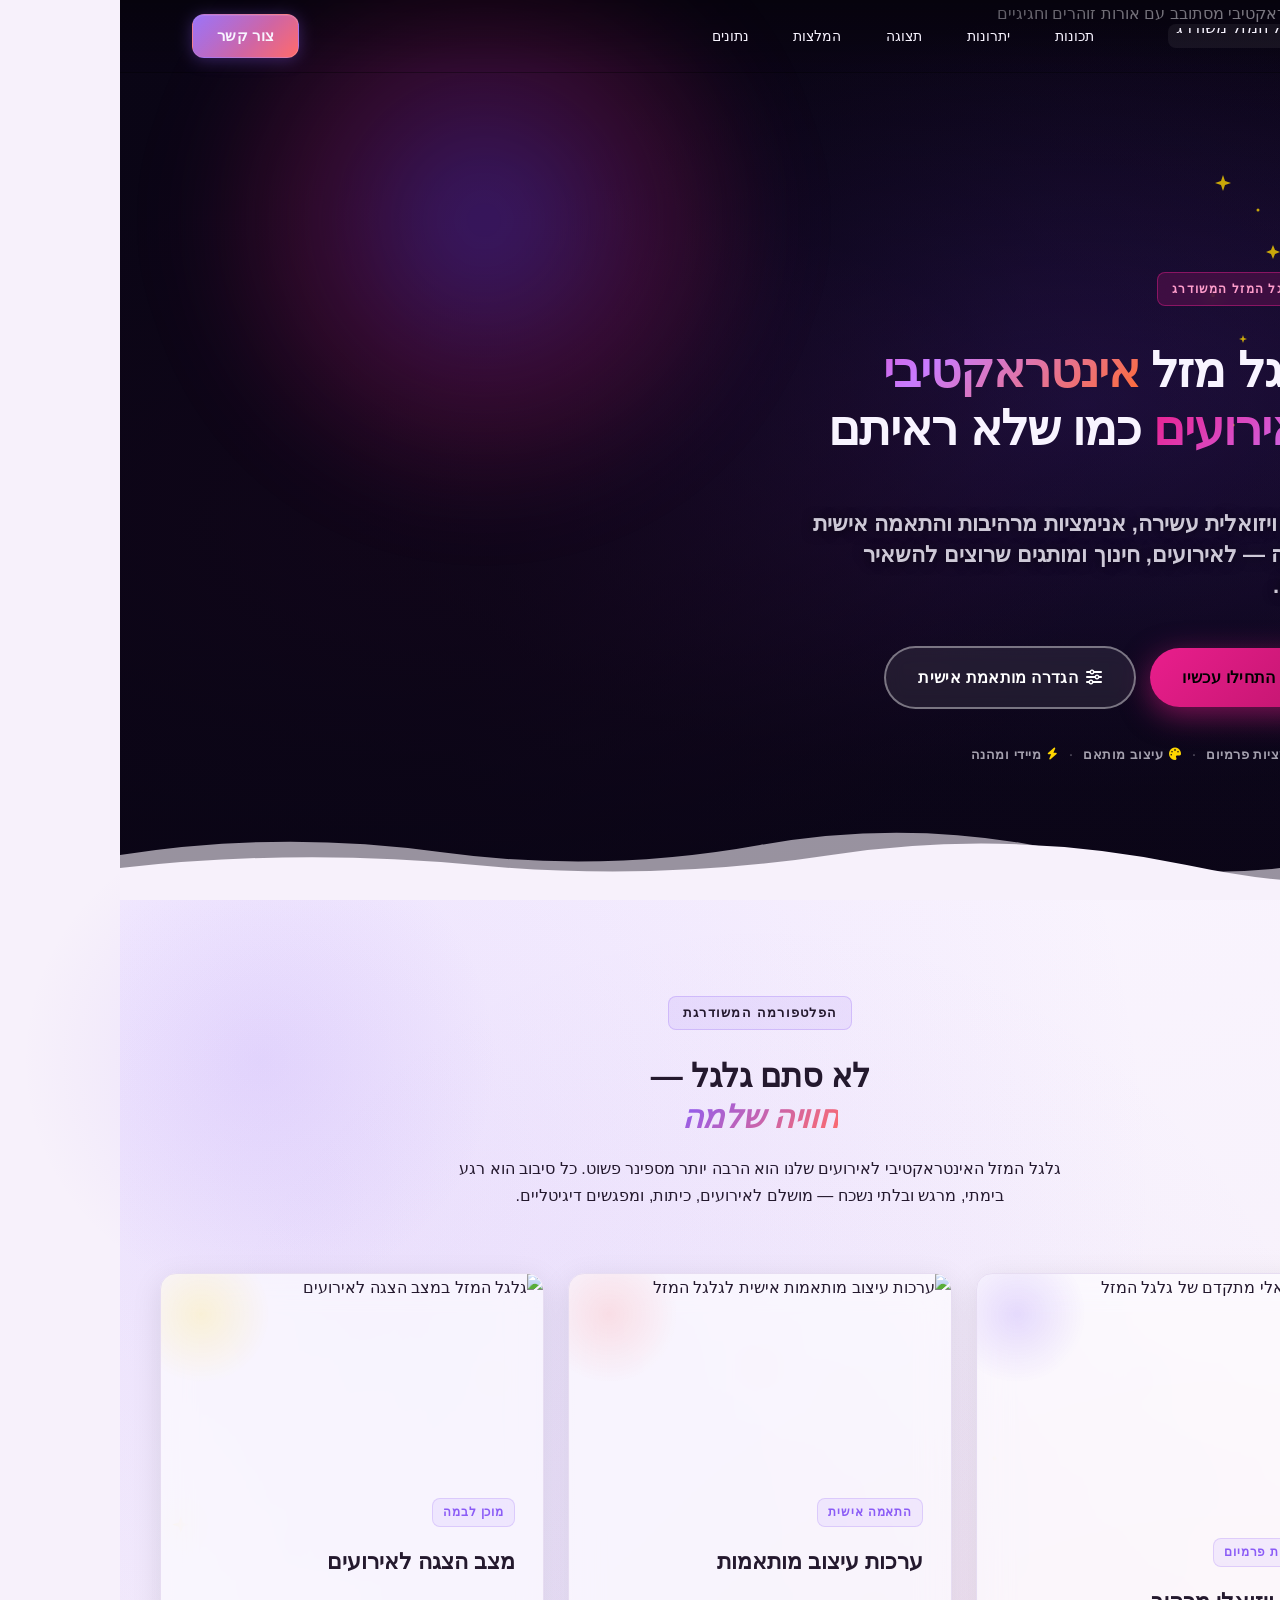
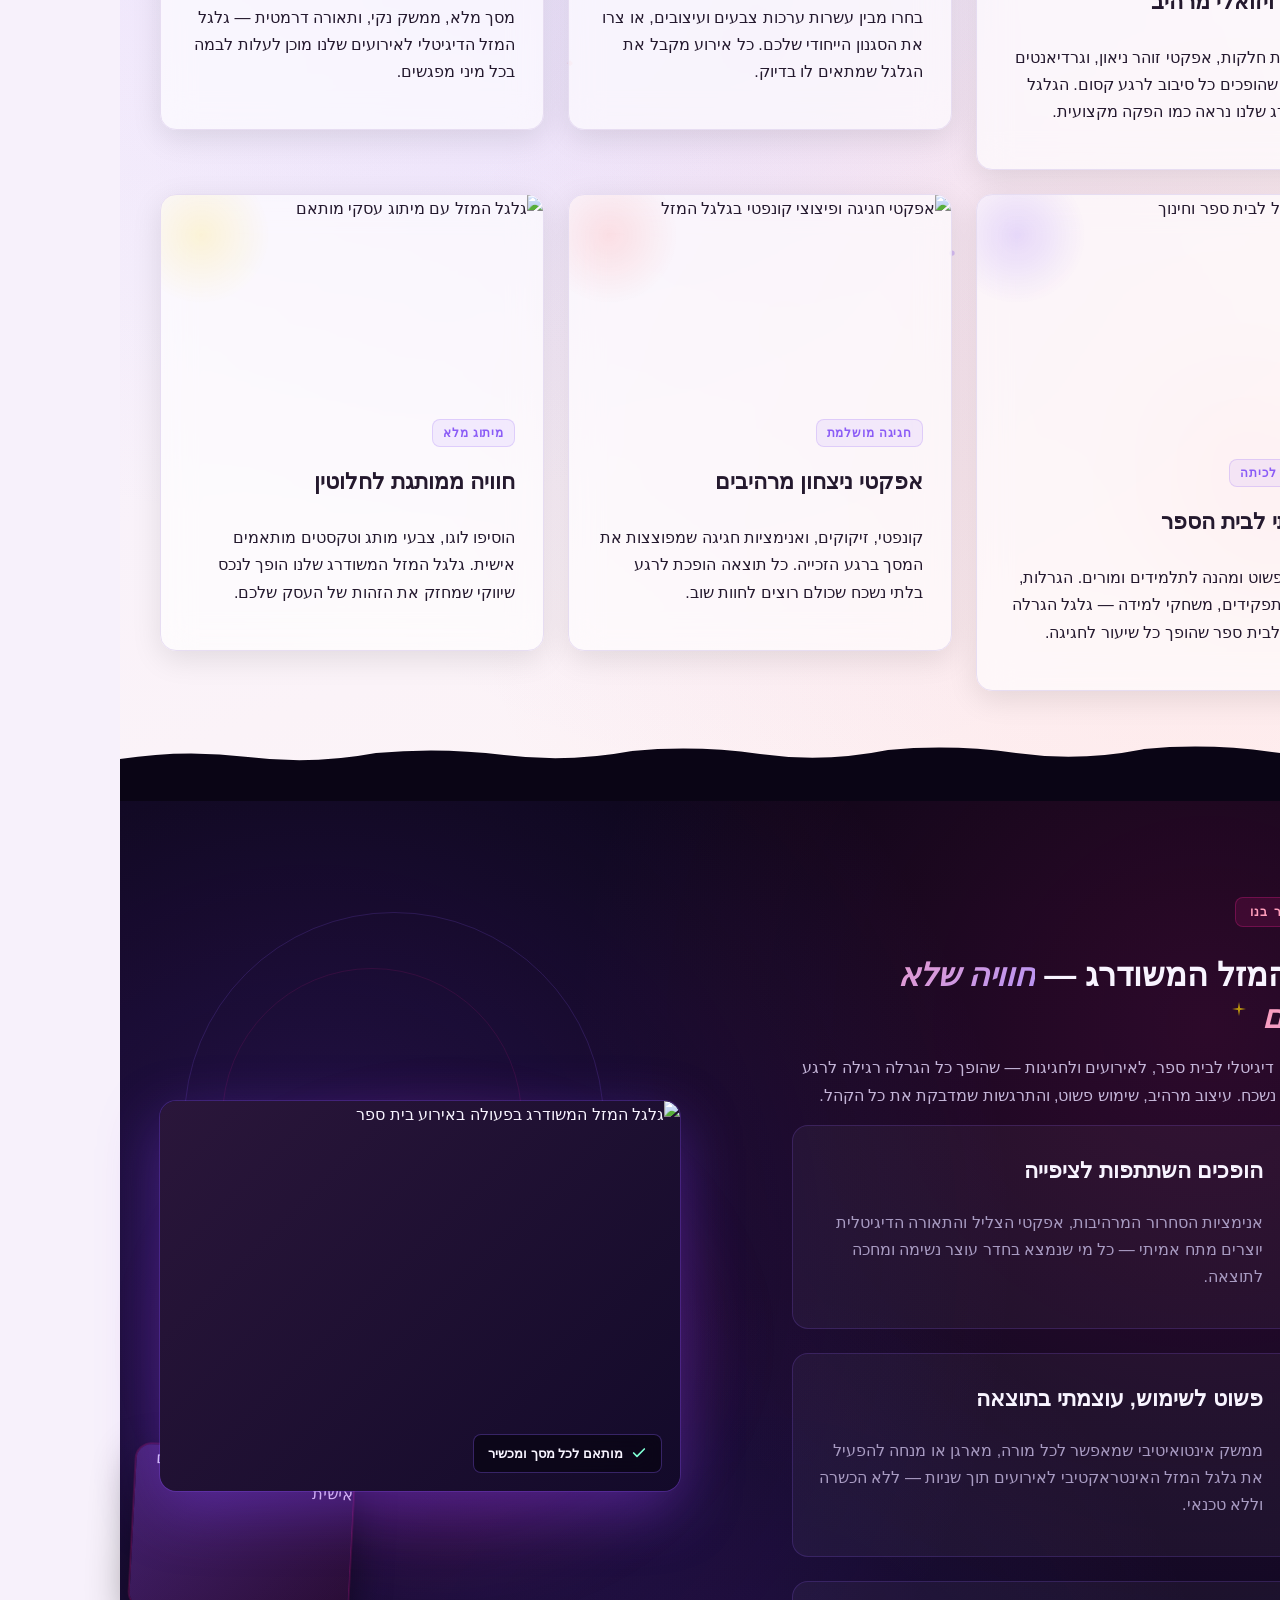
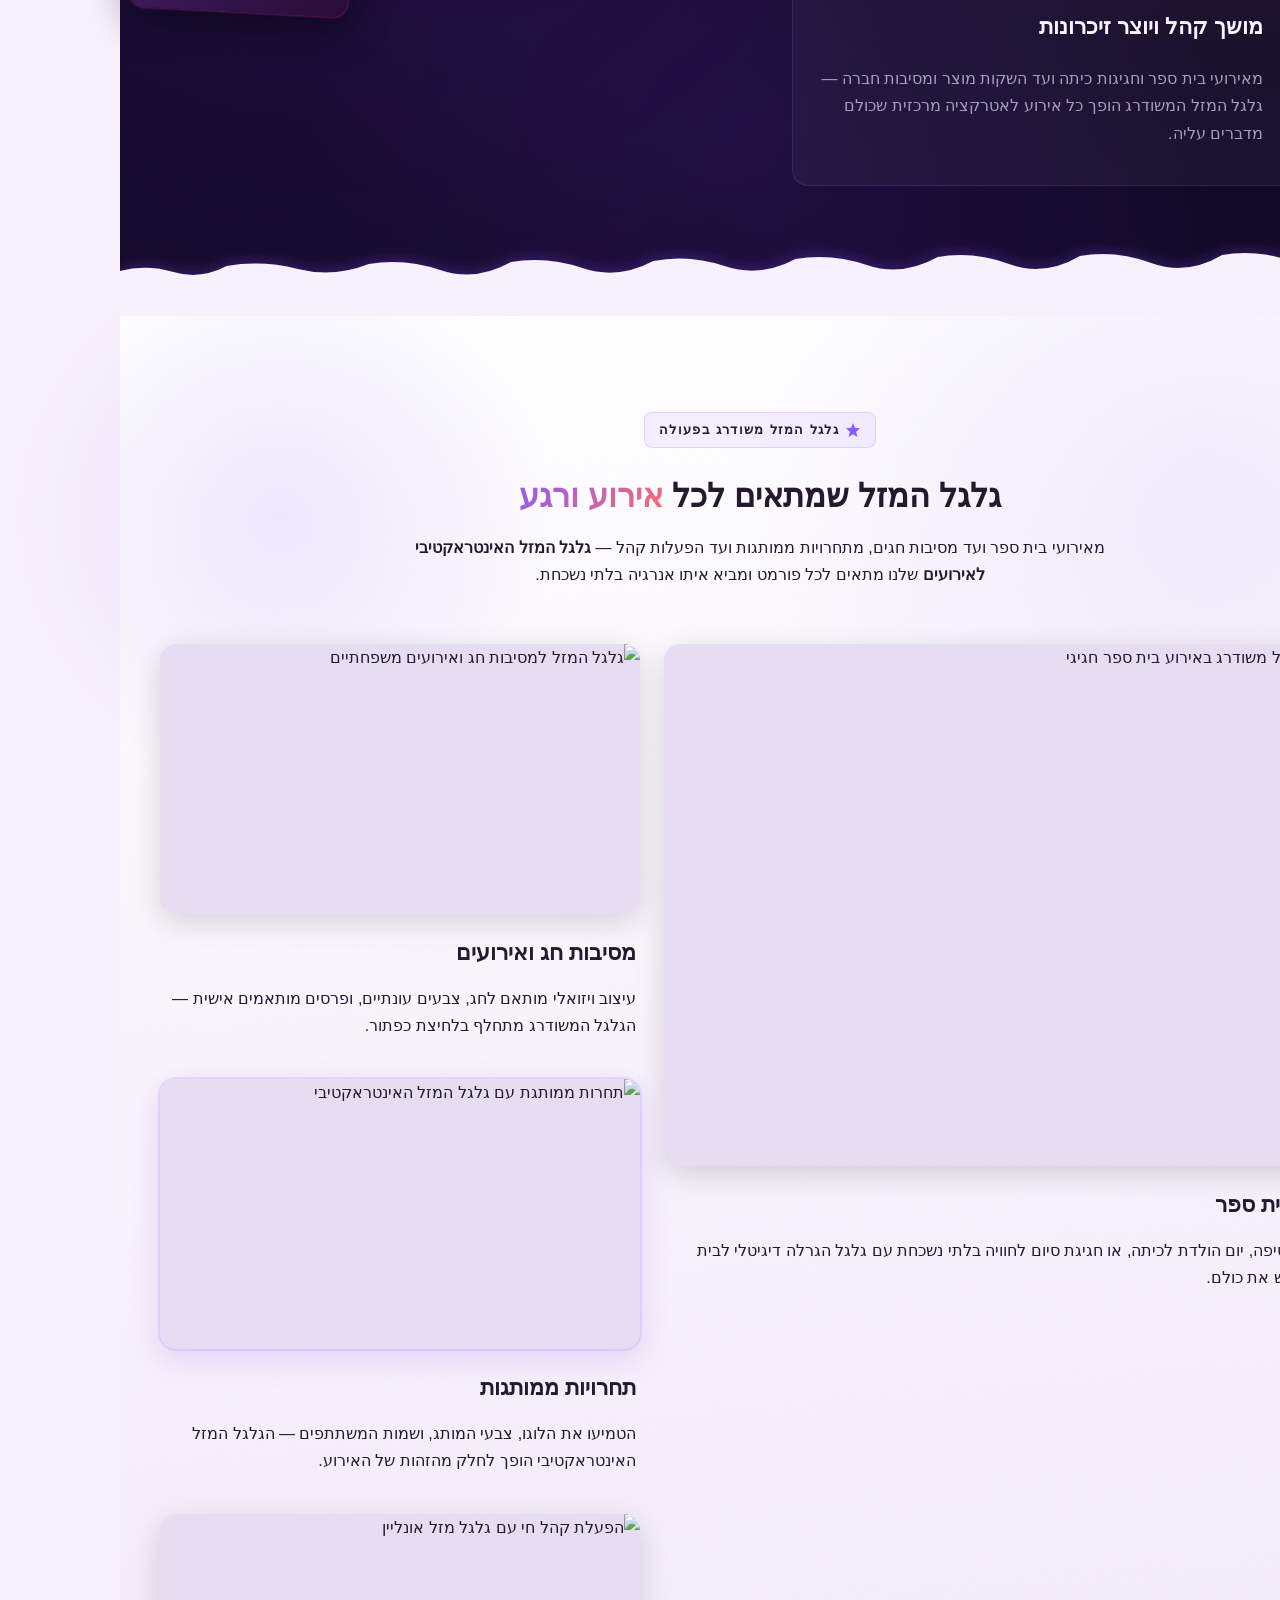
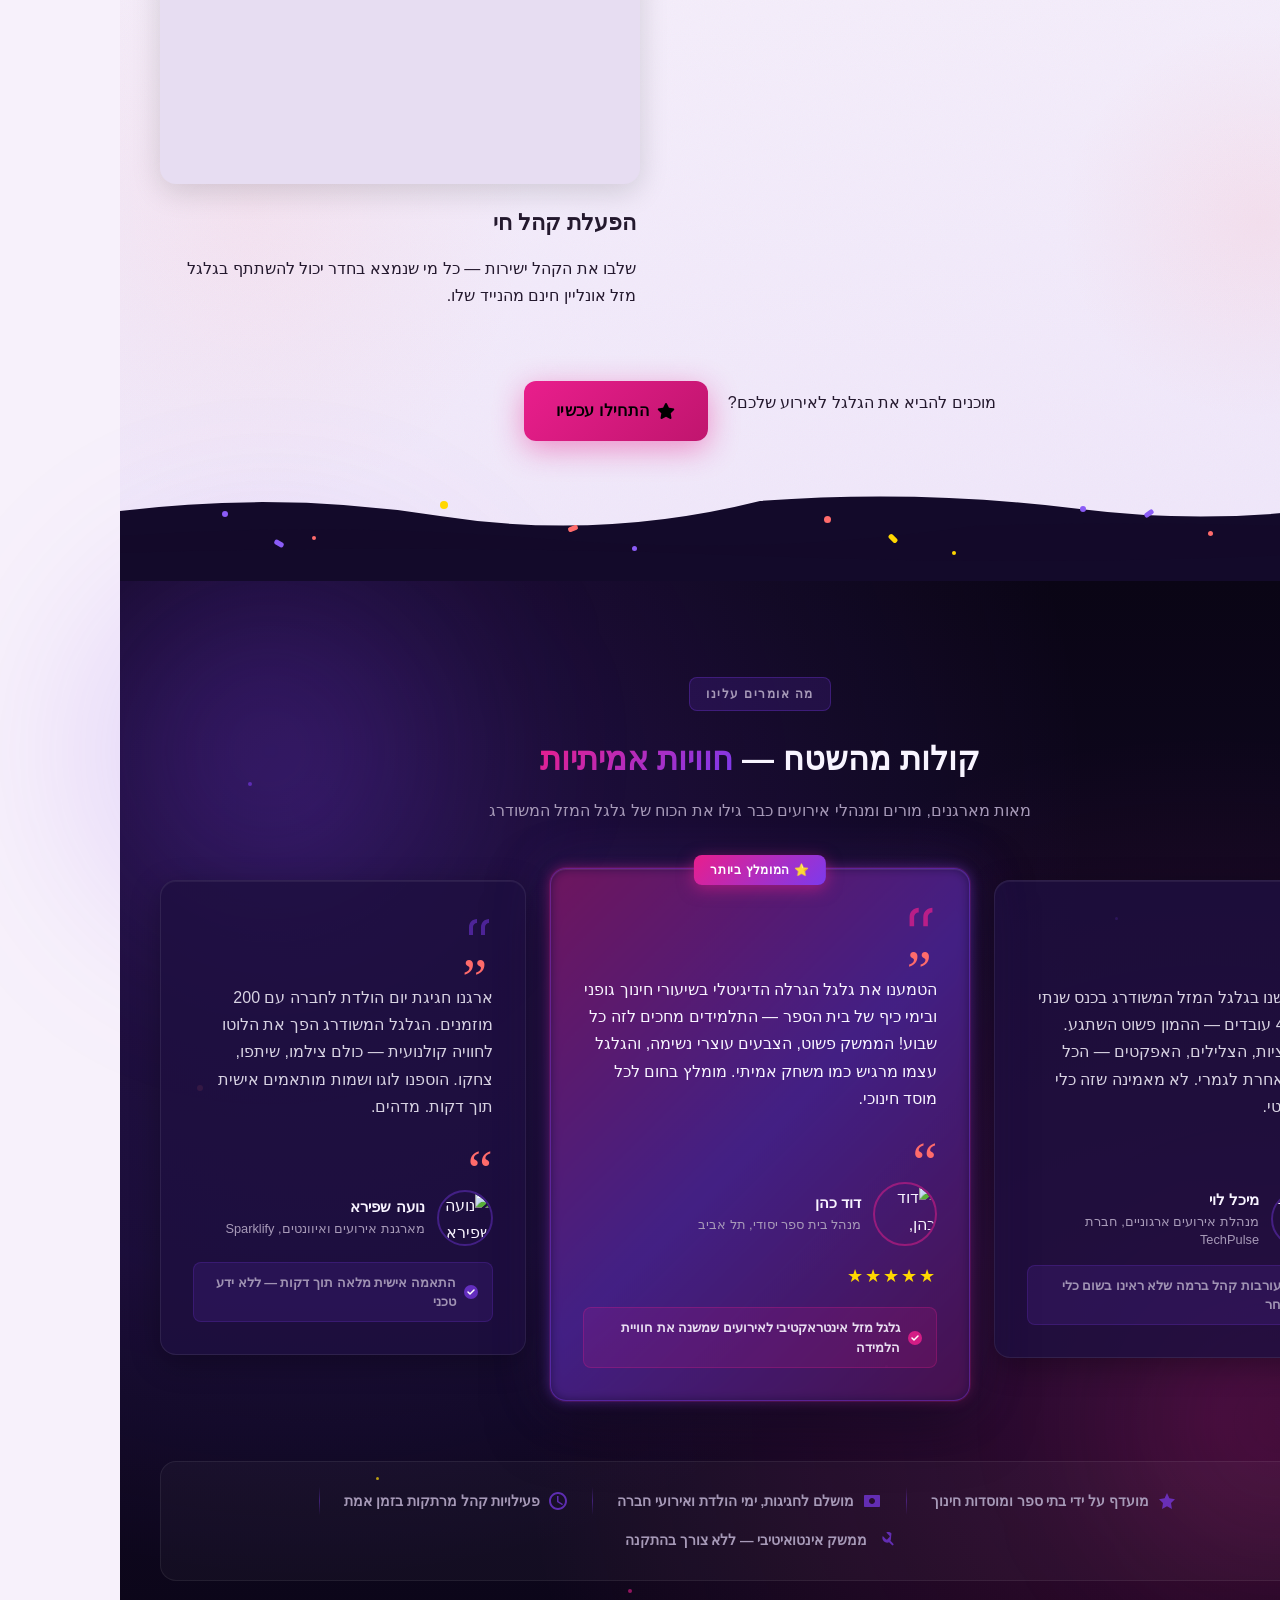
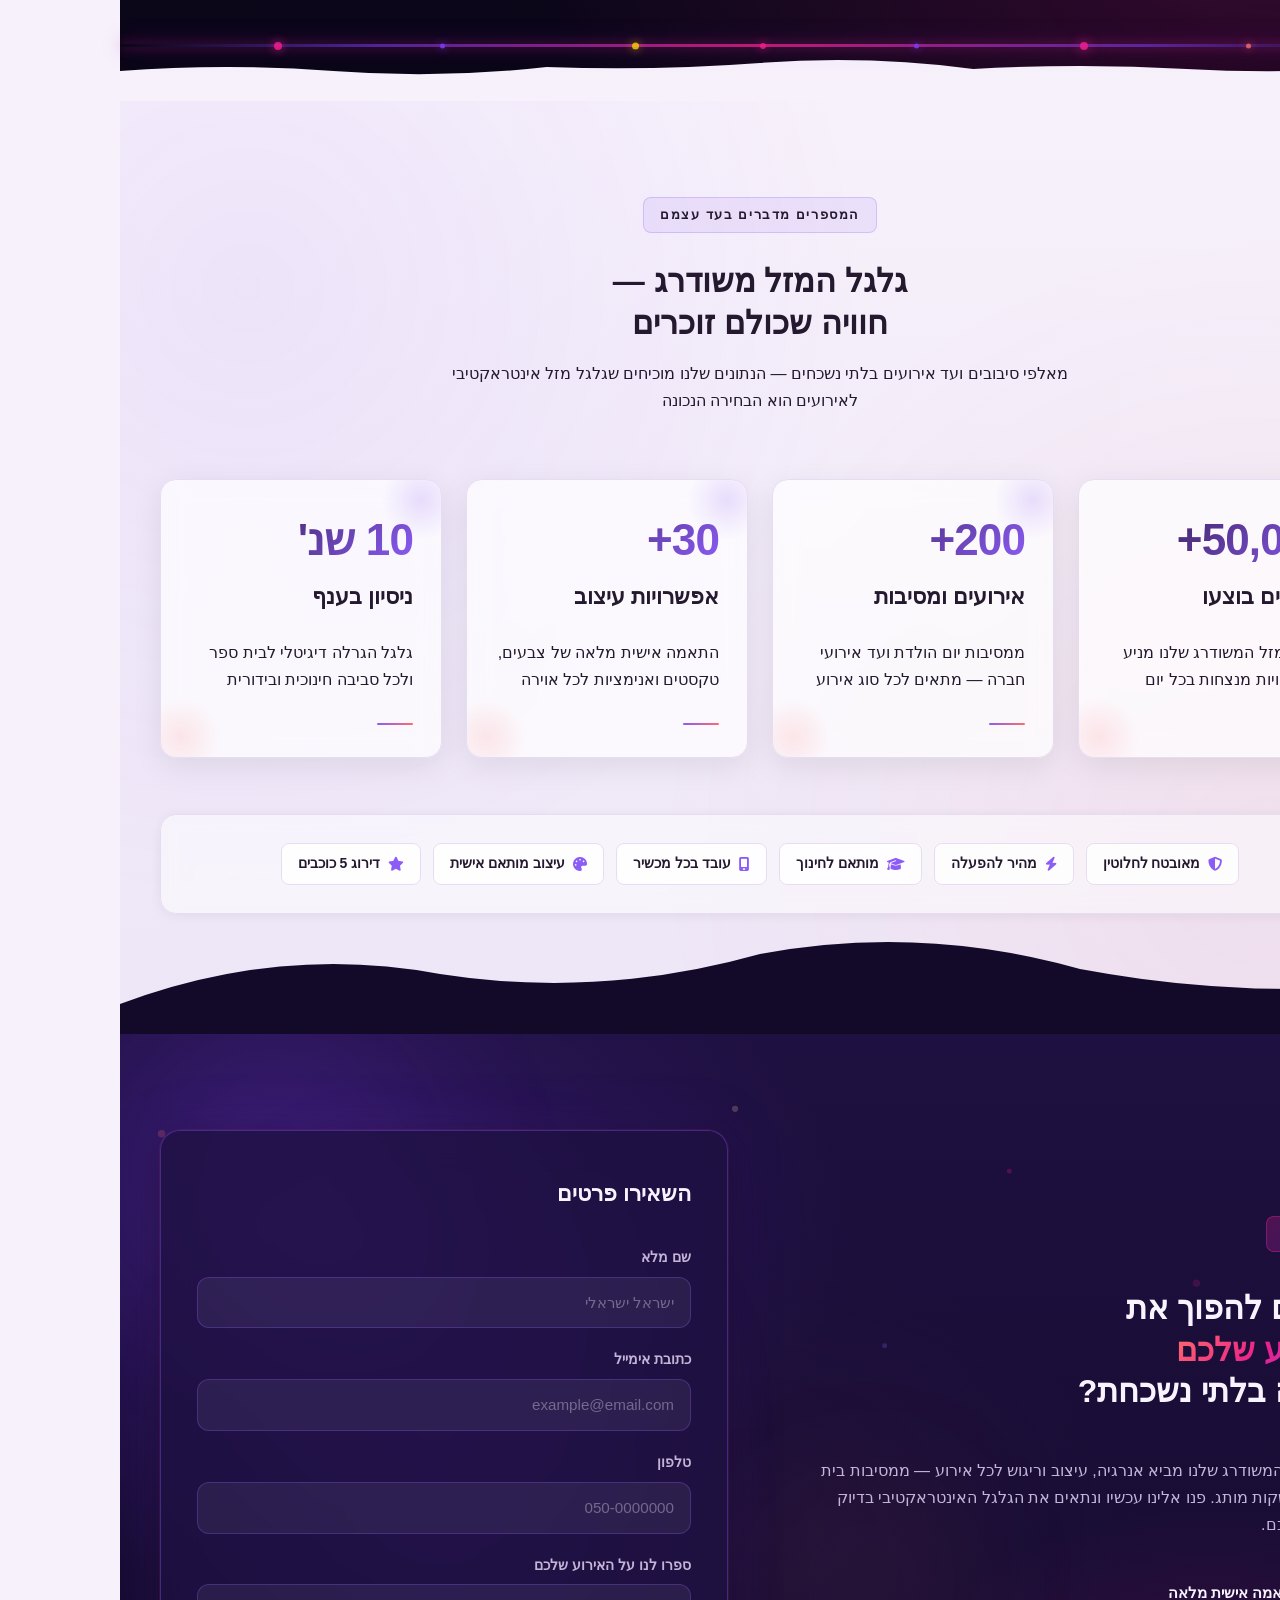
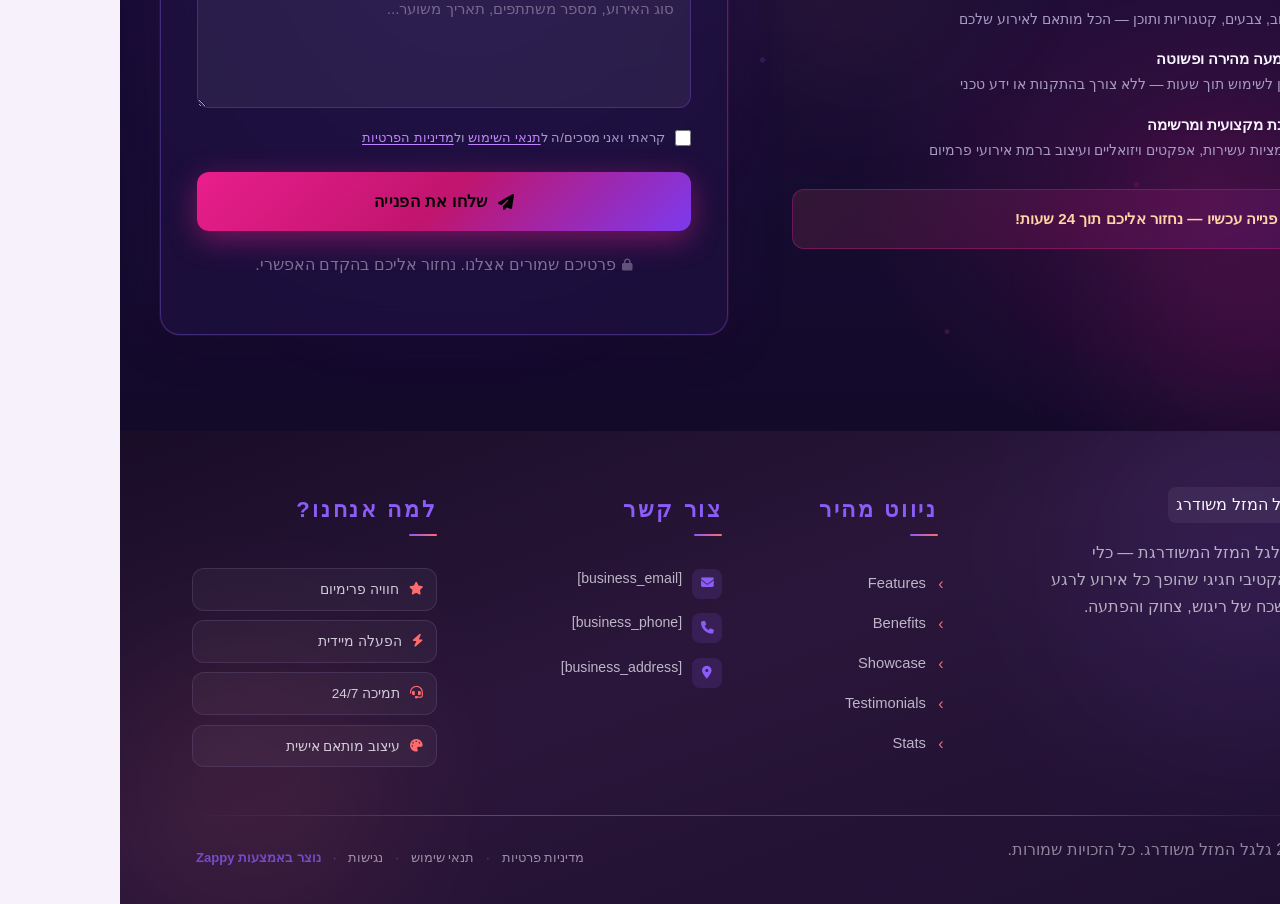
==== index.html @ c910b8a9 "Background sync: Progressive GitHub Sync" ====
<!DOCTYPE html>
<html lang="he" dir="rtl">
<head>
    <meta charset="UTF-8">
    <meta name="viewport" content="width=device-width, initial-scale=1.0">
    <meta name="robots" content="index, follow">
    <title>גלגל מזל אינטראקטיבי לאירועים — גלגל המזל משודרג</title>
    <meta name="description" content="An upgraded, feature-rich Wheel of Fortune interactive tool. The user wants a highly enhanced spinning wheel experience, likely with advanced animations, custom">
    <meta name="keywords" content="גלגל מזל אינטראקטיבי לאירועים, גלגל המזל משודרג, גלגל מזל אונליין חינם, גלגל הגרלה דיגיטלי לבית ספר">
    
    <!-- Favicons -->
    <link rel="icon" type="image/x-icon" href="/assets/favicon.ico">
    <link rel="icon" type="image/png" sizes="16x16" href="/assets/favicon-16x16.png">
    <link rel="icon" type="image/png" sizes="32x32" href="/assets/favicon-32x32.png">
    <link rel="icon" type="image/png" sizes="48x48" href="/assets/favicon-48x48.png">
    <link rel="icon" type="image/png" sizes="192x192" href="/assets/favicon-192x192.png">
    <link rel="icon" type="image/png" sizes="512x512" href="/assets/favicon-512x512.png">
    <link rel="apple-touch-icon" href="/assets/apple-touch-icon.png">
    <!-- Zappy Analytics -->
<script>
(function() {
  'use strict';
  
  // Configuration
  var config = {
    websiteId: '7a4c6f51-e208-4592-983f-71988396af88',
    apiUrl: 'https://api.zappy5.com/api/analytics/track',
    sessionDuration: 30 * 60 * 1000, // 30 minutes
    visitorDuration: 30 * 24 * 60 * 60 * 1000, // 30 days
    trackPageViews: true,
    trackClicks: true,
    trackFormSubmissions: true
  };
  
  // Generate or retrieve persistent visitor ID (30 days)
  function getVisitorId() {
    var visitorKey = 'zappy_visitor_' + config.websiteId;
    var visitor = null;
    
    try {
      visitor = localStorage.getItem(visitorKey);
      if (visitor) {
        var visitorData = JSON.parse(visitor);
        var now = Date.now();
        
        // Check if visitor ID is still valid (30 days)
        if (now - visitorData.created < config.visitorDuration) {
          // Update last seen timestamp
          visitorData.lastSeen = now;
          localStorage.setItem(visitorKey, JSON.stringify(visitorData));
          return visitorData.id;
        }
      }
    } catch (e) {
      console.warn('Zappy Analytics: LocalStorage not available');
    }
    
    // Generate new visitor ID
    var newVisitorId = 'zv_' + Date.now() + '_' + Math.random().toString(36).substr(2, 9);
    
    try {
      localStorage.setItem(visitorKey, JSON.stringify({
        id: newVisitorId,
        created: Date.now(),
        lastSeen: Date.now()
      }));
    } catch (e) {
      // Continue without local storage
    }
    
    return newVisitorId;
  }
  
  // Generate or retrieve session ID (30 minutes)
  function getSessionId() {
    var sessionKey = 'zappy_session_' + config.websiteId;
    var session = null;
    
    try {
      session = sessionStorage.getItem(sessionKey);
      if (session) {
        var sessionData = JSON.parse(session);
        var now = Date.now();
        
        // Check if session is still valid
        if (now - sessionData.timestamp < config.sessionDuration) {
          // Update timestamp
          sessionData.timestamp = now;
          sessionStorage.setItem(sessionKey, JSON.stringify(sessionData));
          return sessionData.id;
        }
      }
    } catch (e) {
      console.warn('Zappy Analytics: SessionStorage not available');
    }
    
    // Generate new session ID
    var newSessionId = 'zs_' + Date.now() + '_' + Math.random().toString(36).substr(2, 9);
    
    try {
      sessionStorage.setItem(sessionKey, JSON.stringify({
        id: newSessionId,
        timestamp: Date.now()
      }));
    } catch (e) {
      // Continue without session storage
    }
    
    return newSessionId;
  }
  
  var visitorId = getVisitorId();
  var sessionId = getSessionId();
  
  // Track an event
  function trackEvent(eventType, data) {
    data = data || {};
    
    var eventData = {
      website_id: config.websiteId,
      event_type: eventType,
      page_path: window.location.pathname,
      referrer: document.referrer || 'direct',
      visitor_id: visitorId,
      session_id: sessionId,
      metadata: data
    };
    
    // Use sendBeacon if available (better for page unload events)
    if (navigator.sendBeacon) {
      var blob = new Blob([JSON.stringify(eventData)], { type: 'application/json' });
      navigator.sendBeacon(config.apiUrl, blob);
    } else {
      // Fallback to fetch
      fetch(config.apiUrl, {
        method: 'POST',
        headers: {
          'Content-Type': 'application/json'
        },
        body: JSON.stringify(eventData),
        keepalive: true
      }).catch(function(error) {
        console.warn('Zappy Analytics: Failed to track event', error);
      });
    }
  }
  
  // Track page view
  if (config.trackPageViews) {
    trackEvent('pageview', {
      title: document.title,
      url: window.location.href
    });
  }
  
  // Track clicks on important elements
  if (config.trackClicks) {
    document.addEventListener('click', function(e) {
      var target = e.target;
      
      // Track button clicks (counted as actions)
      if (target.tagName === 'BUTTON' || target.closest('button')) {
        var button = target.tagName === 'BUTTON' ? target : target.closest('button');
        trackEvent('click', {
          element: 'button',
          text: button.textContent.trim().substring(0, 100),
          id: button.id || null,
          class: button.className || null
        });
      }
      
      // Track link clicks (navigation - not counted as actions)
      else if (target.tagName === 'A' || target.closest('a')) {
        var link = target.tagName === 'A' ? target : target.closest('a');
        trackEvent('navigation', {
          element: 'link',
          text: link.textContent.trim().substring(0, 100),
          href: link.href,
          external: link.hostname !== window.location.hostname
        });
      }
    }, true);
  }
  
  // Track form submissions
  if (config.trackFormSubmissions) {
    document.addEventListener('submit', function(e) {
      var form = e.target;
      
      trackEvent('form_submit', {
        form_id: form.id || null,
        form_name: form.name || null,
        form_action: form.action || null,
        form_method: form.method || 'GET'
      });
    }, true);
  }
  
  // Track time on page (send on page unload)
  var pageLoadTime = Date.now();
  
  window.addEventListener('beforeunload', function() {
    var timeOnPage = Math.floor((Date.now() - pageLoadTime) / 1000); // in seconds
    
    trackEvent('page_unload', {
      time_on_page: timeOnPage,
      page_path: window.location.pathname
    });
  });
  
  // Expose tracking function globally for custom events
  window.zappyAnalytics = {
    track: trackEvent,
    getVisitorId: function() { return visitorId; },
    getSessionId: function() { return sessionId; }
  };
  
})();
</script>
<!-- End Zappy Analytics -->
    <meta property="og:title" content="גלגל מזל אינטראקטיבי לאירועים — גלגל המזל משודרג">
    <meta property="og:description" content="An upgraded, feature-rich Wheel of Fortune interactive tool. The user wants a highly enhanced spinning wheel experience, likely with advanced animations, custom">
    <meta name="twitter:card" content="summary_large_image">
    <meta name="twitter:title" content="גלגל מזל אינטראקטיבי לאירועים — גלגל המזל משודרג">
    <meta name="twitter:description" content="An upgraded, feature-rich Wheel of Fortune interactive tool. The user wants a highly enhanced spinning wheel experience, likely with advanced animations, custom">
    <meta property="og:type" content="website">
  <meta property="og:locale" content="he_IL">
  
  
  
  
  
  <link rel="stylesheet" href="https://cdnjs.cloudflare.com/ajax/libs/font-awesome/6.4.0/css/all.min.css">
  <style>
    .skip-link { position: absolute; top: 0; left: 0; transform: translateY(-200%); padding: 12px 18px; background: var(--bg-dark, #1a1a1a); color: var(--text-light, #fff); font-weight: 600; border-radius: 0 0 8px 0; z-index: 10000; }
    .skip-link:focus { transform: none; outline: 2px solid var(--ring, #fff); outline-offset: 2px; }
    :focus-visible { outline: 2px solid var(--ring, currentColor); outline-offset: 3px; }
  </style>


  
    <!-- Favicons -->
    <link rel="icon" type="image/x-icon" href="/assets/favicon.ico">
    <link rel="icon" type="image/png" sizes="16x16" href="/assets/favicon-16x16.png">
    <link rel="icon" type="image/png" sizes="32x32" href="/assets/favicon-32x32.png">
    <link rel="icon" type="image/png" sizes="48x48" href="/assets/favicon-48x48.png">
    <link rel="icon" type="image/png" sizes="192x192" href="/assets/favicon-192x192.png">
    <link rel="icon" type="image/png" sizes="512x512" href="/assets/favicon-512x512.png">
    <link rel="apple-touch-icon" href="/assets/apple-touch-icon.png">
    <!-- Cookie Consent -->
    <link rel="stylesheet" href="https://cdn.jsdelivr.net/npm/vanilla-cookieconsent@3/dist/cookieconsent.css">
    <script src="https://cdn.jsdelivr.net/npm/vanilla-cookieconsent@3/dist/cookieconsent.umd.js"></script>
    <!-- Mickidum Accessibility Toolbar -->
    <script src="https://cdn.jsdelivr.net/gh/mickidum/acc_toolbar/acctoolbar/acctoolbar.min.js"></script>
    <link rel="stylesheet" href="/styles.css">

    <style id="zappy-dropdown-submenu-styles">
      /* ========== DESKTOP DROPDOWN SUBMENU STYLES ========== */
      /* Base styles for dropdown submenus - parent must be positioned */
      .nav-menu li:has(.sub-menu), nav li:has(.sub-menu), .navbar li:has(.sub-menu), #navMenu li:has(.sub-menu) { position: relative; }
      /* Submenu base - hidden by default */
      .nav-menu .sub-menu, nav .sub-menu, .navbar .sub-menu, #navMenu .sub-menu { display: block !important; position: absolute !important; top: 100%; left: 0; min-width: 220px; background: white; border-radius: 8px; box-shadow: 0 8px 25px rgba(0,0,0,0.15); padding: 8px 0; opacity: 0; visibility: hidden; transform: translateY(10px); transition: all 0.3s ease; z-index: 1000; list-style: none; pointer-events: none; }
      /* CRITICAL: Desktop hover styles to show dropdown */
      .nav-menu li:hover > .sub-menu, nav li:hover > .sub-menu, .navbar li:hover > .sub-menu, #navMenu li:hover > .sub-menu { opacity: 1 !important; visibility: visible !important; transform: translateY(0) !important; pointer-events: auto !important; }
      /* Submenu item styling */
      .sub-menu li { list-style: none; margin: 0; padding: 0; }
      .sub-menu a { display: block !important; padding: 10px 16px !important; color: var(--text-dark, #333) !important; font-weight: 500; text-decoration: none; white-space: nowrap; transition: background-color 0.2s; }
      .sub-menu .zappy-nav-child > a { padding-left: 28px !important; font-size: 0.9em !important; opacity: 0.85 !important; }
      [dir="rtl"] .sub-menu .zappy-nav-child > a, html[lang="he"] .sub-menu .zappy-nav-child > a, html[lang="ar"] .sub-menu .zappy-nav-child > a { padding-left: 10px !important; padding-right: 28px !important; }
      .sub-menu .zappy-nav-parent > a { font-weight: 600 !important; }
      .sub-menu a:hover { background-color: #f5f5f5; }
      /* RTL (Hebrew/Arabic) dropdown positioning */
      [dir="rtl"] .nav-menu .sub-menu, [dir="rtl"] nav .sub-menu, [dir="rtl"] .navbar .sub-menu, html[lang="he"] .nav-menu .sub-menu, html[lang="he"] nav .sub-menu, html[lang="he"] .navbar .sub-menu, html[lang="ar"] .nav-menu .sub-menu, html[lang="ar"] nav .sub-menu, html[lang="ar"] .navbar .sub-menu { left: auto !important; right: 0 !important; }
      /* Hide empty dropdown menus (exclude catalog sub-menus that use <a> children instead of <li>) */
      .sub-menu:empty, .sub-menu:not(:has(li:not(.zappy-hidden-menu-item))):not(:has(> a)), .sub-menu:not(:has(li)):not(:has(> a)) { display: none !important; opacity: 0 !important; visibility: hidden !important; pointer-events: none !important; }
      /* Desktop: show submenu on Menu Group hover */
      li:has(.menu-group-title):hover > .sub-menu { opacity: 1 !important; visibility: visible !important; transform: translateY(0) !important; pointer-events: auto !important; }
      /* Menu Group title styling */
      .nav-menu > li > .menu-group-title, #navMenu > li > .menu-group-title { display: inline-block; padding: 0.5rem 1rem; cursor: default; user-select: none; }
      
      /* ========== MOBILE SUBMENU STYLES ========== */
      @media (max-width: 768px) {
        .nav-menu .sub-menu, nav .sub-menu, .navbar .sub-menu, #navMenu .sub-menu { position: static !important; transform: none !important; box-shadow: none !important; background: transparent !important; max-height: 0; overflow: hidden; opacity: 0; visibility: hidden; transition: max-height 0.3s ease, opacity 0.3s ease; padding: 0 !important; border-radius: 0 !important; }
        .navbar .sub-menu.mobile-expanded, .nav-menu .sub-menu.mobile-expanded, #navMenu .sub-menu.mobile-expanded { max-height: none !important; overflow-y: visible !important; opacity: 1 !important; visibility: visible !important; padding: 8px 0 8px 16px !important; }
        [dir="rtl"] .sub-menu.mobile-expanded, html[lang="he"] .sub-menu.mobile-expanded { padding: 8px 16px 8px 0 !important; }
        /* Disable hover behavior on mobile */
        .nav-menu li:hover > .sub-menu, nav li:hover > .sub-menu, .navbar li:hover > .sub-menu, #navMenu li:hover > .sub-menu { opacity: 0; visibility: hidden; pointer-events: none; }
        .nav-menu li > .sub-menu.mobile-expanded, nav li > .sub-menu.mobile-expanded, .navbar li > .sub-menu.mobile-expanded, #navMenu li > .sub-menu.mobile-expanded { opacity: 1 !important; visibility: visible !important; pointer-events: auto !important; }
        .nav-menu li:has(.sub-menu), nav li:has(.sub-menu), .navbar li:has(.sub-menu), #navMenu li:has(.sub-menu) { display: flex !important; flex-wrap: wrap !important; align-items: center !important; position: relative !important; min-height: 44px !important; }
        .nav-menu li:has(.sub-menu) > a, nav li:has(.sub-menu) > a, .navbar li:has(.sub-menu) > a, #navMenu li:has(.sub-menu) > a { flex: 1 !important; min-width: 0 !important; }
        .nav-menu li:has(.sub-menu) > .menu-group-title, nav li:has(.sub-menu) > .menu-group-title, .navbar li:has(.sub-menu) > .menu-group-title, #navMenu li:has(.sub-menu) > .menu-group-title { flex: 1 !important; min-width: 0 !important; padding: 0 !important; line-height: inherit !important; }
        .nav-menu li:has(.sub-menu) > .sub-menu, nav li:has(.sub-menu) > .sub-menu, .navbar li:has(.sub-menu) > .sub-menu, #navMenu li:has(.sub-menu) > .sub-menu { flex-basis: 100% !important; width: 100% !important; }
        .nav-menu li:has(.sub-menu) > a [class*="chevron"], .nav-menu li:has(.sub-menu) > a [class*="arrow"], .nav-menu li:has(.sub-menu) > a .fa-chevron-down, .nav-menu li:has(.sub-menu) > a .fa-angle-down, nav li:has(.sub-menu) > a [class*="chevron"], nav li:has(.sub-menu) > a [class*="arrow"], #navMenu li:has(.sub-menu) > a [class*="chevron"], #navMenu li:has(.sub-menu) > a [class*="arrow"] { display: none !important; visibility: hidden !important; }
        .mobile-submenu-toggle { display: flex !important; align-items: center !important; justify-content: center !important; width: 44px !important; height: auto !important; background: transparent !important; border: none !important; cursor: pointer !important; color: var(--text-light) !important; position: static !important; flex-shrink: 0 !important; align-self: stretch !important; z-index: 2 !important; padding: 0 !important; margin: 0 !important; }
        .mobile-submenu-toggle::after { content: '' !important; width: 0 !important; height: 0 !important; border-left: 6px solid transparent !important; border-right: 6px solid transparent !important; border-top: 7px solid currentColor !important; transition: transform 0.3s ease !important; }
        .mobile-submenu-toggle.expanded::after { transform: rotate(180deg) !important; }
        .sub-menu a { padding: 10px 0 !important; display: block !important; color: var(--text-light) !important; white-space: normal !important; }
        .sub-menu .zappy-nav-child > a { padding-left: 28px !important; font-size: 0.9em !important; opacity: 0.85 !important; }
        [dir="rtl"] .sub-menu .zappy-nav-child > a, html[lang="he"] .sub-menu .zappy-nav-child > a, html[lang="ar"] .sub-menu .zappy-nav-child > a { padding-left: 0 !important; padding-right: 28px !important; }
        .sub-menu .zappy-nav-parent > a { font-weight: 600 !important; }
        .nav-menu.active, #navMenu.active { max-width: 100vw !important; overflow-x: hidden !important; box-sizing: border-box !important; }
        .navbar .sub-menu li a, nav.navbar .sub-menu li a, .zappy-products-dropdown .sub-menu a { color: var(--text-light) !important; }
      }
      @media (min-width: 769px) { .mobile-submenu-toggle { display: none !important; } }
    </style>

    <style id="zappy-widget-visibility">
      html[dir="rtl"] .whatsapp-float { right: 20px !important; left: auto !important; }
      html[dir="ltr"] .whatsapp-float, html:not([dir]) .whatsapp-float { left: 20px !important; right: auto !important; }
      html[dir="rtl"] #mic-access-tool-general-button, html[dir="rtl"] .mic-access-tool-general-button,
      html[dir="rtl"] #mic-init-access-tool .mic-access-tool-general-button,
      html[dir="rtl"] #mic-init-access-tool #mic-access-tool-general-button,
      html[dir="rtl"] ._access-icon { left: 20px !important; right: auto !important; }
      html[dir="ltr"] #mic-access-tool-general-button, html[dir="ltr"] .mic-access-tool-general-button,
      html[dir="ltr"] #mic-init-access-tool .mic-access-tool-general-button,
      html[dir="ltr"] #mic-init-access-tool #mic-access-tool-general-button,
      html[dir="ltr"] ._access-icon,
      html:not([dir]) #mic-access-tool-general-button, html:not([dir]) .mic-access-tool-general-button,
      html:not([dir]) #mic-init-access-tool .mic-access-tool-general-button,
      html:not([dir]) #mic-init-access-tool #mic-access-tool-general-button,
      html:not([dir]) ._access-icon { right: 20px !important; left: auto !important; }
      @media (max-width: 768px) { .whatsapp-float { display: flex !important; } }
      @media (min-width: 769px) { .whatsapp-float { display: flex !important; } }
      @media (max-width: 768px) {
        #mic-access-tool-general-button, .mic-access-tool-general-button,
        #mic-init-access-tool .mic-access-tool-general-button, #mic-init-access-tool #mic-access-tool-general-button,
        ._access-icon { display: flex !important; visibility: visible !important; opacity: 1 !important; pointer-events: auto !important; }
        #mic-access-tool-box.opened-mic-access-tool, .mic-access-tool-box.opened-mic-access-tool,
        #mic-init-access-tool #mic-access-tool-box.opened-mic-access-tool {
          visibility: visible !important; opacity: 1 !important; pointer-events: auto !important;
        }
      }
      @media (min-width: 769px) {
        #mic-access-tool-general-button, .mic-access-tool-general-button,
        #mic-init-access-tool .mic-access-tool-general-button, #mic-init-access-tool #mic-access-tool-general-button,
        ._access-icon { display: flex !important; visibility: visible !important; opacity: 1 !important; pointer-events: auto !important; }
        #mic-access-tool-box.opened-mic-access-tool, .mic-access-tool-box.opened-mic-access-tool,
        #mic-init-access-tool #mic-access-tool-box.opened-mic-access-tool {
          visibility: visible !important; opacity: 1 !important; pointer-events: auto !important;
        }
      }
    </style>
</head>
<body>
<a class="skip-link" href="#main">דלג לתוכן הראשי</a>
  <nav class="navbar" dir="rtl">
  <button class="mobile-toggle" id="mobileToggle" aria-label="Menu">
    <svg class="hamburger-icon" width="24" height="24" viewBox="0 0 24 24" fill="none">
      <path d="M3 12h18M3 6h18M3 18h18" stroke="currentColor" stroke-width="2" stroke-linecap="round"></path>
    </svg>
    <svg class="close-icon" width="24" height="24" viewBox="0 0 24 24" fill="none" style="display: none;">
      <path d="M18 6L6 18M6 6l12 12" stroke="currentColor" stroke-width="2" stroke-linecap="round"></path>
    </svg>
  </button>

  <button class="phone-header-btn" data-phone="" aria-label="Call">
    <svg width="20" height="20" viewBox="0 0 24 24" fill="currentColor">
      <path d="M22 16.92v3a2 2 0 0 1-2.18 2 19.79 19.79 0 0 1-8.63-3.07 19.5 19.5 0 0 1-6-6 19.79 19.79 0 0 1-3.07-8.67A2 2 0 0 1 4.11 2h3a2 2 0 0 1 2 1.72 12.84 12.84 0 0 0 .7 2.81 2 2 0 0 1-.45 2.11L8.09 9.91a16 16 0 0 0 6 6l1.27-1.27a2 2 0 0 1 2.11-.45 12.84 12.84 0 0 0 2.81.7A2 2 0 0 1 22 16.92z"></path>
    </svg>
  </button>

  <div class="nav-container">
    <div class="nav-right-group"><div class="nav-brand">
      <a href="/" class="logo-link"><img class="logo" src="/assets/site-----image-1.webp" alt="גלגל המזל משודרג"></a>
    </div><ul class="nav-menu" id="navMenu"><li><a href="#features">תכונות</a></li><li><a href="#benefits">יתרונות</a></li><li><a href="#showcase">תצוגה</a></li><li><a href="#testimonials">המלצות</a></li><li><a href="#stats">נתונים</a></li></ul></div>

    

    <div class="nav-cta-container">
      <a href="#contact" class="nav-cta-btn">צור קשר</a>
    </div>
  </div>
</nav>
<script>

// Navbar Mobile Menu Toggle and Contrast Fix
(function() {
  // Use 'load' event instead of 'DOMContentLoaded' to ensure we run AFTER all other scripts
  window.addEventListener('load', function() {
    
    // FIX MOBILE BUTTON CONTRAST
    // Detect navbar background color and apply contrasting color to mobile buttons
    const navbar = document.querySelector('.navbar, nav, header');
    if (!navbar) {
      console.log('[Navbar] Navbar element not found');
      return;
    }
    
    // DECLARE VARIABLES EARLY to avoid Temporal Dead Zone errors
    // These are used in multiple places below
    let mobileToggle = document.getElementById('mobileToggle') ||
                       document.querySelector('.mobile-toggle') ||
                       document.querySelector('.hamburger') ||
                       document.querySelector('.hamburger-menu') ||
                       document.querySelector('.menu-toggle') ||
                       document.querySelector('.burger-menu') ||
                       document.querySelector('[aria-label="Menu"]') ||
                       document.querySelector('[aria-label="תפריט"]');
    
    const phoneBtn = document.querySelector('.phone-header-btn');
    
    const computedStyle = window.getComputedStyle(navbar);
    let bgColor = computedStyle.backgroundColor;
    
    console.log('[Navbar] Initial navbar background:', bgColor);
    
    // Check if background is transparent or rgba with 0 alpha
    const isTransparent = bgColor === 'transparent' || 
                         bgColor === 'rgba(0, 0, 0, 0)' ||
                         (bgColor.startsWith('rgba') && bgColor.includes(', 0)'));
    
    if (isTransparent) {
      // Check for background-image or gradient
      const bgImage = computedStyle.backgroundImage;
      if (bgImage && bgImage !== 'none') {
        console.log('[Navbar] Navbar has background image/gradient, using dark text');
        bgColor = 'rgb(240, 240, 240)'; // Assume light background
      } else {
        // Transparent navbar - check body background
        const bodyBg = window.getComputedStyle(document.body).backgroundColor;
        console.log('[Navbar] Navbar transparent, using body background:', bodyBg);
        bgColor = bodyBg;
      }
    }
    
    // Calculate luminance to determine if background is light or dark
    const rgb = bgColor.match(/\d+/g);
    if (rgb && rgb.length >= 3) {
      const r = parseInt(rgb[0]);
      const g = parseInt(rgb[1]);
      const b = parseInt(rgb[2]);
      const luminance = (0.299 * r + 0.587 * g + 0.114 * b) / 255;
      
      // Mobile button colors are set by Claude's AI-generated CSS (same as .nav-menu a)
      // No dynamic color overrides needed - colors come from the generated navbar CSS
      console.log('[Navbar] Mobile button colors preserved from Claude CSS (luminance:', luminance.toFixed(2) + ')');
      
      // FIX ICON SIZES - Ensure SVGs are properly sized and visible
      // INJECT CRITICAL CSS TO OVERRIDE ANY CONFLICTING RULES
      const criticalCSS = document.createElement('style');
      criticalCSS.id = 'zappy-mobile-nav-fix';
      const htmlLang = document.documentElement.lang || 'en';
      const htmlDir = document.documentElement.dir || 'ltr';
      // Check both dir attribute AND lang for RTL detection
      // dir="rtl" is the most reliable indicator
      const isRTL = htmlDir === 'rtl' || htmlLang === 'he' || htmlLang === 'ar';
      
      criticalCSS.textContent = `
        /* Hide mobile buttons on desktop, show only on mobile */
        @media (min-width: 769px) {
          .mobile-toggle,
          .phone-header-btn {
            display: none !important;
          }
        }
        
        /* Show and position mobile buttons correctly on mobile */
        @media (max-width: 768px) {
          .navbar,
          nav.navbar {
            min-height: 70px !important;
          }

          .mobile-toggle,
          .phone-header-btn {
            position: absolute !important;
            top: 0 !important;
            bottom: 0 !important;
            margin-top: auto !important;
            margin-bottom: auto !important;
            transform: none !important;
            z-index: 1001 !important;
            display: flex !important;
            align-items: center !important;
            justify-content: center !important;
            width: 36px !important;
            height: 36px !important;
            border-radius: 50% !important;
            border: none !important;
            cursor: pointer !important;
            padding: 6px !important;
            background: none !important;
            color: var(--nav-text, var(--text-light)) !important;
            touch-action: manipulation !important;
            -webkit-tap-highlight-color: transparent !important;
          }

          html[data-zappy-site-type="ecommerce"] .phone-header-btn,
          body[data-zappy-site-type="ecommerce"] .phone-header-btn,
          html[data-zappy-site-type="ecommerce"] header .phone-header-btn,
          html[data-zappy-site-type="ecommerce"] nav .phone-header-btn {
            display: none !important;
            visibility: hidden !important;
            width: 0 !important;
            height: 0 !important;
            min-width: 0 !important;
            overflow: hidden !important;
          }
          
          /* LTR positioning (default): hamburger LEFT, phone RIGHT */
          html:not([dir="rtl"]):not([lang="he"]):not([lang="ar"]) .mobile-toggle,
          html[dir="ltr"] .mobile-toggle {
            left: 12px !important;
            right: auto !important;
          }
          html:not([dir="rtl"]):not([lang="he"]):not([lang="ar"]) .phone-header-btn,
          html[dir="ltr"] .phone-header-btn {
            right: 12px !important;
            left: auto !important;
          }
          
          /* RTL positioning: hamburger RIGHT, phone LEFT */
          html[dir="rtl"] .mobile-toggle,
          html[lang="he"] .mobile-toggle,
          html[lang="ar"] .mobile-toggle {
            right: 12px !important;
            left: auto !important;
          }
          html[dir="rtl"] .phone-header-btn,
          html[lang="he"] .phone-header-btn,
          html[lang="ar"] .phone-header-btn {
            left: 12px !important;
            right: auto !important;
          }
          
          /* CRITICAL: Ensure nav-container has min-height on mobile */
          /* All children are positioned absolutely/fixed on mobile, so height:auto collapses to 0 */
          .nav-container {
            min-height: 70px !important;
            position: relative !important;
          }
          
          /* Ensure SVG icons are properly sized and inherit color */
          .mobile-toggle svg,
          .phone-header-btn svg {
            width: 24px !important;
            height: 24px !important;
            /* Don't force display - let JavaScript control hamburger/close toggle */
          }
          
          /* Reset nav-cta-container on mobile - remove desktop box-shadow/padding */
          /* that creates a visible ghost box when CTA button is hidden */
          .nav-cta-container {
            box-shadow: none !important;
            padding: 0 !important;
          }
          
          /* Hide nav-cta-container entirely on mobile when there's no lang-switcher */
          /* (only the CTA button is inside, and it's hidden on mobile) */
          .nav-cta-container:not(:has(.lang-switcher)) {
            display: none !important;
          }
          
          /* CRITICAL: Prevent hero image fade gradient from bleeding over headline text */
          /* The .image-fade-gradient has bottom: -30px (extends below parent) */
          /* On mobile stacked layout, this overlaps the h1 text below the image */
          .hero-image-column {
            overflow: hidden !important;
          }
          .image-fade-gradient {
            bottom: 0 !important;
          }
          
          /* Hide desktop language switcher on mobile - hamburger menu handles it */
          /* High specificity to override stored CSS */
          .lang-switcher,
          .nav-cta-container .lang-switcher,
          .nav-container .lang-switcher,
          .navbar .lang-switcher,
          .navbar .nav-cta-container .lang-switcher {
            display: none !important;
          }
        }
      `;
      
      // Remove existing fix if present and inject new one
      const existing = document.getElementById('zappy-mobile-nav-fix');
      if (existing) existing.remove();
      document.head.appendChild(criticalCSS);
      
      console.log('[Navbar] Critical CSS injected for mobile nav positioning');
      
      // ONLY apply inline positioning styles on mobile viewport
      // On desktop, the CSS handles hiding these buttons with display: none
      // Inline styles were breaking desktop layout by overriding CSS
      const isMobileViewport = window.innerWidth <= 768;
      
      if (mobileToggle) {
        // Icon sizing applies to all viewports for consistency
        const hamburgerIcon = mobileToggle.querySelector('.hamburger-icon');
        const closeIcon = mobileToggle.querySelector('.close-icon');
        
        if (hamburgerIcon) {
          hamburgerIcon.style.setProperty('width', '24px', 'important');
          hamburgerIcon.style.setProperty('height', '24px', 'important');
          hamburgerIcon.style.setProperty('display', 'block', 'important'); // Show hamburger by default
        }
        if (closeIcon) {
          closeIcon.style.setProperty('width', '24px', 'important');
          closeIcon.style.setProperty('height', '24px', 'important');
          closeIcon.style.setProperty('display', 'none', 'important'); // Hide close icon by default
        }
        
        // ONLY set positioning inline styles on mobile
        if (isMobileViewport) {
          mobileToggle.style.setProperty('position', 'absolute', 'important');
          mobileToggle.style.setProperty('top', '0', 'important');
          mobileToggle.style.setProperty('bottom', '0', 'important');
          mobileToggle.style.setProperty('margin-top', 'auto', 'important');
          mobileToggle.style.setProperty('margin-bottom', 'auto', 'important');
          mobileToggle.style.setProperty('transform', 'none', 'important');
          mobileToggle.style.setProperty('z-index', '1001', 'important');
          
          // Clear any inline left/right so CSS can take over based on html[dir]
          mobileToggle.style.removeProperty('left');
          mobileToggle.style.removeProperty('right');
          
          console.log('[Navbar] Mobile toggle positioning applied (mobile viewport)');
        } else {
          // On desktop, clear any positioning styles to let CSS handle it
          mobileToggle.style.removeProperty('position');
          mobileToggle.style.removeProperty('top');
          mobileToggle.style.removeProperty('transform');
          mobileToggle.style.removeProperty('z-index');
          mobileToggle.style.removeProperty('left');
          mobileToggle.style.removeProperty('right');
          console.log('[Navbar] Desktop viewport - cleared mobile toggle inline positioning');
        }
      }
      
      if (phoneBtn) {
        // Icon sizing applies to all viewports
        const phoneIcon = phoneBtn.querySelector('svg');
        if (phoneIcon) {
          phoneIcon.style.width = '24px';
          phoneIcon.style.height = '24px';
          phoneIcon.setAttribute('width', '24');
          phoneIcon.setAttribute('height', '24');
        }
        
        // ONLY set positioning inline styles on mobile
        if (isMobileViewport) {
          phoneBtn.style.setProperty('position', 'absolute', 'important');
          phoneBtn.style.setProperty('top', '0', 'important');
          phoneBtn.style.setProperty('bottom', '0', 'important');
          phoneBtn.style.setProperty('margin-top', 'auto', 'important');
          phoneBtn.style.setProperty('margin-bottom', 'auto', 'important');
          phoneBtn.style.setProperty('transform', 'none', 'important');
          phoneBtn.style.setProperty('z-index', '1001', 'important');
          
          // Clear any inline left/right so CSS can take over based on html[dir]
          phoneBtn.style.removeProperty('left');
          phoneBtn.style.removeProperty('right');
          
          console.log('[Navbar] Phone button positioning applied (mobile viewport)');
        } else {
          // On desktop, clear any positioning styles to let CSS handle it
          phoneBtn.style.removeProperty('position');
          phoneBtn.style.removeProperty('top');
          phoneBtn.style.removeProperty('transform');
          phoneBtn.style.removeProperty('z-index');
          phoneBtn.style.removeProperty('left');
          phoneBtn.style.removeProperty('right');
          console.log('[Navbar] Desktop viewport - cleared phone button inline positioning');
        }
      }
    } else {
      console.log('[Navbar] Could not parse background color:', bgColor);
    }
    
    // MOBILE MENU TOGGLE
    // Re-query in case DOM changed (mobileToggle already declared at top of function)
    mobileToggle = document.getElementById('mobileToggle') ||
                   document.querySelector('.mobile-toggle') ||
                   document.querySelector('.hamburger') ||
                   document.querySelector('.hamburger-menu') ||
                   document.querySelector('.menu-toggle') ||
                   document.querySelector('.burger-menu') ||
                   document.querySelector('[aria-label="Menu"]') ||
                   document.querySelector('[aria-label="תפריט"]');
    
    // EXPANDED SEARCH: Find nav menu by ID or class
    const navMenu = document.getElementById('navMenu') ||
                  document.querySelector('.nav-menu') ||
                  document.querySelector('.nav-links') ||
                  document.querySelector('nav ul:not(.submenu)');
    
    if (!mobileToggle || !navMenu) {
      console.log('[Navbar] Mobile toggle or menu not found:', { toggle: !!mobileToggle, menu: !!navMenu });
      return;
    }
    
    // Ensure navMenu has ID for CSS targeting
    if (!navMenu.id) {
      navMenu.id = 'navMenu';
    }
    
    console.log('[Navbar] Initializing mobile menu...');
    
    // Remove any existing event listeners by cloning the button
    const newToggle = mobileToggle.cloneNode(true);
    mobileToggle.parentNode.replaceChild(newToggle, mobileToggle);
    
    // Toggle menu handler (shared by click and touchend)
    function handleToggle(e) {
      e.preventDefault();
      e.stopPropagation();
      
      const hamburgerIcon = newToggle.querySelector('.hamburger-icon');
      const closeIcon = newToggle.querySelector('.close-icon');
      const isActive = navMenu.classList.contains('active');
      
      if (isActive) {
        // Close menu
        navMenu.classList.remove('active');
        if (hamburgerIcon) hamburgerIcon.style.setProperty('display', 'block', 'important');
        if (closeIcon) closeIcon.style.setProperty('display', 'none', 'important');
        document.body.style.overflow = '';
        console.log('[Navbar] Menu closed');
      } else {
        // Open menu
        navMenu.classList.add('active');
        if (hamburgerIcon) hamburgerIcon.style.setProperty('display', 'none', 'important');
        if (closeIcon) closeIcon.style.setProperty('display', 'block', 'important');
        document.body.style.overflow = 'hidden';
        console.log('[Navbar] Menu opened');
      }
    }
    
    // Use click for desktop/emulation and touchend as iOS Safari fallback.
    // Prevent double-fire with a timestamp guard.
    var lastToggleTime = 0;
    function guardedToggle(e) {
      var now = Date.now();
      if (now - lastToggleTime < 300) return;
      lastToggleTime = now;
      handleToggle(e);
    }
    
    newToggle.addEventListener('click', guardedToggle);
    newToggle.addEventListener('touchend', guardedToggle);
    
    // Close menu when clicking nav links (but NOT dropdown toggles)
    const navLinks = navMenu.querySelectorAll('a');
    navLinks.forEach(function(link) {
      link.addEventListener('click', function() {
        // Don't close if it's a dropdown child (unless it's a real navigation link)
        if (this.getAttribute('href') === '#') return;
        
        const hamburgerIcon = newToggle.querySelector('.hamburger-icon');
        const closeIcon = newToggle.querySelector('.close-icon');
        
        navMenu.classList.remove('active');
        if (hamburgerIcon) hamburgerIcon.style.setProperty('display', 'block', 'important');
        if (closeIcon) closeIcon.style.setProperty('display', 'none', 'important');
        document.body.style.overflow = '';
        console.log('[Navbar] Menu closed (link clicked)');
      });
    });
    
    // DROPDOWN MENU TOGGLE (for mobile and touch devices)
    var dropdownToggles = navMenu.querySelectorAll('.dropdown-toggle');
    dropdownToggles.forEach(function(toggle) {
      toggle.addEventListener('click', function(e) {
        e.preventDefault();
        e.stopPropagation();
        var parent = this.closest('.nav-dropdown');
        if (!parent) return;
        
        // Close other open dropdowns at the same level
        var siblings = parent.parentNode.querySelectorAll('.nav-dropdown.open');
        siblings.forEach(function(sib) {
          if (sib !== parent) sib.classList.remove('open');
        });
        
        parent.classList.toggle('open');
        console.log('[Navbar] Dropdown toggled:', parent.classList.contains('open') ? 'open' : 'closed');
      });
    });
    
    // Close dropdowns when clicking outside
    document.addEventListener('click', function(e) {
      if (!e.target.closest('.nav-dropdown')) {
        var openDropdowns = document.querySelectorAll('.nav-dropdown.open');
        openDropdowns.forEach(function(dd) { dd.classList.remove('open'); });
      }
    });
    
    console.log('[Navbar] Dropdown handlers initialized for ' + dropdownToggles.length + ' dropdowns');
    
    // Phone button functionality (phoneBtn already declared at top of function)
    if (phoneBtn) {
      phoneBtn.addEventListener('click', function() {
        // Get phone number from placeholder in page or use default
        const phoneLinks = document.querySelectorAll('a[href^="tel:"]');
        const phoneNumber = phoneLinks.length > 0 
          ? phoneLinks[0].getAttribute('href').replace('tel:', '')
          : '[business_phone]';
        
        window.location.href = 'tel:' + phoneNumber;
        console.log('[Navbar] Phone button clicked');
      });
    }
    
    console.log('[Navbar] Mobile menu initialized successfully');
    
    // WhatsApp button visibility is now controlled via CSS (siteSettings).
    // No JS-based desktop hiding — the button is visible on both mobile and desktop by default.
  });
})();

</script>
  
  <main id="main">
    <section data-band-index="0" id="hero" class="index-hero-section" data-layout-spec="בית-hero" dir="rtl" data-hero-type="fullscreen-scrim">
  <!-- Background image layer -->
  <div class="index-hero-bg" aria-hidden="true">
    <img loading="eager" fetchpriority="high" data-hero-bg="true" data-placeholder="index-hero-image-1" data-context="Atmospheric cinematic Wheel of Fortune scene for a premium interactive event tool. A massive glowing spinning wheel dominates the right-center of the frame, radiating violet, coral-pink, and aqua light trails against a deep plum-black background. Orbital light rings, golden confetti dust, and sparkle particles fill the air. The mood is festival-grade and celebratory — like a launch night for a branded interactive experience. Deep dark background (#0A0515 to #130A2A), radiant purple-magenta glow emanating from behind the wheel, foil-like shimmer, dramatic cinematic depth." width="1440" height="900" src="/assets/site-index-hero-image-1.webp" alt="גלגל מזל אינטראקטיבי מסתובב עם אורות זוהרים וחגיגיים">
  </div>

  <!-- Scrim overlay -->
  <div class="index-hero-scrim" aria-hidden="true"></div>

  <!-- Decorative: radial purple glow -->
  <div class="index-hero-glow-orb" aria-hidden="true"></div>

  <!-- Decorative: sparkle dots -->
  <svg class="index-hero-sparkles" data-no-icon-edit="true" aria-hidden="true" viewBox="0 0 120 300" xmlns="http://www.w3.org/2000/svg">
    <g fill="#FFD700" opacity="0.9">
      <!-- 4-point sparkle 1 -->
      <path d="M20,40 L22,46 L28,48 L22,50 L20,56 L18,50 L12,48 L18,46 Z"></path>
      <!-- 4-point sparkle 2 -->
      <path d="M70,110 L72,115 L77,117 L72,119 L70,124 L68,119 L63,117 L68,115 Z"></path>
      <!-- 4-point sparkle 3 (small) -->
      <path d="M40,200 L41,203 L44,204 L41,205 L40,208 L39,205 L36,204 L39,203 Z"></path>
      <!-- 4-point sparkle 4 -->
      <path d="M90,260 L92,265 L97,267 L92,269 L90,274 L88,269 L83,267 L88,265 Z"></path>
      <!-- tiny dot accents -->
      <circle cx="10" cy="160" r="2"></circle>
      <circle cx="55" cy="75" r="1.5"></circle>
      <circle cx="100" cy="180" r="2.5"></circle>
      <circle cx="30" cy="290" r="1.5"></circle>
    </g>
  </svg>

  <!-- Main content overlay -->
  <div class="index-hero-container">
    <div class="index-hero-content">
      <!-- Label badge -->
      <div class="index-hero-badge">✦ גלגל המזל המשודרג</div>

      <!-- H1 headline -->
      <h1 class="index-hero-h1">
        גלגל מזל
        <span class="index-hero-gradient-text">אינטראקטיבי לאירועים</span>
        כמו שלא ראיתם
      </h1>

      <!-- H3 subtitle -->
      <h3 class="index-hero-subtitle">
        חוויה ויזואלית עשירה, אנימציות מרהיבות והתאמה אישית מלאה —
        לאירועים, חינוך ומותגים שרוצים להשאיר רושם.
      </h3>

      <!-- CTA buttons -->
      <div class="index-hero-ctas">
        <a href="#contact" class="index-hero-btn-primary">
          <i class="fa-solid fa-play"></i>
          התחילו עכשיו
        </a>
        <a href="#contact" class="index-hero-btn-secondary">
          <i class="fa-solid fa-sliders"></i>
          הגדרה מותאמת אישית
        </a>
      </div>

      <!-- Trust indicators -->
      <div class="index-hero-trust">
        <span class="index-hero-trust-item"><i class="fa-solid fa-star"></i> אנימציות פרמיום</span>
        <span class="index-hero-trust-sep">·</span>
        <span class="index-hero-trust-item"><i class="fa-solid fa-palette"></i> עיצוב מותאם</span>
        <span class="index-hero-trust-sep">·</span>
        <span class="index-hero-trust-item"><i class="fa-solid fa-bolt"></i> מיידי ומהנה</span>
      </div>
    </div>
  </div>

  <!-- Bottom divider: soft diagonal fade with ribbon arcs into lighter section -->
  <div class="index-hero-divider-wrapper">
    <svg data-no-icon-edit="true" aria-hidden="true" viewBox="0 0 1440 100" preserveAspectRatio="none" xmlns="http://www.w3.org/2000/svg">
      <defs>
        <linearGradient id="heroFadeGrad" x1="0" y1="0" x2="0" y2="1">
          <stop offset="0%" stop-color="#0A0515" stop-opacity="0"></stop>
          <stop offset="100%" stop-color="#130A2A" stop-opacity="1"></stop>
        </linearGradient>
      </defs>
      <!-- Ribbon arc 1 -->
      <path d="M0,100 L0,55 Q180,30 360,52 T720,45 T1080,55 T1440,42 L1440,100 Z" fill="var(--bg-light)" opacity="0.6"></path>
      <!-- Ribbon arc 2 (main fill) -->
      <path d="M0,100 L0,68 Q200,48 400,65 T800,55 T1200,65 T1440,58 L1440,100 Z" fill="var(--bg-light)"></path>
    </svg>
  </div>
</section>

<section data-band-index="1" id="features" class="index-features-section" dir="rtl" data-layout-spec="בית-features">
  <!-- Decorative background elements -->
  <div class="ifs-bg-orb ifs-bg-orb--1" aria-hidden="true"></div>
  <div class="ifs-bg-orb ifs-bg-orb--2" aria-hidden="true"></div>
  <div class="ifs-confetti" aria-hidden="true">
    <svg data-no-icon-edit="true" aria-hidden="true" viewBox="0 0 1200 600" xmlns="http://www.w3.org/2000/svg" preserveAspectRatio="xMidYMid meet">
      <circle cx="80" cy="60" r="3" fill="#8B5CF6" opacity="0.35"></circle>
      <circle cx="200" cy="130" r="2" fill="#FF6B6B" opacity="0.4"></circle>
      <circle cx="350" cy="45" r="4" fill="#FFD700" opacity="0.3"></circle>
      <circle cx="500" cy="90" r="2.5" fill="#8B5CF6" opacity="0.3"></circle>
      <circle cx="680" cy="55" r="3" fill="#FF6B6B" opacity="0.35"></circle>
      <circle cx="820" cy="120" r="2" fill="#FFD700" opacity="0.4"></circle>
      <circle cx="960" cy="40" r="3.5" fill="#8B5CF6" opacity="0.3"></circle>
      <circle cx="1100" cy="85" r="2" fill="#FF6B6B" opacity="0.35"></circle>
      <circle cx="140" cy="500" r="2.5" fill="#FFD700" opacity="0.3"></circle>
      <circle cx="300" cy="540" r="3" fill="#8B5CF6" opacity="0.35"></circle>
      <circle cx="460" cy="480" r="2" fill="#FF6B6B" opacity="0.4"></circle>
      <circle cx="620" cy="560" r="4" fill="#FFD700" opacity="0.25"></circle>
      <circle cx="780" cy="490" r="2.5" fill="#8B5CF6" opacity="0.3"></circle>
      <circle cx="940" cy="530" r="3" fill="#FF6B6B" opacity="0.35"></circle>
      <circle cx="1080" cy="470" r="2" fill="#FFD700" opacity="0.4"></circle>
      <rect x="160" y="200" width="5" height="5" rx="1" fill="#8B5CF6" opacity="0.25" transform="rotate(30 162 202)"></rect>
      <rect x="420" y="310" width="4" height="4" rx="1" fill="#FF6B6B" opacity="0.3" transform="rotate(45 422 312)"></rect>
      <rect x="700" y="250" width="5" height="5" rx="1" fill="#FFD700" opacity="0.25" transform="rotate(20 702 252)"></rect>
      <rect x="950" y="340" width="4" height="4" rx="1" fill="#8B5CF6" opacity="0.3" transform="rotate(60 952 342)"></rect>
      <!-- sparkle dots -->
      <path d="M55,180 L57,174 L59,180 L65,182 L59,184 L57,190 L55,184 L49,182 Z" fill="#FFD700" opacity="0.5"></path>
      <path d="M1140,300 L1142,294 L1144,300 L1150,302 L1144,304 L1142,310 L1140,304 L1134,302 Z" fill="#8B5CF6" opacity="0.45"></path>
      <path d="M600,30 L602,24 L604,30 L610,32 L604,34 L602,40 L600,34 L594,32 Z" fill="#FF6B6B" opacity="0.4"></path>
    </svg>
  </div>

  <div class="ifs-container">
    <!-- Intro Block -->
    <div class="ifs-intro">
      <span class="ifs-eyebrow">הפלטפורמה המשודרגת</span>
      <h2 class="ifs-title">לא סתם גלגל — <br><em>חוויה שלמה</em></h2>
      <p class="ifs-subtitle">גלגל המזל האינטראקטיבי לאירועים שלנו הוא הרבה יותר מספינר פשוט. כל סיבוב הוא רגע בימתי, מרגש ובלתי נשכח — מושלם לאירועים, כיתות, ומפגשים דיגיטליים.</p>
    </div>

    <!-- Features Grid -->
    <div class="ifs-grid">

      <!-- Card 1: Advanced Visual Polish -->
      <article class="ifs-card ifs-card--tall">
        <div class="ifs-card-orb ifs-card-orb--violet" aria-hidden="true"></div>
        <div class="ifs-card-icon-zone">
          <img loading="lazy" decoding="async" data-placeholder="index-features-image-1" data-context="A glowing, visually stunning spinning wheel with vibrant gradient segments, neon glow effects, and premium visual polish — showcasing advanced animation quality for an interactive web game tool" width="400" height="260" src="/assets/site-index-features-image-1.webp" alt="עיצוב ויזואלי מתקדם של גלגל המזל">
        </div>
        <div class="ifs-card-body">
          <div class="ifs-card-tag">ויזואליות פרמיום</div>
          <h3 class="ifs-card-title">עיצוב ויזואלי מרהיב</h3>
          <p class="ifs-card-desc">אנימציות חלקות, אפקטי זוהר ניאון, וגרדיאנטים עשירים שהופכים כל סיבוב לרגע קסום. הגלגל המשודרג שלנו נראה כמו הפקה מקצועית.</p>
        </div>
      </article>

      <!-- Card 2: Customizable Themes -->
      <article class="ifs-card">
        <div class="ifs-card-orb ifs-card-orb--coral" aria-hidden="true"></div>
        <div class="ifs-card-icon-zone ifs-card-icon-zone--sm">
          <img loading="lazy" decoding="async" data-placeholder="index-features-image-2" data-context="A colorful palette of customizable wheel themes shown side by side — different color schemes, patterns, and styles for a digital spinning wheel game tool, showing theme variety" width="400" height="220" src="/assets/site-index-features-image-2.webp" alt="ערכות עיצוב מותאמות אישית לגלגל המזל">
        </div>
        <div class="ifs-card-body">
          <div class="ifs-card-tag">התאמה אישית</div>
          <h3 class="ifs-card-title">ערכות עיצוב מותאמות</h3>
          <p class="ifs-card-desc">בחרו מבין עשרות ערכות צבעים ועיצובים, או צרו את הסגנון הייחודי שלכם. כל אירוע מקבל את הגלגל שמתאים לו בדיוק.</p>
        </div>
      </article>

      <!-- Card 3: Event-Ready Presentation -->
      <article class="ifs-card">
        <div class="ifs-card-orb ifs-card-orb--gold" aria-hidden="true"></div>
        <div class="ifs-card-icon-zone ifs-card-icon-zone--sm">
          <img loading="lazy" decoding="async" data-placeholder="index-features-image-3" data-context="A large presentation screen displaying a spinning wheel at a live event or conference, with an engaged audience watching — showing the event-ready full-screen mode of an interactive wheel tool" width="400" height="220" src="/assets/site-index-features-image-3.webp" alt="גלגל המזל במצב הצגה לאירועים">
        </div>
        <div class="ifs-card-body">
          <div class="ifs-card-tag">מוכן לבמה</div>
          <h3 class="ifs-card-title">מצב הצגה לאירועים</h3>
          <p class="ifs-card-desc">מסך מלא, ממשק נקי, ותאורה דרמטית — גלגל המזל הדיגיטלי לאירועים שלנו מוכן לעלות לבמה בכל מיני מפגשים.</p>
        </div>
      </article>

      <!-- Card 4: School-Friendly -->
      <article class="ifs-card ifs-card--tall">
        <div class="ifs-card-orb ifs-card-orb--violet" aria-hidden="true"></div>
        <div class="ifs-card-icon-zone">
          <img loading="lazy" decoding="async" data-placeholder="index-features-image-4" data-context="A cheerful classroom scene with children excitedly watching a colorful digital spinning wheel on a smartboard — illustrating school-friendly use of an interactive wheel of fortune tool for education" width="400" height="260" src="/assets/site-index-features-image-4.webp" alt="גלגל המזל לבית ספר וחינוך">
        </div>
        <div class="ifs-card-body">
          <div class="ifs-card-tag">מושלם לכיתה</div>
          <h3 class="ifs-card-title">ידידותי לבית הספר</h3>
          <p class="ifs-card-desc">ממשק פשוט ומהנה לתלמידים ומורים. הגרלות, חלוקת תפקידים, משחקי למידה — גלגל הגרלה דיגיטלי לבית ספר שהופך כל שיעור לחגיגה.</p>
        </div>
      </article>

      <!-- Card 5: Celebratory Effects -->
      <article class="ifs-card">
        <div class="ifs-card-orb ifs-card-orb--coral" aria-hidden="true"></div>
        <div class="ifs-card-icon-zone ifs-card-icon-zone--sm">
          <img loading="lazy" decoding="async" data-placeholder="index-features-image-5" data-context="An explosion of colorful confetti, fireworks, and celebratory particle effects bursting from a spinning wheel on screen — showing the exciting win celebration animations of an interactive wheel of fortune game" width="400" height="220" src="/assets/site-index-features-image-5.webp" alt="אפקטי חגיגה ופיצוצי קונפטי בגלגל המזל">
        </div>
        <div class="ifs-card-body">
          <div class="ifs-card-tag">חגיגה מושלמת</div>
          <h3 class="ifs-card-title">אפקטי ניצחון מרהיבים</h3>
          <p class="ifs-card-desc">קונפטי, זיקוקים, ואנימציות חגיגה שמפוצצות את המסך ברגע הזכייה. כל תוצאה הופכת לרגע בלתי נשכח שכולם רוצים לחוות שוב.</p>
        </div>
      </article>

      <!-- Card 6: Brandable Experience -->
      <article class="ifs-card">
        <div class="ifs-card-orb ifs-card-orb--gold" aria-hidden="true"></div>
        <div class="ifs-card-icon-zone ifs-card-icon-zone--sm">
          <img loading="lazy" decoding="async" data-placeholder="index-features-image-6" data-context="A sleek branded spinning wheel displaying a company logo and custom brand colors, showing the white-label and branding customization capabilities of a premium interactive wheel tool for businesses" width="400" height="220" src="/assets/site-index-features-image-6.webp" alt="גלגל המזל עם מיתוג עסקי מותאם">
        </div>
        <div class="ifs-card-body">
          <div class="ifs-card-tag">מיתוג מלא</div>
          <h3 class="ifs-card-title">חוויה ממותגת לחלוטין</h3>
          <p class="ifs-card-desc">הוסיפו לוגו, צבעי מותג וטקסטים מותאמים אישית. גלגל המזל המשודרג שלנו הופך לנכס שיווקי שמחזק את הזהות של העסק שלכם.</p>
        </div>
      </article>

    </div>
  </div>

  <!-- Bottom Wave Divider -->
  <div class="ifs-divider-wrapper">
    <svg data-no-icon-edit="true" aria-hidden="true" viewBox="0 0 1200 90" preserveAspectRatio="none" xmlns="http://www.w3.org/2000/svg">
      <defs>
        <linearGradient id="ifs-wave-grad" x1="0%" y1="0%" x2="100%" y2="0%">
          <stop offset="0%" stop-color="#2A163A"></stop>
          <stop offset="50%" stop-color="#4C1D8F"></stop>
          <stop offset="100%" stop-color="#2A163A"></stop>
        </linearGradient>
      </defs>
      <path d="M0,90 L0,48 Q60,38 120,46 T240,42 Q300,36 360,44 T480,40 Q540,34 600,43 T720,39 Q780,33 840,42 T960,38 Q1020,32 1080,41 T1200,46 L1200,90 Z" fill="#0A0515"></path>
    </svg>
  </div>
</section>

<section data-band-index="2" id="benefits" class="index-benefits-section" data-layout-spec="בית-benefits" dir="rtl">
  <!-- Decorative orbital lines -->
  <div class="ibs-orbital-1" aria-hidden="true"></div>
  <div class="ibs-orbital-2" aria-hidden="true"></div>
  <!-- Sparkle dots -->
  <div class="ibs-sparkle ibs-sparkle-1" aria-hidden="true"></div>
  <div class="ibs-sparkle ibs-sparkle-2" aria-hidden="true"></div>
  <div class="ibs-sparkle ibs-sparkle-3" aria-hidden="true"></div>

  <div class="ibs-container">
    <!-- Content Column (START = right in RTL) -->
    <div class="ibs-content-col">
      <span class="ibs-eyebrow">למה לבחור בנו</span>
      <h2 class="ibs-heading">גלגל המזל המשודרג — <em>חוויה שלא שוכחים</em></h2>
      <p class="ibs-intro">גלגל הגרלה דיגיטלי לבית ספר, לאירועים ולחגיגות — שהופך כל הגרלה רגילה לרגע מרגש ובלתי נשכח. עיצוב מרהיב, שימוש פשוט, והתרגשות שמדבקת את כל הקהל.</p>

      <!-- Benefit Blocks -->
      <div class="ibs-benefits-list">
        <article class="ibs-benefit-item">
          <div class="ibs-benefit-icon">
            <svg data-element-type="icon" data-icon-type="svg" xmlns="http://www.w3.org/2000/svg" width="28" height="28" viewBox="0 0 24 24" fill="none" stroke="currentColor" stroke-width="2" stroke-linecap="round" stroke-linejoin="round" aria-hidden="true"><polygon points="12 2 15.09 8.26 22 9.27 17 14.14 18.18 21.02 12 17.77 5.82 21.02 7 14.14 2 9.27 8.91 8.26 12 2"></polygon></svg>
          </div>
          <div class="ibs-benefit-content">
            <h3>הופכים השתתפות לציפייה</h3>
            <p>אנימציות הסחרור המרהיבות, אפקטי הצליל והתאורה הדיגיטלית יוצרים מתח אמיתי — כל מי שנמצא בחדר עוצר נשימה ומחכה לתוצאה.</p>
          </div>
        </article>

        <article class="ibs-benefit-item">
          <div class="ibs-benefit-icon">
            <svg data-element-type="icon" data-icon-type="svg" xmlns="http://www.w3.org/2000/svg" width="28" height="28" viewBox="0 0 24 24" fill="none" stroke="currentColor" stroke-width="2" stroke-linecap="round" stroke-linejoin="round" aria-hidden="true"><circle cx="12" cy="12" r="10"></circle><path d="M8 14s1.5 2 4 2 4-2 4-2"></path><line x1="9" y1="9" x2="9.01" y2="9"></line><line x1="15" y1="9" x2="15.01" y2="9"></line></svg>
          </div>
          <div class="ibs-benefit-content">
            <h3>פשוט לשימוש, עוצמתי בתוצאה</h3>
            <p>ממשק אינטואיטיבי שמאפשר לכל מורה, מארגן או מנחה להפעיל את גלגל המזל האינטראקטיבי לאירועים תוך שניות — ללא הכשרה וללא טכנאי.</p>
          </div>
        </article>

        <article class="ibs-benefit-item">
          <div class="ibs-benefit-icon">
            <svg data-element-type="icon" data-icon-type="svg" xmlns="http://www.w3.org/2000/svg" width="28" height="28" viewBox="0 0 24 24" fill="none" stroke="currentColor" stroke-width="2" stroke-linecap="round" stroke-linejoin="round" aria-hidden="true"><path d="M17 21v-2a4 4 0 0 0-4-4H5a4 4 0 0 0-4 4v2"></path><circle cx="9" cy="7" r="4"></circle><path d="M23 21v-2a4 4 0 0 0-3-3.87"></path><path d="M16 3.13a4 4 0 0 1 0 7.75"></path></svg>
          </div>
          <div class="ibs-benefit-content">
            <h3>מושך קהל ויוצר זיכרונות</h3>
            <p>מאירועי בית ספר וחגיגות כיתה ועד השקות מוצר ומסיבות חברה — גלגל המזל המשודרג הופך כל אירוע לאטרקציה מרכזית שכולם מדברים עליה.</p>
          </div>
        </article>
      </div>
    </div>

    <!-- Imagery Column (END = left in RTL) -->
    <div class="ibs-imagery-col">
      <!-- Glow halo behind main panel -->
      <div class="ibs-glow-halo" aria-hidden="true"></div>

      <!-- Main showcase panel -->
      <div class="ibs-main-panel">
        <img loading="lazy" decoding="async" data-placeholder="index-benefits-image-1" data-context="A vibrant digital wheel of fortune spinning on a large screen at a school event or celebration. The wheel glows with deep purple, coral-pink, and gold colors. Confetti and sparkle effects surround it. Excited children and teachers watch in anticipation. The atmosphere is festive and magical, with dramatic lighting and vivid colors against a dark background." width="560" height="420" src="/assets/site-index-benefits-image-1.webp" alt="גלגל המזל המשודרג בפעולה באירוע בית ספר" class="ibs-main-img">
        <!-- Overlay badge -->
        <div class="ibs-panel-badge">
          <svg data-element-type="icon" data-icon-type="svg" xmlns="http://www.w3.org/2000/svg" width="16" height="16" viewBox="0 0 24 24" fill="none" stroke="currentColor" stroke-width="2.5" stroke-linecap="round" stroke-linejoin="round" aria-hidden="true"><polyline points="20 6 9 17 4 12"></polyline></svg>
          <span>מותאם לכל מסך ומכשיר</span>
        </div>
      </div>

      <!-- Backplate peek panel (30% visible from bottom-end corner) -->
      <div class="ibs-backplate-panel">
        <img loading="lazy" decoding="async" data-placeholder="index-benefits-image-2" data-context="A close-up view of a customized digital spinning wheel with colorful segments showing prizes, names or categories. The wheel has a luxurious glowing neon border with purple and pink gradients. The background is dark and dramatic, giving a premium branded feel suitable for a game show or event." width="320" height="240" src="/assets/site-index-benefits-image-2.webp" alt="תצוגת גלגל המזל המותאם אישית" class="ibs-backplate-img">
        <div class="ibs-backplate-overlay" aria-hidden="true"></div>
      </div>
    </div>
  </div>

  <!-- Bottom torn-ribbon SVG divider -->
  <div class="ibs-divider-wrapper">
    <svg data-no-icon-edit="true" aria-hidden="true" viewBox="0 0 1440 90" preserveAspectRatio="none" xmlns="http://www.w3.org/2000/svg">
      <filter id="ibs-shadow-filter" x="-5%" y="-50%" width="110%" height="200%">
        <feDropShadow dx="0" dy="-4" stdDeviation="6" flood-color="rgba(124,58,237,0.25)"></feDropShadow>
      </filter>
      <path filter="url(#ibs-shadow-filter)" d="M0,90 L0,45 Q30,38 60,46 T120,40 Q160,34 200,43 T280,38 Q320,32 360,44 T440,36 Q480,30 520,42 T600,35 Q640,28 680,40 T760,33 Q800,27 840,39 T920,31 Q960,25 1000,38 T1080,30 Q1120,24 1160,37 T1240,29 Q1280,23 1320,36 T1400,28 L1440,32 L1440,90 Z" fill="var(--bg-light)"></path>
    </svg>
  </div>
</section>

<section data-band-index="3" id="showcase" class="index-showcase-section" data-layout-spec="בית-showcase" dir="rtl">
  <!-- Decorative background elements -->
  <div class="showcase-bg-halo showcase-bg-halo--1" aria-hidden="true"></div>
  <div class="showcase-bg-halo showcase-bg-halo--2" aria-hidden="true"></div>
  <div class="showcase-grain-overlay" aria-hidden="true"></div>

  <div class="showcase-container">

    <!-- Section Header -->
    <div class="showcase-header">
      <span class="showcase-eyebrow">
        <svg data-no-icon-edit="true" aria-hidden="true" width="16" height="16" viewBox="0 0 16 16" fill="none" xmlns="http://www.w3.org/2000/svg" style="display:inline-block;vertical-align:middle;margin-inline-end:6px;"><path d="M8 1L9.8 5.8L15 6.3L11.2 9.7L12.4 15L8 12.3L3.6 15L4.8 9.7L1 6.3L6.2 5.8L8 1Z" fill="#8B5CF6"></path></svg>
        גלגל המזל משודרג בפעולה
      </span>
      <h2 class="showcase-title">גלגל המזל שמתאים לכל
        <span class="showcase-title-accent">אירוע ורגע</span>
      </h2>
      <p class="showcase-subtitle">מאירועי בית ספר ועד מסיבות חגים, מתחרויות ממותגות ועד הפעלות קהל — <strong>גלגל המזל האינטראקטיבי לאירועים</strong> שלנו מתאים לכל פורמט ומביא איתו אנרגיה בלתי נשכחת.</p>
    </div>

    <!-- Asymmetric Gallery Grid -->
    <div class="showcase-gallery">

      <!-- Large tile - START side (right in RTL) -->
      <article class="showcase-tile showcase-tile--large">
        <div class="showcase-tile-img-wrap">
          <img loading="lazy" decoding="async" data-placeholder="index-showcase-image-1" data-context="A vibrant school celebration event with students gathered around a large colorful digital wheel of fortune displayed on a big screen, confetti flying in the air, excited kids raising hands, festive purple and coral color scheme, modern school auditorium setting, joyful energy" width="700" height="520" src="/assets/site-index-showcase-image-1.webp" alt="גלגל המזל משודרג באירוע בית ספר חגיגי">
          <div class="showcase-tile-halo" aria-hidden="true"></div>
        </div>
        <div class="showcase-tile-caption">
          <h3 class="showcase-tile-title">חגיגות בית ספר</h3>
          <p class="showcase-tile-desc">הפכו כל אסיפה, יום הולדת לכיתה, או חגיגת סיום לחוויה בלתי נשכחת עם גלגל הגרלה דיגיטלי לבית ספר שמרגש את כולם.</p>
        </div>
      </article>

      <!-- Three smaller tiles - END side (left in RTL) -->
      <div class="showcase-tiles-stack">

        <article class="showcase-tile showcase-tile--small">
          <div class="showcase-tile-img-wrap">
            <img loading="lazy" decoding="async" data-placeholder="index-showcase-image-2" data-context="A festive holiday party with adults playing a colorful wheel of fortune game on a tablet or laptop, warm holiday decorations in background, fairy lights, people smiling and cheering, cozy indoor setting with purple and gold tones" width="420" height="260" src="/assets/site-index-showcase-image-2.webp" alt="גלגל המזל למסיבות חג ואירועים משפחתיים">
          </div>
          <div class="showcase-tile-caption">
            <h3 class="showcase-tile-title">מסיבות חג ואירועים</h3>
            <p class="showcase-tile-desc">עיצוב ויזואלי מותאם לחג, צבעים עונתיים, ופרסים מותאמים אישית — הגלגל המשודרג מתחלף בלחיצת כפתור.</p>
          </div>
        </article>

        <article class="showcase-tile showcase-tile--small showcase-tile--accent">
          <div class="showcase-tile-img-wrap">
            <img loading="lazy" decoding="async" data-placeholder="index-showcase-image-3" data-context="A branded corporate competition event with a custom wheel of fortune on a large display, company logo visible on the wheel segments, professional audience watching, modern conference room, sleek purple and white branding, competitive game show atmosphere" width="420" height="260" src="/assets/site-index-showcase-image-3.webp" alt="תחרות ממותגת עם גלגל המזל האינטראקטיבי">
          </div>
          <div class="showcase-tile-caption">
            <h3 class="showcase-tile-title">תחרויות ממותגות</h3>
            <p class="showcase-tile-desc">הטמיעו את הלוגו, צבעי המותג, ושמות המשתתפים — הגלגל המזל האינטראקטיבי הופך לחלק מהזהות של האירוע.</p>
          </div>
        </article>

        <article class="showcase-tile showcase-tile--small">
          <div class="showcase-tile-img-wrap">
            <img loading="lazy" decoding="async" data-placeholder="index-showcase-image-4" data-context="A live audience engagement moment at a large event or concert, host on stage with a giant spinning wheel on screen behind them, crowd cheering with hands up, dynamic stage lighting in purple and pink, exciting game show energy, interactive audience participation" width="420" height="260" src="/assets/site-index-showcase-image-4.webp" alt="הפעלת קהל חי עם גלגל מזל אונליין">
          </div>
          <div class="showcase-tile-caption">
            <h3 class="showcase-tile-title">הפעלת קהל חי</h3>
            <p class="showcase-tile-desc">שלבו את הקהל ישירות — כל מי שנמצא בחדר יכול להשתתף בגלגל מזל אונליין חינם מהנייד שלו.</p>
          </div>
        </article>

      </div>
    </div>

    <!-- Bottom CTA strip -->
    <div class="showcase-cta-strip">
      <p class="showcase-cta-text">מוכנים להביא את הגלגל לאירוע שלכם?</p>
      <a href="#contact" class="btn-primary showcase-cta-btn">
        <i class="fas fa-star" aria-hidden="true"></i>
        התחילו עכשיו
      </a>
    </div>

  </div>

  <!-- Bottom gradient melt divider with confetti particles -->
  <div class="showcase-divider-wrapper" aria-hidden="true">
    <!-- Confetti particles -->
    <div class="showcase-confetti" aria-hidden="true">
      <span class="confetti-dot" style="--x:8%;--y:30%;--size:6px;--color:#8B5CF6;--delay:0s"></span>
      <span class="confetti-dot" style="--x:15%;--y:55%;--size:4px;--color:#FF6B6B;--delay:0.3s"></span>
      <span class="confetti-dot" style="--x:25%;--y:20%;--size:8px;--color:#FFD700;--delay:0.6s"></span>
      <span class="confetti-dot" style="--x:40%;--y:65%;--size:5px;--color:#8B5CF6;--delay:0.9s"></span>
      <span class="confetti-dot" style="--x:55%;--y:35%;--size:7px;--color:#FF6B6B;--delay:0.2s"></span>
      <span class="confetti-dot" style="--x:65%;--y:70%;--size:4px;--color:#FFD700;--delay:0.7s"></span>
      <span class="confetti-dot" style="--x:75%;--y:25%;--size:6px;--color:#8B5CF6;--delay:0.4s"></span>
      <span class="confetti-dot" style="--x:85%;--y:50%;--size:5px;--color:#FF6B6B;--delay:1s"></span>
      <span class="confetti-dot" style="--x:92%;--y:40%;--size:8px;--color:#FFD700;--delay:0.1s"></span>
      <span class="confetti-rect" style="--x:12%;--y:60%;--rot:30deg;--color:#8B5CF6;--delay:0.5s"></span>
      <span class="confetti-rect" style="--x:35%;--y:45%;--rot:-20deg;--color:#FF6B6B;--delay:0.8s"></span>
      <span class="confetti-rect" style="--x:60%;--y:55%;--rot:45deg;--color:#FFD700;--delay:0.3s"></span>
      <span class="confetti-rect" style="--x:80%;--y:30%;--rot:-35deg;--color:#8B5CF6;--delay:0.6s"></span>
    </div>
    <svg data-no-icon-edit="true" aria-hidden="true" viewBox="0 0 1200 100" preserveAspectRatio="none" xmlns="http://www.w3.org/2000/svg">
      <defs>
        <linearGradient id="showcaseMeltGrad" x1="0" y1="0" x2="0" y2="1">
          <stop offset="0%" stop-color="#F7F1FB" stop-opacity="0"></stop>
          <stop offset="60%" stop-color="#F0E8FA" stop-opacity="0.7"></stop>
          <stop offset="100%" stop-color="#2A163A" stop-opacity="1"></stop>
        </linearGradient>
      </defs>
      <path d="M0,100 L0,30 Q150,10 300,35 T600,20 Q750,8 900,28 T1200,15 L1200,100 Z" fill="#130A2A"></path>
      <path d="M0,100 L0,55 Q200,40 400,58 T800,45 Q1000,38 1200,50 L1200,100 Z" fill="#130A2A" opacity="0.85"></path>
      <path d="M0,100 L0,72 Q300,62 600,75 T1200,68 L1200,100 Z" fill="#130A2A"></path>
    </svg>
  </div>

</section>

<section data-band-index="4" id="testimonials" class="index-testimonials-section" data-layout-spec="בית-testimonials" dir="rtl">
  <!-- Decorative background particles -->
  <div class="its-particles" aria-hidden="true">
    <span class="its-particle its-p1"></span>
    <span class="its-particle its-p2"></span>
    <span class="its-particle its-p3"></span>
    <span class="its-particle its-p4"></span>
    <span class="its-particle its-p5"></span>
    <span class="its-particle its-p6"></span>
    <span class="its-particle its-p7"></span>
    <span class="its-particle its-p8"></span>
  </div>

  <!-- Decorative radial glows -->
  <div class="its-glow its-glow-right" aria-hidden="true"></div>
  <div class="its-glow its-glow-left" aria-hidden="true"></div>

  <div class="its-container">

    <!-- Section Header -->
    <div class="its-header">
      <span class="its-eyebrow">מה אומרים עלינו</span>
      <h2 class="its-title">קולות מהשטח — <em>חוויות אמיתיות</em></h2>
      <p class="its-subtitle">מאות מארגנים, מורים ומנהלי אירועים כבר גילו את הכוח של גלגל המזל המשודרג</p>
    </div>

    <!-- Three-column testimonial grid -->
    <div class="its-grid">

      <!-- Card Left -->
      <article class="its-card its-card-side">
        <div class="its-card-inner">
          <div class="its-quote-icon" aria-hidden="true">
            <svg data-element-type="icon" data-icon-type="svg" width="28" height="28" viewBox="0 0 28 28" fill="none" xmlns="http://www.w3.org/2000/svg">
              <path d="M4 14C4 9.58 7.58 6 12 6V10C9.79 10 8 11.79 8 14V22H4V14ZM16 14C16 9.58 19.58 6 24 6V10C21.79 10 20 11.79 20 14V22H16V14Z" fill="currentColor"></path>
            </svg>
          </div>
          <blockquote class="its-quote">
            <p>השתמשנו בגלגל המזל המשודרג בכנס שנתי של 400 עובדים — ההמון פשוט השתגע. האנימציות, הצלילים, האפקטים — הכל ברמה אחרת לגמרי. לא מאמינה שזה כלי אינטרנטי.</p>
          </blockquote>
          <footer class="its-card-footer">
            <div class="its-avatar-wrap">
              <img loading="lazy" decoding="async" data-placeholder="index-testimonials-image-1" data-context="Professional Israeli female event organizer smiling at a corporate event, warm lighting, business casual attire, dark purple bokeh background, confident and happy expression" width="56" height="56" src="/assets/site-index-testimonials-image-1.webp" alt="מיכל לוי, מנהלת אירועים">
            </div>
            <div class="its-person">
              <strong class="its-name">מיכל לוי</strong>
              <span class="its-role">מנהלת אירועים ארגוניים, חברת TechPulse</span>
            </div>
          </footer>
          <div class="its-takeaway">
            <svg data-element-type="icon" data-icon-type="svg" width="14" height="14" viewBox="0 0 14 14" fill="none" xmlns="http://www.w3.org/2000/svg" aria-hidden="true"><circle cx="7" cy="7" r="7" fill="currentColor" opacity="0.7"></circle><path d="M4 7l2 2 4-4" stroke="white" stroke-width="1.5" stroke-linecap="round" stroke-linejoin="round"></path></svg>
            <span>מעורבות קהל ברמה שלא ראינו בשום כלי אחר</span>
          </div>
        </div>
      </article>

      <!-- Card Center (focal) -->
      <article class="its-card its-card-center">
        <div class="its-card-glow-ring" aria-hidden="true"></div>
        <div class="its-featured-badge">⭐ המומלץ ביותר</div>
        <div class="its-card-inner">
          <div class="its-quote-icon its-quote-icon-accent" aria-hidden="true">
            <svg data-element-type="icon" data-icon-type="svg" width="32" height="32" viewBox="0 0 28 28" fill="none" xmlns="http://www.w3.org/2000/svg">
              <path d="M4 14C4 9.58 7.58 6 12 6V10C9.79 10 8 11.79 8 14V22H4V14ZM16 14C16 9.58 19.58 6 24 6V10C21.79 10 20 11.79 20 14V22H16V14Z" fill="currentColor"></path>
            </svg>
          </div>
          <blockquote class="its-quote its-quote-large">
            <p>הטמענו את גלגל הגרלה הדיגיטלי בשיעורי חינוך גופני ובימי כיף של בית הספר — התלמידים מחכים לזה כל שבוע! הממשק פשוט, הצבעים עוצרי נשימה, והגלגל עצמו מרגיש כמו משחק אמיתי. מומלץ בחום לכל מוסד חינוכי.</p>
          </blockquote>
          <footer class="its-card-footer">
            <div class="its-avatar-wrap its-avatar-large">
              <img loading="lazy" decoding="async" data-placeholder="index-testimonials-image-2" data-context="Israeli male school teacher or principal, friendly smile, in a school hallway or classroom with colorful decorations, warm and energetic atmosphere" width="64" height="64" src="/assets/site-index-testimonials-image-2.webp" alt="דוד כהן, מנהל בית ספר">
            </div>
            <div class="its-person">
              <strong class="its-name">דוד כהן</strong>
              <span class="its-role">מנהל בית ספר יסודי, תל אביב</span>
            </div>
          </footer>
          <div class="its-stars" aria-label="דירוג 5 כוכבים">
            <span aria-hidden="true">★★★★★</span>
          </div>
          <div class="its-takeaway its-takeaway-accent">
            <svg data-element-type="icon" data-icon-type="svg" width="14" height="14" viewBox="0 0 14 14" fill="none" xmlns="http://www.w3.org/2000/svg" aria-hidden="true"><circle cx="7" cy="7" r="7" fill="currentColor" opacity="0.85"></circle><path d="M4 7l2 2 4-4" stroke="white" stroke-width="1.5" stroke-linecap="round" stroke-linejoin="round"></path></svg>
            <span>גלגל מזל אינטראקטיבי לאירועים שמשנה את חוויית הלמידה</span>
          </div>
        </div>
      </article>

      <!-- Card Right -->
      <article class="its-card its-card-side">
        <div class="its-card-inner">
          <div class="its-quote-icon" aria-hidden="true">
            <svg data-element-type="icon" data-icon-type="svg" width="28" height="28" viewBox="0 0 28 28" fill="none" xmlns="http://www.w3.org/2000/svg">
              <path d="M4 14C4 9.58 7.58 6 12 6V10C9.79 10 8 11.79 8 14V22H4V14ZM16 14C16 9.58 19.58 6 24 6V10C21.79 10 20 11.79 20 14V22H16V14Z" fill="currentColor"></path>
            </svg>
          </div>
          <blockquote class="its-quote">
            <p>ארגנו חגיגת יום הולדת לחברה עם 200 מוזמנים. הגלגל המשודרג הפך את הלוטו לחוויה קולנועית — כולם צילמו, שיתפו, צחקו. הוספנו לוגו ושמות מותאמים אישית תוך דקות. מדהים.</p>
          </blockquote>
          <footer class="its-card-footer">
            <div class="its-avatar-wrap">
              <img loading="lazy" decoding="async" data-placeholder="index-testimonials-image-3" data-context="Israeli female celebration and party planner at a festive event venue, colorful balloons and lights in the background, joyful expression, professional look" width="56" height="56" src="/assets/site-index-testimonials-image-3.webp" alt="נועה שפירא, מארגנת אירועים">
            </div>
            <div class="its-person">
              <strong class="its-name">נועה שפירא</strong>
              <span class="its-role">מארגנת אירועים ואיוונטים, Sparklify</span>
            </div>
          </footer>
          <div class="its-takeaway">
            <svg data-element-type="icon" data-icon-type="svg" width="14" height="14" viewBox="0 0 14 14" fill="none" xmlns="http://www.w3.org/2000/svg" aria-hidden="true"><circle cx="7" cy="7" r="7" fill="currentColor" opacity="0.7"></circle><path d="M4 7l2 2 4-4" stroke="white" stroke-width="1.5" stroke-linecap="round" stroke-linejoin="round"></path></svg>
            <span>התאמה אישית מלאה תוך דקות — ללא ידע טכני</span>
          </div>
        </div>
      </article>

    </div>
    <!-- End grid -->

    <!-- Trust micro-statements row -->
    <div class="its-trust-row">
      <div class="its-trust-item">
        <span class="its-trust-icon" aria-hidden="true">
          <svg data-element-type="icon" data-icon-type="svg" width="20" height="20" viewBox="0 0 20 20" fill="none" xmlns="http://www.w3.org/2000/svg"><path d="M10 2L12.39 7.26L18 8.18L14 12.08L14.95 18L10 15.27L5.05 18L6 12.08L2 8.18L7.61 7.26L10 2Z" fill="currentColor"></path></svg>
        </span>
        <span>מועדף על ידי בתי ספר ומוסדות חינוך</span>
      </div>
      <div class="its-trust-divider" aria-hidden="true"></div>
      <div class="its-trust-item">
        <span class="its-trust-icon" aria-hidden="true">
          <svg data-element-type="icon" data-icon-type="svg" width="20" height="20" viewBox="0 0 20 20" fill="none" xmlns="http://www.w3.org/2000/svg"><path d="M17 4H3C2.45 4 2 4.45 2 5V15C2 15.55 2.45 16 3 16H17C17.55 16 18 15.55 18 15V5C18 4.45 17.55 4 17 4ZM10 13C8.34 13 7 11.66 7 10C7 8.34 8.34 7 10 7C11.66 7 13 8.34 13 10C13 11.66 11.66 13 10 13Z" fill="currentColor"></path></svg>
        </span>
        <span>מושלם לחגיגות, ימי הולדת ואירועי חברה</span>
      </div>
      <div class="its-trust-divider" aria-hidden="true"></div>
      <div class="its-trust-item">
        <span class="its-trust-icon" aria-hidden="true">
          <svg data-element-type="icon" data-icon-type="svg" width="20" height="20" viewBox="0 0 20 20" fill="none" xmlns="http://www.w3.org/2000/svg"><path d="M10 1C5.03 1 1 5.03 1 10C1 14.97 5.03 19 10 19C14.97 19 19 14.97 19 10C19 5.03 14.97 1 10 1ZM10 17C6.13 17 3 13.87 3 10C3 6.13 6.13 3 10 3C13.87 3 17 6.13 17 10C17 13.87 13.87 17 10 17ZM10.5 5H9V11L14.25 14.15L15 12.92L10.5 10.25V5Z" fill="currentColor"></path></svg>
        </span>
        <span>פעילויות קהל מרתקות בזמן אמת</span>
      </div>
      <div class="its-trust-divider" aria-hidden="true"></div>
      <div class="its-trust-item">
        <span class="its-trust-icon" aria-hidden="true">
          <svg data-element-type="icon" data-icon-type="svg" width="20" height="20" viewBox="0 0 20 20" fill="none" xmlns="http://www.w3.org/2000/svg"><path d="M16.5 3.5C15.12 2.12 13.07 1.72 11.26 2.46L14.5 5.7C14.89 6.09 14.89 6.72 14.5 7.11L12.38 9.23C11.99 9.62 11.36 9.62 10.97 9.23L7.73 6C6.98 7.81 7.39 9.87 8.76 11.24C10.16 12.64 12.27 13.03 14.09 12.25L16.93 15.09C17.32 15.48 17.95 15.48 18.34 15.09C18.73 14.7 18.73 14.07 18.34 13.68L15.5 10.84C16.28 9.02 15.88 6.88 16.5 3.5Z" fill="currentColor"></path></svg>
        </span>
        <span>ממשק אינטואיטיבי — ללא צורך בהתקנה</span>
      </div>
    </div>
    <!-- End trust row -->

  </div>
  <!-- End container -->

  <!-- Bottom divider: glowing gradient band with orbital dots -->
  <div class="its-divider-wrapper" aria-hidden="true">
    <div class="its-glow-band">
      <span class="its-orb its-orb1"></span>
      <span class="its-orb its-orb2"></span>
      <span class="its-orb its-orb3"></span>
      <span class="its-orb its-orb4"></span>
      <span class="its-orb its-orb5"></span>
      <span class="its-orb its-orb6"></span>
      <span class="its-orb its-orb7"></span>
    </div>
    <svg data-no-icon-edit="true" aria-hidden="true" viewBox="0 0 1200 60" preserveAspectRatio="none" xmlns="http://www.w3.org/2000/svg">
      <path d="M0,60 L0,30 Q100,22 200,30 T400,26 Q500,30 600,22 T800,28 Q900,22 1000,28 T1200,24 L1200,60 Z" fill="var(--bg-light)"></path>
    </svg>
  </div>

</section>

<section data-band-index="5" id="stats" class="index-stats-section" data-layout-spec="בית-stats" dir="rtl">
  <div class="index-stats-container">

    <!-- Centered Intro Block -->
    <div class="index-stats-intro">
      <span class="index-stats-eyebrow">המספרים מדברים בעד עצמם</span>
      <h2 class="index-stats-heading">גלגל המזל משודרג — <br>חוויה שכולם זוכרים</h2>
      <p class="index-stats-subheading">מאלפי סיבובים ועד אירועים בלתי נשכחים — הנתונים שלנו מוכיחים שגלגל מזל אינטראקטיבי לאירועים הוא הבחירה הנכונה</p>
    </div>

    <!-- Four-Column Stats Grid -->
    <div class="index-stats-grid">

      <article class="index-stat-panel">
        <div class="index-stat-corner-glow index-stat-corner-glow--tl"></div>
        <div class="index-stat-corner-glow index-stat-corner-glow--br"></div>
        <div class="index-stat-number">50,000+</div>
        <h3 class="index-stat-label">סיבובים בוצעו</h3>
        <p class="index-stat-desc">גלגל המזל המשודרג שלנו מניע אלפי חוויות מנצחות בכל יום</p>
        <div class="index-stat-accent-line"></div>
      </article>

      <article class="index-stat-panel">
        <div class="index-stat-corner-glow index-stat-corner-glow--tl"></div>
        <div class="index-stat-corner-glow index-stat-corner-glow--br"></div>
        <div class="index-stat-number">200+</div>
        <h3 class="index-stat-label">אירועים ומסיבות</h3>
        <p class="index-stat-desc">ממסיבות יום הולדת ועד אירועי חברה — מתאים לכל סוג אירוע</p>
        <div class="index-stat-accent-line"></div>
      </article>

      <article class="index-stat-panel">
        <div class="index-stat-corner-glow index-stat-corner-glow--tl"></div>
        <div class="index-stat-corner-glow index-stat-corner-glow--br"></div>
        <div class="index-stat-number">30+</div>
        <h3 class="index-stat-label">אפשרויות עיצוב</h3>
        <p class="index-stat-desc">התאמה אישית מלאה של צבעים, טקסטים ואנימציות לכל אוירה</p>
        <div class="index-stat-accent-line"></div>
      </article>

      <article class="index-stat-panel">
        <div class="index-stat-corner-glow index-stat-corner-glow--tl"></div>
        <div class="index-stat-corner-glow index-stat-corner-glow--br"></div>
        <div class="index-stat-number">10 שנ'</div>
        <h3 class="index-stat-label">ניסיון בענף</h3>
        <p class="index-stat-desc">גלגל הגרלה דיגיטלי לבית ספר ולכל סביבה חינוכית ובידורית</p>
        <div class="index-stat-accent-line"></div>
      </article>

    </div>

    <!-- Trust Signals Band -->
    <div class="index-stats-trust-band">
      <span class="index-trust-chip"><i class="fa-solid fa-shield-halved"></i> מאובטח לחלוטין</span>
      <span class="index-trust-chip"><i class="fa-solid fa-bolt"></i> מהיר להפעלה</span>
      <span class="index-trust-chip"><i class="fa-solid fa-graduation-cap"></i> מותאם לחינוך</span>
      <span class="index-trust-chip"><i class="fa-solid fa-mobile-screen"></i> עובד בכל מכשיר</span>
      <span class="index-trust-chip"><i class="fa-solid fa-palette"></i> עיצוב מותאם אישית</span>
      <span class="index-trust-chip"><i class="fa-solid fa-star"></i> דירוג 5 כוכבים</span>
    </div>

  </div>

  <!-- Bottom Divider: dramatic upward curve in deep plum -->
  <div class="index-stats-divider-wrapper">
    <svg data-no-icon-edit="true" aria-hidden="true" viewBox="0 0 1440 100" preserveAspectRatio="none" xmlns="http://www.w3.org/2000/svg">
      <defs>
        <linearGradient id="stats-divider-grad" x1="0%" y1="0%" x2="100%" y2="0%">
          <stop offset="0%" stop-color="#2A163A"></stop>
          <stop offset="40%" stop-color="#3D1F5A"></stop>
          <stop offset="70%" stop-color="#FF6B6B" stop-opacity="0.18"></stop>
          <stop offset="100%" stop-color="#2A163A"></stop>
        </linearGradient>
      </defs>
      <path d="M0,100 L0,70 Q180,10 360,40 Q540,65 720,20 Q900,-10 1080,35 Q1260,65 1440,50 L1440,100 Z" fill="#130A2A"></path>
      <path d="M0,100 L0,75 Q180,20 360,48 Q540,72 720,28 Q900,-2 1080,42 Q1260,70 1440,56 L1440,100 Z" fill="#130A2A"></path>
    </svg>
  </div>

</section>

<section data-band-index="6" id="contact" class="index-contact-section" data-layout-spec="בית-contact" dir="rtl">
  <!-- Decorative orbital gradients -->
  <div class="index-contact-section__orb index-contact-section__orb--1" aria-hidden="true"></div>
  <div class="index-contact-section__orb index-contact-section__orb--2" aria-hidden="true"></div>
  <div class="index-contact-section__orb index-contact-section__orb--3" aria-hidden="true"></div>
  <!-- Confetti dust SVG -->
  <svg class="index-contact-section__confetti" aria-hidden="true" data-no-icon-edit="true" viewBox="0 0 1200 800" xmlns="http://www.w3.org/2000/svg" preserveAspectRatio="xMidYMid slice">
    <circle cx="120" cy="80" r="3" fill="rgba(255,107,107,0.35)"></circle>
    <circle cx="340" cy="140" r="2" fill="rgba(139,92,246,0.4)"></circle>
    <circle cx="580" cy="60" r="2.5" fill="rgba(255,211,165,0.3)"></circle>
    <circle cx="800" cy="110" r="2" fill="rgba(233,30,140,0.35)"></circle>
    <circle cx="1050" cy="90" r="3" fill="rgba(139,92,246,0.3)"></circle>
    <circle cx="200" cy="220" r="2" fill="rgba(255,211,165,0.25)"></circle>
    <circle cx="460" cy="300" r="2.5" fill="rgba(255,107,107,0.3)"></circle>
    <circle cx="700" cy="250" r="2" fill="rgba(139,92,246,0.35)"></circle>
    <circle cx="950" cy="200" r="3" fill="rgba(233,30,140,0.25)"></circle>
    <circle cx="1100" cy="320" r="2" fill="rgba(255,211,165,0.3)"></circle>
    <rect x="150" y="400" width="4" height="4" rx="1" fill="rgba(255,107,107,0.2)" transform="rotate(30 152 402)"></rect>
    <rect x="600" y="500" width="4" height="4" rx="1" fill="rgba(139,92,246,0.25)" transform="rotate(45 602 502)"></rect>
    <rect x="900" y="600" width="4" height="4" rx="1" fill="rgba(233,30,140,0.2)" transform="rotate(15 902 602)"></rect>
    <circle cx="80" cy="600" r="2" fill="rgba(255,211,165,0.2)"></circle>
    <circle cx="400" cy="700" r="2.5" fill="rgba(139,92,246,0.2)"></circle>
    <circle cx="750" cy="720" r="2" fill="rgba(255,107,107,0.2)"></circle>
    <circle cx="1080" cy="650" r="3" fill="rgba(233,30,140,0.15)"></circle>
  </svg>

  <div class="index-contact-section__container">
    <!-- Left column: persuasive closing message -->
    <div class="index-contact-section__copy">
      <span class="index-contact-section__eyebrow">צרו קשר</span>
      <h2 class="index-contact-section__heading">מוכנים להפוך את<br><span class="index-contact-section__heading-accent">האירוע שלכם</span><br>לחוויה בלתי נשכחת?</h2>
      <p class="index-contact-section__lead">גלגל המזל המשודרג שלנו מביא אנרגיה, עיצוב וריגוש לכל אירוע — ממסיבות בית ספר ועד השקות מותג. פנו אלינו עכשיו ונתאים את הגלגל האינטראקטיבי בדיוק לצרכים שלכם.</p>

      <ul class="index-contact-section__reassurance">
        <li class="index-contact-section__reassurance-item">
          <span class="index-contact-section__reassurance-icon" aria-hidden="true">
            <svg data-element-type="icon" data-icon-type="svg" width="22" height="22" viewBox="0 0 24 24" fill="none" stroke="currentColor" stroke-width="2" stroke-linecap="round" stroke-linejoin="round"><path d="M12 2l3.09 6.26L22 9.27l-5 4.87 1.18 6.88L12 17.77l-6.18 3.25L7 14.14 2 9.27l6.91-1.01L12 2z"></path></svg>
          </span>
          <div class="index-contact-section__reassurance-content">
            <strong>התאמה אישית מלאה</strong>
            <span>עיצוב, צבעים, קטגוריות ותוכן — הכל מותאם לאירוע שלכם</span>
          </div>
        </li>
        <li class="index-contact-section__reassurance-item">
          <span class="index-contact-section__reassurance-icon" aria-hidden="true">
            <svg data-element-type="icon" data-icon-type="svg" width="22" height="22" viewBox="0 0 24 24" fill="none" stroke="currentColor" stroke-width="2" stroke-linecap="round" stroke-linejoin="round"><circle cx="12" cy="12" r="10"></circle><path d="M12 6v6l4 2"></path></svg>
          </span>
          <div class="index-contact-section__reassurance-content">
            <strong>הטמעה מהירה ופשוטה</strong>
            <span>מוכן לשימוש תוך שעות — ללא צורך בהתקנות או ידע טכני</span>
          </div>
        </li>
        <li class="index-contact-section__reassurance-item">
          <span class="index-contact-section__reassurance-icon" aria-hidden="true">
            <svg data-element-type="icon" data-icon-type="svg" width="22" height="22" viewBox="0 0 24 24" fill="none" stroke="currentColor" stroke-width="2" stroke-linecap="round" stroke-linejoin="round"><path d="M22 11.08V12a10 10 0 1 1-5.93-9.14"></path><polyline points="22 4 12 14.01 9 11.01"></polyline></svg>
          </span>
          <div class="index-contact-section__reassurance-content">
            <strong>מצגת מקצועית ומרשימה</strong>
            <span>אנימציות עשירות, אפקטים ויזואליים ועיצוב ברמת אירועי פרמיום</span>
          </div>
        </li>
      </ul>

      <div class="index-contact-section__cta-line">
        <i class="fa fa-bolt" aria-hidden="true"></i>
        <span>שלחו פנייה עכשיו — נחזור אליכם תוך 24 שעות!</span>
      </div>
    </div>

    <!-- Right column: contact form -->
    <div class="index-contact-section__form-wrapper">
      <div class="index-contact-section__form-glow" aria-hidden="true"></div>
      <form class="contact-form index-contact-section__form" novalidate="">
        <h3 class="index-contact-section__form-title">השאירו פרטים</h3>

        <div class="index-contact-section__field">
          <label class="index-contact-section__label" for="contact-name">שם מלא</label>
          <input class="index-contact-section__input" type="text" id="contact-name" name="name" placeholder="ישראל ישראלי" required="">
        </div>

        <div class="index-contact-section__field">
          <label class="index-contact-section__label" for="contact-email">כתובת אימייל</label>
          <input class="index-contact-section__input" type="email" id="contact-email" name="email" placeholder="example@email.com" required="">
        </div>

        <div class="index-contact-section__field">
          <label class="index-contact-section__label" for="contact-phone">טלפון</label>
          <input class="index-contact-section__input" type="tel" id="contact-phone" name="phone" placeholder="050-0000000">
        </div>

        <div class="index-contact-section__field">
          <label class="index-contact-section__label" for="contact-message">ספרו לנו על האירוע שלכם</label>
          <textarea class="index-contact-section__input index-contact-section__textarea" id="contact-message" name="message" rows="4" placeholder="סוג האירוע, מספר משתתפים, תאריך משוער..."></textarea>
        </div>

        <div class="privacy-consent">
          <label class="privacy-consent-label">
            <input type="checkbox" name="privacy_consent" class="privacy-consent-checkbox" required="">
            <span>קראתי ואני מסכים/ה ל<a href="/terms" target="_blank">תנאי השימוש</a> ול<a href="/privacy" target="_blank">מדיניות הפרטיות</a></span>
          </label>
        </div>

        <button type="submit" class="index-contact-section__submit">
          <i class="fa fa-paper-plane" aria-hidden="true"></i>
          שלחו את הפנייה
        </button>

        <p class="index-contact-section__form-note">
          <i class="fa fa-lock" aria-hidden="true"></i>
          פרטיכם שמורים אצלנו. נחזור אליכם בהקדם האפשרי.
        </p>
      </form>
    </div>
  </div>
</section>
  </main>
  
  <footer class="site-footer" dir="rtl" aria-label="כותרת תחתית של האתר"> <div class="footer-glow footer-glow--violet"></div> <div class="footer-glow footer-glow--coral"></div> <div class="footer-container"> <div class="footer-top"> <div class="footer-col footer-col--brand"> <img src="/assets/interactive-web-tool-game-logo.webp" alt="גלגל המזל משודרג" class="logo"> <p class="footer-tagline">חוויית גלגל המזל המשודרגת — כלי אינטראקטיבי חגיגי שהופך כל אירוע לרגע בלתי נשכח של ריגוש, צחוק והפתעה.</p> <div class="footer-social" aria-label="רשתות חברתיות">    </div> </div> <div class="footer-col footer-col--links"> <h3 class="footer-heading">ניווט מהיר</h3> <ul class="footer-nav" aria-label="קישורים מהירים"> <li><a href="#features">Features</a></li> <li><a href="#benefits">Benefits</a></li> <li><a href="#showcase">Showcase</a></li> <li><a href="#testimonials">Testimonials</a></li> <li><a href="#stats">Stats</a></li> </ul> </div> <div class="footer-col footer-col--contact"> <h3 class="footer-heading">צור קשר</h3> <ul class="footer-contact" aria-label="פרטי יצירת קשר"> <li> <span class="contact-icon"><i class="fas fa-envelope"></i></span> <span class="contact-text"><a href="mailto:[business_email]">[business_email]</a></span> </li> <li> <span class="contact-icon"><i class="fas fa-phone"></i></span> <span class="contact-text"><a href="tel:[business_phone]">[business_phone]</a></span> </li> <li><a href="/"><span class="contact-icon"><i class="fas fa-map-marker-alt"></i></span> <span class="contact-text">[business_address]</span></a></li> </ul> </div> <div class="footer-col footer-col--badge"> <h3 class="footer-heading">למה אנחנו?</h3> <div class="footer-badges"> <div class="footer-badge"><i class="fas fa-star"></i><span>חוויה פרימיום</span></div> <div class="footer-badge"><i class="fas fa-bolt"></i><span>הפעלה מיידית</span></div> <div class="footer-badge"><i class="fas fa-headset"></i><span>תמיכה 24/7</span></div> <div class="footer-badge"><i class="fas fa-palette"></i><span>עיצוב מותאם אישית</span></div> </div> </div> </div> <div class="footer-divider"></div> <div class="footer-bottom"> <p class="footer-copyright">© 2026 גלגל המזל משודרג. כל הזכויות שמורות.</p> <div class="footer-legal" aria-label="קישורים משפטיים"> <a href="/privacy">מדיניות פרטיות</a> <span class="footer-legal-sep" aria-hidden="true">·</span> <a href="/terms">תנאי שימוש</a> <span class="footer-legal-sep" aria-hidden="true">·</span> <a href="/accessibility">נגישות</a> <span class="footer-legal-sep" aria-hidden="true">·</span> <a href="https://zappy5.com" target="_blank" class="zappy-attribution">נוצר באמצעות Zappy</a> </div> </div> </div> </footer>
  
  <a href="https://wa.me/[whatsapp_handle]" class="whatsapp-float" aria-label="WhatsApp">
    <i class="fab fa-whatsapp"></i>
  </a>
  
  <div data-integration="accessibility:toolbar"></div>

    <script src="/script.js"></script>

    <script id="zappy-mobile-submenu-script">
    (function() {
      function initMobileSubmenuToggles() {
        if (window.innerWidth > 768) {
          document.querySelectorAll('.mobile-submenu-toggle').forEach(function(btn) { btn.remove(); });
          document.querySelectorAll('.sub-menu.mobile-expanded').forEach(function(menu) { menu.classList.remove('mobile-expanded'); });
          return;
        }
        var items = document.querySelectorAll('.nav-menu li:has(.sub-menu), nav li:has(.sub-menu), .navbar li:has(.sub-menu), #navMenu li:has(.sub-menu)');
        items.forEach(function(li) {
          if (li.querySelector('.mobile-submenu-toggle')) return;
          var submenu = li.querySelector('.sub-menu');
          var parentLink = li.querySelector(':scope > a');
          if (!submenu || !parentLink) return;
          var toggleBtn = document.createElement('button');
          toggleBtn.className = 'mobile-submenu-toggle';
          toggleBtn.setAttribute('aria-label', 'Toggle submenu');
          toggleBtn.setAttribute('type', 'button');
          parentLink.insertAdjacentElement('afterend', toggleBtn);
          toggleBtn.addEventListener('click', function(e) {
            e.preventDefault(); e.stopPropagation();
            document.querySelectorAll('.sub-menu.mobile-expanded').forEach(function(menu) {
              if (menu !== submenu) { menu.classList.remove('mobile-expanded'); var t = menu.parentElement.querySelector('.mobile-submenu-toggle'); if(t) t.classList.remove('expanded'); }
            });
            submenu.classList.toggle('mobile-expanded');
            toggleBtn.classList.toggle('expanded');
          });
        });
      }
      if (document.readyState === 'loading') { document.addEventListener('DOMContentLoaded', initMobileSubmenuToggles); }
      else { initMobileSubmenuToggles(); }
      var resizeTimer; window.addEventListener('resize', function() { clearTimeout(resizeTimer); resizeTimer = setTimeout(initMobileSubmenuToggles, 250); });
      // Re-initialize when mobile menu becomes visible (MutationObserver)
      var observer = new MutationObserver(function(mutations) {
        mutations.forEach(function(mutation) {
          if (mutation.type === 'attributes') {
            var target = mutation.target;
            if (target.classList && (target.classList.contains('active') || target.classList.contains('open'))) {
              setTimeout(initMobileSubmenuToggles, 100);
            }
          }
        });
      });
      setTimeout(function() {
        document.querySelectorAll('.mobile-menu, .nav-menu, #navMenu, nav').forEach(function(menu) {
          observer.observe(menu, { attributes: true, attributeFilter: ['class', 'style'] });
        });
      }, 500);
    })();
    </script>

    <script id="zappy-navbar-scroll-effect">
    (function(){
      var nb=document.querySelector('nav.navbar,.navbar:not(.zappy-catalog-menu)');
      var cm=document.querySelector('.zappy-catalog-menu,#zappy-catalog-menu');
      if(!nb)return;
      var fb='rgba(247,241,251,0.85)';
      var th=60;
      var rs=getComputedStyle(document.documentElement);
      var td=rs.getPropertyValue('--text-dark').trim()||'#1a1a1a';
      var tl=rs.getPropertyValue('--text-light').trim()||'#ffffff';
      var st=true?td:tl;
      nb.style.transition='background 0.3s ease,backdrop-filter 0.3s ease,-webkit-backdrop-filter 0.3s ease,box-shadow 0.3s ease';
      if(cm)cm.style.transition='background 0.3s ease,backdrop-filter 0.3s ease,-webkit-backdrop-filter 0.3s ease';
      var neSel='a,.navbar-brand,.navbar-brand a,.dropdown-toggle,.mobile-toggle,.phone-header-btn,.mobile-hamburger-btn,.mobile-close-btn,.mobile-submenu-toggle,.nav-link';
      var skipCls=['cart-link','login-link','nav-search-toggle','search-toggle'];
      function sTC(c,clr){var els=c.querySelectorAll(neSel);for(var i=0;i<els.length;i++){var sk=false;if(els[i].closest('.sub-menu')||els[i].closest('.dropdown-menu')){sk=true;}for(var j=0;j<skipCls.length;j++){if(els[i].classList.contains(skipCls[j])){sk=true;break;}}if(!sk)els[i].style.setProperty('color',clr,'important');}}
      function cTC(c){var els=c.querySelectorAll(neSel);for(var i=0;i<els.length;i++){if(els[i].closest('.sub-menu')||els[i].closest('.dropdown-menu'))continue;els[i].style.removeProperty('color');}}
      function applyScrolled(){
        nb.classList.add('scrolled');
        if(window.innerWidth>768){
          nb.style.setProperty('--frosted-text',st);
          nb.style.setProperty('background-image','none','important');
          nb.style.setProperty('background-color',fb,'important');
          nb.style.backdropFilter='blur(12px)';nb.style.webkitBackdropFilter='blur(12px)';nb.style.boxShadow='0 2px 16px rgba(0,0,0,0.12)';
          sTC(nb,st);
        }
        if(cm){cm.classList.add('scrolled');if(window.innerWidth>768){cm.style.setProperty('background',fb,'important');cm.style.setProperty('backdrop-filter','blur(12px)','important');cm.style.setProperty('-webkit-backdrop-filter','blur(12px)','important');sTC(cm,st);}}
      }
      function onS(){
        if(window._zappyNavNoDarkHero) return;
        if(window.innerWidth<=768){nb.classList.remove('scrolled');cTC(nb);if(cm){cm.classList.remove('scrolled');cTC(cm);}return;}
        var y=window.scrollY||window.pageYOffset;
        if(y>th){
          nb.classList.add('scrolled');nb.style.setProperty('background-color',fb,'important');nb.style.setProperty('background-image','none','important');
          nb.style.setProperty('--frosted-text',st);nb.style.backdropFilter='blur(12px)';nb.style.webkitBackdropFilter='blur(12px)';nb.style.boxShadow='0 2px 16px rgba(0,0,0,0.12)';
          sTC(nb,st);
          if(cm){cm.classList.add('scrolled');cm.style.setProperty('background',fb,'important');cm.style.setProperty('backdrop-filter','blur(12px)','important');cm.style.setProperty('-webkit-backdrop-filter','blur(12px)','important');sTC(cm,st);}
        }else{
          nb.classList.remove('scrolled');nb.style.setProperty('background-color','transparent','important');nb.style.removeProperty('background-image');
          nb.style.removeProperty('--frosted-text');nb.style.backdropFilter='none';nb.style.webkitBackdropFilter='none';nb.style.boxShadow='none';
          cTC(nb);
          if(cm){cm.classList.remove('scrolled');cm.style.setProperty('background','transparent','important');cm.style.setProperty('backdrop-filter','none','important');cm.style.setProperty('-webkit-backdrop-filter','none','important');cTC(cm);}
        }
      }
      function sLum(rv,gv,bv){rv/=255;gv/=255;bv/=255;rv=rv<=0.03928?rv/12.92:Math.pow((rv+0.055)/1.055,2.4);gv=gv<=0.03928?gv/12.92:Math.pow((gv+0.055)/1.055,2.4);bv=bv<=0.03928?bv/12.92:Math.pow((bv+0.055)/1.055,2.4);return 0.2126*rv+0.7152*gv+0.0722*bv;}
      window.addEventListener('scroll',onS,{passive:true});
      window.addEventListener('resize',onS,{passive:true});
      onS();
      var heroEl=document.querySelector('section[class*="hero"],[data-hero-type],main>section:first-child');
      var hasDH=false;
      if(heroEl){var hCs=getComputedStyle(heroEl);var hBI=hCs.backgroundImage;if(hBI&&hBI!=='none'){if(hBI.indexOf('url(')!==-1){var hM2=hCs.backgroundColor.match(/\d+/g);if(hM2&&hM2.length>=3){hasDH=sLum(parseInt(hM2[0]),parseInt(hM2[1]),parseInt(hM2[2]))<0.4;}else{hasDH=true;}}else if(hBI.indexOf('gradient')!==-1){var cM=hBI.match(/rgba?\(\s*(\d+)\s*,\s*(\d+)\s*,\s*(\d+)/g);if(cM&&cM.length>0){var tLm=0;for(var ci=0;ci<cM.length;ci++){var pts=cM[ci].match(/\d+/g);tLm+=sLum(parseInt(pts[0]),parseInt(pts[1]),parseInt(pts[2]));}hasDH=(tLm/cM.length)<0.4;}else{hasDH=true;}}else{hasDH=true;}}else{var hM=hCs.backgroundColor.match(/\d+/g);if(hM&&hM.length>=3){hasDH=sLum(parseInt(hM[0]),parseInt(hM[1]),parseInt(hM[2]))<0.4;}}}
      if(!hasDH){window.removeEventListener('scroll',onS);window.removeEventListener('resize',onS);applyScrolled();window._zappyNavNoDarkHero=true;}
    })();
    </script>
</body>
</html>
---- styles.css ----
/* Self-hosted fonts (Inter + Rubik for multi-language support) */

/* Inter font (English / LTR languages) */
@font-face {
  font-family: 'Inter';
  font-style: normal;
  font-weight: 400;
  font-display: swap;
  src: url('assets/fonts/Inter-Regular.woff2') format('woff2');
}

@font-face {
  font-family: 'Inter';
  font-style: normal;
  font-weight: 500;
  font-display: swap;
  src: url('assets/fonts/Inter-Medium.woff2') format('woff2');
}

@font-face {
  font-family: 'Inter';
  font-style: normal;
  font-weight: 600;
  font-display: swap;
  src: url('assets/fonts/Inter-SemiBold.woff2') format('woff2');
}

@font-face {
  font-family: 'Inter';
  font-style: normal;
  font-weight: 700;
  font-display: swap;
  src: url('assets/fonts/Inter-Bold.woff2') format('woff2');
}

/* Rubik font (Hebrew / RTL languages) */
@font-face {
  font-family: 'Rubik';
  font-style: normal;
  font-weight: 400;
  font-display: swap;
  src: url('assets/fonts/Rubik-Regular.woff2') format('woff2');
}

@font-face {
  font-family: 'Rubik';
  font-style: normal;
  font-weight: 500;
  font-display: swap;
  src: url('assets/fonts/Rubik-Medium.woff2') format('woff2');
}

@font-face {
  font-family: 'Rubik';
  font-style: normal;
  font-weight: 600;
  font-display: swap;
  src: url('assets/fonts/Rubik-SemiBold.woff2') format('woff2');
}

@font-face {
  font-family: 'Rubik';
  font-style: normal;
  font-weight: 700;
  font-display: swap;
  src: url('assets/fonts/Rubik-Bold.woff2') format('woff2');
}
:root {
  --primary: #2A163A;
  --secondary: #8B5CF6;
  --accent: #FF6B6B;
  --bg-light: #F7F1FB;
  --bg-dark: #2A163A;
  --text-dark: #24192E;
  --text-light: #F8F4FF;
  --text-muted: #A79AB8;
  --border-light: #E7DDF2;
  --border-dark: #5A4671;
  --nav-bg: transparent;
  --nav-text: #F8F4FF;
  --nav-text-hover: #FFD3A5;

  --radius-sm: 8px;
  --radius-card: 16px;
  --radius-btn: 12px;
  --radius-img: 16px;
  --radius-badge: 8px;
  --radius-input: 12px;
  --shadow-subtle: 0 2px 12px rgba(0,0,0,0.08);
  --shadow-card: 0 8px 30px rgba(0,0,0,0.14);
  --shadow-elevated: 0 8px 30px rgba(0,0,0,0.14);
  --shadow-btn-hover: 0 8px 30px rgba(0,0,0,0.14);
  --spacing-section: 96px;
  --spacing-section-mobile: 56px;
  --spacing-card-padding: 32px;
  --spacing-card-gap: 24px;
  --spacing-element-gap: 16px;
  --transition-default: all 0.25s ease;
  --transition-hover: all 0.3s cubic-bezier(0.4, 0, 0.2, 1);

  --gradient-primary: linear-gradient(135deg, #E91E8C 0%, #7C3AED 100%);
  --gradient-gold-shine: linear-gradient(135deg, #FFD700 0%, #FFA500 50%, #FFD700 100%);
  --gradient-secondary: linear-gradient(135deg, #7C3AED 0%, #3B1FA8 100%);
  --gradient-gold-accent: linear-gradient(90deg, #FFD700 0%, #FF8C00 100%);
  --gradient-dark-section: linear-gradient(180deg, #0A0515 0%, #130A2A 50%, #0A0515 100%);
  --gradient-overlay-dark: linear-gradient(180deg, rgba(10,5,21,0) 0%, rgba(10,5,21,0.95) 100%);
  --gradient-light-section: linear-gradient(180deg, #1E1040 0%, #130A2A 100%);
  --gradient-overlay-light: linear-gradient(135deg, rgba(124,58,237,0.15) 0%, rgba(233,30,140,0.15) 100%);
}

*,
*::before,
*::after {
  box-sizing: border-box;
  margin: 0;
  padding: 0;
}

html {
  font-size: 16px !important;
  scroll-behavior: smooth;
  -webkit-text-size-adjust: 100%;
  direction: rtl;
}

body {
  font-size: 16px !important;
  line-height: 1.7 !important;
  font-family: 'Rubik', sans-serif;
  color: var(--text-dark);
  background-color: var(--bg-light);
  -webkit-font-smoothing: antialiased;
  -moz-osx-font-smoothing: grayscale;
  text-rendering: optimizeLegibility;
  min-height: 100vh;
}

img,
picture,
video,
canvas,
svg {
  display: block;
  max-width: 100%;
}

input,
button,
textarea,
select {
  font: inherit;
}

ul,
ol {
  list-style: none;
}

table {
  border-collapse: collapse;
  border-spacing: 0;
}

h1,
h2,
h3,
h4,
h5,
h6 {
  font-family: 'Rubik', sans-serif;
  color: var(--text-dark);
  font-weight: 700;
  overflow-wrap: break-word;
}

p,
span,
div,
li,
td,
th,
label,
input,
textarea,
select,
button {
  font-family: 'Rubik', sans-serif;
}

h1 {
  font-size: 48px !important;
  font-weight: 700 !important;
  line-height: 1.2 !important;
  margin-bottom: 1rem !important;
  margin-top: 0.5rem !important;
}

h2 {
  font-size: 32px !important;
  font-weight: 600 !important;
  line-height: 1.3 !important;
  margin-bottom: 1rem !important;
  margin-top: 0.5rem !important;
}

h3 {
  font-size: 22px !important;
  font-weight: 600 !important;
  line-height: 1.4 !important;
  margin-bottom: 1rem !important;
  margin-top: 0.5rem !important;
}

h4 {
  font-size: 18px !important;
  font-weight: 600 !important;
  line-height: 1.5 !important;
  margin-bottom: 0.75rem !important;
  margin-top: 0.5rem !important;
}

h5 {
  font-size: 16px !important;
  font-weight: 600 !important;
  line-height: 1.5 !important;
  margin-bottom: 0.75rem !important;
  margin-top: 0.5rem !important;
}

h6 {
  font-size: 14px !important;
  font-weight: 600 !important;
  line-height: 1.5 !important;
  margin-bottom: 0.75rem !important;
  margin-top: 0.5rem !important;
}

p {
  font-size: 16px !important;
  font-weight: 400 !important;
  line-height: 1.7 !important;
  margin-bottom: 1rem !important;
}

small,
.small-text {
  font-size: 14px !important;
  font-weight: 400 !important;
  line-height: 1.6 !important;
}

a {
  color: var(--accent, var(--primary));
  text-decoration: none;
  transition: var(--transition-default);
}

a:hover {
  color: var(--secondary);
  text-decoration: underline;
}

.site-footer a {
  color: inherit;
}

.site-footer a:hover {
  opacity: 0.8;
  text-decoration: underline;
}

@media (max-width: 1024px) {
  h1 {
    font-size: 36px !important;
  }

  h2 {
    font-size: 28px !important;
  }

  h3 {
    font-size: 20px !important;
  }

  p {
    font-size: 15px !important;
  }
}

@media (max-width: 768px) {
  h1 {
    font-size: 28px !important;
    margin-bottom: 1rem !important;
    margin-top: 0.5rem !important;
  }

  h2 {
    font-size: 22px !important;
    margin-bottom: 1rem !important;
    margin-top: 0.5rem !important;
  }

  h3 {
    font-size: 18px !important;
    margin-bottom: 1rem !important;
    margin-top: 0.5rem !important;
  }

  p {
    font-size: 14px !important;
  }
}

.container {
  max-width: 1200px;
  margin: 0 auto;
  padding: 0 20px;
  width: 100%;
}

@media (max-width: 768px) {
  .container {
    padding: 0 16px;
  }
}

.btn {
  display: inline-flex;
  align-items: center;
  justify-content: center;
  gap: 8px;
  border-radius: var(--radius-btn);
  padding: 16px 32px;
  font-weight: 600;
  font-size: 16px;
  font-family: 'Rubik', sans-serif;
  text-transform: none;
  text-decoration: none;
  cursor: pointer;
  border: none;
  outline: none;
  transition: var(--transition-hover);
  line-height: 1;
  white-space: nowrap;
}

.btn:hover {
  box-shadow: var(--shadow-btn-hover);
  transform: translateY(-2px);
  text-decoration: none;
}

.btn:active {
  transform: translateY(0);
}

.btn:focus-visible {
  outline: 2px solid var(--secondary);
  outline-offset: 3px;
}

.btn-primary {
  background: var(--gradient-primary);
  color: var(--text-light);
  border: none;
}

.btn-primary:hover {
  color: var(--text-light);
  opacity: 0.92;
  box-shadow: var(--shadow-btn-hover);
}

.btn-secondary {
  background: var(--secondary);
  color: var(--text-light);
  border: none;
}

.btn-secondary:hover {
  color: var(--text-light);
  background: var(--primary);
  box-shadow: var(--shadow-btn-hover);
}

.btn-outline {
  background: transparent;
  color: var(--primary);
  border: 2px solid var(--border-light);
}

.btn-outline:hover {
  background: var(--primary);
  color: var(--text-light);
  border-color: var(--primary);
  box-shadow: var(--shadow-btn-hover);
}

.btn-sm {
  padding: 10px 20px;
  font-size: 14px;
}

.btn-lg {
  padding: 20px 40px;
  font-size: 18px;
}

.section {
  padding-top: var(--spacing-section);
  padding-bottom: var(--spacing-section);
}

@media (max-width: 768px) {
  .section {
    padding-top: var(--spacing-section-mobile);
    padding-bottom: var(--spacing-section-mobile);
  }
}

.card {
  background: #ffffff;
  border-radius: var(--radius-card);
  padding: var(--spacing-card-padding);
  box-shadow: var(--shadow-card);
  border: 1px solid var(--border-light);
  transition: var(--transition-hover);
}

.card:hover {
  box-shadow: var(--shadow-elevated);
  transform: translateY(-4px);
}

.badge {
  display: inline-flex;
  align-items: center;
  justify-content: center;
  border-radius: var(--radius-badge);
  padding: 4px 12px;
  font-size: 12px;
  font-weight: 600;
  line-height: 1.5;
  background: var(--bg-light);
  color: var(--primary);
  border: 1px solid var(--border-light);
}

.text-primary { color: var(--primary) !important; }
.text-secondary { color: var(--secondary) !important; }
.text-accent { color: var(--accent) !important; }
.text-muted { color: var(--text-muted) !important; }
.text-light { color: var(--text-light) !important; }
.text-dark { color: var(--text-dark) !important; }

.bg-primary { background-color: var(--primary) !important; }
.bg-secondary { background-color: var(--secondary) !important; }
.bg-light { background-color: var(--bg-light) !important; }
.bg-dark { background-color: var(--bg-dark) !important; }

.text-center { text-align: center !important; }
.text-start { text-align: start !important; }
.text-end { text-align: end !important; }

.d-flex { display: flex !important; }
.d-grid { display: grid !important; }
.d-block { display: block !important; }
.d-none { display: none !important; }
.d-inline-flex { display: inline-flex !important; }

.align-center { align-items: center !important; }
.justify-center { justify-content: center !important; }
.justify-between { justify-content: space-between !important; }
.flex-wrap { flex-wrap: wrap !important; }
.flex-col { flex-direction: column !important; }
.gap-sm { gap: var(--spacing-element-gap) !important; }
.gap-md { gap: var(--spacing-card-gap) !important; }

.w-full { width: 100% !important; }
.h-full { height: 100% !important; }

.rounded-sm { border-radius: var(--radius-sm) !important; }
.rounded-card { border-radius: var(--radius-card) !important; }
.rounded-img { border-radius: var(--radius-img) !important; }
.rounded-full { border-radius: 9999px !important; }

.shadow-subtle { box-shadow: var(--shadow-subtle) !important; }
.shadow-card { box-shadow: var(--shadow-card) !important; }
.shadow-elevated { box-shadow: var(--shadow-elevated) !important; }

.visually-hidden {
  position: absolute;
  width: 1px;
  height: 1px;
  padding: 0;
  margin: -1px;
  overflow: hidden;
  clip: rect(0, 0, 0, 0);
  white-space: nowrap;
  border: 0;
}

.sr-only {
  position: absolute;
  width: 1px;
  height: 1px;
  padding: 0;
  margin: -1px;
  overflow: hidden;
  clip: rect(0, 0, 0, 0);
  white-space: nowrap;
  border-width: 0;
}

input,
textarea,
select{
  border-radius: var(--radius-input);
  border: 1px solid var(--border-light);
  padding: 12px 16px;
  font-size: 16px;
  color: var(--text-dark);
  background: #ffffff;
  transition: var(--transition-default);
  width: 100%;
  
}

input:focus,
textarea:focus,
select:focus {
  border-color: var(--secondary);
  box-shadow: 0 0 0 3px rgba(139, 92, 246, 0.15);
}

input::placeholder,
textarea::placeholder {
  color: var(--text-muted);
}

.whatsapp-float {
  position: fixed;
  bottom: 20px;
  width: 60px;
  height: 60px;
  background: #25D366;
  color: white;
  border-radius: 50%;
  display: flex;
  align-items: center;
  justify-content: center;
  font-size: 30px;
  z-index: 999;
  box-shadow: 0 4px 12px rgba(0,0,0,0.15);
  text-decoration: none;
  transition: transform 0.3s, box-shadow 0.3s;
}

html[dir="rtl"] .whatsapp-float {
  right: 20px;
  left: auto;
}

html[dir="ltr"] .whatsapp-float,
html:not([dir]) .whatsapp-float {
  left: 20px;
  right: auto;
}

.whatsapp-float:hover {
  transform: scale(1.1);
  box-shadow: 0 6px 20px rgba(0,0,0,0.2);
  color: white;
  text-decoration: none;
}

@media (max-width: 480px) {
  .container {
    padding: 0 12px;
  }

  .btn {
    padding: 14px 24px;
    font-size: 15px;
  }

  .btn-lg {
    padding: 16px 28px;
    font-size: 16px;
  }

  .card {
    padding: 20px;
  }

  .whatsapp-float {
    width: 52px;
    height: 52px;
    font-size: 26px;
    bottom: 16px;
  }

  html[dir="rtl"] .whatsapp-float {
    right: 16px;
  }

  html[dir="ltr"] .whatsapp-float,
  html:not([dir]) .whatsapp-float {
    left: 16px;
  }
}

@media (min-width: 769px) and (max-width: 1024px) {
  .container {
    padding: 0 24px;
  }
}

@media (min-width: 1025px) {
  .container {
    padding: 0 20px;
  }
}

/* Navbar Styles */
:root {
  --nav-bg: transparent;
  --nav-text: #F8F4FF;
  --nav-text-hover: #FFD3A5;
  --primary: #2A163A;
  --secondary: #8B5CF6;
  --accent: #FF6B6B;
  --bg-light: #F7F1FB;
  --bg-dark: #2A163A;
  --text-dark: #24192E;
  --text-light: #F8F4FF;
  --text-muted: #A79AB8;
  --border-light: #E7DDF2;
  --border-dark: #5A4671;
}

.navbar {
  position: fixed;
  top: 0;
  right: 0;
  left: 0;
  z-index: 1000;
  background: var(--nav-bg);
  backdrop-filter: blur(0px);
  -webkit-backdrop-filter: blur(0px);
  border-bottom: 1px solid rgba(138, 92, 246, 0);
  transition: all 0.4s cubic-bezier(0.4, 0, 0.2, 1);
  padding: 0 24px;
  direction: rtl;
}

.navbar.scrolled {
  background: rgba(42, 22, 58, 0.92);
  backdrop-filter: blur(16px);
  -webkit-backdrop-filter: blur(16px);
  border-bottom: 1px solid rgba(138, 92, 246, 0.25);
  box-shadow: 0 4px 32px rgba(0, 0, 0, 0.35);
}

.nav-container {
  display: flex;
  align-items: center;
  justify-content: space-between;
  max-width: 1200px;
  margin: 0 auto;
  height: 72px;
  gap: 32px;
}

.nav-brand {
  flex-shrink: 0;
  display: flex;
  align-items: center;
}

.logo-link {
  display: flex;
  align-items: center;
  text-decoration: none;
  outline: none;
}

.logo {
  max-height: 40px;
  height: auto;
  width: auto;
  display: block;
  object-fit: contain;
}

.nav-menu {
  display: flex;
  align-items: center;
  list-style: none;
  margin: 0;
  padding: 0;
  gap: 4px;
  flex: 1;
  justify-content: center;
}

.nav-item {
  position: relative;
}

.nav-link {
  display: inline-flex;
  align-items: center;
  padding: 8px 14px;
  color: var(--nav-text);
  text-decoration: none;
  font-size: 0.95rem;
  font-weight: 500;
  letter-spacing: 0.01em;
  border-radius: 8px;
  transition: all 0.3s cubic-bezier(0.4, 0, 0.2, 1);
  position: relative;
  white-space: nowrap;
}

.nav-link::after {
  content: "";
  position: absolute;
  bottom: 4px;
  right: 14px;
  left: 14px;
  height: 2px;
  background: linear-gradient(90deg, #FF6B6B, #8B5CF6);
  border-radius: 2px;
  transform: scaleX(0);
  transform-origin: center;
  transition: transform 0.3s cubic-bezier(0.4, 0, 0.2, 1);
}

.nav-link:hover {
  color: var(--nav-text-hover);
  background: rgba(138, 92, 246, 0.12);
}

.nav-link:hover::after {
  transform: scaleX(1);
}

.nav-cta-container {
  flex-shrink: 0;
  margin-left: auto;
  display: flex;
  align-items: center;
}

.nav-cta-btn {
  display: inline-flex;
  align-items: center;
  justify-content: center;
  padding: 10px 24px;
  background: linear-gradient(135deg, #8B5CF6 0%, #FF6B6B 100%);
  color: #F8F4FF;
  text-decoration: none;
  font-size: 0.95rem;
  font-weight: 600;
  letter-spacing: 0.02em;
  text-transform: none;
  border-radius: 12px;
  border: 1px solid rgba(255, 255, 255, 0.15);
  box-shadow: 0 2px 16px rgba(139, 92, 246, 0.35), inset 0 1px 0 rgba(255,255,255,0.1);
  transition: all 0.3s cubic-bezier(0.4, 0, 0.2, 1);
  white-space: nowrap;
  position: relative;
  overflow: hidden;
}

.nav-cta-btn::before {
  content: "";
  position: absolute;
  inset: 0;
  background: linear-gradient(135deg, rgba(255,255,255,0.15) 0%, rgba(255,255,255,0) 60%);
  
  transition: opacity 0.3s ease;
}

.nav-cta-btn:hover {
  transform: translateY(-2px);
  box-shadow: 0 8px 30px rgba(0, 0, 0, 0.14), 0 4px 20px rgba(139, 92, 246, 0.5);
  color: #ffffff;
}

.nav-cta-btn:hover::before {
  opacity: 1;
}

.nav-cta-btn:active {
  transform: translateY(0);
}

.mobile-toggle {
  display: none;
  align-items: center;
  justify-content: center;
  background: rgba(138, 92, 246, 0.15);
  border: 1px solid rgba(138, 92, 246, 0.3);
  border-radius: 8px;
  color: var(--nav-text);
  cursor: pointer;
  width: 40px;
  height: 40px;
  padding: 0;
  transition: all 0.3s cubic-bezier(0.4, 0, 0.2, 1);
  position: absolute;
  left: 16px;
  top: 50%;
  transform: translateY(-50%);
  z-index: 1001;
}

.mobile-toggle:hover {
  background: rgba(138, 92, 246, 0.28);
  border-color: rgba(138, 92, 246, 0.55);
}

.phone-header-btn {
  display: none;
  align-items: center;
  justify-content: center;
  background: rgba(255, 107, 107, 0.15);
  border: 1px solid rgba(255, 107, 107, 0.3);
  border-radius: 8px;
  color: var(--nav-text);
  cursor: pointer;
  width: 40px;
  height: 40px;
  padding: 0;
  transition: all 0.3s cubic-bezier(0.4, 0, 0.2, 1);
  position: absolute;
  right: 16px;
  top: 50%;
  transform: translateY(-50%);
  z-index: 1001;
}

.phone-header-btn:hover {
  background: rgba(255, 107, 107, 0.28);
  border-color: rgba(255, 107, 107, 0.55);
}

@media (max-width: 768px) {
  .navbar {
    padding: 0;
    background: rgba(42, 22, 58, 0.97);
    backdrop-filter: blur(16px);
    -webkit-backdrop-filter: blur(16px);
    border-bottom: 1px solid rgba(138, 92, 246, 0.2);
  }

  .mobile-toggle {
    display: flex;
  }

  .phone-header-btn {
    display: flex;
  }

  .nav-container {
    height: 64px;
    padding: 0 72px;
    justify-content: center;
  }

  .nav-menu {
    display: none;
    position: absolute;
    top: 64px;
    right: 0;
    left: 0;
    flex-direction: column;
    background: rgba(30, 14, 44, 0.98);
    backdrop-filter: blur(20px);
    -webkit-backdrop-filter: blur(20px);
    border-bottom: 1px solid rgba(138, 92, 246, 0.25);
    padding: 16px 0 24px;
    gap: 4px;
    box-shadow: 0 12px 40px rgba(0, 0, 0, 0.5);
    z-index: 999;
  }

  .nav-menu.active {
    display: flex;
  }

  .nav-item {
    width: 100%;
    text-align: center;
  }

  .nav-link {
    display: block;
    width: 100%;
    padding: 12px 24px;
    font-size: 1rem;
    border-radius: 0;
    text-align: center;
  }

  .nav-link::after {
    display: none;
  }

  .nav-cta-container {
    display: none;
  }
}

@media (max-width: 1024px) and (min-width: 769px) {
  .nav-link {
    padding: 8px 10px;
    font-size: 0.88rem;
  }

  .nav-cta-btn {
    padding: 10px 18px;
    font-size: 0.88rem;
  }
}
:root {
  --nav-bg: transparent;
  --nav-text: #F8F4FF;
  --nav-text-hover: #FFD3A5;
  --primary: #2A163A;
  --secondary: #8B5CF6;
  --accent: #FF6B6B;
  --bg-light: #F7F1FB;
  --bg-dark: #2A163A;
  --text-dark: #24192E;
  --text-light: #F8F4FF;
  --text-muted: #A79AB8;
  --border-light: #E7DDF2;
  --border-dark: #5A4671;
}

.navbar {
  position: fixed;
  top: 0;
  right: 0;
  left: 0;
  z-index: 1000;
  background: var(--nav-bg);
  backdrop-filter: blur(0px);
  -webkit-backdrop-filter: blur(0px);
  border-bottom: 1px solid rgba(138, 92, 246, 0);
  transition: all 0.4s cubic-bezier(0.4, 0, 0.2, 1);
  padding: 0 24px;
  direction: rtl;
}

.navbar.scrolled {
  background: rgba(42, 22, 58, 0.92);
  backdrop-filter: blur(16px);
  -webkit-backdrop-filter: blur(16px);
  border-bottom: 1px solid rgba(138, 92, 246, 0.25);
  box-shadow: 0 4px 32px rgba(0, 0, 0, 0.35);
}

.nav-container {
  display: flex;
  align-items: center;
  justify-content: space-between;
  max-width: 1200px;
  margin: 0 auto;
  height: 72px;
  gap: 32px;
}

.nav-brand {
  flex-shrink: 0;
  display: flex;
  align-items: center;
}

.logo-link {
  display: flex;
  align-items: center;
  text-decoration: none;
  outline: none;
}

.logo {
  max-height: 40px;
  height: auto;
  width: auto;
  display: block;
  object-fit: contain;
}

.nav-menu {
  display: flex;
  align-items: center;
  list-style: none;
  margin: 0;
  padding: 0;
  gap: 4px;
  flex: 1;
  justify-content: center;
}

.nav-item {
  position: relative;
}

.nav-link {
  display: inline-flex;
  align-items: center;
  padding: 8px 14px;
  color: var(--nav-text);
  text-decoration: none;
  font-size: 0.95rem;
  font-weight: 500;
  letter-spacing: 0.01em;
  border-radius: 8px;
  transition: all 0.3s cubic-bezier(0.4, 0, 0.2, 1);
  position: relative;
  white-space: nowrap;
}

.nav-link::after {
  content: "";
  position: absolute;
  bottom: 4px;
  right: 14px;
  left: 14px;
  height: 2px;
  background: linear-gradient(90deg, #FF6B6B, #8B5CF6);
  border-radius: 2px;
  transform: scaleX(0);
  transform-origin: center;
  transition: transform 0.3s cubic-bezier(0.4, 0, 0.2, 1);
}

.nav-link:hover {
  color: var(--nav-text-hover);
  background: rgba(138, 92, 246, 0.12);
}

.nav-link:hover::after {
  transform: scaleX(1);
}

.nav-cta-container {
  flex-shrink: 0;
  margin-left: auto;
  display: flex;
  align-items: center;
}

.nav-cta-btn {
  display: inline-flex;
  align-items: center;
  justify-content: center;
  padding: 10px 24px;
  background: linear-gradient(135deg, #8B5CF6 0%, #FF6B6B 100%);
  color: #F8F4FF;
  text-decoration: none;
  font-size: 0.95rem;
  font-weight: 600;
  letter-spacing: 0.02em;
  text-transform: none;
  border-radius: 12px;
  border: 1px solid rgba(255, 255, 255, 0.15);
  box-shadow: 0 2px 16px rgba(139, 92, 246, 0.35), inset 0 1px 0 rgba(255,255,255,0.1);
  transition: all 0.3s cubic-bezier(0.4, 0, 0.2, 1);
  white-space: nowrap;
  position: relative;
  overflow: hidden;
}

.nav-cta-btn::before {
  content: "";
  position: absolute;
  inset: 0;
  background: linear-gradient(135deg, rgba(255,255,255,0.15) 0%, rgba(255,255,255,0) 60%);
  
  transition: opacity 0.3s ease;
}

.nav-cta-btn:hover {
  transform: translateY(-2px);
  box-shadow: 0 8px 30px rgba(0, 0, 0, 0.14), 0 4px 20px rgba(139, 92, 246, 0.5);
  color: #ffffff;
}

.nav-cta-btn:hover::before {
  opacity: 1;
}

.nav-cta-btn:active {
  transform: translateY(0);
}

.mobile-toggle {
  display: none;
  align-items: center;
  justify-content: center;
  background: rgba(138, 92, 246, 0.15);
  border: 1px solid rgba(138, 92, 246, 0.3);
  border-radius: 8px;
  color: var(--nav-text);
  cursor: pointer;
  width: 40px;
  height: 40px;
  padding: 0;
  transition: all 0.3s cubic-bezier(0.4, 0, 0.2, 1);
  position: absolute;
  left: 16px;
  top: 50%;
  transform: translateY(-50%);
  z-index: 1001;
}

.mobile-toggle:hover {
  background: rgba(138, 92, 246, 0.28);
  border-color: rgba(138, 92, 246, 0.55);
}

.phone-header-btn {
  display: none;
  align-items: center;
  justify-content: center;
  background: rgba(255, 107, 107, 0.15);
  border: 1px solid rgba(255, 107, 107, 0.3);
  border-radius: 8px;
  color: var(--nav-text);
  cursor: pointer;
  width: 40px;
  height: 40px;
  padding: 0;
  transition: all 0.3s cubic-bezier(0.4, 0, 0.2, 1);
  position: absolute;
  right: 16px;
  top: 50%;
  transform: translateY(-50%);
  z-index: 1001;
}

.phone-header-btn:hover {
  background: rgba(255, 107, 107, 0.28);
  border-color: rgba(255, 107, 107, 0.55);
}

@media (max-width: 768px) {
  .navbar {
    padding: 0;
    background: rgba(42, 22, 58, 0.97);
    backdrop-filter: blur(16px);
    -webkit-backdrop-filter: blur(16px);
    border-bottom: 1px solid rgba(138, 92, 246, 0.2);
  }

  .mobile-toggle {
    display: flex;
  }

  .phone-header-btn {
    display: flex;
  }

  .nav-container {
    height: 64px;
    padding: 0 72px;
    justify-content: center;
  }

  .nav-menu {
    display: none;
    position: absolute;
    top: 64px;
    right: 0;
    left: 0;
    flex-direction: column;
    background: rgba(30, 14, 44, 0.98);
    backdrop-filter: blur(20px);
    -webkit-backdrop-filter: blur(20px);
    border-bottom: 1px solid rgba(138, 92, 246, 0.25);
    padding: 16px 0 24px;
    gap: 4px;
    box-shadow: 0 12px 40px rgba(0, 0, 0, 0.5);
    z-index: 999;
  }

  .nav-menu.active {
    display: flex;
  }

  .nav-item {
    width: 100%;
    text-align: center;
  }

  .nav-link {
    display: block;
    width: 100%;
    padding: 12px 24px;
    font-size: 1rem;
    border-radius: 0;
    text-align: center;
  }

  .nav-link::after {
    display: none;
  }

  .nav-cta-container {
    display: none;
  }
}

@media (max-width: 1024px) and (min-width: 769px) {
  .nav-link {
    padding: 8px 10px;
    font-size: 0.88rem;
  }

  .nav-cta-btn {
    padding: 10px 18px;
    font-size: 0.88rem;
  }
}


/* ============================================
   NAVBAR LAYOUT - POST-GENERATION FIXES
   Structural layout only - colors from Claude
   ============================================ */

/* Base navbar styles - structural only, colors from AI */
.navbar {
  position: sticky;
  top: 0;
  width: 100%;
  z-index: 1000;
  /* Background color is set by Claude's CSS - don't override */
  box-shadow: 0 2px 4px rgba(0,0,0,0.1);
}

/* ============================================
   DESKTOP LAYOUT (>768px)
   ============================================ */

/* Nav container - constrains max width and provides padding */
.nav-container {
  display: flex;
  align-items: center;
  gap: 1rem;
  position: relative;
  max-width: 1400px;
  margin: 0 auto;
  padding: 1rem 2rem;
  width: 100%;
  box-sizing: border-box;
  min-height: 70px;
}

/* Logo styling (desktop) — mobile logo stays at 110px/35px, do not adjust */
.logo {
  max-height: 40px;
  max-width: 160px !important;
  height: auto;
  width: auto;
  display: block;
  object-fit: contain;
  transition: opacity 0.3s ease;
}

.logo:hover {
  opacity: 0.8;
}

.logo-link {
  display: inline-flex;
  align-items: center;
  text-decoration: none;
  line-height: 0;
}

.logo-link:focus {
  outline: none;
}

/* Remove browser default dark focus box on mouse-click; preserve for keyboard (:focus-visible). */
.navbar a:focus:not(:focus-visible),
.navbar button:focus:not(:focus-visible),
.nav-menu a:focus:not(:focus-visible) {
  outline: none;
}
.navbar a:focus-visible,
.navbar button:focus-visible,
.nav-menu a:focus-visible {
  outline: 2px solid var(--primary-color, var(--primary, #2A163A));
  outline-offset: 2px;
}

/* Nav brand container */
.nav-brand {
  display: flex;
  align-items: center;
  flex-shrink: 0;
  margin: 0;
}

/* Navigation menu - positioned adjacent to logo */
.nav-menu {
  display: flex;
  list-style: none;
  gap: 0.2rem;
  margin: 0;
  padding: 0;
  align-items: center;
  flex-wrap: nowrap;
  flex: 1;
  min-width: 0;
}

.nav-menu li {
  margin: 0;
  padding: 0;
}

.nav-menu > li > a,
.nav-menu > .nav-item > a {
  text-decoration: none;
  transition: color 0.3s ease;
  font-weight: 500;
  font-size: 0.9rem;
  padding: 0.5rem 0.65rem;
  white-space: nowrap;
  color: var(--nav-text, var(--text-light)) !important;
}

.nav-menu > li > a:hover,
.nav-menu > .nav-item > a:hover {
  color: var(--nav-text-hover, var(--secondary)) !important;
}

/* CTA Container - pushed to end of navbar */
.nav-cta-container {
  margin-left: auto;
  display: flex;
  align-items: center;
  align-self: center;
  height: auto;
  max-height: none;
  padding-top: 0;
  padding-bottom: 0;
}

.nav-cta-item {
  list-style: none;
  margin: 0;
  padding: 0;
}

/* Search container inside CTA area — vertically center to match CTA button */
.nav-cta-container .zappy-search-container {
  align-self: center;
}
.nav-cta-container p {
  margin: 0 !important;
}

/* CTA button - prevent stretching to fill navbar height.
   AI CSS provides colors/gradients/etc - we only constrain sizing.
   display: inline-flex + max-height: 44px keeps it as a compact pill. */
.nav-cta-btn {
  display: inline-flex;
  align-items: center;
  align-self: center;
  height: auto;
  max-height: 44px;
  padding-top: 0.5rem;
  padding-bottom: 0.5rem;
  white-space: nowrap;
  box-sizing: border-box;
  overflow: hidden;
}

/* ============================================
   LTR DESKTOP LAYOUT (English, Spanish, French)
   ============================================ */
html[dir="ltr"] .nav-container,
html[lang="en"] .nav-container,
html[lang="es"] .nav-container,
html[lang="fr"] .nav-container {
  justify-content: flex-start;
}

html[dir="ltr"] .nav-menu,
html[lang="en"] .nav-menu,
html[lang="es"] .nav-menu,
html[lang="fr"] .nav-menu {
  margin-left: 0;
  margin-right: 0;
}

html[dir="ltr"] .nav-cta-container,
html[lang="en"] .nav-cta-container,
html[lang="es"] .nav-cta-container,
html[lang="fr"] .nav-cta-container {
  margin-left: auto;
  margin-right: 0;
}

/* ============================================
   RTL DESKTOP LAYOUT (Hebrew, Arabic)
   ============================================ */
html[dir="rtl"] .nav-container,
html[lang="he"] .nav-container,
html[lang="ar"] .nav-container {
  flex-direction: row-reverse;
  justify-content: space-between;
}

/* CTA on the left in RTL */
html[dir="rtl"] .nav-cta-container,
html[lang="he"] .nav-cta-container,
html[lang="ar"] .nav-cta-container {
  order: -1;
  margin: 0;
}

/* Wrapper groups menu and logo together on the right */
html[dir="rtl"] .nav-right-group,
html[lang="he"] .nav-right-group,
html[lang="ar"] .nav-right-group {
  display: flex;
  align-items: center;
  gap: 1rem;
  order: 1;
  flex: 1;
  min-width: 0;
  flex-direction: row-reverse;
}

/* Within wrapper: Logo on far right, menu to its left */
html[dir="rtl"] .nav-right-group .nav-brand,
html[lang="he"] .nav-right-group .nav-brand,
html[lang="ar"] .nav-right-group .nav-brand {
  order: 2;
}

html[dir="rtl"] .nav-right-group .nav-menu,
html[lang="he"] .nav-right-group .nav-menu,
html[lang="ar"] .nav-right-group .nav-menu {
  order: 1;
}

/* ============================================
   DROPDOWN MENUS (Desktop)
   ============================================ */
.nav-dropdown {
  position: relative;
}

.dropdown-toggle {
  background: none;
  border: none;
  cursor: pointer;
  font-family: 'Rubik', sans-serif;
  font-size: 0.9rem;
  font-weight: 500;
  display: inline-flex;
  align-items: center;
  gap: 4px;
  padding: 0.5rem 0.65rem;
  color: var(--nav-text, var(--text-light)) !important;
  transition: color 0.3s ease;
  white-space: nowrap;
}

.dropdown-toggle:hover {
  color: var(--nav-text-hover, var(--secondary)) !important;
}

.dropdown-arrow {
  width: 10px;
  height: 10px;
  flex-shrink: 0;
  transition: transform 0.2s ease;
}

.nav-dropdown:hover .dropdown-arrow,
.nav-dropdown.open .dropdown-arrow {
  transform: rotate(180deg);
}

.nav-dropdown {
  overflow: visible !important;
}

.dropdown-menu {
  display: none;
  position: absolute;
  top: calc(100% + 8px);
  min-width: 220px;
  background: var(--bg-light, #ffffff);
  box-shadow: 0 8px 24px rgba(0,0,0,0.15);
  border-radius: 8px;
  padding: 8px 0;
  z-index: 100001;
  list-style: none;
  margin: 0;
}

html[dir="rtl"] .dropdown-menu,
html[lang="he"] .dropdown-menu,
html[lang="ar"] .dropdown-menu {
  right: 0;
  left: auto;
}

html[dir="ltr"] .dropdown-menu,
html:not([dir="rtl"]):not([lang="he"]):not([lang="ar"]) .dropdown-menu {
  left: 0;
  right: auto;
}

@media (min-width: 769px) {
  .nav-dropdown:hover > .dropdown-menu {
    display: block;
  }
}

.dropdown-menu li {
  margin: 0;
  padding: 0;
}

.dropdown-menu li a {
  display: block;
  padding: 10px 20px;
  text-decoration: none;
  white-space: nowrap;
  font-weight: 400;
  font-size: 0.9em;
  color: var(--text-dark, #1a1a1a) !important;
  transition: background 0.2s ease, color 0.2s ease;
}

.dropdown-menu li a:hover {
  background: rgba(128,128,128,0.1);
  color: var(--nav-text-hover, var(--accent, var(--primary))) !important;
}

/* Desktop: Hide mobile-only elements */
@media (min-width: 769px) {
  .mobile-toggle,
  .phone-header-btn {
    display: none !important;
  }
  
  /* Hide Contact in nav-menu on desktop (it shows in CTA container instead) */
  .nav-menu .mobile-contact-link {
    display: none !important;
  }
  
  /* When .nav-right-group wrapper is absent, the nav-container has 3 direct
     children (brand, menu, CTA) with space-between. flex:1 makes the menu
     fill the gap, and justify-content:flex-start pushes items toward the
     logo side instead of centering them in the available space. */
  .nav-menu {
    flex: 1 !important;
    justify-content: flex-start !important;
  }
}

/* ============================================
   MOBILE RESPONSIVE (≤768px)
   ============================================ */
@media (max-width: 768px) {
  .navbar,
  nav.navbar {
    min-height: 70px !important;
  }

  /* Reset nav-container for mobile */
  /* CRITICAL: Reset position properties to prevent conflict with AI-generated mobile CSS */
  /* Some AI generations set .nav-container to position:fixed for slide-out menus, */
  /* position:relative is needed so .nav-brand (position:absolute) centers within it */
  .nav-container {
    padding: 0.75rem 1rem;
    gap: 0;
    justify-content: center !important;
    position: relative !important;
    top: auto !important;
    right: auto !important;
    left: auto !important;
    height: auto !important;
    min-height: 70px !important; /* Ensure height for absolutely positioned mobile buttons */
    width: 100% !important;
  }
  
  /* Show mobile elements - positioned as direct children of navbar */
  .mobile-toggle {
    position: absolute;
    top: 0;
    bottom: 0;
    height: 36px !important;
    margin-top: auto;
    margin-bottom: auto;
    transform: none !important;
    left: 12px; /* LTR default - hamburger on left */
    right: auto;
    display: flex !important;
    align-items: center;
    justify-content: center;
    background: none;
    border: none;
    cursor: pointer;
    padding: 6px;
    z-index: 1001;
    width: 36px !important;
    color: var(--nav-text, var(--text-light)) !important;
    touch-action: manipulation;
    -webkit-tap-highlight-color: transparent;
  }
  
  .phone-header-btn {
    position: absolute;
    top: 0;
    bottom: 0;
    height: 36px !important;
    margin-top: auto;
    margin-bottom: auto;
    transform: none !important;
    right: 12px; /* LTR default - phone on right */
    left: auto;
    display: flex !important;
    align-items: center;
    justify-content: center;
    background: none;
    border: none;
    cursor: pointer;
    padding: 6px;
    z-index: 1001;
    width: 36px !important;
    color: var(--nav-text, var(--text-light)) !important;
    touch-action: manipulation;
    -webkit-tap-highlight-color: transparent;
  }
  
  /* Ensure logo-link is centered */
  .logo-link, .nav-brand a {
    display: flex !important;
    justify-content: center !important;
    margin: 0 auto !important;
  }
  
  .mobile-toggle svg,
  .phone-header-btn svg {
    width: 24px !important;
    height: 24px !important;
    color: inherit !important;
    fill: none !important;
    stroke: currentColor !important;
    stroke-width: 2 !important;
    transition: opacity 0.3s ease;
  }
  
  .mobile-toggle svg path,
  .phone-header-btn svg path {
    stroke: currentColor !important;
  }
  
  .mobile-toggle img,
  .phone-header-btn img {
    width: 24px !important;
    height: 24px !important;
    /* Filter removed - preserve original image colors */
    /* ColorContrastService will handle contrast adjustments */
  }
  
  .mobile-toggle:hover svg,
  .phone-header-btn:hover svg {
    opacity: 0.8;
  }

  html[data-zappy-site-type="ecommerce"] .phone-header-btn,
  body[data-zappy-site-type="ecommerce"] .phone-header-btn,
  html[data-zappy-site-type="ecommerce"] header .phone-header-btn,
  html[data-zappy-site-type="ecommerce"] nav .phone-header-btn {
    display: none !important;
    visibility: hidden !important;
    width: 0 !important;
    height: 0 !important;
    min-width: 0 !important;
    overflow: hidden !important;
  }
  
  /* Remove default button styles */
  .mobile-toggle:focus,
  .mobile-toggle:active,
  .phone-header-btn:focus,
  .phone-header-btn:active {
    outline: none;
    border: none;
    box-shadow: none;
  }
  
  /* Center logo on mobile - applies to both LTR and RTL */
  /* RTL selectors added for higher specificity to override desktop RTL rules */
  /* IMPORTANT: Do NOT use margin shorthand (margin: 0 auto) — it resets margin-top
     which breaks AI centering hacks (top:50% + margin-top:-Npx).
     Use explicit left/right + transform for robust vertical centering. */
  .nav-brand,
  html[dir="rtl"] .nav-brand,
  html[lang="he"] .nav-brand,
  html[lang="ar"] .nav-brand,
  html[dir="rtl"] .nav-right-group .nav-brand,
  html[lang="he"] .nav-right-group .nav-brand,
  html[lang="ar"] .nav-right-group .nav-brand {
    position: absolute !important;
    left: 50% !important;
    top: 50% !important;
    transform: translate(-50%, -50%) !important;
    margin: 0 !important;
    text-align: center;
    order: 0 !important;
  }
  
  /* Mobile logo size: fixed at 35px/110px — do not adjust, especially for e-commerce/catalog sites */
  .logo {
    max-height: 35px !important;
    max-width: 110px !important;
  }
  
  /* Hide RTL wrapper on mobile */
  .nav-right-group {
    display: contents !important;
  }
  
  /* Hide CTA container on mobile - Contact will be in hamburger menu */
  .nav-cta-container {
    display: none !important;
  }
  
  /* Mobile menu - hidden by default */
  /* CRITICAL: flex-direction: column must have !important to override any desktop rules */
  .nav-menu {
    position: fixed;
    top: 70px;
    width: 50%;
    max-width: 300px;
    /* Mobile menu is position:fixed so it CANNOT inherit background from navbar.
       When --nav-bg is transparent (hero-overlay navbars), the menu would be invisible.
       Always use a solid background derived from the palette. */
    background-color: var(--bg-dark, #1a1a1a) !important;
    flex-direction: column !important;
    gap: 0;
    padding: 20px 0;
    box-shadow: 0 4px 12px rgba(0,0,0,0.15);
    display: none;
    z-index: 999;
    margin: 0 !important;
    /* Align menu items to top, not center */
    align-items: stretch !important;
    justify-content: flex-start !important;
  }
  
  .nav-menu.active {
    display: flex !important;
    flex-direction: column !important;
  }
  
  .nav-menu li {
    width: 100%;
  }
  
  /* Show mobile-contact-link in hamburger menu */
  .nav-menu .mobile-contact-link {
    display: block !important;
  }
  
  /* LTR mobile menu text alignment - left aligned */
  html[dir="ltr"] .nav-menu a,
  html:not([dir="rtl"]):not([lang="he"]):not([lang="ar"]) .nav-menu a {
    text-align: left !important;
  }
  
  .nav-menu a {
    display: block;
    padding: 15px 30px;
    width: 100%;
    font-weight: 500;
  }
  
  /* Mobile dropdown menus */
  .nav-dropdown {
    position: static;
  }
  
  .dropdown-toggle {
    display: flex;
    width: 100%;
    padding: 15px 30px;
    font-weight: 500;
    justify-content: space-between;
  }
  
  .dropdown-menu {
    position: static !important;
    box-shadow: none !important;
    border-radius: 0 !important;
    padding: 0 !important;
    background: rgba(128,128,128,0.06) !important;
    min-width: auto !important;
    max-height: 0 !important;
    overflow: hidden !important;
    opacity: 1 !important;
    visibility: visible !important;
    transform: none !important;
    transition: max-height 0.3s ease !important;
  }
  
  .nav-dropdown .dropdown-menu {
    display: block;
    max-height: 0 !important;
    overflow: hidden !important;
  }
  
  .nav-dropdown.open > .dropdown-menu {
    display: block !important;
    max-height: none !important;
    overflow-y: visible !important;
    padding: 0.5rem 0 !important;
  }
  
  .dropdown-menu li a {
    padding: 12px 30px 12px 50px !important;
    font-size: 0.9em;
  }
  
  html[dir="rtl"] .dropdown-menu li a,
  html[lang="he"] .dropdown-menu li a,
  html[lang="ar"] .dropdown-menu li a {
    padding: 12px 50px 12px 30px !important;
  }

  /* Mobile submenu links: use nav panel text color instead of desktop submenu color.
     Desktop submenu uses light bg + dark text, but mobile submenu is inline (transparent)
     within the nav panel which may be dark. Cannot use 'inherit' because the container
     chain (.sub-menu, li) has dark color — only nav <a> tags get light color explicitly. */
  .navbar .sub-menu li a,
  nav.navbar .sub-menu li a,
  .nav-menu .sub-menu a,
  .zappy-products-dropdown .sub-menu a,
  .sub-menu a {
    color: var(--nav-text, var(--text-light)) !important;
    white-space: normal !important;
  }
  .mobile-submenu-toggle {
    color: var(--nav-text, var(--text-light)) !important;
  }

  /* Force sub-menu hidden by default on mobile */
  .navbar .zappy-products-dropdown .sub-menu,
  .navbar .zappy-products-dropdown > .sub-menu {
    display: none !important;
    position: static !important;
    max-height: 0 !important;
    overflow: hidden !important;
    
    visibility: hidden !important;
    pointer-events: none !important;
    box-shadow: none !important;
    border: none !important;
    padding: 0 !important;
    transform: none !important;
  }
  /* Disable hover-triggered dropdowns on mobile — only open via click (.open class) */
  .navbar .zappy-products-dropdown:hover .sub-menu,
  .navbar .zappy-products-dropdown:hover > .sub-menu,
  .navbar .zappy-products-dropdown:focus-within .sub-menu,
  .navbar .zappy-products-dropdown:focus-within > .sub-menu,
  .navbar .menu-item-has-children:hover > .sub-menu,
  .navbar .nav-dropdown:hover > .dropdown-menu {
    display: none !important;
    
    visibility: hidden !important;
    max-height: 0 !important;
    pointer-events: none !important;
  }
  .navbar .zappy-products-dropdown.open .sub-menu,
  .navbar .zappy-products-dropdown.open > .sub-menu,
  .navbar .zappy-products-dropdown .sub-menu.mobile-expanded,
  .navbar .zappy-products-dropdown > .sub-menu.mobile-expanded,
  .navbar .menu-item-has-children.open > .sub-menu,
  .navbar .menu-item-has-children > .sub-menu.mobile-expanded,
  .navbar .nav-dropdown.open > .dropdown-menu {
    display: block !important;
    opacity: 1 !important;
    visibility: visible !important;
    max-height: none !important;
    pointer-events: auto !important;
    position: static !important;
    overflow-y: visible !important;
    padding: 0.5rem 0 !important;
  }

  /* Prevent hero image fade gradient from bleeding over headline text below */
  /* The .image-fade-gradient has bottom: -30px which extends below parent; */
  /* on mobile stacked layout this overlaps the h1 text */
  .hero-image-column {
    overflow: hidden !important;
  }
  .image-fade-gradient {
    bottom: 0 !important;
  }
}

/* ============================================
   LTR POSITIONING (English, Spanish, French, etc.)
   For LTR mobile: hamburger on LEFT, phone on RIGHT
   Uses !important to override any inline styles
   ============================================ */
@media (max-width: 768px) {
  html[dir="ltr"] .mobile-toggle,
  html:not([dir="rtl"]):not([lang="he"]):not([lang="ar"]) .mobile-toggle {
    left: 12px !important;
    right: auto !important;
  }
  
  html[dir="ltr"] .phone-header-btn,
  html:not([dir="rtl"]):not([lang="he"]):not([lang="ar"]) .phone-header-btn {
    right: 12px !important;
    left: auto !important;
  }
  
  html[dir="ltr"] .nav-menu,
  html:not([dir="rtl"]):not([lang="he"]):not([lang="ar"]) .nav-menu {
    left: 0 !important;
    right: auto !important;
  }
}

/* ============================================
   RTL POSITIONING (Hebrew, Arabic)
   For RTL mobile: hamburger on RIGHT, phone on LEFT
   (natural mirror of LTR layout)
   Uses !important to override any inline styles
   ============================================ */
@media (max-width: 768px) {
  html[dir="rtl"] .mobile-toggle,
  html[lang="he"] .mobile-toggle,
  html[lang="ar"] .mobile-toggle {
    left: auto !important;
    right: 12px !important;
  }
  
  html[dir="rtl"] .phone-header-btn,
  html[lang="he"] .phone-header-btn,
  html[lang="ar"] .phone-header-btn {
    left: 12px !important;
    right: auto !important;
  }
  
  html[dir="rtl"] .nav-menu,
  html[lang="he"] .nav-menu,
  html[lang="ar"] .nav-menu {
    right: 0 !important;
    left: auto !important;
  }
  
  html[dir="rtl"] .nav-menu a,
  html[lang="he"] .nav-menu a,
  html[lang="ar"] .nav-menu a {
    text-align: right !important;
  }
  
  /* Hide desktop language switcher on mobile - hamburger menu handles it */
  /* High specificity to override stored CSS */
  .lang-switcher,
  .nav-cta-container .lang-switcher,
  .nav-container .lang-switcher,
  .navbar .lang-switcher,
  .navbar .nav-cta-container .lang-switcher {
    display: none !important;
  }
}

/* ============================================
   CLONED SITE NAVBAR FIXES
   For sites without nav-right-group wrapper
   ============================================ */

/* Force navbar to be truly full width */
header {
  width: 100% !important;
  max-width: 100% !important;
  margin: 0 !important;
  padding: 0 !important;
  box-sizing: border-box !important;
}

.navbar {
  width: 100% !important;
  max-width: 100% !important;
  margin: 0 !important;
  left: 0 !important;
  right: 0 !important;
}

nav.navbar {
  position: fixed;
  top: 0;
  left: 0;
  right: 0;
  width: 100% !important;
  max-width: none !important;
  overflow-x: clip !important;
  overflow-y: visible !important;
}

/* iOS Safari fix: When the page has hidden horizontal overflow (which iOS
   does not clip on the <html> element), width: 100% / 100vw on a fixed
   element resolves to the visual viewport width, which can exceed the
   actual layout viewport. This pushes children positioned with right:0
   off-screen to the right.

   Two-part fix:
   1. Navbar — left:0 + right:0 + width:auto + overflow-x:clip anchors
      the navbar to the real layout viewport on all mobile browsers.
      overflow-x:clip (instead of hidden) prevents Safari from creating
      a scroll container that intercepts touch events on child elements.
   2. Mobile dropdown menu — position:fixed + right:0 on the menu still
      anchors to the iOS visual viewport (regardless of its navbar parent).
      We use a CSS variable --ios-viewport-gap, set by a runtime JS snippet
      (see ensureIOSNavbarGapFix in githubService) to
      (window.innerWidth - document.documentElement.clientWidth). Shifting
      the menu's 'right' by that gap lands it on the real layout-viewport
      right edge on iOS, and is a no-op on every other browser (gap=0).  */
@media (max-width: 768px) {
  .navbar,
  nav.navbar {
    width: auto !important;
    max-width: none !important;
    left: 0 !important;
    right: 0 !important;
    overflow-x: clip !important;
    overflow-y: visible !important;
    box-sizing: border-box !important;
  }
  /* Selector list mirrors the RTL selectors used elsewhere in Zappy CSS so
     this rule wins the cascade via equal-or-higher specificity. */
  #navMenu,
  .nav-menu,
  html[dir="rtl"] .nav-menu,
  html[dir="rtl"] .navbar .nav-menu,
  html[dir="rtl"] nav .nav-menu,
  html[dir="rtl"] header .nav-menu,
  html[dir="rtl"] .nav-container .nav-menu,
  [dir="rtl"] .navbar .nav-menu,
  [dir="rtl"] nav .nav-menu,
  [dir="rtl"] header .nav-menu,
  [dir="rtl"] .nav-container .nav-menu,
  [dir="rtl"] .nav-menu,
  html[lang="he"] .nav-menu,
  html[lang="ar"] .nav-menu {
    position: fixed !important;
    top: var(--total-header-height, var(--zappy-navbar-bottom, 70px)) !important;
    right: var(--ios-viewport-gap, 0px) !important;
  }
}

/* Constrained nav-container - content limited to 1200px and centered */
.nav-container {
  width: 100% !important;
  max-width: 1200px !important;
  margin: 0 auto !important;
  padding: 0 2rem !important;
  box-sizing: border-box !important;
  display: flex !important;
  align-items: center !important;
  justify-content: space-between !important;
}

/* RTL layout for cloned sites (without nav-right-group) */
/* Base RTL styles - apply to all screens */
html[dir="rtl"] .nav-container,
html[lang="he"] .nav-container,
html[lang="ar"] .nav-container {
  justify-content: space-between !important;
}

/* Logo stays on right in RTL - DESKTOP ONLY */
/* On mobile, logo should be centered (handled by mobile media query) */
@media (min-width: 769px) {
  html[dir="rtl"] .nav-brand,
  html[dir="rtl"] .logo-link,
  html[lang="he"] .nav-brand,
  html[lang="he"] .logo-link,
  html[lang="ar"] .nav-brand,
  html[lang="ar"] .logo-link {
    order: 2 !important;
    margin-left: 1.5rem !important;
  }
}

/* Base RTL nav-menu styles - display:flex but NOT flex-direction (that's desktop-only) */
html[dir="rtl"] .nav-menu,
html[lang="he"] .nav-menu,
html[lang="ar"] .nav-menu {
  order: 1 !important;
  margin-right: 0 !important;
  margin-left: 0 !important;
}

/* CTA button pushed to far left in RTL */
html[dir="rtl"] .cta-button,
html[dir="rtl"] a.cta-button,
html[dir="rtl"] .nav-cta-btn,
html[lang="he"] .cta-button,
html[lang="he"] a.cta-button,
html[lang="he"] .nav-cta-btn,
html[lang="ar"] .cta-button,
html[lang="ar"] a.cta-button,
html[lang="ar"] .nav-cta-btn {
  order: 0 !important;
  margin-right: auto !important;
  margin-left: 0 !important;
}

/* DESKTOP ONLY: Horizontal flex layout for RTL navbar - prevents breaking mobile vertical menu */
@media (min-width: 769px) {
  html[dir="rtl"] .nav-container,
  html[lang="he"] .nav-container,
  html[lang="ar"] .nav-container {
    flex-direction: row-reverse !important;
  }
  
  html[dir="rtl"] .nav-menu,
  html[lang="he"] .nav-menu,
  html[lang="ar"] .nav-menu {
    display: flex !important;
    flex-direction: row !important;
    align-items: center !important;
    gap: 1.5rem !important;
    /* flex:1 ensures menu fills space between brand and CTA so items
       stay adjacent to the logo instead of centering when the
       .nav-right-group wrapper is absent (cloned sites, etc.).
       justify-content: flex-start pushes items toward the logo
       (in RTL, flex-start = right side, adjacent to the brand). */
    flex: 1 !important;
    justify-content: flex-start !important;
  }
}

/* ============================================
   END NAVBAR FIXES
   ============================================ */

/* Post-generation fix: Remove main element margin-top and padding-top */
main { margin-top: 0 !important; padding-top: 0 !important; }


/* Footer Styles */
.site-footer { --primary: #2A163A; --secondary: #8B5CF6; --accent: #FF6B6B; --bg-dark: #2A163A; --text-light: #F8F4FF; --text-muted: #A79AB8; --border-dark: #5A4671; position: relative; background: linear-gradient(160deg, #1a0d28 0%, #2A163A 45%, #1e0f30 100%); color: var(--text-light); overflow: hidden; font-family: 'Rubik', sans-serif; direction: rtl; } .footer-glow { position: absolute; border-radius: 50%; pointer-events: none; z-index: 0; filter: blur(80px); opacity: 0.18; } .footer-glow--violet { width: 500px; height: 500px; background: radial-gradient(circle, #8B5CF6 0%, transparent 70%); top: -120px; right: -100px; } .footer-glow--coral { width: 380px; height: 380px; background: radial-gradient(circle, #FF6B6B 0%, transparent 70%); bottom: -80px; left: -60px; } .footer-container { position: relative; z-index: 1; max-width: 1200px; margin: 0 auto; padding: 3.5rem 2rem 0; } .footer-top { display: grid; grid-template-columns: 2fr 1fr 1.4fr 1.4fr; gap: 2.5rem; padding-bottom: 3rem; } .footer-col { display: flex; flex-direction: column; gap: 1rem; } .logo { display: block; height: 40px; width: auto; max-width: 150px; object-fit: contain; background: rgba(255,255,255,0.06); border-radius: 8px; padding: 4px 8px; } .footer-tagline { color: rgba(248,244,255,0.68); font-size: 0.88rem; line-height: 1.75; margin: 0; max-width: 280px; } .footer-social { display: flex; gap: 0.65rem; margin-top: 0.5rem; flex-wrap: wrap; } .social-link { display: inline-flex; align-items: center; justify-content: center; width: 38px; height: 38px; border-radius: 12px; background: rgba(139,92,246,0.18); border: 1px solid rgba(139,92,246,0.35); color: var(--text-light); font-size: 0.9rem; text-decoration: none; transition: all 0.3s cubic-bezier(0.4, 0, 0.2, 1); } .social-link:hover { background: var(--secondary); border-color: var(--secondary); color: #fff; transform: translateY(-3px); box-shadow: 0 6px 20px rgba(139,92,246,0.45); } .footer-heading { font-size: 0.78rem; font-weight: 700; letter-spacing: 0.12em; text-transform: uppercase; color: var(--secondary); margin: 0 0 0.75rem; position: relative; padding-bottom: 0.6rem; } .footer-heading::after { content: ''; position: absolute; bottom: 0; right: 0; width: 28px; height: 2px; background: linear-gradient(90deg, var(--secondary), var(--accent)); border-radius: 2px; } .footer-nav { list-style: none; margin: 0; padding: 0; display: flex; flex-direction: column; gap: 0.55rem; } .footer-nav li a { color: rgba(248,244,255,0.72); text-decoration: none; font-size: 0.92rem; transition: all 0.3s cubic-bezier(0.4, 0, 0.2, 1); display: inline-flex; align-items: center; gap: 0.4rem; border-radius: 6px; padding: 2px 0; } .footer-nav li a::before { content: '›'; color: var(--accent); font-size: 1rem;  transform: translateX(6px); transition: all 0.3s cubic-bezier(0.4, 0, 0.2, 1); } .footer-nav li a:hover { color: var(--text-light); padding-right: 4px; } .footer-nav li a:hover::before { opacity: 1; transform: translateX(0); } .footer-contact { list-style: none; margin: 0; padding: 0; display: flex; flex-direction: column; gap: 0.85rem; } .footer-contact li { display: flex; align-items: flex-start; gap: 0.65rem; } .contact-icon { flex-shrink: 0; width: 30px; height: 30px; display: inline-flex; align-items: center; justify-content: center; background: rgba(139,92,246,0.15); border-radius: 8px; color: var(--secondary); font-size: 0.8rem; margin-top: 1px; } .contact-text { font-size: 0.88rem; color: rgba(248,244,255,0.72); line-height: 1.5; } .contact-text a { color: rgba(248,244,255,0.72); text-decoration: none; transition: all 0.3s cubic-bezier(0.4, 0, 0.2, 1); } .contact-text a:hover { color: var(--text-light); text-decoration: underline; } .footer-badges { display: flex; flex-direction: column; gap: 0.6rem; } .footer-badge { display: flex; align-items: center; gap: 0.6rem; background: rgba(255,255,255,0.04); border: 1px solid rgba(90,70,113,0.5); border-radius: 12px; padding: 0.55rem 0.85rem; font-size: 0.85rem; color: rgba(248,244,255,0.8); transition: all 0.3s cubic-bezier(0.4, 0, 0.2, 1); } .footer-badge i { color: var(--accent); font-size: 0.8rem; flex-shrink: 0; } .footer-badge:hover { background: rgba(139,92,246,0.12); border-color: rgba(139,92,246,0.4); color: var(--text-light); transform: translateX(-3px); box-shadow: 0 2px 12px rgba(0,0,0,0.08); } .footer-divider { height: 1px; background: linear-gradient(90deg, transparent, var(--border-dark), rgba(139,92,246,0.5), var(--border-dark), transparent); margin: 0 0 0; } .footer-bottom { display: flex; align-items: center; justify-content: space-between; flex-wrap: wrap; gap: 1rem; padding: 1.25rem 0 1.5rem; } .footer-copyright { font-size: 0.82rem; color: rgba(248,244,255,0.5); margin: 0; } .footer-legal { display: flex; align-items: center; gap: 0.5rem; flex-wrap: wrap; } .footer-legal a { font-size: 0.82rem; color: rgba(248,244,255,0.55); text-decoration: none; transition: all 0.3s cubic-bezier(0.4, 0, 0.2, 1); border-radius: 6px; padding: 2px 4px; } .footer-legal a:hover { color: var(--text-light); } .footer-legal-sep { color: rgba(248,244,255,0.25); font-size: 0.75rem; } .zappy-attribution { color: rgba(139,92,246,0.75) !important; font-weight: 600; } .zappy-attribution:hover { color: var(--secondary) !important; } @media (max-width: 1024px) { .footer-top { grid-template-columns: 1fr 1fr; gap: 2rem; } } @media (max-width: 767px) { .footer-container { padding: 2.5rem 1.25rem 0; } .footer-top { grid-template-columns: 1fr; gap: 2rem; } .footer-tagline { max-width: 100%; } .footer-bottom { flex-direction: column; align-items: flex-start; gap: 0.75rem; } .footer-legal { gap: 0.4rem; } .footer-glow--violet { width: 280px; height: 280px; top: -60px; right: -60px; } .footer-glow--coral { width: 220px; height: 220px; } }


/* V2 Decorative Helpers — quote marks */
:root { --decorative-quote-color: var(--accent, #b48b59); --decorative-quote-font: var(--accent-font, var(--font-display, serif)); }
blockquote::before, .quote::before, [data-quote]::before {
  content: "\201C";
  font-family: var(--decorative-quote-font);
  color: var(--decorative-quote-color);
  font-size: 3.5em;
  line-height: 0;
  margin-right: 0.1em;
  vertical-align: -0.4em;
  display: inline-block;
}
blockquote::after, .quote::after, [data-quote]::after {
  content: "\201D";
  font-family: var(--decorative-quote-font);
  color: var(--decorative-quote-color);
  font-size: 3.5em;
  line-height: 0;
  margin-left: 0.1em;
  vertical-align: -0.6em;
  display: inline-block;
}
html[dir="rtl"] blockquote::before, html[dir="rtl"] .quote::before, html[dir="rtl"] [data-quote]::before { content: "\201D"; }
html[dir="rtl"] blockquote::after, html[dir="rtl"] .quote::after, html[dir="rtl"] [data-quote]::after { content: "\201C"; }

/* V2 Decorative Helpers — section divider flourish */
hr.section-flourish, .section-flourish, [data-section-divider] {
  display: block;
  width: clamp(80px, 12vw, 180px);
  height: 2px;
  margin: 1.25rem auto;
  border: 0;
  background: linear-gradient(90deg, transparent, var(--accent, var(--primary, #b48b59)) 30%, var(--accent, var(--primary, #b48b59)) 70%, transparent);
  border-radius: 999px;
  opacity: 0.85;
}

/* V2 Decorative Helpers — scroll cue (bottom-of-hero) */
.scroll-cue, [data-scroll-cue] {
  position: absolute;
  left: 50%;
  bottom: max(1.5rem, 4vh);
  transform: translateX(-50%);
  display: inline-flex;
  flex-direction: column;
  align-items: center;
  gap: 0.5rem;
  font-family: var(--accent-font, var(--font-display, sans-serif));
  font-size: 0.75rem;
  letter-spacing: 0.2em;
  text-transform: uppercase;
  color: var(--text-muted, currentColor);
  pointer-events: none;
  z-index: 2;
}
.scroll-cue svg, [data-scroll-cue] svg { width: 1rem; height: 1rem; opacity: 0.7; }
@media (prefers-reduced-motion: no-preference) {
  .scroll-cue svg, [data-scroll-cue] svg { animation: decorative-scroll-bounce 2s ease-in-out infinite; }
}
@keyframes decorative-scroll-bounce {
  0%, 100% { transform: translateY(0); }
  50% { transform: translateY(4px); }
}

/* Footer contact alignment fix */
.footer-contact li > a { display: flex; align-items: flex-start; gap: inherit; }
/* RTL footer contact: icon on the right (start) side, text on the left */
html[dir="rtl"] .footer-contact li,
html[dir="rtl"] .site-footer .footer-contact li,
html[dir="rtl"] .site-footer .footer-col:nth-child(3) .footer-contact li {
  flex-direction: row !important;
  justify-content: flex-start !important;
}
html[dir="rtl"] .footer-contact .contact-icon { order: 0 !important; }
html[dir="rtl"] .footer-contact .contact-text { order: 1 !important; }
html[dir="rtl"] .footer-contact li > a { flex-direction: row !important; }
/* hero */
.index-hero-section {
  position: relative;
  width: 100%;
  min-height: 100vh;
  overflow: visible;
  background-color: #0A0515;
  background-image:
    radial-gradient(ellipse at 75% 45%, rgba(124,58,237,0.35) 0%, transparent 55%),
    radial-gradient(ellipse at 20% 60%, rgba(233,30,140,0.22) 0%, transparent 50%),
    linear-gradient(180deg, #0A0515 0%, #130A2A 100%);
  color: var(--text-light);
  display: flex;
  align-items: flex-end;
  padding-bottom: 100px;
  direction: rtl;
}

/* ── Background image ── */
.index-hero-section .index-hero-bg {
  position: absolute;
  inset: 0;
  z-index: 0;
  overflow: hidden;
}

.index-hero-section .index-hero-bg img {
  width: 100%;
  height: 100%;
  object-fit: cover;
  object-position: center center;
  display: block;
}

/* ── Scrim overlay ── */
.index-hero-section .index-hero-scrim {
  position: absolute;
  inset: 0;
  z-index: 1;
  pointer-events: none;
  background-image:
    linear-gradient(105deg,
      rgba(10,5,21,0.88) 0%,
      rgba(10,5,21,0.75) 35%,
      rgba(10,5,21,0.30) 65%,
      rgba(10,5,21,0.10) 100%
    ),
    linear-gradient(180deg,
      rgba(10,5,21,0.10) 0%,
      rgba(10,5,21,0.55) 70%,
      rgba(10,5,21,0.90) 100%
    );
}

/* ── Decorative glow orb ── */
.index-hero-section .index-hero-glow-orb {
  position: absolute;
  top: -80px;
  inset-inline-end: 5%;
  width: 600px;
  height: 600px;
  border-radius: 50%;
  background: radial-gradient(circle, rgba(124,58,237,0.40) 0%, rgba(233,30,140,0.18) 40%, transparent 70%);
  pointer-events: none;
  z-index: 2;
  filter: blur(40px);
}

/* ── Sparkle SVG ── */
.index-hero-section .index-hero-sparkles {
  position: absolute;
  inset-inline-start: 6%;
  top: 15%;
  width: 120px;
  height: 300px;
  z-index: 3;
  pointer-events: none;
  opacity: 0.85;
}

/* ── Container ── */
.index-hero-section .index-hero-container {
  position: relative;
  z-index: 10;
  width: 100%;
  max-width: 1200px;
  margin: 0 auto;
  padding: 0 32px;
  display: flex;
  justify-content: flex-start;
  align-items: flex-end;
}

/* ── Content group ── */
.index-hero-section .index-hero-content {
  max-width: 600px;
  display: flex;
  flex-direction: column;
  align-items: flex-start;
  gap: 20px;
  padding-bottom: 24px;
  text-align: right;
}

/* ── Badge ── */
.index-hero-section .index-hero-badge {
  display: inline-flex;
  align-items: center;
  gap: 6px;
  background: rgba(233,30,140,0.18);
  border: 1px solid rgba(233,30,140,0.45);
  border-radius: 8px;
  padding: 6px 14px;
  font-size: 0.75rem;
  font-weight: 700;
  letter-spacing: 0.10em;
  text-transform: uppercase;
  color: #FF9ECC;
  backdrop-filter: blur(8px);
}

/* ── H1 ── */
.index-hero-section .index-hero-h1 {font-family: 'Rubik', sans-serif;
  font-size: 3rem;
  font-weight: 900;
  line-height: 1.15;
  letter-spacing: -0.02em;
  color: var(--text-light);
  margin: 0;
  text-align: right;}

/* ── Gradient text span ── */
.index-hero-section .index-hero-gradient-text {
  background: linear-gradient(135deg, #E91E8C 0%, #C87BFF 50%, #FF6B35 100%);
  -webkit-background-clip: text;
  -webkit-text-fill-color: transparent;
  background-clip: text;
  display: inline;
}

/* ── Subtitle H3 ── */
.index-hero-section .index-hero-subtitle {
  font-family: 'Rubik', sans-serif;
  font-size: 1.1rem;
  font-weight: 400;
  line-height: 1.75;
  color: rgba(248,244,255,0.82);
  margin: 0;
  max-width: 520px;
  text-shadow: 0 1px 12px rgba(0,0,0,0.6);
  text-align: right;
}

/* ── CTA buttons ── */
.index-hero-section .index-hero-ctas {
  display: flex;
  flex-direction: row;
  gap: 14px;
  flex-wrap: wrap;
  align-items: center;
  justify-content: flex-start;
}

.index-hero-section .index-hero-btn-primary {
  display: inline-flex;
  align-items: center;
  gap: 8px;
  background: linear-gradient(135deg, #E91E8C 0%, #C0156E 100%);
  color: #fff;
  padding: 16px 32px;
  border-radius: 50px;
  border: none;
  font-family: 'Rubik', sans-serif;
  font-weight: 700;
  font-size: 1rem;
  letter-spacing: 0.02em;
  text-decoration: none;
  box-shadow: 0 8px 30px rgba(233,30,140,0.50), 0 0 0 0 rgba(233,30,140,0);
  transition: all 0.3s cubic-bezier(0.4, 0, 0.2, 1);
  cursor: pointer;
  white-space: nowrap;
}

.index-hero-section .index-hero-btn-primary:hover {
  transform: translateY(-3px);
  box-shadow: 0 14px 40px rgba(233,30,140,0.65), 0 0 60px rgba(233,30,140,0.25);
}

.index-hero-section .index-hero-btn-secondary {
  display: inline-flex;
  align-items: center;
  gap: 8px;
  background: rgba(255,255,255,0.08);
  color: #fff;
  padding: 16px 32px;
  border-radius: 50px;
  border: 2px solid rgba(255,255,255,0.40);
  font-family: 'Rubik', sans-serif;
  font-weight: 600;
  font-size: 1rem;
  letter-spacing: 0.02em;
  text-decoration: none;
  backdrop-filter: blur(10px);
  transition: all 0.3s cubic-bezier(0.4, 0, 0.2, 1);
  cursor: pointer;
  white-space: nowrap;
}

.index-hero-section .index-hero-btn-secondary:hover {
  background: rgba(255,255,255,0.16);
  border-color: rgba(255,255,255,0.70);
  transform: translateY(-3px);
  box-shadow: 0 10px 30px rgba(0,0,0,0.30);
}

/* ── Trust indicators ── */
.index-hero-section .index-hero-trust {
  display: flex;
  flex-direction: row;
  align-items: center;
  gap: 10px;
  flex-wrap: wrap;
  margin-top: 4px;
}

.index-hero-section .index-hero-trust-item {
  display: inline-flex;
  align-items: center;
  gap: 6px;
  font-family: 'Rubik', sans-serif;
  font-size: 0.8rem;
  font-weight: 600;
  letter-spacing: 0.04em;
  color: rgba(248,244,255,0.65);
}

.index-hero-section .index-hero-trust-item i {
  color: #FFD700;
  font-size: 0.75rem;
}

.index-hero-section .index-hero-trust-sep {
  color: rgba(248,244,255,0.30);
  font-size: 1rem;
}

/* ── Bottom divider ── */
.index-hero-section .index-hero-divider-wrapper {
  position: absolute;
  bottom: 0;
  left: 0;
  width: 100%;
  height: 100px;
  pointer-events: none;
  z-index: 5;
}

.index-hero-section .index-hero-divider-wrapper svg {
  display: block;
  width: 100%;
  height: 100%;
}

/* ══════════════════════════════════
   RESPONSIVE — TABLET
══════════════════════════════════ */
@media (min-width: 768px) {
  .index-hero-section .index-hero-h1 {
    font-size: 4rem;
  }

  .index-hero-section .index-hero-subtitle {
    font-size: 1.15rem;
  }

  .index-hero-section .index-hero-content {
    gap: 24px;
  }
}

@media (min-width: 1024px) {
  .index-hero-section .index-hero-h1 {
    font-size: 4.5rem;
    line-height: 1.08;
  }

  .index-hero-section .index-hero-content {
    gap: 28px;
    padding-bottom: 32px;
  }

  .index-hero-section .index-hero-subtitle {
    font-size: 1.2rem;
  }
}

/* ══════════════════════════════════
   RESPONSIVE — MOBILE
══════════════════════════════════ */
@media (max-width: 767px) {
  .index-hero-section {
    min-height: 100svh;
    padding-bottom: 80px;
    align-items: flex-end;
  }

  .index-hero-section .index-hero-container {
    padding: 0 16px;
  }

  .index-hero-section .index-hero-content {
    max-width: 100%;
    gap: 16px;
    padding-bottom: 16px;
  }

  .index-hero-section .index-hero-h1 {
    font-size: 2.2rem;
    line-height: 1.2;
  }

  .index-hero-section .index-hero-subtitle {
    font-size: 1rem;
  }

  .index-hero-section .index-hero-ctas {
    flex-direction: column;
    align-items: stretch;
    gap: 10px;
    width: 100%;
  }

  .index-hero-section .index-hero-btn-primary,
  .index-hero-section .index-hero-btn-secondary {
    justify-content: center;
    padding: 14px 24px;
    font-size: 0.95rem;
  }

  .index-hero-section .index-hero-glow-orb {
    width: 320px;
    height: 320px;
    top: 0;
    inset-inline-end: -40px;
  }

  .index-hero-section .index-hero-sparkles {
    display: none;
  }

  .index-hero-section .index-hero-trust {
    gap: 8px;
  }

  .index-hero-section .index-hero-trust-sep {
    display: none;
  }

  .index-hero-section .index-hero-trust-item {
    font-size: 0.75rem;
  }

  .index-hero-section .index-hero-divider-wrapper {
    height: 60px;
  }

  .index-hero-section {
    padding-bottom: 60px;
  }
}
/* ZAPPY_POSTGEN_GUARD_HERO_FONT_CAP:index-hero */
.hero h1, .hero-section h1, [class*="hero-"] h1, [class~="hero"] h1, .hero .hero-title, .hero-title { font-size: 48px !important; line-height: 1.2 !important; }
@media (max-width: 1024px) {
  .hero h1, .hero-section h1, [class*="hero-"] h1, [class~="hero"] h1, .hero .hero-title, .hero-title { font-size: 36px !important; }
}
@media (max-width: 768px) {
  .hero h1, .hero-section h1, [class*="hero-"] h1, [class~="hero"] h1, .hero .hero-title, .hero-title { font-size: 28px !important; }
}

/* ZAPPY_POSTGEN_GUARD_HERO_TYPO:בית-hero (index-hero) — stripped 1 jarring hero headline effect(s) */


/* features */
.index-features-section {
  position: relative;
  overflow: visible;
  background-color: var(--bg-light);
  background-image:
    radial-gradient(ellipse at 15% 20%, rgba(139,92,246,0.13) 0%, transparent 55%),
    radial-gradient(ellipse at 85% 75%, rgba(255,107,107,0.10) 0%, transparent 50%),
    radial-gradient(ellipse at 50% 50%, rgba(139,92,246,0.06) 0%, transparent 70%),
    linear-gradient(160deg, #FAF5FF 0%, #F7F1FB 50%, #FFF5F5 100%);
  color: var(--text-dark);
  padding: 96px 24px 110px;
  direction: rtl;
}

/* ── Background Orbs ── */
.index-features-section .ifs-bg-orb {
  position: absolute;
  border-radius: 50%;
  pointer-events: none;
  z-index: 0;
}
.index-features-section .ifs-bg-orb--1 {
  width: 480px;
  height: 480px;
  top: -80px;
  inset-inline-end: -100px;
  background: radial-gradient(circle, rgba(139,92,246,0.12) 0%, transparent 70%);
}
.index-features-section .ifs-bg-orb--2 {
  width: 360px;
  height: 360px;
  bottom: 120px;
  inset-inline-start: -60px;
  background: radial-gradient(circle, rgba(255,107,107,0.10) 0%, transparent 70%);
}

/* ── Confetti Layer ── */
.index-features-section .ifs-confetti {
  position: absolute;
  inset: 0;
  pointer-events: none;
  z-index: 0;
  overflow: hidden;
}
.index-features-section .ifs-confetti svg {
  width: 100%;
  height: 100%;
}

/* ── Container ── */
.index-features-section .ifs-container {
  position: relative;
  z-index: 1;
  max-width: 1200px;
  margin: 0 auto;
}

/* ── Intro Block ── */
.index-features-section .ifs-intro {
  text-align: center;
  max-width: 640px;
  margin: 0 auto 64px;
}

.index-features-section .ifs-eyebrow {
  display: inline-block;
  font-size: 0.8rem;
  font-weight: 700;
  letter-spacing: 0.1em;
  text-transform: uppercase;
  color: var(--secondary);
  background: rgba(139,92,246,0.10);
  border: 1px solid rgba(139,92,246,0.25);
  border-radius: 8px;
  padding: 5px 14px;
  margin-bottom: 18px;
}

.index-features-section .ifs-title {
  font-family: 'Rubik', sans-serif;
  font-size: 2rem;
  font-weight: 700;
  line-height: 1.3;
  color: var(--text-dark);
  margin: 0 0 18px;
  letter-spacing: -0.01em;
}

.index-features-section .ifs-title em {
  font-style: italic;
  background: linear-gradient(135deg, #8B5CF6 0%, #FF6B6B 100%);
  -webkit-background-clip: text;
  -webkit-text-fill-color: transparent;
  background-clip: text;
}

.index-features-section .ifs-subtitle {
  font-size: 1rem;
  line-height: 1.7;
  color: var(--text-muted);
  margin: 0;
  text-align: center;
  max-width: none !important;
}

/* ── Features Grid ── */
.index-features-section .ifs-grid {
  display: grid;
  grid-template-columns: repeat(3, 1fr);
  grid-template-rows: auto auto;
  gap: 24px;
  direction: rtl;
  align-items: start;
}

/* ── Cards ── */
.index-features-section .ifs-card {
  position: relative;
  background: rgba(255,255,255,0.62);
  backdrop-filter: blur(16px);
  -webkit-backdrop-filter: blur(16px);
  border: 1px solid var(--border-light);
  border-radius: 16px;
  padding: 0;
  box-shadow: 0 8px 30px rgba(0,0,0,0.10);
  overflow: hidden;
  transition: all 0.3s cubic-bezier(0.4, 0, 0.2, 1);
  display: flex;
  flex-direction: column;
}

.index-features-section .ifs-card:hover {
  transform: translateY(-4px);
  box-shadow: 0 16px 50px rgba(139,92,246,0.18), 0 8px 30px rgba(0,0,0,0.12);
  border-color: rgba(139,92,246,0.3);
}

/* Tall cards on row 1 positions 1 and 4 (start and end) */
.index-features-section .ifs-card--tall {
  /* slightly more prominent */
}

/* ── Card Orb (gradient blob behind icon zone) ── */
.index-features-section .ifs-card-orb {
  position: absolute;
  top: -30px;
  inset-inline-end: -30px;
  width: 140px;
  height: 140px;
  border-radius: 50%;
  pointer-events: none;
  z-index: 0;
  opacity: 0.55;
}
.index-features-section .ifs-card-orb--violet {
  background: radial-gradient(circle, rgba(139,92,246,0.35) 0%, transparent 70%);
}
.index-features-section .ifs-card-orb--coral {
  background: radial-gradient(circle, rgba(255,107,107,0.30) 0%, transparent 70%);
}
.index-features-section .ifs-card-orb--gold {
  background: radial-gradient(circle, rgba(255,215,0,0.28) 0%, transparent 70%);
}

/* ── Card Icon Zone (image area) ── */
.index-features-section .ifs-card-icon-zone {
  position: relative;
  z-index: 1;
  width: 100%;
  overflow: hidden;
  border-radius: 16px 16px 0 0;
  flex-shrink: 0;
}
.index-features-section .ifs-card-icon-zone img {
  display: block;
  width: 100%;
  height: 200px;
  object-fit: cover;
  border-radius: 16px 16px 0 0;
  transition: transform 0.3s cubic-bezier(0.4, 0, 0.2, 1);
}
.index-features-section .ifs-card--tall .ifs-card-icon-zone img {
  height: 240px;
}
.index-features-section .ifs-card:hover .ifs-card-icon-zone img {
  transform: scale(1.03);
}

/* ── Card Body ── */
.index-features-section .ifs-card-body {
  position: relative;
  z-index: 1;
  padding: 24px 28px 28px;
  display: flex;
  flex-direction: column;
  gap: 10px;
  flex: 1;
}

/* ── Card Tag ── */
.index-features-section .ifs-card-tag {
  display: inline-block;
  font-size: 0.75rem;
  font-weight: 700;
  letter-spacing: 0.07em;
  text-transform: uppercase;
  color: var(--secondary);
  background: rgba(139,92,246,0.09);
  border: 1px solid rgba(139,92,246,0.2);
  border-radius: 8px;
  padding: 3px 10px;
  align-self: flex-start;
  margin-bottom: 2px;
}

/* ── Card Title ── */
.index-features-section .ifs-card-title {
  font-family: 'Rubik', sans-serif;
  font-size: 1.375rem;
  font-weight: 700;
  line-height: 1.4;
  color: var(--text-dark);
  margin: 0;
}

/* ── Card Description ── */
.index-features-section .ifs-card-desc {
  font-size: 1rem;
  line-height: 1.7;
  color: var(--text-muted);
  margin: 0;
  text-align: start;
}

/* ── Bottom Wave Divider ── */
.index-features-section .ifs-divider-wrapper {
  position: absolute;
  bottom: 0;
  left: 0;
  width: 100%;
  height: 90px;
  pointer-events: none;
  z-index: 5;
}
.index-features-section .ifs-divider-wrapper svg {
  display: block;
  width: 100%;
  height: 100%;
}

/* ── RESPONSIVE — Tablet ── */
@media (max-width: 1024px) {
  .index-features-section .ifs-grid {
    grid-template-columns: repeat(2, 1fr);
  }
}

/* ── RESPONSIVE — Mobile ── */
@media (max-width: 768px) {
  .index-features-section {
    padding: 56px 16px 100px;
  }

  .index-features-section .ifs-bg-orb--1 {
    width: 260px;
    height: 260px;
    top: -40px;
    inset-inline-end: -60px;
  }
  .index-features-section .ifs-bg-orb--2 {
    width: 200px;
    height: 200px;
    bottom: 80px;
    inset-inline-start: -40px;
  }

  .index-features-section .ifs-intro {
    margin-bottom: 36px;
  }

  .index-features-section .ifs-title {
    font-size: 1.6rem;
  }

  .index-features-section .ifs-grid {
    grid-template-columns: 1fr !important;
    gap: 16px;
  }

  .index-features-section .ifs-card-icon-zone img,
  .index-features-section .ifs-card--tall .ifs-card-icon-zone img {
    height: 180px;
  }

  .index-features-section .ifs-card-body {
    padding: 18px 20px 22px;
  }

  .index-features-section .ifs-divider-wrapper {
    height: 60px;
  }

  .index-features-section {
    padding-bottom: 70px;
  }
}

/* benefits */
.index-benefits-section {
  position: relative;
  overflow: visible;
  background-color: #0A0515;
  background-image:
    radial-gradient(circle at 15% 40%, rgba(124,58,237,0.22) 0%, transparent 55%),
    radial-gradient(circle at 85% 20%, rgba(233,30,140,0.15) 0%, transparent 45%),
    radial-gradient(circle at 50% 85%, rgba(124,58,237,0.12) 0%, transparent 40%),
    linear-gradient(180deg, #0A0515 0%, #130A2A 100%);
  color: var(--text-light);
  padding: 96px 24px 130px;
  direction: rtl;
}

/* Orbital line motifs */
.index-benefits-section .ibs-orbital-1 {
  position: absolute;
  top: 10%;
  inset-inline-end: 5%;
  width: 420px;
  height: 420px;
  border-radius: 50%;
  border: 1px solid rgba(139,92,246,0.18);
  pointer-events: none;
  z-index: 0;
}

.index-benefits-section .ibs-orbital-2 {
  position: absolute;
  top: 15%;
  inset-inline-end: 8%;
  width: 300px;
  height: 300px;
  border-radius: 50%;
  border: 1px solid rgba(233,30,140,0.12);
  pointer-events: none;
  z-index: 0;
}

/* Sparkle dots */
.index-benefits-section .ibs-sparkle {
  position: absolute;
  pointer-events: none;
  z-index: 0;
  width: 18px;
  height: 18px;
  background-image: url("data:image/svg+xml,%3Csvg xmlns='http://www.w3.org/2000/svg' viewBox='0 0 20 20'%3E%3Cpath d='M10 0 L11.5 8.5 L20 10 L11.5 11.5 L10 20 L8.5 11.5 L0 10 L8.5 8.5 Z' fill='%23FFD700' opacity='0.85'/%3E%3C/svg%3E");
  background-size: contain;
  background-repeat: no-repeat;
}

.index-benefits-section .ibs-sparkle-1 {
  top: 18%;
  inset-inline-start: 12%;
  width: 14px;
  height: 14px;
  opacity: 0.8;
}

.index-benefits-section .ibs-sparkle-2 {
  top: 55%;
  inset-inline-start: 8%;
  width: 10px;
  height: 10px;
  opacity: 0.6;
}

.index-benefits-section .ibs-sparkle-3 {
  top: 30%;
  inset-inline-end: 42%;
  width: 16px;
  height: 16px;
  opacity: 0.7;
}

/* Container */
.index-benefits-section .ibs-container {
  position: relative;
  z-index: 1;
  max-width: 1200px;
  margin: 0 auto;
  display: grid;
  grid-template-columns: 1fr 1fr;
  gap: 64px;
  align-items: center;
}

/* ── CONTENT COLUMN ── */
.index-benefits-section .ibs-content-col {
  display: flex;
  flex-direction: column;
  gap: 0;
}

.index-benefits-section .ibs-eyebrow {
  display: inline-block;
  font-size: 0.75rem;
  font-weight: 700;
  letter-spacing: 0.12em;
  text-transform: uppercase;
  color: #FF9EBB;
  background: rgba(233,30,140,0.12);
  border: 1px solid rgba(233,30,140,0.3);
  border-radius: 8px;
  padding: 4px 14px;
  margin-bottom: 20px;
  width: fit-content;
}

.index-benefits-section .ibs-heading {
  font-family: 'Rubik', sans-serif;
  font-size: 2rem;
  font-weight: 700;
  line-height: 1.3;
  color: var(--text-light);
  margin: 0 0 20px 0;
  text-align: start;
}

.index-benefits-section .ibs-heading em {
  font-style: italic;
  background: linear-gradient(135deg, #FF9EBB 0%, #B794F4 100%);
  -webkit-background-clip: text;
  -webkit-text-fill-color: transparent;
  background-clip: text;
}

.index-benefits-section .ibs-intro {
  font-size: 1rem;
  line-height: 1.75;
  color: #C4B5D8;
  margin: 0 0 40px 0;
  text-align: start;
}

/* Benefit blocks */
.index-benefits-section .ibs-benefits-list {
  display: flex;
  flex-direction: column;
  gap: 24px;
}

.index-benefits-section .ibs-benefit-item {
  display: grid;
  grid-template-columns: 52px 1fr;
  gap: 20px;
  align-items: flex-start;
  background: rgba(255,255,255,0.04);
  border: 1px solid rgba(139,92,246,0.2);
  border-radius: 16px;
  padding: 22px 24px;
  transition: all 0.3s cubic-bezier(0.4, 0, 0.2, 1);
  cursor: default;
}

.index-benefits-section .ibs-benefit-item:hover {
  background: rgba(124,58,237,0.12);
  border-color: rgba(139,92,246,0.45);
  transform: translateY(-3px);
  box-shadow: 0 12px 40px rgba(124,58,237,0.2);
}

.index-benefits-section .ibs-benefit-icon {
  width: 52px;
  height: 52px;
  border-radius: 12px;
  background: linear-gradient(135deg, rgba(139,92,246,0.3) 0%, rgba(233,30,140,0.2) 100%);
  border: 1px solid rgba(139,92,246,0.35);
  display: flex;
  align-items: center;
  justify-content: center;
  color: #B794F4;
  flex-shrink: 0;
}

.index-benefits-section .ibs-benefit-content {
  display: flex;
  flex-direction: column;
  gap: 6px;
}

.index-benefits-section .ibs-benefit-content h3 {
  font-family: 'Rubik', sans-serif;
  font-size: 1.1rem;
  font-weight: 700;
  line-height: 1.35;
  color: var(--text-light);
  margin: 0;
  text-align: start;
}

.index-benefits-section .ibs-benefit-content p {
  font-size: 1rem;
  line-height: 1.7;
  color: #A89BC2;
  margin: 0;
  text-align: start;
}

/* ── IMAGERY COLUMN ── */
.index-benefits-section .ibs-imagery-col {
  position: relative;
  display: flex;
  align-items: flex-start;
  justify-content: flex-end;
  min-height: 480px;
}

/* Glow halo */
.index-benefits-section .ibs-glow-halo {
  position: absolute;
  top: 50%;
  left: 50%;
  transform: translate(-50%, -50%);
  width: 110%;
  height: 110%;
  border-radius: 50%;
  background: radial-gradient(ellipse at center, rgba(124,58,237,0.3) 0%, rgba(233,30,140,0.12) 40%, transparent 70%);
  pointer-events: none;
  z-index: 0;
  filter: blur(24px);
}

/* Main panel */
.index-benefits-section .ibs-main-panel {
  position: relative;
  z-index: 2;
  border-radius: 16px;
  overflow: hidden;
  box-shadow: 0 20px 60px rgba(124,58,237,0.4), 0 0 0 1px rgba(139,92,246,0.25);
  width: 100%;
  max-width: 520px;
  transition: all 0.3s cubic-bezier(0.4, 0, 0.2, 1);
}

.index-benefits-section .ibs-main-panel:hover {
  transform: scale(1.02);
  box-shadow: 0 28px 80px rgba(124,58,237,0.55), 0 0 0 1px rgba(233,30,140,0.3);
}

.index-benefits-section .ibs-main-img {
  width: 100%;
  height: auto;
  aspect-ratio: 4/3;
  object-fit: cover;
  display: block;
  border-radius: 16px;
  background: linear-gradient(135deg, #2A163A 0%, #130A2A 100%);
}

/* Panel badge */
.index-benefits-section .ibs-panel-badge {
  position: absolute;
  bottom: 18px;
  inset-inline-start: 18px;
  display: flex;
  flex-direction: row;
  align-items: center;
  gap: 8px;
  background: rgba(10,5,21,0.82);
  backdrop-filter: blur(12px);
  border: 1px solid rgba(139,92,246,0.35);
  border-radius: 8px;
  padding: 8px 14px;
  color: #B794F4;
  font-size: 0.8rem;
  font-weight: 600;
  z-index: 3;
}

.index-benefits-section .ibs-panel-badge svg {
  color: #7FFFD4;
  flex-shrink: 0;
}

.index-benefits-section .ibs-panel-badge span {
  color: var(--text-light);
  white-space: nowrap;
}

/* Backplate panel — peeks ~30% from end-bottom corner */
.index-benefits-section .ibs-backplate-panel {
  position: absolute;
  bottom: -32px;
  inset-inline-end: -28px;
  width: 220px;
  height: 165px;
  border-radius: 16px;
  overflow: hidden;
  z-index: 1;
  box-shadow: 0 12px 40px rgba(0,0,0,0.45), 0 0 0 1px rgba(233,30,140,0.2);
  border: 1px solid rgba(233,30,140,0.25);
  transform: rotate(3deg);
  transition: all 0.3s cubic-bezier(0.4, 0, 0.2, 1);
}

.index-benefits-section .ibs-backplate-panel:hover {
  transform: rotate(1.5deg) scale(1.04);
}

.index-benefits-section .ibs-backplate-img {
  width: 100%;
  height: 100%;
  object-fit: cover;
  display: block;
  background: linear-gradient(135deg, #3D1F5E 0%, #130A2A 100%);
}

.index-benefits-section .ibs-backplate-overlay {
  position: absolute;
  inset: 0;
  background: linear-gradient(135deg, rgba(124,58,237,0.15) 0%, rgba(233,30,140,0.1) 100%);
  pointer-events: none;
}

/* ── BOTTOM TORN-RIBBON DIVIDER ── */
.index-benefits-section .ibs-divider-wrapper {
  position: absolute;
  bottom: 0;
  left: 0;
  width: 100%;
  height: 90px;
  pointer-events: none;
  z-index: 5;
}

.index-benefits-section .ibs-divider-wrapper svg {
  display: block;
  width: 100%;
  height: 100%;
}

/* ── RESPONSIVE ── */
@media (max-width: 900px) {
  .index-benefits-section .ibs-container {
    grid-template-columns: 1fr;
    gap: 48px;
  }

  .index-benefits-section .ibs-imagery-col {
    min-height: 320px;
    justify-content: center;
  }

  .index-benefits-section .ibs-backplate-panel {
    width: 160px;
    height: 120px;
    bottom: -20px;
    inset-inline-end: -12px;
  }

  .index-benefits-section .ibs-orbital-1,
  .index-benefits-section .ibs-orbital-2 {
    display: none;
  }
}

@media (max-width: 768px) {
  .index-benefits-section {
    padding: 56px 16px 110px;
  }

  .index-benefits-section .ibs-container {
    grid-template-columns: 1fr !important;
    gap: 36px;
  }

  .index-benefits-section .ibs-heading {
    font-size: 1.6rem;
  }

  .index-benefits-section .ibs-benefit-item {
    grid-template-columns: 44px 1fr;
    gap: 14px;
    padding: 16px;
  }

  .index-benefits-section .ibs-benefit-icon {
    width: 44px;
    height: 44px;
  }

  .index-benefits-section .ibs-imagery-col {
    min-height: 260px;
  }

  .index-benefits-section .ibs-main-panel {
    max-width: 100%;
  }

  .index-benefits-section .ibs-backplate-panel {
    width: 130px;
    height: 98px;
    bottom: -16px;
    inset-inline-end: -8px;
    transform: rotate(2.5deg);
  }

  .index-benefits-section .ibs-glow-halo {
    display: none;
  }

  .index-benefits-section .ibs-sparkle {
    display: none;
  }
}

/* showcase */
.index-showcase-section {
  position: relative;
  overflow: visible;
  background-color: var(--bg-light);
  background-image:
    radial-gradient(ellipse 60% 40% at 85% 10%, rgba(139,92,246,0.10) 0%, transparent 60%),
    radial-gradient(ellipse 40% 30% at 10% 80%, rgba(255,107,107,0.07) 0%, transparent 55%),
    linear-gradient(175deg, #FFFFFF 0%, #F7F1FB 50%, #EFE6FA 100%);
  color: var(--text-dark);
  padding: 96px 24px 140px;
  direction: rtl;
}

/* ── Decorative Halos ── */
.index-showcase-section .showcase-bg-halo {
  position: absolute;
  border-radius: 50%;
  pointer-events: none;
  z-index: 0;
}
.index-showcase-section .showcase-bg-halo--1 {
  width: 560px;
  height: 560px;
  top: -80px;
  inset-inline-end: -120px;
  background: radial-gradient(circle, rgba(139,92,246,0.13) 0%, transparent 70%);
}
.index-showcase-section .showcase-bg-halo--2 {
  width: 400px;
  height: 400px;
  bottom: 160px;
  inset-inline-start: -60px;
  background: radial-gradient(circle, rgba(255,107,107,0.09) 0%, transparent 70%);
}

/* ── Grain Overlay ── */
.index-showcase-section .showcase-grain-overlay {
  position: absolute;
  inset: 0;
  pointer-events: none;
  z-index: 0;
  opacity: 0.035;
  background-image: url("data:image/svg+xml,%3Csvg viewBox='0 0 200 200' xmlns='http://www.w3.org/2000/svg'%3E%3Cfilter id='n'%3E%3CfeTurbulence type='fractalNoise' baseFrequency='0.75' numOctaves='4' stitchTiles='stitch'/%3E%3C/filter%3E%3Crect width='100%25' height='100%25' filter='url(%23n)'/%3E%3C/svg%3E");
  background-size: 160px 160px;
}

/* ── Container ── */
.index-showcase-section .showcase-container {
  position: relative;
  z-index: 2;
  max-width: 1200px;
  margin: 0 auto;
}

/* ── Section Header ── */
.index-showcase-section .showcase-header {
  text-align: center;
  margin-bottom: 56px;
  max-width: 700px;
  margin-inline: auto;
  margin-bottom: 56px;
}

.index-showcase-section .showcase-eyebrow {
  display: inline-flex;
  align-items: center;
  font-size: 0.8125rem;
  font-weight: 700;
  letter-spacing: 0.1em;
  text-transform: uppercase;
  color: var(--secondary);
  background: rgba(139,92,246,0.08);
  border: 1px solid rgba(139,92,246,0.2);
  border-radius: 8px;
  padding: 6px 14px;
  margin-bottom: 20px;
}

.index-showcase-section .showcase-title {
  font-family: 'Rubik', sans-serif;
  font-size: 2rem;
  font-weight: 700;
  line-height: 1.3;
  color: var(--text-dark);
  margin: 0 0 16px;
  text-align: center;
}

.index-showcase-section .showcase-title-accent {
  display: inline-block;
  background: linear-gradient(135deg, var(--secondary) 0%, var(--accent) 100%);
  -webkit-background-clip: text;
  -webkit-text-fill-color: transparent;
  background-clip: text;
}

.index-showcase-section .showcase-subtitle {
  font-size: 1rem;
  line-height: 1.7;
  color: var(--text-muted);
  text-align: center;
  margin: 0;
}

.index-showcase-section .showcase-subtitle strong {
  color: var(--text-dark);
  font-weight: 600;
}

/* ── Gallery Grid ── */
.index-showcase-section .showcase-gallery {
  display: grid;
  grid-template-columns: 1fr;
  gap: 24px;
  direction: rtl;
}

@media (min-width: 900px) {
  .index-showcase-section .showcase-gallery {
    grid-template-columns: 1.45fr 1fr;
    align-items: start;
  }
}

/* ── Tile Base ── */
.index-showcase-section .showcase-tile {
  display: flex;
  flex-direction: column;
  gap: 16px;
  transition: all 0.3s cubic-bezier(0.4, 0, 0.2, 1);
}

/* ── Tile Image Wrap ── */
.index-showcase-section .showcase-tile-img-wrap {
  position: relative;
  overflow: hidden;
  border-radius: 16px;
  box-shadow: 0 8px 30px rgba(0,0,0,0.14);
  background: var(--border-light);
}

.index-showcase-section .showcase-tile-img-wrap img {
  width: 100%;
  height: 100%;
  object-fit: cover;
  display: block;
  border-radius: 16px;
  transition: all 0.3s cubic-bezier(0.4, 0, 0.2, 1);
}

.index-showcase-section .showcase-tile:hover .showcase-tile-img-wrap img {
  transform: scale(1.03);
}

.index-showcase-section .showcase-tile:hover .showcase-tile-img-wrap {
  box-shadow: 0 20px 60px rgba(124,58,237,0.4);
}

/* ── Large Tile ── */
.index-showcase-section .showcase-tile--large .showcase-tile-img-wrap {
  aspect-ratio: 4/3;
}

/* ── Halo behind large tile ── */
.index-showcase-section .showcase-tile-halo {
  position: absolute;
  inset: -20px;
  border-radius: 50%;
  background: radial-gradient(ellipse at 60% 40%, rgba(139,92,246,0.18) 0%, transparent 65%);
  z-index: -1;
  pointer-events: none;
}

/* ── Caption ── */
.index-showcase-section .showcase-tile-caption {
  padding: 0 4px;
}

.index-showcase-section .showcase-tile-title {
  font-family: 'Rubik', sans-serif;
  font-size: 1.375rem;
  font-weight: 700;
  line-height: 1.4;
  color: var(--text-dark);
  margin: 0 0 8px;
  text-align: right;
}

.index-showcase-section .showcase-tile-desc {
  font-size: 1rem;
  line-height: 1.7;
  color: var(--text-muted);
  margin: 0;
  text-align: right;
}

/* ── Tiles Stack (3 small tiles) ── */
.index-showcase-section .showcase-tiles-stack {
  display: flex;
  flex-direction: column;
  gap: 24px;
}

/* ── Small Tile ── */
.index-showcase-section .showcase-tile--small .showcase-tile-img-wrap {
  aspect-ratio: 16/9;
}

.index-showcase-section .showcase-tile--small .showcase-tile-title {
  font-size: 1.125rem;
}

.index-showcase-section .showcase-tile--small .showcase-tile-desc {
  font-size: 0.875rem;
  line-height: 1.6;
}

/* ── Accent tile (middle small) ── */
.index-showcase-section .showcase-tile--accent .showcase-tile-img-wrap {
  box-shadow: 0 8px 30px rgba(139,92,246,0.22), 0 0 0 2px rgba(139,92,246,0.15);
}

.index-showcase-section .showcase-tile--accent .showcase-tile-title {
  color: var(--secondary);
}

/* ── CTA Strip ── */
.index-showcase-section .showcase-cta-strip {
  display: flex;
  align-items: center;
  justify-content: center;
  gap: 20px;
  margin-top: 56px;
  flex-wrap: wrap;
  text-align: center;
}

.index-showcase-section .showcase-cta-text {
  font-size: 1.125rem;
  font-weight: 600;
  color: var(--text-dark);
  margin: 0;
  text-align: center;
}

.index-showcase-section .showcase-cta-btn {
  background: linear-gradient(135deg, #E91E8C 0%, #C0156E 100%);
  color: #fff;
  padding: 16px 32px;
  border-radius: 12px;
  border: none;
  font-weight: 700;
  font-size: 1rem;
  letter-spacing: 0.02em;
  box-shadow: 0 8px 30px rgba(233,30,140,0.45);
  display: inline-flex;
  align-items: center;
  gap: 8px;
  text-decoration: none;
  transition: all 0.3s cubic-bezier(0.4, 0, 0.2, 1);
  cursor: pointer;
}

.index-showcase-section .showcase-cta-btn:hover {
  transform: translateY(-3px);
  box-shadow: 0 16px 50px rgba(233,30,140,0.55);
}

/* ── Bottom Divider ── */
.index-showcase-section .showcase-divider-wrapper {
  position: absolute;
  bottom: 0;
  left: 0;
  width: 100%;
  height: 100px;
  pointer-events: none;
  z-index: 5;
  overflow: hidden;
}

.index-showcase-section .showcase-divider-wrapper svg {
  display: block;
  width: 100%;
  height: 100%;
}

/* ── Confetti Particles ── */
.index-showcase-section .showcase-confetti {
  position: absolute;
  inset: 0;
  pointer-events: none;
  z-index: 3;
}

.index-showcase-section .confetti-dot {
  position: absolute;
  left: var(--x);
  top: var(--y);
  width: var(--size);
  height: var(--size);
  background: var(--color);
  border-radius: 50%;
  
  animation: showcaseConfettiFade 3s ease-in-out var(--delay) infinite alternate;
}

.index-showcase-section .confetti-rect {
  position: absolute;
  left: var(--x);
  top: var(--y);
  width: 10px;
  height: 5px;
  background: var(--color);
  border-radius: 2px;
  transform: rotate(var(--rot));
  
  animation: showcaseConfettiFade 3.5s ease-in-out var(--delay) infinite alternate;
}

@keyframes showcaseConfettiFade {
  0%   {  transform: translateY(0) rotate(var(--rot, 0deg)); }
  40%  { opacity: 0.55; }
  100% {  transform: translateY(8px) rotate(calc(var(--rot, 0deg) + 15deg)); }
}

/* ── RESPONSIVE ── */
@media (max-width: 768px) {
  .index-showcase-section {
    padding: 56px 16px 120px;
  }

  .index-showcase-section .showcase-header {
    margin-bottom: 36px;
  }

  .index-showcase-section .showcase-title {
    font-size: 1.6rem;
  }

  .index-showcase-section .showcase-gallery {
    grid-template-columns: 1fr !important;
  }

  .index-showcase-section .showcase-tile--large .showcase-tile-img-wrap {
    aspect-ratio: 4/3;
  }

  .index-showcase-section .showcase-tile--small .showcase-tile-img-wrap {
    aspect-ratio: 16/9;
  }

  .index-showcase-section .showcase-cta-strip {
    flex-direction: column;
    gap: 14px;
    margin-top: 36px;
  }

  .index-showcase-section .showcase-cta-btn {
    padding: 14px 28px;
    font-size: 0.95rem;
  }

  .index-showcase-section .showcase-bg-halo--1 {
    width: 280px;
    height: 280px;
    top: -40px;
    inset-inline-end: -60px;
  }

  .index-showcase-section .showcase-bg-halo--2 {
    width: 200px;
    height: 200px;
    bottom: 120px;
    inset-inline-start: -30px;
  }
}

@media (min-width: 769px) and (max-width: 1100px) {
  .index-showcase-section .showcase-gallery {
    grid-template-columns: 1.3fr 1fr;
  }
}

/* testimonials */
.index-testimonials-section {
  position: relative;
  overflow: visible;
  background-color: #130A2A;
  background-image:
    radial-gradient(circle at 15% 20%, rgba(124,58,237,0.22) 0%, transparent 55%),
    radial-gradient(circle at 85% 75%, rgba(233,30,140,0.18) 0%, transparent 50%),
    linear-gradient(180deg, #0A0515 0%, #130A2A 60%, #0A0515 100%);
  color: var(--text-light);
  padding: 96px 24px 120px;
  direction: rtl;
}

/* ── Decorative particles ───────────────────────────────────────── */
.index-testimonials-section .its-particles {
  position: absolute;
  inset: 0;
  pointer-events: none;
  z-index: 0;
  overflow: hidden;
}

.index-testimonials-section .its-particle {
  position: absolute;
  border-radius: 50%;
  
  animation: itsParticleFade 6s ease-in-out infinite;
}

.index-testimonials-section .its-p1 { width: 4px; height: 4px; background: rgba(233,30,140,0.7); top: 12%; inset-inline-start: 8%; animation-delay: 0s; }
.index-testimonials-section .its-p2 { width: 3px; height: 3px; background: rgba(124,58,237,0.8); top: 30%; inset-inline-start: 22%; animation-delay: 1.2s; }
.index-testimonials-section .its-p3 { width: 5px; height: 5px; background: rgba(255,215,0,0.6); top: 55%; inset-inline-start: 5%; animation-delay: 2.4s; }
.index-testimonials-section .its-p4 { width: 3px; height: 3px; background: rgba(233,30,140,0.5); top: 70%; inset-inline-start: 40%; animation-delay: 0.8s; }
.index-testimonials-section .its-p5 { width: 4px; height: 4px; background: rgba(124,58,237,0.6); top: 18%; inset-inline-end: 10%; animation-delay: 1.8s; }
.index-testimonials-section .its-p6 { width: 6px; height: 6px; background: rgba(255,107,107,0.5); top: 45%; inset-inline-end: 6%; animation-delay: 3s; }
.index-testimonials-section .its-p7 { width: 3px; height: 3px; background: rgba(255,215,0,0.7); top: 80%; inset-inline-end: 20%; animation-delay: 0.4s; }
.index-testimonials-section .its-p8 { width: 4px; height: 4px; background: rgba(233,30,140,0.6); top: 90%; inset-inline-start: 60%; animation-delay: 2s; }

@keyframes itsParticleFade {
  0%, 100% {  transform: translateY(0); }
  30%, 70% { opacity: 1; transform: translateY(-8px); }
}

/* ── Radial glows ───────────────────────────────────────────────── */
.index-testimonials-section .its-glow {
  position: absolute;
  border-radius: 50%;
  pointer-events: none;
  z-index: 0;
  filter: blur(80px);
}

.index-testimonials-section .its-glow-right {
  width: 500px;
  height: 500px;
  background: radial-gradient(circle, rgba(124,58,237,0.28) 0%, transparent 70%);
  top: -80px;
  inset-inline-end: -100px;
}

.index-testimonials-section .its-glow-left {
  width: 400px;
  height: 400px;
  background: radial-gradient(circle, rgba(233,30,140,0.2) 0%, transparent 70%);
  bottom: 80px;
  inset-inline-start: -80px;
}

/* ── Container ──────────────────────────────────────────────────── */
.index-testimonials-section .its-container {
  max-width: 1200px;
  margin: 0 auto;
  position: relative;
  z-index: 2;
}

/* ── Section Header ─────────────────────────────────────────────── */
.index-testimonials-section .its-header {
  text-align: center;
  margin-bottom: 56px;
}

.index-testimonials-section .its-eyebrow {
  display: inline-block;
  font-size: 0.75rem;
  font-weight: 700;
  letter-spacing: 0.12em;
  text-transform: uppercase;
  color: var(--text-muted);
  background: rgba(124,58,237,0.15);
  border: 1px solid rgba(124,58,237,0.3);
  border-radius: 8px;
  padding: 6px 16px;
  margin-bottom: 20px;
}

.index-testimonials-section .its-title {
  font-family: 'Rubik', sans-serif;
  font-size: 2rem;
  font-weight: 700;
  line-height: 1.3;
  color: var(--text-light);
  margin: 0 0 16px;
  max-width: none !important;
}

.index-testimonials-section .its-title em {
  font-style: normal;
  background: linear-gradient(135deg, #E91E8C 0%, #7C3AED 100%);
  -webkit-background-clip: text;
  -webkit-text-fill-color: transparent;
  background-clip: text;
}

.index-testimonials-section .its-subtitle {
  font-family: 'Rubik', sans-serif;
  font-size: 1rem;
  line-height: 1.7;
  color: var(--text-muted);
  max-width: 560px;
  margin: 0 auto;
  text-align: center;
}

/* ── Grid ───────────────────────────────────────────────────────── */
.index-testimonials-section .its-grid {
  display: grid;
  grid-template-columns: 1fr 1.15fr 1fr;
  gap: 24px;
  align-items: start;
  direction: rtl;
  margin-bottom: 48px;
}

/* ── Cards ──────────────────────────────────────────────────────── */
.index-testimonials-section .its-card {
  position: relative;
  border-radius: 16px;
  transition: all 0.3s cubic-bezier(0.4, 0, 0.2, 1);
}

.index-testimonials-section .its-card-side {
  background: rgba(30,16,64,0.8);
  border: 1px solid rgba(255,255,255,0.08);
  box-shadow: 0 8px 30px rgba(0,0,0,0.3), inset 0 1px 0 rgba(255,255,255,0.06);
}

.index-testimonials-section .its-card-side:hover {
  transform: translateY(-4px);
  box-shadow: 0 16px 50px rgba(0,0,0,0.45), inset 0 1px 0 rgba(255,255,255,0.1);
  border-color: rgba(124,58,237,0.3);
}

.index-testimonials-section .its-card-center {
  background: rgba(30,16,64,0.92);
  border: 1px solid rgba(124,58,237,0.45);
  box-shadow:
    0 0 0 1px rgba(233,30,140,0.15),
    0 20px 60px rgba(0,0,0,0.5),
    0 0 60px rgba(124,58,237,0.2),
    inset 0 1px 0 rgba(255,255,255,0.1);
  transform: translateY(-12px);
  z-index: 3;
}

.index-testimonials-section .its-card-center:hover {
  transform: translateY(-18px);
  box-shadow:
    0 0 0 1px rgba(233,30,140,0.3),
    0 30px 80px rgba(0,0,0,0.6),
    0 0 80px rgba(124,58,237,0.35),
    inset 0 1px 0 rgba(255,255,255,0.15);
}

.index-testimonials-section .its-card-glow-ring {
  position: absolute;
  inset: -2px;
  border-radius: 18px;
  background: linear-gradient(135deg, rgba(233,30,140,0.4) 0%, rgba(124,58,237,0.4) 50%, rgba(233,30,140,0.2) 100%);
  z-index: -1;
  filter: blur(6px);
  pointer-events: none;
}

.index-testimonials-section .its-featured-badge {
  position: absolute;
  top: -14px;
  inset-inline-start: 50%;
  transform: translateX(50%);
  background: linear-gradient(135deg, #E91E8C 0%, #7C3AED 100%);
  color: #fff;
  font-size: 0.75rem;
  font-weight: 700;
  letter-spacing: 0.06em;
  padding: 5px 16px;
  border-radius: 8px;
  white-space: nowrap;
  box-shadow: 0 4px 16px rgba(233,30,140,0.5);
  z-index: 4;
}

.index-testimonials-section .its-card-inner {
  padding: 32px;
  display: flex;
  flex-direction: column;
  gap: 16px;
}

/* ── Quote icon ─────────────────────────────────────────────────── */
.index-testimonials-section .its-quote-icon {
  color: rgba(124,58,237,0.5);
  line-height: 1;
}

.index-testimonials-section .its-quote-icon-accent {
  color: rgba(233,30,140,0.7);
}

/* ── Quote text ─────────────────────────────────────────────────── */
.index-testimonials-section .its-quote {
  margin: 0;
}

.index-testimonials-section .its-quote p {
  font-family: 'Rubik', sans-serif;
  font-size: 1rem;
  line-height: 1.75;
  color: rgba(248,244,255,0.85);
  margin: 0;
  text-align: right;
}

.index-testimonials-section .its-quote-large p {
  font-size: 1rem;
  color: var(--text-light);
}

/* ── Card footer ────────────────────────────────────────────────── */
.index-testimonials-section .its-card-footer {
  display: flex;
  flex-direction: row;
  align-items: center;
  gap: 12px;
  margin-top: 4px;
}

.index-testimonials-section .its-avatar-wrap {
  width: 56px;
  height: 56px;
  border-radius: 50%;
  overflow: hidden;
  border: 2px solid rgba(124,58,237,0.4);
  flex-shrink: 0;
}

.index-testimonials-section .its-avatar-wrap img {
  width: 100%;
  height: 100%;
  object-fit: cover;
  border-radius: 50%;
  display: block;
}

.index-testimonials-section .its-avatar-large {
  width: 64px;
  height: 64px;
  border-color: rgba(233,30,140,0.5);
}

.index-testimonials-section .its-person {
  display: flex;
  flex-direction: column;
  gap: 4px;
  text-align: right;
}

.index-testimonials-section .its-name {
  font-family: 'Rubik', sans-serif;
  font-size: 0.95rem;
  font-weight: 700;
  color: var(--text-light);
  line-height: 1.3;
}

.index-testimonials-section .its-role {
  font-family: 'Rubik', sans-serif;
  font-size: 0.8rem;
  color: var(--text-muted);
  line-height: 1.4;
}

/* ── Stars ──────────────────────────────────────────────────────── */
.index-testimonials-section .its-stars {
  color: #FFD700;
  font-size: 1.1rem;
  letter-spacing: 2px;
  text-align: right;
}

/* ── Takeaway ───────────────────────────────────────────────────── */
.index-testimonials-section .its-takeaway {
  display: flex;
  flex-direction: row;
  align-items: center;
  gap: 8px;
  background: rgba(124,58,237,0.12);
  border: 1px solid rgba(124,58,237,0.2);
  border-radius: 8px;
  padding: 10px 14px;
  color: rgba(167,154,184,0.95);
  font-size: 0.8rem;
  font-weight: 600;
  line-height: 1.5;
  text-align: right;
}

.index-testimonials-section .its-takeaway svg {
  color: #7C3AED;
  flex-shrink: 0;
}

.index-testimonials-section .its-takeaway-accent {
  background: rgba(233,30,140,0.12);
  border-color: rgba(233,30,140,0.25);
  color: rgba(248,244,255,0.9);
}

.index-testimonials-section .its-takeaway-accent svg {
  color: #E91E8C;
}

/* ── Trust micro-statements row ─────────────────────────────────── */
.index-testimonials-section .its-trust-row {
  display: flex;
  flex-direction: row;
  align-items: center;
  justify-content: center;
  flex-wrap: wrap;
  gap: 0;
  background: rgba(255,255,255,0.03);
  border: 1px solid rgba(255,255,255,0.07);
  border-radius: 16px;
  padding: 20px 32px;
}

.index-testimonials-section .its-trust-item {
  display: flex;
  flex-direction: row;
  align-items: center;
  gap: 8px;
  padding: 8px 24px;
  font-family: 'Rubik', sans-serif;
  font-size: 0.85rem;
  font-weight: 600;
  color: var(--text-muted);
  text-align: right;
  white-space: nowrap;
}

.index-testimonials-section .its-trust-icon {
  color: rgba(124,58,237,0.7);
  display: flex;
  align-items: center;
  flex-shrink: 0;
}

.index-testimonials-section .its-trust-divider {
  width: 1px;
  height: 28px;
  background: linear-gradient(180deg, transparent, rgba(124,58,237,0.4), transparent);
  flex-shrink: 0;
}

/* ── Bottom divider ─────────────────────────────────────────────── */
.index-testimonials-section .its-divider-wrapper {
  position: absolute;
  bottom: 0;
  left: 0;
  width: 100%;
  height: 60px;
  pointer-events: none;
  z-index: 5;
}

.index-testimonials-section .its-divider-wrapper svg {
  display: block;
  width: 100%;
  height: 100%;
}

.index-testimonials-section .its-glow-band {
  position: absolute;
  bottom: 54px;
  left: 0;
  width: 100%;
  height: 3px;
  background: linear-gradient(90deg, transparent 0%, rgba(124,58,237,0.6) 20%, rgba(233,30,140,0.8) 50%, rgba(124,58,237,0.6) 80%, transparent 100%);
  z-index: 6;
  box-shadow: 0 0 12px rgba(233,30,140,0.5), 0 0 24px rgba(124,58,237,0.4);
}

.index-testimonials-section .its-orb {
  position: absolute;
  border-radius: 50%;
  top: 50%;
  transform: translateY(-50%);
}

.index-testimonials-section .its-orb1 { width: 8px; height: 8px; background: rgba(233,30,140,0.9); left: 12%; box-shadow: 0 0 10px rgba(233,30,140,0.8); }
.index-testimonials-section .its-orb2 { width: 5px; height: 5px; background: rgba(124,58,237,0.9); left: 25%; box-shadow: 0 0 8px rgba(124,58,237,0.8); }
.index-testimonials-section .its-orb3 { width: 7px; height: 7px; background: rgba(255,215,0,0.8); left: 40%; box-shadow: 0 0 10px rgba(255,215,0,0.6); }
.index-testimonials-section .its-orb4 { width: 6px; height: 6px; background: rgba(233,30,140,0.85); left: 50%; box-shadow: 0 0 10px rgba(233,30,140,0.7); }
.index-testimonials-section .its-orb5 { width: 5px; height: 5px; background: rgba(124,58,237,0.9); left: 62%; box-shadow: 0 0 8px rgba(124,58,237,0.8); }
.index-testimonials-section .its-orb6 { width: 8px; height: 8px; background: rgba(233,30,140,0.9); left: 75%; box-shadow: 0 0 12px rgba(233,30,140,0.8); }
.index-testimonials-section .its-orb7 { width: 5px; height: 5px; background: rgba(255,107,107,0.8); left: 88%; box-shadow: 0 0 8px rgba(255,107,107,0.6); }

/* ── Responsive ─────────────────────────────────────────────────── */
@media (max-width: 1024px) {
  .index-testimonials-section .its-grid {
    grid-template-columns: 1fr 1.1fr 1fr;
    gap: 18px;
  }

  .index-testimonials-section .its-card-inner {
    padding: 24px;
  }

  .index-testimonials-section .its-trust-item {
    padding: 8px 14px;
    font-size: 0.8rem;
  }
}

@media (max-width: 768px) {
  .index-testimonials-section {
    padding: 56px 16px 80px;
  }

  .index-testimonials-section .its-grid {
    grid-template-columns: 1fr !important;
    gap: 20px;
  }

  .index-testimonials-section .its-card-center {
    transform: translateY(0);
    order: -1;
  }

  .index-testimonials-section .its-card-center:hover {
    transform: translateY(-4px);
  }

  .index-testimonials-section .its-featured-badge {
    inset-inline-start: 50%;
    transform: translateX(50%);
  }

  .index-testimonials-section .its-title {
    font-size: 1.6rem;
  }

  .index-testimonials-section .its-card-inner {
    padding: 24px 20px;
  }

  .index-testimonials-section .its-trust-row {
    flex-direction: column;
    align-items: flex-end;
    padding: 16px 20px;
    gap: 4px;
  }

  .index-testimonials-section .its-trust-divider {
    width: 80%;
    height: 1px;
    background: linear-gradient(90deg, transparent, rgba(124,58,237,0.3), transparent);
  }

  .index-testimonials-section .its-trust-item {
    padding: 6px 0;
    white-space: normal;
  }

  .index-testimonials-section .its-glow-right,
  .index-testimonials-section .its-glow-left {
    display: none;
  }

  .index-testimonials-section .its-header {
    margin-bottom: 36px;
  }
}

/* stats */
.index-stats-section {
  position: relative;
  overflow: visible;
  background-color: var(--bg-light);
  background-image:
    radial-gradient(circle at 10% 20%, rgba(139,92,246,0.08) 0%, transparent 45%),
    radial-gradient(circle at 90% 80%, rgba(255,107,107,0.07) 0%, transparent 45%),
    linear-gradient(180deg, #F7F1FB 0%, #EDE6F7 100%);
  color: var(--text-dark);
  padding: 96px 24px 120px;
  direction: rtl;
}

.index-stats-section .index-stats-container {
  max-width: 1200px;
  margin: 0 auto;
  position: relative;
  z-index: 1;
}

/* ── Intro Block ── */
.index-stats-section .index-stats-intro {
  text-align: center;
  max-width: 680px;
  margin: 0 auto 64px;
}

.index-stats-section .index-stats-eyebrow {
  display: inline-block;
  font-family: 'Rubik', sans-serif;
  font-size: 0.8125rem;
  font-weight: 700;
  letter-spacing: 0.12em;
  text-transform: uppercase;
  color: var(--secondary);
  background: rgba(139,92,246,0.1);
  border: 1px solid rgba(139,92,246,0.25);
  border-radius: 8px;
  padding: 6px 16px;
  margin-bottom: 20px;
}

.index-stats-section .index-stats-heading {
  font-family: 'Rubik', sans-serif;
  font-size: 2rem;
  font-weight: 700;
  line-height: 1.3;
  color: var(--text-dark);
  margin: 0 0 20px;
  text-align: center;
}

.index-stats-section .index-stats-subheading {
  font-family: 'Rubik', sans-serif;
  font-size: 1rem;
  line-height: 1.7;
  color: var(--text-muted);
  margin: 0;
  text-align: center;
  max-width: none !important;
}

/* ── Stats Grid ── */
.index-stats-section .index-stats-grid {
  display: grid;
  grid-template-columns: repeat(4, 1fr);
  gap: 24px;
  margin-bottom: 56px;
  direction: rtl;
}

/* ── Stat Panel ── */
.index-stats-section .index-stat-panel {
  position: relative;
  background: rgba(255,255,255,0.72);
  backdrop-filter: blur(12px);
  -webkit-backdrop-filter: blur(12px);
  border: 1px solid var(--border-light);
  border-radius: 16px;
  padding: 36px 28px 32px;
  box-shadow: 0 8px 30px rgba(0,0,0,0.08);
  transition: all 0.3s cubic-bezier(0.4, 0, 0.2, 1);
  overflow: hidden;
  text-align: right;
  display: flex;
  flex-direction: column;
  gap: 10px;
  min-width: 0;
}

.index-stats-section .index-stat-panel:hover {
  transform: translateY(-4px);
  box-shadow: 0 16px 50px rgba(0,0,0,0.14);
  border-color: rgba(139,92,246,0.3);
}

/* Corner glows */
.index-stats-section .index-stat-corner-glow {
  position: absolute;
  width: 80px;
  height: 80px;
  border-radius: 50%;
  pointer-events: none;
  z-index: 0;
}

.index-stats-section .index-stat-corner-glow--tl {
  top: -20px;
  right: -20px;
  background: radial-gradient(circle, rgba(139,92,246,0.18) 0%, transparent 70%);
}

.index-stats-section .index-stat-corner-glow--br {
  bottom: -20px;
  left: -20px;
  background: radial-gradient(circle, rgba(255,107,107,0.14) 0%, transparent 70%);
}

/* Stat Number */
.index-stats-section .index-stat-number {
  font-family: 'Rubik', sans-serif;
  font-size: 2.75rem;
  font-weight: 800;
  line-height: 1.1;
  color: var(--primary);
  background: linear-gradient(135deg, #2A163A 0%, #8B5CF6 100%);
  -webkit-background-clip: text;
  -webkit-text-fill-color: transparent;
  background-clip: text;
  position: relative;
  z-index: 1;
  letter-spacing: -0.02em;
}

/* Stat Label */
.index-stats-section .index-stat-label {
  font-family: 'Rubik', sans-serif;
  font-size: 1.125rem;
  font-weight: 700;
  color: var(--text-dark);
  margin: 0;
  line-height: 1.3;
  position: relative;
  z-index: 1;
}

/* Stat Description */
.index-stats-section .index-stat-desc {
  font-family: 'Rubik', sans-serif;
  font-size: 0.875rem;
  line-height: 1.6;
  color: var(--text-muted);
  margin: 0;
  position: relative;
  z-index: 1;
  flex: 1;
}

/* Accent Line */
.index-stats-section .index-stat-accent-line {
  width: 36px;
  height: 2px;
  background: linear-gradient(90deg, #8B5CF6 0%, #FF6B6B 100%);
  border-radius: 2px;
  margin-top: 4px;
  position: relative;
  z-index: 1;
  margin-inline-start: 0;
}

/* ── Trust Signals Band ── */
.index-stats-section .index-stats-trust-band {
  display: flex;
  flex-wrap: wrap;
  justify-content: center;
  gap: 12px;
  padding: 28px 24px;
  background: rgba(255,255,255,0.5);
  border: 1px solid var(--border-light);
  border-radius: 16px;
  box-shadow: 0 2px 12px rgba(0,0,0,0.06);
  backdrop-filter: blur(8px);
  -webkit-backdrop-filter: blur(8px);
}

.index-stats-section .index-trust-chip {
  display: inline-flex;
  align-items: center;
  gap: 8px;
  font-family: 'Rubik', sans-serif;
  font-size: 0.875rem;
  font-weight: 600;
  color: var(--text-dark);
  background: rgba(255,255,255,0.85);
  border: 1px solid var(--border-light);
  border-radius: 8px;
  padding: 8px 16px;
  white-space: nowrap;
  transition: all 0.25s ease;
}

.index-stats-section .index-trust-chip:hover {
  border-color: rgba(139,92,246,0.4);
  background: rgba(139,92,246,0.06);
  transform: translateY(-1px);
}

.index-stats-section .index-trust-chip i {
  color: var(--secondary);
  font-size: 0.875rem;
}

/* ── Bottom Divider ── */
.index-stats-section .index-stats-divider-wrapper {
  position: absolute;
  bottom: 0;
  left: 0;
  width: 100%;
  height: 100px;
  pointer-events: none;
  z-index: 5;
}

.index-stats-section .index-stats-divider-wrapper svg {
  display: block;
  width: 100%;
  height: 100%;
}

/* ── Responsive: Tablet ── */
@media (max-width: 1024px) {
  .index-stats-section .index-stats-grid {
    grid-template-columns: repeat(2, 1fr);
  }

  .index-stats-section .index-stat-number {
    font-size: 2.25rem;
  }
}

/* ── Responsive: Mobile ── */
@media (max-width: 768px) {
  .index-stats-section {
    padding: 56px 16px 100px;
  }

  .index-stats-section .index-stats-intro {
    margin-bottom: 40px;
  }

  .index-stats-section .index-stats-heading {
    font-size: 1.6rem;
  }

  .index-stats-section .index-stats-grid {
    grid-template-columns: 1fr !important;
    gap: 16px;
    margin-bottom: 36px;
  }

  .index-stats-section .index-stat-panel {
    padding: 24px 20px;
  }

  .index-stats-section .index-stat-number {
    font-size: 2rem;
  }

  .index-stats-section .index-stats-trust-band {
    gap: 8px;
    padding: 20px 16px;
  }

  .index-stats-section .index-trust-chip {
    font-size: 0.8125rem;
    padding: 7px 12px;
  }

  .index-stats-section .index-stat-corner-glow {
    display: none;
  }
}

/* contact */
.index-contact-section {
  position: relative;
  overflow: hidden;
  background-color: #130A2A;
  background-image:
    radial-gradient(ellipse 70% 60% at 15% 20%, rgba(124,58,237,0.22) 0%, transparent 60%),
    radial-gradient(ellipse 50% 50% at 85% 75%, rgba(233,30,140,0.18) 0%, transparent 55%),
    radial-gradient(ellipse 40% 40% at 50% 50%, rgba(42,22,58,0.4) 0%, transparent 70%),
    linear-gradient(180deg, #1E1040 0%, #130A2A 100%);
  color: var(--text-light);
  padding: 96px 24px;
  direction: rtl;
}

/* Orbital gradient orbs */
.index-contact-section__orb {
  position: absolute;
  border-radius: 50%;
  pointer-events: none;
  z-index: 0;
}
.index-contact-section__orb--1 {
  width: 500px;
  height: 500px;
  top: -120px;
  inset-inline-end: -100px;
  background: radial-gradient(circle, rgba(124,58,237,0.18) 0%, transparent 70%);
  filter: blur(40px);
}
.index-contact-section__orb--2 {
  width: 400px;
  height: 400px;
  bottom: -80px;
  inset-inline-start: -60px;
  background: radial-gradient(circle, rgba(233,30,140,0.15) 0%, transparent 70%);
  filter: blur(50px);
}
.index-contact-section__orb--3 {
  width: 300px;
  height: 300px;
  top: 40%;
  inset-inline-start: 30%;
  background: radial-gradient(circle, rgba(255,107,107,0.08) 0%, transparent 70%);
  filter: blur(60px);
}

/* Confetti SVG */
.index-contact-section__confetti {
  position: absolute;
  inset: 0;
  width: 100%;
  height: 100%;
  pointer-events: none;
  z-index: 0;
  opacity: 0.7;
}

/* Container */
.index-contact-section__container {
  position: relative;
  z-index: 1;
  max-width: 1200px;
  margin: 0 auto;
  display: grid;
  grid-template-columns: 1fr 1fr;
  gap: 64px;
  align-items: center;
  direction: rtl;
}

/* Copy column */
.index-contact-section__copy {
  display: flex;
  flex-direction: column;
  gap: 28px;
}

.index-contact-section__eyebrow {
  display: inline-block;
  font-size: 0.8rem;
  font-weight: 700;
  letter-spacing: 0.18em;
  text-transform: uppercase;
  color: var(--text-light);
  background: linear-gradient(135deg, rgba(233,30,140,0.25) 0%, rgba(124,58,237,0.25) 100%);
  border: 1px solid rgba(233,30,140,0.4);
  border-radius: 8px;
  padding: 6px 14px;
  align-self: flex-start;
}

.index-contact-section__heading {
  font-family: 'Rubik', sans-serif;
  font-size: 2.6rem;
  font-weight: 700;
  line-height: 1.25;
  color: var(--text-light);
  margin: 0;
  text-align: right;
}

.index-contact-section__heading-accent {
  background: linear-gradient(135deg, #FF6B6B 0%, #E91E8C 50%, #8B5CF6 100%);
  -webkit-background-clip: text;
  -webkit-text-fill-color: transparent;
  background-clip: text;
}

.index-contact-section__lead {
  font-family: 'Rubik', sans-serif;
  font-size: 1rem;
  line-height: 1.8;
  color: #C4B5D8;
  margin: 0;
  text-align: right;
}

/* Reassurance list */
.index-contact-section__reassurance {
  list-style: none;
  margin: 0;
  padding: 0;
  display: flex;
  flex-direction: column;
  gap: 18px;
}

.index-contact-section__reassurance-item {
  display: grid;
  grid-template-columns: 44px 1fr;
  gap: 14px;
  align-items: flex-start;
  direction: rtl;
}

.index-contact-section__reassurance-icon {
  display: flex;
  align-items: center;
  justify-content: center;
  width: 44px;
  height: 44px;
  border-radius: 12px;
  background: rgba(124,58,237,0.18);
  border: 1px solid rgba(124,58,237,0.35);
  color: #C084FC;
  flex-shrink: 0;
}

.index-contact-section__reassurance-content {
  display: flex;
  flex-direction: column;
  gap: 4px;
  text-align: right;
}

.index-contact-section__reassurance-content strong {
  font-family: 'Rubik', sans-serif;
  font-size: 0.95rem;
  font-weight: 700;
  color: var(--text-light);
  line-height: 1.4;
}

.index-contact-section__reassurance-content span {
  font-family: 'Rubik', sans-serif;
  font-size: 0.875rem;
  line-height: 1.6;
  color: #A89BC2;
}

/* CTA line */
.index-contact-section__cta-line {
  display: flex;
  flex-direction: row;
  align-items: center;
  gap: 10px;
  padding: 16px 20px;
  border-radius: 12px;
  background: linear-gradient(135deg, rgba(255,107,107,0.12) 0%, rgba(233,30,140,0.15) 50%, rgba(124,58,237,0.12) 100%);
  border: 1px solid rgba(233,30,140,0.35);
  color: #FFD3A5;
  font-family: 'Rubik', sans-serif;
  font-size: 0.95rem;
  font-weight: 600;
  text-align: right;
}

.index-contact-section__cta-line .fa {
  color: #FF6B6B;
  font-size: 1rem;
  flex-shrink: 0;
}

/* Form wrapper */
.index-contact-section__form-wrapper {
  position: relative;
}

.index-contact-section__form-glow {
  position: absolute;
  inset: -20px;
  border-radius: 24px;
  background: radial-gradient(ellipse 80% 80% at 50% 50%, rgba(124,58,237,0.2) 0%, transparent 70%);
  filter: blur(20px);
  pointer-events: none;
  z-index: 0;
}

/* Form panel */
.index-contact-section__form {
  position: relative;
  z-index: 1;
  background: rgba(30,16,64,0.75);
  backdrop-filter: blur(20px);
  -webkit-backdrop-filter: blur(20px);
  border-radius: 20px;
  border: 1px solid rgba(139,92,246,0.35);
  box-shadow:
    0 0 0 1px rgba(233,30,140,0.12),
    0 8px 40px rgba(0,0,0,0.4),
    0 0 60px rgba(124,58,237,0.15);
  padding: 40px 36px;
  display: flex;
  flex-direction: column;
  gap: 20px;
  direction: rtl;
}

.index-contact-section__form-title {
  font-family: 'Rubik', sans-serif;
  font-size: 1.375rem;
  font-weight: 700;
  color: var(--text-light);
  margin: 0 0 4px;
  text-align: right;
  line-height: 1.4;
}

/* Form fields */
.index-contact-section__field {
  display: flex;
  flex-direction: column;
  gap: 7px;
}

.index-contact-section__label {
  font-family: 'Rubik', sans-serif;
  font-size: 0.875rem;
  font-weight: 600;
  color: #C4B5D8;
  text-align: right;
}

.index-contact-section__input {
  font-family: 'Rubik', sans-serif;
  font-size: 0.95rem;
  color: var(--text-light);
  background: rgba(255,255,255,0.06);
  border: 1px solid rgba(139,92,246,0.3);
  border-radius: 12px;
  padding: 12px 16px;
  outline: none;
  transition: all 0.25s ease;
  width: 100%;
  box-sizing: border-box;
  text-align: right;
  direction: rtl;
}

.index-contact-section__input::placeholder {
  color: rgba(167,154,184,0.6);
}

.index-contact-section__input:focus {
  border-color: rgba(139,92,246,0.7);
  background: rgba(124,58,237,0.1);
  box-shadow: 0 0 0 3px rgba(124,58,237,0.15);
}

.index-contact-section__textarea {
  resize: vertical;
  min-height: 100px;
  line-height: 1.6;
}

/* Privacy consent */
.index-contact-section__form .privacy-consent {
  margin: 0;
}

.index-contact-section__form .privacy-consent-label {
  display: flex;
  flex-direction: row;
  align-items: flex-start;
  gap: 10px;
  cursor: pointer;
  font-family: 'Rubik', sans-serif;
  font-size: 0.8rem;
  line-height: 1.6;
  color: #A89BC2;
  text-align: right;
  direction: rtl;
}

.index-contact-section__form .privacy-consent-checkbox {
  width: 16px;
  height: 16px;
  flex-shrink: 0;
  margin-top: 2px;
  accent-color: #8B5CF6;
  cursor: pointer;
}

.index-contact-section__form .privacy-consent-label a {
  color: #C084FC;
  text-decoration: underline;
  text-underline-offset: 2px;
}

.index-contact-section__form .privacy-consent-label a:hover {
  color: #E879F9;
}

/* Submit button */
.index-contact-section__submit {
  display: inline-flex;
  flex-direction: row;
  align-items: center;
  justify-content: center;
  gap: 10px;
  width: 100%;
  padding: 16px 32px;
  border-radius: 12px;
  border: none;
  cursor: pointer;
  font-family: 'Rubik', sans-serif;
  font-size: 1rem;
  font-weight: 700;
  letter-spacing: 0.02em;
  color: #fff;
  background: linear-gradient(135deg, #E91E8C 0%, #C0156E 50%, #7C3AED 100%);
  box-shadow: 0 8px 30px rgba(233,30,140,0.45);
  transition: all 0.3s cubic-bezier(0.4, 0, 0.2, 1);
  margin-top: 4px;
}

.index-contact-section__submit:hover {
  transform: translateY(-3px);
  box-shadow: 0 16px 50px rgba(233,30,140,0.6);
  background: linear-gradient(135deg, #FF2D9B 0%, #E91E8C 50%, #8B5CF6 100%);
}

.index-contact-section__submit:active {
  transform: translateY(-1px);
}

/* Form note */
.index-contact-section__form-note {
  font-family: 'Rubik', sans-serif;
  font-size: 0.8rem;
  color: rgba(167,154,184,0.7);
  text-align: center;
  margin: 0;
  display: flex;
  align-items: center;
  justify-content: center;
  gap: 6px;
  line-height: 1.6;
}

.index-contact-section__form-note .fa {
  font-size: 0.75rem;
  opacity: 0.7;
}

/* ── RESPONSIVE ── */
@media (max-width: 900px) {
  .index-contact-section__container {
    grid-template-columns: 1fr;
    gap: 48px;
  }

  .index-contact-section__heading {
    font-size: 2rem;
  }
}

@media (max-width: 768px) {
  .index-contact-section {
    padding: 56px 16px;
  }

  .index-contact-section__container {
    grid-template-columns: 1fr;
    gap: 40px;
    padding: 0;
  }

  .index-contact-section__heading {
    font-size: 1.75rem;
  }

  .index-contact-section__form {
    padding: 28px 20px;
  }

  .index-contact-section__orb--1 {
    width: 280px;
    height: 280px;
    top: -60px;
    inset-inline-end: -40px;
  }

  .index-contact-section__orb--2 {
    width: 220px;
    height: 220px;
    bottom: -40px;
    inset-inline-start: -30px;
  }

  .index-contact-section__orb--3 {
    display: none;
  }
}



/* Global font override - exclude icon fonts and special elements */
*:not(.fas):not(.far):not(.fab):not(.fa):not([class*="fa-"]):not(.iconify):not([class*="icon"]):not(code):not(pre):not(i[class*="fa"]) {
  font-family: 'Rubik', sans-serif !important;
}


/* Logo size constraint - enforce max-height only */
.logo, img.logo, .logo img, .logo-link img, .nav-brand img {
  max-height: 40px !important;
  height: auto !important;
  width: auto !important;
  object-fit: contain !important;
}


/* Footer contact alignment fix */
.footer-contact li > a { display: flex; align-items: flex-start; gap: inherit; }

/* RTL footer contact: icon on the right (start) side, text on the left */
html[dir="rtl"] .footer-contact li, html[dir="rtl"] .site-footer .footer-contact li, html[dir="rtl"] .site-footer .footer-col:nth-child(3) .footer-contact li { flex-direction: row !important; justify-content: flex-start !important; }
html[dir="rtl"] .footer-contact .contact-icon { order: 0 !important; }
html[dir="rtl"] .footer-contact .contact-text { order: 1 !important; }
html[dir="rtl"] .footer-contact li > a { flex-direction: row !important; }


/* ============================================
   MOBILE RESPONSIVE FIXES (Auto-generated)
   Safe, minimal fixes for common overflow issues
   ============================================ */

@media (max-width: 768px) {
  
  /* 1. GLOBAL FIXES - Essential for preventing horizontal scroll */
  html, body {
    width: 100% !important;
    max-width: 100vw !important;
    overflow-x: clip !important;
    box-sizing: border-box !important;
  }
  
  *, *::before, *::after {
    box-sizing: border-box !important;
  }

  /* 2. FORM FIXES - Forms often have fixed widths */
  input[type="text"],
  input[type="email"],
  input[type="tel"],
  input[type="number"],
  input[type="url"],
  input[type="search"],
  select,
  textarea {
    width: 100% !important;
    max-width: 100% !important;
    min-width: 0 !important;
    box-sizing: border-box !important;
  }

  .form-field,
  .form-group,
  .input-group {
    width: 100% !important;
    max-width: 100% !important;
    box-sizing: border-box !important;
  }

  /* 3. GRID TO COLUMN CONVERSION */
  /* Only convert grids that don't have proper mobile handling */
  [style*="display: grid"]:not([data-zappy-auto-grid="true"]):not(.zappy-preserve-css-grid),
  [style*="display:grid"]:not([data-zappy-auto-grid="true"]):not(.zappy-preserve-css-grid),
  .grid:not([data-zappy-auto-grid="true"]):not(.zappy-preserve-css-grid) {
    display: flex !important;
    flex-direction: column !important;
    gap: 1rem !important;
  }
  
  /* Ensure auto-grids use single column on mobile */
  [data-zappy-auto-grid="true"] {
    display: grid !important;
    grid-template-columns: 1fr !important;
    gap: 1.5rem !important;
  }
  
  /* Force single-column for AI-generated grids with class names like gallery-grid, features-grid, etc. */
  /* These often have fixed column counts (repeat(3, 1fr) or repeat(4, 1fr)) that don't fit mobile */
  [class*="-grid"]:not([data-zappy-auto-grid="true"]):not([data-zappy-explicit-columns="true"]) {
    grid-template-columns: 1fr !important;
  }
  
  /* Reset any column/row spanning items on mobile - they cause overflow */
  [class*="-grid"] > [class*="-large"],
  [class*="-grid"] > [class*="-item-large"],
  [class*="-grid"] > [style*="grid-column: span"],
  [class*="-grid"] > [style*="grid-row: span"] {
    grid-column: span 1 !important;
    grid-row: span 1 !important;
  }
  
  /* Fix zoom wrapper images to be responsive on mobile */
  [data-zappy-zoom-wrapper="true"] {
    width: 100% !important;
    max-width: 100% !important;
    height: auto !important;
  }
  
  [data-zappy-zoom-wrapper="true"] img {
    position: relative !important;
    width: 100% !important;
    height: auto !important;
    max-height: 300px !important;
    object-fit: cover !important;
    top: 0 !important;
    left: 0 !important;
  }

  /* Hero sections need extra padding-top to clear the sticky navbar */
  /* The navbar is ~70px tall, so hero needs at least 100px padding-top */
  /* IMPORTANT: Use section tag to avoid matching child elements like buttons that contain "-hero-section" in their BEM class */
  section[class*="-hero-section"]:first-of-type,
  main > section:first-child {
    padding-top: 100px !important;
  }

  main > section:first-child:has(.hero-sbs-wrap),
  section[class*="-hero-section"]:first-of-type:has(.hero-sbs-wrap) {
    padding-top: 0 !important;
  }

  .hero-sbs-image-frame [data-zappy-zoom-wrapper="true"] img {
    inset: 0 !important;
    width: 100% !important;
    height: 100% !important;
    max-height: none !important;
    object-fit: cover !important;
    object-position: center center !important;
  }

  /* 4. TYPOGRAPHY SCALING - Only headings, NOT spans (breaks icons) */
  h1 {
    font-size: clamp(28px, 8vw, 48px) !important;
  }
  
  h2 {
    font-size: clamp(24px, 6vw, 36px) !important;
  }
  
  h3 {
    font-size: clamp(20px, 5vw, 28px) !important;
  }
  
  h4 {
    font-size: clamp(18px, 4vw, 24px) !important;
  }

  /* Body text scaling - exclude spans to avoid breaking icons */
  p, li {
    font-size: clamp(14px, 4vw, 18px) !important;
  }

  /* 5. IMAGE RESPONSIVENESS */
  img {
    max-width: 100% !important;
    height: auto !important;
  }

  /* 5b. HERO BG IMAGE EXCEPTION - fullscreen hero backgrounds must fill their
     absolute-positioned wrapper, not shrink to natural aspect-ratio height.
     data-hero-bg is added deterministically by sectionGenerationService. */
  img[data-hero-bg] {
    height: 100% !important;
    width: 100% !important;
    object-fit: cover !important;
  }

  /* 6. MULTI-COLUMN LAYOUTS */
  .columns,
  [style*="column-count"],
  [style*="columns:"] {
    column-count: 1 !important;
    columns: 1 !important;
  }

  /* 7. TABLES */
  table {
    width: 100% !important;
    display: block !important;
    overflow-x: auto !important;
  }

  /* 8. CARDS/BLOCKS */
  .card,
  .block,
  .box {
    width: 100% !important;
    max-width: 100% !important;
  }

  /* 9. HERO SECTIONS - Targeted selectors only */
  section.hero,
  section.hero-section,
  section[class*="hero-section"] {
    min-height: auto !important;
    height: auto !important;
    padding: 2rem 1rem !important;
  }

  /* 9b. HERO SECTION CHILDREN - prevent 100vh min-height on inner wrappers
     AI often sets content-wrappers / scrim divs to min-height:100vh which
     creates huge empty space on mobile. Reset direct children so the section
     sizes to its content. Absolute-positioned backgrounds are unaffected. */
  section.hero > *,
  section.hero-section > *,
  section[class*="hero-section"] > * {
    min-height: auto !important;
  }

  /* 9c. FULLSCREEN HERO EXCEPTION — from sharedMobileCss.js */

  section[data-hero-type*="fullscreen"] {
    height: auto !important;
    min-height: 100svh !important;
    padding: 0 0 90px 0 !important;
  }
  section[data-hero-type*="fullscreen"] > [class*="-container"]:not([class*="bg"]):not([class*="scrim"]):not([class*="divider"]),
  section[data-hero-type*="fullscreen"] > .container {
    padding-bottom: 100px !important;
    min-height: auto !important;
  }

  /* 10. HERO TITLE ACCENTS - ensure inline display for proper text flow */
  h1 span[class*="accent"],
  h2 span[class*="accent"],
  .hero-title span,
  .hero-heading span {
    display: inline !important;
  }

  /* 11. PACKAGES/CARDS GRIDS - Specific class targeting */
  .packages-grid,
  .cards-grid,
  .pricing-grid {
    display: flex !important;
    flex-direction: column !important;
    width: 100% !important;
  }

  /* 12. PREVENT HORIZONTAL SCROLL - Safety net */
  body > * {
    max-width: 100vw !important;
  }
}

/* END MOBILE RESPONSIVE FIXES */

/* === NAVBAR STYLE OVERRIDES START === */
.navbar { background-color: transparent !important; background-image: linear-gradient(to bottom, rgba(0,0,0,var(--nav-overlay-opacity,0.35)), transparent) !important; transition: background-color 0.3s ease, background-image 0.3s ease, backdrop-filter 0.3s ease, -webkit-backdrop-filter 0.3s ease, box-shadow 0.3s ease !important; }
.zappy-catalog-menu, #zappy-catalog-menu { background-image: linear-gradient(to bottom, rgba(0,0,0,var(--nav-overlay-opacity,0.35)), transparent) !important; transition: background 0.3s ease, background-image 0.3s ease, backdrop-filter 0.3s ease, -webkit-backdrop-filter 0.3s ease !important;}
.navbar .nav-menu > li > a,
.navbar .nav-menu > .nav-item > a,
.navbar .nav-link,
.navbar .navbar-nav .nav-link,
.navbar a:not(.nav-cta-btn) { color: #F8F4FF !important; }
.navbar .nav-menu > li > a:hover,
.navbar .nav-menu > .nav-item > a:hover,
.navbar .nav-link:hover,
.navbar a:not(.nav-cta-btn):hover { color: #FFD3A5 !important; }
.navbar .navbar-brand, .navbar .navbar-brand a { color: #F8F4FF !important; }
.navbar .dropdown-toggle { color: #F8F4FF !important; }
.navbar .dropdown-toggle:hover { color: #FFD3A5 !important; }
.navbar .mobile-hamburger-btn, .navbar .mobile-close-btn { color: #F8F4FF !important; }
.navbar-toggler { color: #F8F4FF !important; border-color: #F8F4FF44 !important; }
.navbar-toggler-icon { background-image: url("data:image/svg+xml,%3csvg xmlns='http://www.w3.org/2000/svg' viewBox='0 0 30 30'%3e%3cpath stroke='%23F8F4FF' stroke-linecap='round' stroke-miterlimit='10' stroke-width='2' d='M4 7h22M4 15h22M4 23h22'/%3e%3c/svg%3e") !important; }
.navbar .dropdown-menu { background-color: #2A163A !important; }
.navbar .dropdown-menu li a,
.navbar .dropdown-menu .dropdown-item { color: #F8F4FF !important; }
.navbar .dropdown-menu li a:hover,
.navbar .dropdown-menu .dropdown-item:hover { color: #FFD3A5 !important; background-color: rgba(128,128,128,0.1) !important; }
.navbar .sub-menu,
.navbar ul.sub-menu,
nav.navbar .sub-menu { background-color: #2A163A !important; }
.navbar .sub-menu a,
.navbar .sub-menu li a,
.navbar .nav-menu .sub-menu a,
.navbar .nav-menu .sub-menu li a,
.navbar .zappy-products-dropdown .sub-menu a,
nav.navbar .sub-menu li a { color: #F8F4FF !important; }
.navbar .sub-menu a:hover,
.navbar .sub-menu li a:hover,
nav.navbar .sub-menu li a:hover { color: #FFD3A5 !important; background-color: rgba(128,128,128,0.1) !important; }
.navbar .mobile-submenu-toggle { color: #F8F4FF !important; }
.navbar .phone-header-btn { color: #F8F4FF !important; }
.navbar .nav-search-input,
.navbar .nav-search-box .nav-search-input { color: #24192E !important; }
.navbar .nav-search-input::placeholder { color: var(--text-muted, rgba(128,128,128,0.6)) !important; }
@media (min-width: 769px) {
  .navbar .nav-search-box .nav-search-btn { color: #24192E !important; }
  .navbar .nav-search-box .nav-search-btn svg { stroke: #24192E !important; fill: none !important; }
}
.navbar .nav-search-result-name { color: #24192E !important; }
.navbar .nav-search-result-item a { color: #24192E !important; }
.navbar .nav-search-result-price { color: var(--accent, var(--primary)) !important; }
.navbar .nav-search-no-results,
.navbar .search-no-results { color: var(--text-muted, rgba(128,128,128,0.6)) !important; }
.zappy-catalog-menu, #zappy-catalog-menu { background: transparent !important; }
.zappy-catalog-menu .catalog-menu-item,
.zappy-catalog-menu .catalog-menu-all { color: #F8F4FF !important; }
.zappy-catalog-menu .catalog-menu-item:hover,
.zappy-catalog-menu .catalog-menu-all:hover { color: #FFD3A5 !important; background: rgba(128,128,128,0.1) !important; }
.navbar .cart-link.nav-cart,
.navbar .login-link.nav-login,
.navbar .nav-search-toggle,
.navbar .search-toggle { background: var(--bg-light, #ffffff) !important; color: var(--text-dark, #1a1a1a) !important; }
.navbar .cart-link.nav-cart:hover,
.navbar .login-link.nav-login:hover,
.navbar .nav-search-toggle:hover,
.navbar .search-toggle:hover { background: rgba(128,128,128,0.15) !important; color: var(--text-dark, #1a1a1a) !important; }
.navbar .cart-link.nav-cart svg, .navbar .login-link.nav-login svg, .navbar .nav-search-toggle svg, .navbar .search-toggle svg { color: inherit !important; fill: none !important; stroke: currentColor !important; }

@media (min-width: 769px) {
  .navbar:not(.scrolled) .dropdown-menu { background-color: #2A163A !important; }
  .navbar:not(.scrolled) .dropdown-menu li a,
  .navbar:not(.scrolled) .dropdown-menu .dropdown-item { color: #F8F4FF !important; }
  .navbar:not(.scrolled) .dropdown-menu li a:hover,
  .navbar:not(.scrolled) .dropdown-menu .dropdown-item:hover { color: var(--nav-text-hover, var(--accent)) !important; }
  .navbar:not(.scrolled) .sub-menu { background-color: #2A163A !important; }
  .navbar:not(.scrolled) .sub-menu a,
  .navbar:not(.scrolled) .sub-menu li a,
  .navbar:not(.scrolled) .nav-menu .sub-menu a,
  .navbar:not(.scrolled) .zappy-products-dropdown .sub-menu a { color: #F8F4FF !important; }
  .navbar:not(.scrolled) .sub-menu a:hover,
  .navbar:not(.scrolled) .sub-menu li a:hover { color: var(--nav-text-hover, var(--accent)) !important; }
}
.navbar.scrolled { background-color: rgba(42,22,58,0.85) !important; background-image: none !important; backdrop-filter: blur(12px) !important; -webkit-backdrop-filter: blur(12px) !important; box-shadow: 0 2px 16px rgba(0,0,0,0.12) !important; }
.navbar.scrolled::before, .navbar.scrolled::after { background: transparent !important; opacity: 0 !important; }
.navbar.scrolled ~ .zappy-catalog-menu, .navbar.scrolled ~ #zappy-catalog-menu, .zappy-catalog-menu.scrolled, #zappy-catalog-menu.scrolled { background: rgba(42,22,58,0.85) !important; background-image: none !important; backdrop-filter: blur(12px) !important; -webkit-backdrop-filter: blur(12px) !important; }
.zappy-catalog-menu.scrolled .catalog-menu-item,
.zappy-catalog-menu.scrolled .catalog-menu-all,
#zappy-catalog-menu.scrolled .catalog-menu-item,
#zappy-catalog-menu.scrolled .catalog-menu-all,
.navbar.scrolled ~ .zappy-catalog-menu .catalog-menu-item,
.navbar.scrolled ~ .zappy-catalog-menu .catalog-menu-all,
.navbar.scrolled ~ #zappy-catalog-menu .catalog-menu-item,
.navbar.scrolled ~ #zappy-catalog-menu .catalog-menu-all { color: var(--frosted-text, #F8F4FF) !important; }
.zappy-catalog-menu.scrolled .catalog-menu-item:hover,
.zappy-catalog-menu.scrolled .catalog-menu-all:hover,
#zappy-catalog-menu.scrolled .catalog-menu-item:hover,
#zappy-catalog-menu.scrolled .catalog-menu-all:hover,
.navbar.scrolled ~ .zappy-catalog-menu .catalog-menu-item:hover,
.navbar.scrolled ~ .zappy-catalog-menu .catalog-menu-all:hover,
.navbar.scrolled ~ #zappy-catalog-menu .catalog-menu-item:hover,
.navbar.scrolled ~ #zappy-catalog-menu .catalog-menu-all:hover { color: var(--nav-text-hover, var(--accent)) !important; }
.navbar.scrolled .nav-menu > li > a,
.navbar.scrolled .nav-menu > .nav-item > a,
.navbar.scrolled .nav-link,
.navbar.scrolled a:not(.nav-cta-btn) { color: var(--frosted-text, #F8F4FF) !important; }
.navbar.scrolled .nav-menu > li > a:hover,
.navbar.scrolled .nav-menu > .nav-item > a:hover,
.navbar.scrolled .nav-link:hover,
.navbar.scrolled a:not(.nav-cta-btn):hover { color: var(--nav-text-hover, var(--accent)) !important; }
.navbar.scrolled .navbar-brand, .navbar.scrolled .navbar-brand a { color: var(--frosted-text, #F8F4FF) !important; }
.navbar.scrolled .dropdown-toggle { color: var(--frosted-text, #F8F4FF) !important; }
.navbar.scrolled .mobile-hamburger-btn, .navbar.scrolled .mobile-close-btn { color: var(--frosted-text, #F8F4FF) !important; }
.navbar.scrolled .phone-header-btn { color: var(--frosted-text, #F8F4FF) !important; }
.navbar.scrolled .mobile-toggle { color: var(--frosted-text, #F8F4FF) !important; }
.navbar.scrolled .mobile-toggle svg { color: inherit !important; }
.navbar.scrolled .mobile-toggle svg path { stroke: currentColor !important; }
.navbar.scrolled .mobile-hamburger-btn svg,
.navbar.scrolled .mobile-close-btn svg,
.navbar.scrolled .phone-header-btn svg,
.navbar.scrolled .navbar-brand svg,
.navbar.scrolled .logo-link svg { color: inherit !important; stroke: currentColor !important; }
.navbar.scrolled .mobile-hamburger-btn svg path,
.navbar.scrolled .mobile-close-btn svg path,
.navbar.scrolled .phone-header-btn svg path,
.navbar.scrolled .navbar-brand svg path,
.navbar.scrolled .logo-link svg path { stroke: currentColor !important; }
.navbar.scrolled .nav-search-btn { color: var(--frosted-text, #F8F4FF) !important; }
.navbar.scrolled .nav-search-btn svg { stroke: var(--frosted-text, #F8F4FF) !important; fill: none !important; }
@media (min-width: 769px) {
  .navbar.scrolled .sub-menu,
  .navbar.scrolled ul.sub-menu,
  nav.navbar.scrolled .sub-menu { background-color: var(--bg-light, #ffffff) !important; border-radius: 8px !important; box-shadow: 0 4px 20px rgba(0,0,0,0.15) !important; }
  .navbar.scrolled .sub-menu a,
  .navbar.scrolled .sub-menu li a,
  .navbar.scrolled .nav-menu .sub-menu a,
  .navbar.scrolled .nav-menu .sub-menu li a,
  .navbar.scrolled .zappy-products-dropdown .sub-menu a,
  nav.navbar.scrolled .sub-menu li a { color: #24192E !important; }
  .navbar.scrolled .sub-menu a:hover,
  .navbar.scrolled .sub-menu li a:hover,
  .navbar.scrolled .nav-menu .sub-menu a:hover,
  nav.navbar.scrolled .sub-menu li a:hover { color: #FFD3A5 !important; background-color: rgba(128,128,128,0.1) !important; }
  .navbar.scrolled .dropdown-menu { background-color: var(--bg-light, #ffffff) !important; }
  .navbar.scrolled .dropdown-menu li a,
  .navbar.scrolled .dropdown-menu .dropdown-item { color: #24192E !important; }
  .navbar.scrolled .dropdown-menu li a:hover,
  .navbar.scrolled .dropdown-menu .dropdown-item:hover { color: #FFD3A5 !important; background-color: rgba(128,128,128,0.1) !important; }
  .navbar.scrolled .mobile-submenu-toggle { color: #24192E !important; }
}

.navbar.scrolled .cart-link.nav-cart,
.navbar.scrolled .login-link.nav-login,
.navbar.scrolled .nav-search-toggle,
.navbar.scrolled .search-toggle { background: var(--bg-light, #ffffff) !important; color: var(--text-dark, #1a1a1a) !important; }
@media (max-width: 768px) {
  .navbar { background-color: transparent !important; background-image: none !important; backdrop-filter: none !important; -webkit-backdrop-filter: none !important; box-shadow: none !important; }
  .zappy-catalog-menu, #zappy-catalog-menu { background-image: none !important; }
  .navbar::before, .navbar::after { background: transparent !important; opacity: 0 !important; }
  body.menu-open .navbar, body.nav-open .navbar, body.mobile-menu-open .navbar, .navbar.scrolled, .navbar.active, .navbar.open, .navbar.show, .navbar.menu-open, .navbar:has(.nav-menu.active), .navbar:has(#navMenu.active), .navbar:has(.mobile-menu.active), .navbar:has(.mobile-toggle.active), .navbar:has(#mobileToggle.active) { background-color: #2A163A !important; }
  .nav-menu, .nav-menu.active, .nav-menu.nav-menu-active, #navMenu, #navMenu.active, .mobile-menu, .mobile-menu.active, .mobile-nav, .mobile-nav.active { background-color: #2A163A !important; background: #2A163A !important; }
  .nav-menu.active, .nav-menu.nav-menu-active, #navMenu.active, .mobile-menu.active, .mobile-nav.active { max-height: calc(100dvh - 70px) !important; overflow-y: auto !important; }
  .nav-menu a, .nav-menu > li > a, #navMenu a, #navMenu > li > a { color: #F8F4FF !important; }
  .nav-menu a:hover, .nav-menu > li > a:hover { color: #FFD3A5 !important; }
  .nav-menu .dropdown-menu { background: rgba(128,128,128,0.06) !important; }
  .nav-menu .dropdown-menu a, .nav-menu .dropdown-menu li a { color: #F8F4FF !important; }
  .nav-menu .dropdown-menu a:hover { color: #FFD3A5 !important; }
  .nav-menu .sub-menu a { color: #F8F4FF !important; white-space: normal !important; }
  .nav-menu .sub-menu a:hover { color: #FFD3A5 !important; }
  .nav-menu > li { position: relative !important; }
  .navbar .nav-menu .mobile-submenu-toggle { color: #F8F4FF !important; position: static !important; height: auto !important; flex-shrink: 0 !important; align-self: stretch !important; }
  .mobile-toggle { color: #F8F4FF !important; }
  .mobile-toggle svg { color: inherit !important; }
  .mobile-toggle svg path { stroke: currentColor !important; }
  
  /* When menu is open or navbar is scrolled in mobile, the background is dropdownBg, so text should be mobileMenuText */
  .navbar.scrolled .mobile-toggle, .navbar.scrolled .mobile-hamburger-btn, .navbar.scrolled .mobile-close-btn,
  .navbar.scrolled .navbar-brand, .navbar.scrolled .dropdown-toggle, .navbar.scrolled .phone-header-btn,
  body.menu-open .navbar .mobile-toggle, body.nav-open .navbar .mobile-toggle, body.mobile-menu-open .navbar .mobile-toggle,
  .navbar.active .mobile-toggle, .navbar.open .mobile-toggle, .navbar.show .mobile-toggle, .navbar.menu-open .mobile-toggle,
  .navbar:has(.nav-menu.active) .mobile-toggle, .navbar:has(#navMenu.active) .mobile-toggle, .navbar:has(.mobile-menu.active) .mobile-toggle, .navbar:has(.mobile-toggle.active) .mobile-toggle,
  body.menu-open .navbar .navbar-brand, body.nav-open .navbar .navbar-brand, body.mobile-menu-open .navbar .navbar-brand,
  .navbar.active .navbar-brand, .navbar.open .navbar-brand, .navbar.show .navbar-brand, .navbar.menu-open .navbar-brand,
  .navbar:has(.nav-menu.active) .navbar-brand, .navbar:has(#navMenu.active) .navbar-brand, .navbar:has(.mobile-menu.active) .navbar-brand, .navbar:has(.mobile-toggle.active) .navbar-brand,
  body.menu-open .navbar .phone-header-btn, body.nav-open .navbar .phone-header-btn, body.mobile-menu-open .navbar .phone-header-btn,
  .navbar.active .phone-header-btn, .navbar.open .phone-header-btn, .navbar.show .phone-header-btn, .navbar.menu-open .phone-header-btn,
  .navbar:has(.nav-menu.active) .phone-header-btn, .navbar:has(#navMenu.active) .phone-header-btn, .navbar:has(.mobile-menu.active) .phone-header-btn, .navbar:has(.mobile-toggle.active) .phone-header-btn {
    color: #F8F4FF !important;
  }
  .navbar.scrolled .mobile-toggle svg, .navbar.scrolled .mobile-hamburger-btn svg, .navbar.scrolled .mobile-close-btn svg,
  .navbar.scrolled .navbar-brand svg, .navbar.scrolled .dropdown-toggle svg, .navbar.scrolled .phone-header-btn svg,
  body.menu-open .navbar .mobile-toggle svg, body.nav-open .navbar .mobile-toggle svg, body.mobile-menu-open .navbar .mobile-toggle svg,
  .navbar.active .mobile-toggle svg, .navbar.open .mobile-toggle svg, .navbar.show .mobile-toggle svg, .navbar.menu-open .mobile-toggle svg,
  .navbar:has(.nav-menu.active) .mobile-toggle svg, .navbar:has(#navMenu.active) .mobile-toggle svg, .navbar:has(.mobile-menu.active) .mobile-toggle svg, .navbar:has(.mobile-toggle.active) .mobile-toggle svg,
  body.menu-open .navbar .phone-header-btn svg, body.nav-open .navbar .phone-header-btn svg, body.mobile-menu-open .navbar .phone-header-btn svg,
  .navbar.active .phone-header-btn svg, .navbar.open .phone-header-btn svg, .navbar.show .phone-header-btn svg, .navbar.menu-open .phone-header-btn svg,
  .navbar:has(.nav-menu.active) .phone-header-btn svg, .navbar:has(#navMenu.active) .phone-header-btn svg, .navbar:has(.mobile-menu.active) .phone-header-btn svg, .navbar:has(.mobile-toggle.active) .phone-header-btn svg,
  body.menu-open .navbar .navbar-brand svg, body.nav-open .navbar .navbar-brand svg, body.mobile-menu-open .navbar .navbar-brand svg,
  .navbar.active .navbar-brand svg, .navbar.open .navbar-brand svg, .navbar.show .navbar-brand svg, .navbar.menu-open .navbar-brand svg,
  .navbar:has(.nav-menu.active) .navbar-brand svg, .navbar:has(#navMenu.active) .navbar-brand svg, .navbar:has(.mobile-menu.active) .navbar-brand svg, .navbar:has(.mobile-toggle.active) .navbar-brand svg {
    color: #F8F4FF !important;
    stroke: currentColor !important;
  }
  .navbar.scrolled .mobile-toggle svg path, .navbar.scrolled .mobile-hamburger-btn svg path, .navbar.scrolled .mobile-close-btn svg path,
  .navbar.scrolled .navbar-brand svg path, .navbar.scrolled .dropdown-toggle svg path, .navbar.scrolled .phone-header-btn svg path,
  body.menu-open .navbar .mobile-toggle svg path, body.nav-open .navbar .mobile-toggle svg path, body.mobile-menu-open .navbar .mobile-toggle svg path,
  .navbar.active .mobile-toggle svg path, .navbar.open .mobile-toggle svg path, .navbar.show .mobile-toggle svg path, .navbar.menu-open .mobile-toggle svg path,
  .navbar:has(.nav-menu.active) .mobile-toggle svg path, .navbar:has(#navMenu.active) .mobile-toggle svg path, .navbar:has(.mobile-menu.active) .mobile-toggle svg path, .navbar:has(.mobile-toggle.active) .mobile-toggle svg path,
  body.menu-open .navbar .phone-header-btn svg path, body.nav-open .navbar .phone-header-btn svg path, body.mobile-menu-open .navbar .phone-header-btn svg path,
  .navbar.active .phone-header-btn svg path, .navbar.open .phone-header-btn svg path, .navbar.show .phone-header-btn svg path, .navbar.menu-open .phone-header-btn svg path,
  .navbar:has(.nav-menu.active) .phone-header-btn svg path, .navbar:has(#navMenu.active) .phone-header-btn svg path, .navbar:has(.mobile-menu.active) .phone-header-btn svg path, .navbar:has(.mobile-toggle.active) .phone-header-btn svg path,
  body.menu-open .navbar .navbar-brand svg path, body.nav-open .navbar .navbar-brand svg path, body.mobile-menu-open .navbar .navbar-brand svg path,
  .navbar.active .navbar-brand svg path, .navbar.open .navbar-brand svg path, .navbar.show .navbar-brand svg path, .navbar.menu-open .navbar-brand svg path,
  .navbar:has(.nav-menu.active) .navbar-brand svg path, .navbar:has(#navMenu.active) .navbar-brand svg path, .navbar:has(.mobile-menu.active) .navbar-brand svg path, .navbar:has(.mobile-toggle.active) .navbar-brand svg path {
    stroke: currentColor !important;
  }
  
  .navbar.scrolled .mobile-toggle svg { color: inherit !important; }
  .navbar.scrolled .mobile-toggle svg path { stroke: currentColor !important; }
  
  .navbar.scrolled .nav-menu > li > a,
  .navbar.scrolled .nav-menu > .nav-item > a,
  .navbar.scrolled .nav-link,
  .navbar.scrolled a:not(.nav-cta-btn) { color: #F8F4FF !important; }
  .cart-link.nav-cart,
  .login-link.nav-login,
  .nav-search-toggle,
  .search-toggle { background: var(--bg-light, #ffffff) !important; color: var(--text-dark, #1a1a1a) !important; }
  .cart-link.nav-cart svg,
  .login-link.nav-login svg,
  .nav-search-toggle svg,
  .search-toggle svg { stroke: var(--text-dark, #1a1a1a) !important; color: var(--text-dark, #1a1a1a) !important; }
  .mobile-search-panel { color: #F8F4FF !important; }
  .mobile-search-panel input { color: #F8F4FF !important; background: rgba(255,255,255,0.12) !important; }
  .mobile-search-panel .close-search { color: #F8F4FF !important; background: rgba(255,255,255,0.15) !important; }
  .mobile-search-panel .close-search svg { stroke: #F8F4FF !important; color: #F8F4FF !important; }
  .mobile-search-panel .close-search:hover { color: #F8F4FF !important; background: rgba(255,255,255,0.25) !important; }
  .mobile-search-panel .close-search:hover svg { stroke: #F8F4FF !important; color: #F8F4FF !important; }
  .navbar .zappy-products-dropdown .sub-menu,
  .navbar .zappy-products-dropdown > .sub-menu {
    display: none !important; position: static !important; max-height: 0 !important;
    overflow: hidden !important; opacity: 0 !important; visibility: hidden !important;
    pointer-events: none !important; box-shadow: none !important; border: none !important;
    padding: 0 !important; transform: none !important;
  }
  .navbar .zappy-products-dropdown:hover .sub-menu,
  .navbar .zappy-products-dropdown:hover > .sub-menu,
  .navbar .zappy-products-dropdown:focus-within .sub-menu,
  .navbar .zappy-products-dropdown:focus-within > .sub-menu,
  .navbar .menu-item-has-children:hover > .sub-menu,
  .navbar .nav-dropdown:hover > .dropdown-menu {
    display: none !important; opacity: 0 !important; visibility: hidden !important;
    max-height: 0 !important; pointer-events: none !important;
  }
  .navbar .zappy-products-dropdown.open .sub-menu,
  .navbar .zappy-products-dropdown.open > .sub-menu,
  .navbar .zappy-products-dropdown .sub-menu.mobile-expanded,
  .navbar .zappy-products-dropdown > .sub-menu.mobile-expanded,
  .navbar .menu-item-has-children.open > .sub-menu,
  .navbar .menu-item-has-children > .sub-menu.mobile-expanded,
  .navbar .nav-dropdown.open > .dropdown-menu {
    display: block !important; opacity: 1 !important; visibility: visible !important;
    max-height: none !important; pointer-events: auto !important; position: static !important;
    overflow-y: visible !important; padding: 0.5rem 0 !important;
  }
}
/* === NAVBAR STYLE OVERRIDES END === */

/* Legal Pages Content Styles */

/* Legal Pages Content Styles */
.legal-page-content {
  padding: 120px 0 60px;
  min-height: 60vh;
  color: inherit;
}

.legal-page-content .container {
  max-width: 800px;
  margin: 0 auto;
  padding: 0 20px;
}

.legal-page-content h1 {
  font-size: 2.5rem;
  margin-bottom: 1rem;
  color: inherit;
}

.legal-page-content .last-updated {
  color: #666;
  margin-bottom: 2rem;
  font-style: italic;
}

.legal-page-content h2 {
  font-size: 1.5rem;
  margin-top: 2rem;
  margin-bottom: 1rem;
  color: inherit;
}

.legal-page-content p {
  margin-bottom: 1rem;
  line-height: 1.7;
}

.legal-page-content ul {
  margin-bottom: 1.5rem;
  padding-left: 1.5rem;
}

[dir="rtl"] .legal-page-content ul {
  padding-left: 0;
  padding-right: 1.5rem;
}

.legal-page-content li {
  margin-bottom: 0.5rem;
  line-height: 1.6;
}

.legal-page-content .contact-box,
.legal-page-content .contact-info {
  background: rgba(0, 0, 0, 0.03);
  padding: 1.5rem;
  border-radius: 8px;
  margin-top: 1.5rem;
  border: 1px solid rgba(0, 0, 0, 0.08);
}

.legal-page-content .contact-box a,
.legal-page-content .contact-info a {
  color: inherit;
  text-decoration: underline;
}

.legal-page-content .contact-box a:hover,
.legal-page-content .contact-info a:hover {
  opacity: 0.8;
}

.legal-page-content .important-notice,
.legal-page-content .legal-reference {
  background: rgba(0, 0, 0, 0.03);
  padding: 1rem 1.5rem;
  border-radius: 8px;
  margin: 1.5rem 0;
  border-left: 4px solid currentColor;
}

[dir="rtl"] .legal-page-content .important-notice,
[dir="rtl"] .legal-page-content .legal-reference {
  border-left: none;
  border-right: 4px solid currentColor;
}

/* Cookie Consent Styles */

/* Cookie Consent Customizations ccCssV13 */
:root {
  /* --cc-bg has to STAY translucent (with the matching backdrop-filter on
   * the bar below) so the slim bar reads as a frosted overlay rather than
   * a solid horizontal stripe slapped on top of the page. The preferences
   * modal — which doesn't use backdrop-filter — overrides this to a solid
   * white below so it doesn't render see-through against the page. */
  --cc-bg: rgba(255, 255, 255, 0.96);
  --cc-modal-bg: #ffffff;
  --cc-primary-color: #1f2937;
  --cc-secondary-color: #4b5563;
  --cc-btn-primary-bg: #2a163a;
  --cc-btn-primary-color: #ffffff;
  --cc-btn-primary-border: #2a163a;
  --cc-btn-primary-hover-bg: #110021;
  --cc-btn-primary-hover-border: #110021;
  --cc-btn-primary-hover-color: #ffffff;
  /* --cc-btn-secondary-* are used by BOTH the bar's "Customize" link and
   * the preferences modal's "Accept Necessary" / "Save Preferences" pills.
   * We keep the token defaults sensible (light grey fill, dark text) so
   * the preferences-modal buttons stay visible, then override only
   * .zappy-cookie-banner__button--customize directly to render the
   * Customize link as a transparent underlined text. */
  --cc-btn-secondary-bg: #f3f4f6;
  --cc-btn-secondary-color: #1f2937;
  --cc-btn-secondary-border: #e5e7eb;
  --cc-btn-secondary-hover-bg: #e5e7eb;
  --cc-btn-secondary-hover-color: #111827;
  --cc-btn-secondary-hover-border: #d1d5db;
  --cc-toggle-on-bg: #2a163a;
}

#cc-main,
#cc--main {
  font-family: inherit !important;
  color: var(--cc-primary-color);
}

/* === Zappy-owned slim bottom bar ===
 * Single-row inline layout: [description text] ......... [Customize] [Accept]
 * The banner is our DOM (#zappy-cookie-banner), not the library's #cm
 * consent modal. That avoids vanilla-cookieconsent's internal
 * <button><span>Label</span></button> structure entirely.
 */
#zappy-cookie-banner {
  position: fixed !important;
  inset: auto 0 0 0 !important;
  width: 100% !important;
  max-width: 100% !important;
  margin: 0 !important;
  padding: 10px 56px 10px 20px !important;
  background: var(--cc-bg) !important;
  -webkit-backdrop-filter: saturate(180%) blur(12px);
  backdrop-filter: saturate(180%) blur(12px);
  border: none !important;
  border-top: 1px solid rgba(42, 22, 58, 0.18) !important;
  border-radius: 0 !important;
  box-shadow: 0 -1px 12px rgba(0, 0, 0, 0.04) !important;
  display: flex !important;
  align-items: center !important;
  min-height: 52px !important;
  font-size: 13px !important;
  line-height: 1.4 !important;
  z-index: 2147483646;
}

#zappy-cookie-banner .zappy-cookie-banner__inner {
  display: flex !important;
  flex-direction: row !important;
  align-items: center !important;
  flex-wrap: nowrap !important;
  gap: 16px !important;
  max-width: 1200px;
  width: 100% !important;
  margin: 0 auto;
  padding: 0 !important;
  min-height: 32px !important;
}

#zappy-cookie-banner .zappy-cookie-banner__text {
  flex: 1 1 auto;
  min-width: 0;
  padding: 0 !important;
  margin: 0 !important;
  display: block !important;
  font-size: 13px !important;
  font-weight: 400 !important;
  color: var(--cc-primary-color) !important;
  height: 32px !important;
  min-height: 32px !important;
  line-height: 32px !important;
  white-space: nowrap;
  overflow: hidden;
  text-overflow: ellipsis;
}

#zappy-cookie-banner .zappy-cookie-banner__actions {
  display: flex !important;
  flex-direction: row !important;
  align-items: center !important;
  gap: 8px !important;
  flex: 0 0 auto;
  border: none !important;
  padding: 0 !important;
  background: transparent !important;
}

#zappy-cookie-banner .zappy-cookie-banner__button {
  display: inline-flex !important;
  align-items: center !important;
  justify-content: center !important;
  font-size: 13px !important;
  font-weight: 500 !important;
  padding: 0 16px !important;
  height: 32px !important;
  min-height: 0 !important;
  line-height: 1 !important;
  border-radius: 999px !important;
  transition: background-color 0.15s ease, color 0.15s ease;
  cursor: pointer;
}

/* Primary "Accept" — filled pill in site primary color */
#zappy-cookie-banner .zappy-cookie-banner__button--accept {
  background-color: var(--cc-btn-primary-bg) !important;
  color: var(--cc-btn-primary-color) !important;
  border: 1px solid var(--cc-btn-primary-border) !important;
}

#zappy-cookie-banner .zappy-cookie-banner__button--accept:hover {
  background-color: var(--cc-btn-primary-hover-bg) !important;
  border-color: var(--cc-btn-primary-hover-border) !important;
}

/* Secondary "Customize" — borderless underlined text link.
 * Same height as the Accept pill so the row stays perfectly aligned, but
 * with no fill, no border, and an underline that sits 3px below the
 * baseline (text-underline-offset). Hard-coded brand color so this rule
 * doesn't depend on --cc-btn-secondary-* (which have to stay sensible
 * defaults for the preferences modal's two secondary pills). */
#zappy-cookie-banner .zappy-cookie-banner__button--customize {
  background-color: transparent !important;
  color: #2a163a !important;
  border: none !important;
  padding: 0 8px !important;
  height: 32px !important;
  text-decoration: underline;
  text-underline-offset: 3px;
  border-radius: 6px !important;
}

#zappy-cookie-banner .zappy-cookie-banner__button--customize:hover {
  color: #110021 !important;
  background-color: transparent !important;
}

#zappy-cookie-banner .zappy-cookie-banner__close {
  position: absolute !important;
  top: 8px !important;
  right: 12px !important;
  width: 28px !important;
  height: 28px !important;
  padding: 0 !important;
  margin: 0 !important;
  display: inline-flex !important;
  align-items: center !important;
  justify-content: center !important;
  background: transparent !important;
  border: none !important;
  border-radius: 999px !important;
  color: var(--cc-secondary-color) !important;
  font-size: 20px !important;
  font-weight: 400 !important;
  line-height: 1 !important;
  cursor: pointer;
  transition: background-color 0.15s ease, color 0.15s ease;
}
#zappy-cookie-banner .zappy-cookie-banner__close:hover {
  background-color: rgba(0, 0, 0, 0.06) !important;
  color: var(--cc-primary-color) !important;
}
#zappy-cookie-banner .zappy-cookie-banner__button:focus-visible,
#zappy-cookie-banner .zappy-cookie-banner__close:focus-visible {
  outline: 2px solid var(--cc-btn-primary-bg) !important;
  outline-offset: 2px;
}
/* RTL: anchor the X to the top-LEFT and shift body padding accordingly. */
[dir="rtl"] #zappy-cookie-banner {
  padding: 10px 20px 10px 56px !important;
}
[dir="rtl"] #zappy-cookie-banner .zappy-cookie-banner__close {
  right: auto !important;
  left: 12px !important;
}

/* === Preferences modal — minimalist restyle ===
 * The modal opens when "Customize" is clicked. It MUST render as a solid
 * card — pre-fix it inherited the bar's translucent --cc-bg without the
 * matching backdrop-filter, leaving the page footer visibly bleeding
 * through the modal box, the title, the toggle rows, and the bottom
 * button row. Solid white box + clean shadow + an explicit slightly
 * darker scrim on the overlay restores proper modal hierarchy. */
/* The scrim belongs on wrapper layers only. In vanilla-cookieconsent v3,
 * .pm / #pm is the preferences card itself, so styling .pm as the dark
 * overlay makes the card look transparent. */
#cc-main .pm-wrapper,
#cc--main .pm-wrapper,
#cc-main .pm-wrapper.pm--box,
#cc--main .pm-wrapper.pm--box {
  background: rgba(0, 0, 0, 0.32) !important;
}

#cc-main #pm,
#cc--main #pm,
#cc-main .pm,
#cc--main .pm,
#cc-main .pm .pm__box,
#cc--main .pm .pm__box,
#cc-main .pm__box,
#cc--main .pm__box {
  background: var(--cc-modal-bg) !important;
  -webkit-backdrop-filter: none !important;
  backdrop-filter: none !important;
  border-radius: 14px !important;
  border: 1px solid rgba(0, 0, 0, 0.06) !important;
  box-shadow: 0 12px 48px rgba(0, 0, 0, 0.18) !important;
}

#cc-main .pm__header,
#cc--main .pm__header,
#cc-main .pm__body,
#cc--main .pm__body,
#cc-main .pm__footer,
#cc--main .pm__footer,
#cc-main .pm__section,
#cc--main .pm__section {
  background: var(--cc-modal-bg) !important;
}

#cc-main .pm__title,
#cc--main .pm__title {
  font-weight: 600 !important;
  color: var(--cc-primary-color) !important;
}

#cc-main .pm__btn[data-role="accept-all"],
#cc--main .pm__btn[data-role="accept-all"] {
  background-color: var(--cc-btn-primary-bg) !important;
  border-color: var(--cc-btn-primary-border) !important;
  color: var(--cc-btn-primary-color) !important;
  border-radius: 999px !important;
}

#cc-main .pm__btn[data-role="accept-all"]:hover,
#cc--main .pm__btn[data-role="accept-all"]:hover {
  background-color: var(--cc-btn-primary-hover-bg) !important;
  border-color: var(--cc-btn-primary-hover-border) !important;
}

/* Secondary modal pills — "Accept Necessary" + "Save Preferences".
 * Must be a visible solid fill (light grey on white card) so users can
 * actually find them. Pre-fix these inherited --cc-btn-secondary-bg:
 * transparent (used by the bar's Customize text link), making them
 * invisible against the modal background. */
#cc-main .pm__btn,
#cc--main .pm__btn {
  border-radius: 999px !important;
}
#cc-main .pm__btn[data-role="necessary"],
#cc--main .pm__btn[data-role="necessary"],
#cc-main .pm__btn[data-role="save"],
#cc--main .pm__btn[data-role="save"] {
  background-color: var(--cc-btn-secondary-bg) !important;
  color: var(--cc-btn-secondary-color) !important;
  border: 1px solid var(--cc-btn-secondary-border) !important;
}
#cc-main .pm__btn[data-role="necessary"]:hover,
#cc--main .pm__btn[data-role="necessary"]:hover,
#cc-main .pm__btn[data-role="save"]:hover,
#cc--main .pm__btn[data-role="save"]:hover {
  background-color: var(--cc-btn-secondary-hover-bg) !important;
  color: var(--cc-btn-secondary-hover-color) !important;
  border-color: var(--cc-btn-secondary-hover-border) !important;
}

/* Toggle thumbs in brand color when on */
#cc-main .section__toggle:checked + .toggle__icon,
#cc--main .section__toggle:checked + .toggle__icon,
#cc-main .section__toggle:checked ~ .toggle__icon,
#cc--main .section__toggle:checked ~ .toggle__icon {
  background-color: var(--cc-toggle-on-bg) !important;
}

/* Mobile fallback: two rows (description on top, buttons below) */
@media (max-width: 640px) {
  #zappy-cookie-banner {
    padding: 10px 14px !important;
  }
  #zappy-cookie-banner .zappy-cookie-banner__inner {
    flex-direction: column !important;
    align-items: stretch !important;
    gap: 8px !important;
  }
  #zappy-cookie-banner .zappy-cookie-banner__text {
    white-space: normal;
    overflow: visible;
    text-overflow: clip;
    height: auto !important;
    min-height: 0 !important;
    line-height: 1.4 !important;
  }
  #zappy-cookie-banner .zappy-cookie-banner__actions {
    width: 100%;
    justify-content: space-between;
  }
  #zappy-cookie-banner .zappy-cookie-banner__button--accept {
    flex: 1 1 auto;
    text-align: center;
  }
}

/* Cookie preferences button in legal footer keeps default behavior */
.cookie-preferences-btn:hover {
  text-decoration: none !important;
}

/* Accessibility Styles */

/* Basic Accessibility Enhancements */
:root {
  --accessibility-focus: linear-gradient(160deg, #1a0d28 0%, #2A163A 45%, #1e0f30 100%);
}

/* Skip link styles */
.skip-link:focus {
  position: absolute !important;
  top: 6px !important;
  left: 6px !important;
  background: #000 !important;
  color: white !important;
  padding: 8px !important;
  text-decoration: none !important;
  z-index: 10000 !important;
  border-radius: 4px !important; transform: none; }

/* Enhanced focus indicators */
*:focus {
  outline: 2px solid var(--accessibility-focus) !important;
  outline-offset: 2px !important;
}

/* High contrast mode support */
@media (prefers-contrast: high) {
  * {
    border-color: currentColor !important;
  }
}

/* Reduced motion support */
@media (prefers-reduced-motion: reduce) {
  *,
  *::before,
  *::after {
    animation-duration: 0.01ms !important;
    animation-iteration-count: 1 !important;
    transition-duration: 0.01ms !important;
    scroll-behavior: auto !important;
  }
}

/* Screen reader only content */
.sr-only {
  position: absolute !important;
  width: 1px !important;
  height: 1px !important;
  padding: 0 !important;
  margin: -1px !important;
  overflow: hidden !important;
  clip: rect(0, 0, 0, 0) !important;
  white-space: nowrap !important;
  border: 0 !important;
}


/* Custom Accessibility Toolbar Styling - Zappy Style */

/* Main button icon - ONLY target the floating button, not menu elements */
#mic-access-tool-general-button {
  background-color: transparent !important;
  background: transparent !important;
  border: none !important;
  width: 32px !important;
  height: 32px !important;
  min-width: 32px !important;
  min-height: 32px !important;
  display: flex !important;
  align-items: center !important;
  justify-content: center !important;
  padding: 0 !important;
  line-height: 0 !important;
  position: relative !important;
  overflow: hidden !important;
}

/* AGGRESSIVELY hide all text in the button */
#mic-access-tool-general-button,
#mic-access-tool-general-button *:not(svg):not(path):not(circle):not(rect):not(polygon):not(ellipse):not(line):not(polyline):not(g) {
  font-size: 0 !important;
  color: transparent !important;
  text-indent: -9999px !important;
  line-height: 0 !important;
  letter-spacing: -999em !important;
  white-space: nowrap !important;
}

/* Hide text nodes specifically */

/* Hover state - keep text hidden */
#mic-access-tool-general-button:hover {
  background-color: rgba(97, 97, 255, 0.1) !important;
  background: rgba(97, 97, 255, 0.1) !important;
  box-shadow: 0 2px 8px rgba(97, 97, 255, 0.2) !important;
  font-size: 0 !important;
  color: transparent !important;
  text-indent: -9999px !important;
}

/* Target the SVG and make it the selected color */
#mic-access-tool-general-button svg {
  width: 18px !important;
  height: 18px !important;
  max-width: 18px !important;
  max-height: 18px !important;
  position: absolute !important;
  top: 50% !important;
  left: 50% !important;
  transform: translate(-50%, -50%) !important;
  margin: 0 !important;
  /* Convert green to selected color using dynamic CSS filter */
  filter: invert(50%) sepia(100%) saturate(500%) hue-rotate(0deg) brightness(100%) contrast(100%) !important;
}

/* Also directly target all SVG elements to be the selected color */
#mic-access-tool-general-button svg,
#mic-access-tool-general-button svg *,
#mic-access-tool-general-button svg path,
#mic-access-tool-general-button svg circle,
#mic-access-tool-general-button svg rect,
#mic-access-tool-general-button svg polygon,
#mic-access-tool-general-button svg ellipse,
#mic-access-tool-general-button svg line,
#mic-access-tool-general-button svg polyline,
#mic-access-tool-general-button svg g {
  fill: linear-gradient(160deg, #1a0d28 0%, #2A163A 45%, #1e0f30 100%) !important;
  stroke: linear-gradient(160deg, #1a0d28 0%, #2A163A 45%, #1e0f30 100%) !important;
  color: linear-gradient(160deg, #1a0d28 0%, #2A163A 45%, #1e0f30 100%) !important;
}

/* Target images if the icon is an img instead of SVG */
#mic-access-tool-general-button img,
#mic-access-tool-general-button i {
  width: 18px !important;
  height: 18px !important;
  position: absolute !important;
  top: 50% !important;
  left: 50% !important;
  transform: translate(-50%, -50%) !important;
  /* Convert green to selected color using dynamic filter */
  filter: invert(50%) sepia(100%) saturate(500%) hue-rotate(0deg) brightness(100%) contrast(100%) !important;
}

/* Menu header with selected color */
#mic-access-tool-box .mic-access-tool-box-header,
.mic-access-tool-box-header,
div[id*="mic-access-tool-box"] header,
div[id*="mic-access-tool-box"] .header {
  background: linear-gradient(160deg, #1a0d28 0%, #2A163A 45%, #1e0f30 100%) !important;
  color: white !important;
}

/* Make header text white - title and close button */
#mic-access-tool-box .mic-access-tool-box-header *,
.mic-access-tool-box-header *,
div[id*="mic-access-tool-box"] header *,
div[id*="mic-access-tool-box"] .header * {
  color: white !important;
}

/* Close button text */
#mic-access-tool-box .mic-access-tool-box-header button,
#mic-access-tool-box .mic-access-tool-box-header a,
#mic-access-tool-box [class*="close"],
#mic-access-tool-box button[title*="close"],
#mic-access-tool-box button[title*="Close"] {
  color: white !important;
  background: transparent !important;
}

/* Active buttons and highlights in menu */
#mic-access-tool-box button.active,
#mic-access-tool-box button:hover,
div[id*="mic-access-tool-box"] button.active,
div[id*="mic-access-tool-box"] button:hover {
  border-color: linear-gradient(160deg, #1a0d28 0%, #2A163A 45%, #1e0f30 100%) !important;
  color: linear-gradient(160deg, #1a0d28 0%, #2A163A 45%, #1e0f30 100%) !important;
  background-color: rgba(97, 97, 255, 0.1) !important;
}

/* Reset button */
#mic-access-tool-box button[title*="reset"],
#mic-access-tool-box button[title*="Reset"],
#mic-access-tool-box [class*="reset"],
div[id*="mic-access-tool-box"] button[class*="reset"] {
  background: linear-gradient(160deg, #1a0d28 0%, #2A163A 45%, #1e0f30 100%) !important;
  color: white !important;
}

/* Reset button text and icon */
#mic-access-tool-box button[title*="reset"] *,
#mic-access-tool-box button[title*="Reset"] *,
#mic-access-tool-box [class*="reset"] *,
div[id*="mic-access-tool-box"] button[class*="reset"] * {
  color: white !important;
}

/* Accessibility widget - displayed by default on both mobile and desktop */
/* Position: opposite side from WhatsApp button (RTL sites → left, LTR sites → right) */
#mic-access-tool-general-button,
.mic-access-tool-general-button,
#mic-init-access-tool .mic-access-tool-general-button,
#mic-init-access-tool #mic-access-tool-general-button,
._access-icon {
  display: flex !important;
}
/* mobile-submenu-overflow-fix */
@media (max-width: 768px) {
  .navbar .sub-menu.mobile-expanded,
  .nav-menu .sub-menu.mobile-expanded,
  #navMenu .sub-menu.mobile-expanded,
  .zappy-products-dropdown .sub-menu.mobile-expanded,
  .zappy-products-dropdown > .sub-menu.mobile-expanded,
  .menu-item-has-children > .sub-menu.mobile-expanded {
    max-height: none !important;
    overflow-y: visible !important;
  }
  .menu-item-has-children,
  .zappy-products-dropdown,
  .nav-menu > li.menu-item-has-children {
    flex-shrink: 0 !important;
  }
  .sub-menu a,
  .navbar .sub-menu a,
  .navbar .sub-menu li a,
  nav.navbar .sub-menu li a,
  .zappy-products-dropdown .sub-menu a {
    white-space: normal !important;
  }
}


/* zappy-nav-child-indent */
.zappy-products-dropdown .zappy-nav-child > a,
.sub-menu .zappy-nav-child > a {
  padding-left: 28px !important;
  font-size: 0.9em !important;
  opacity: 0.85 !important;
}
[dir="rtl"] .zappy-products-dropdown .zappy-nav-child > a,
[dir="rtl"] .sub-menu .zappy-nav-child > a,
html[lang="he"] .zappy-products-dropdown .zappy-nav-child > a,
html[lang="he"] .sub-menu .zappy-nav-child > a,
html[lang="ar"] .zappy-products-dropdown .zappy-nav-child > a,
html[lang="ar"] .sub-menu .zappy-nav-child > a {
  padding-left: 0 !important;
  padding-right: 28px !important;
}
.zappy-products-dropdown .zappy-nav-parent > a,
.sub-menu .zappy-nav-parent > a {
  font-weight: 600 !important;
}
@media (max-width: 768px) {
  .nav-menu.active,
  #navMenu.active {
    max-width: 100vw !important;
    overflow-x: hidden !important;
    box-sizing: border-box !important;
  }
}


/* ========== EMPTY SUBMENU HIDING (Auto-added by Zappy) ========== */
.sub-menu:empty,
.dropdown-menu:empty,
.sub-menu.zappy-empty-submenu,
.dropdown-menu.zappy-empty-submenu,
.nav-menu .sub-menu.zappy-empty-submenu,
nav .sub-menu.zappy-empty-submenu,
.navbar .sub-menu.zappy-empty-submenu,
#navMenu .sub-menu.zappy-empty-submenu,
#navMenu .dropdown-menu.zappy-empty-submenu {
  display: none !important;
}


/* ========== RTL MOBILE NAVBAR FIX (zappy-rtl-mobile-fix) ========== */
/* High-specificity rules to ensure RTL positioning wins over any [lang="en"] conflicts */
/* For RTL sites: hamburger on RIGHT, phone on LEFT (mirror of LTR layout) */
/* NOTE: Includes both html[dir="rtl"] AND [dir="rtl"] selectors as fallback */
/* because some pages may be wrapped with <html lang="en"> (missing dir="rtl" on html) */
/* but still have dir="rtl" on <body> or other ancestor elements */

@media (max-width: 768px) {
  /* RTL Mobile Toggle (hamburger) - positioned on RIGHT */
  /* Using multiple parent selectors for higher specificity */
  html[dir="rtl"] .navbar .mobile-toggle,
  html[dir="rtl"] nav .mobile-toggle,
  html[dir="rtl"] header .mobile-toggle,
  html[dir="rtl"] .nav-container .mobile-toggle,
  html[dir="rtl"] .mobile-toggle,
  [dir="rtl"] .navbar .mobile-toggle,
  [dir="rtl"] nav .mobile-toggle,
  [dir="rtl"] header .mobile-toggle,
  [dir="rtl"] .nav-container .mobile-toggle,
  [dir="rtl"] .mobile-toggle,
  html[lang="he"] .mobile-toggle,
  html[lang="ar"] .mobile-toggle {
    left: auto !important;
    right: 15px !important;
  }
  
  /* RTL Phone Button - positioned on LEFT */
  html[dir="rtl"] .navbar .phone-header-btn,
  html[dir="rtl"] nav .phone-header-btn,
  html[dir="rtl"] header .phone-header-btn,
  html[dir="rtl"] .nav-container .phone-header-btn,
  html[dir="rtl"] .phone-header-btn,
  [dir="rtl"] .navbar .phone-header-btn,
  [dir="rtl"] nav .phone-header-btn,
  [dir="rtl"] header .phone-header-btn,
  [dir="rtl"] .nav-container .phone-header-btn,
  [dir="rtl"] .phone-header-btn,
  html[lang="he"] .phone-header-btn,
  html[lang="ar"] .phone-header-btn {
    left: 15px !important;
    right: auto !important;
  }
  
  /* RTL Mobile Menu - slides from RIGHT */
  html[dir="rtl"] .navbar .nav-menu,
  html[dir="rtl"] nav .nav-menu,
  html[dir="rtl"] header .nav-menu,
  html[dir="rtl"] .nav-container .nav-menu,
  html[dir="rtl"] .nav-menu,
  [dir="rtl"] .navbar .nav-menu,
  [dir="rtl"] nav .nav-menu,
  [dir="rtl"] header .nav-menu,
  [dir="rtl"] .nav-container .nav-menu,
  [dir="rtl"] .nav-menu,
  html[lang="he"] .nav-menu,
  html[lang="ar"] .nav-menu {
    left: auto !important;
    right: 0 !important;
  }
  
  /* RTL Mobile Menu Links - text align right */
  html[dir="rtl"] .nav-menu a,
  html[dir="rtl"] .nav-menu li,
  [dir="rtl"] .nav-menu a,
  [dir="rtl"] .nav-menu li,
  html[lang="he"] .nav-menu a,
  html[lang="he"] .nav-menu li,
  html[lang="ar"] .nav-menu a,
  html[lang="ar"] .nav-menu li {
    text-align: right !important;
  }
}

/* ========== END RTL MOBILE NAVBAR FIX ========== */


/* ========== NAV CONTAINER MIN-HEIGHT FIX (nav-container-min-height-fix) ========== */
/* On mobile, all nav children are position:absolute/fixed (out of flow), */
/* so height:auto collapses to 0px. min-height ensures the navbar is visible. */

/* DEFENSIVE: Ensure CTA container is visible on desktop */
/* This guards against CSS minifiers (CleanCSS level 2) that may pull */
/* the mobile display:none rule out of its @media query */
@media (min-width: 769px) {
  .nav-cta-container,
  .nav-cta-container:not(:has(.lang-switcher)) {
    display: flex !important;
    align-items: center !important;
  }
}

@media (max-width: 768px) {
  .nav-container {
    min-height: 70px !important;
    position: relative !important;
  }
  /* Reset nav-cta-container desktop styling (box-shadow/padding) on mobile */
  .nav-cta-container {
    box-shadow: none !important;
    padding: 0 !important;
  }
  /* Hide nav-cta-container when no lang-switcher (only CTA btn, which is hidden on mobile) */
  .nav-cta-container:not(:has(.lang-switcher)) {
    display: none !important;
  }
}

/* ========== END NAV CONTAINER MIN-HEIGHT FIX ========== */


/* ========== HERO IMAGE GRADIENT FIX (hero-image-gradient-fix) ========== */
/* Prevent hero image fade gradient from bleeding over headline text below. */
/* The .image-fade-gradient has bottom: -30px which extends below its parent; */
/* on mobile stacked layout this overlaps the h1 text. */

@media (max-width: 768px) {
  .hero-image-column {
    overflow: hidden !important;
  }
  .image-fade-gradient {
    bottom: 0 !important;
  }
}

/* ========== END HERO IMAGE GRADIENT FIX ========== */


/* ========== FULLSCREEN HERO OVERFLOW FIX (fullscreen-hero-overflow-fix) ========== */
@media (max-width: 768px) {

  section[data-hero-type*="fullscreen"] {
    height: auto !important;
    min-height: 100svh !important;
    padding: 0 0 90px 0 !important;
  }
  section[data-hero-type*="fullscreen"] > [class*="-container"]:not([class*="bg"]):not([class*="scrim"]):not([class*="divider"]),
  section[data-hero-type*="fullscreen"] > .container {
    padding-bottom: 100px !important;
    min-height: auto !important;
  }
}
/* ========== END FULLSCREEN HERO OVERFLOW FIX ========== */


/* ========== PRODUCT ICON STYLES (product-icon-styles) ========== */
.product-title-row { display: flex; align-items: flex-start; justify-content: space-between; gap: 16px; width: 100%; }
.product-title-row h1 { flex: 1; min-width: 0; }
.product-icon-actions { display: flex; gap: 8px; flex-shrink: 0; padding-top: 6px; }
.icon-btn { width: 36px; height: 36px; border: none; background: transparent; cursor: pointer; display: flex; align-items: center; justify-content: center; transition: color 0.2s; color: currentColor; padding: 0; }
.icon-btn:hover { color: var(--primary-color, #ff0083); }
.icon-btn.active { color: #e74c3c; }
.icon-btn.active .heart-outline { display: none !important; }
.icon-btn.active .heart-filled { display: block !important; }
.profile-section, .addresses-section, .favorites-section, .orders-section { border: 1px solid var(--border-color, rgba(128,128,128,0.2)); border-radius: 12px; padding: 24px; margin-bottom: 24px; background: transparent; }
.favorites-section h2 { font-size: 1.25rem; color: var(--text-color, #1f2937); margin-bottom: 20px; }
.favorites-loading { text-align: center; padding: 20px; color: var(--text-secondary, #6b7280); }
.favorites-empty { text-align: center; padding: 32px; color: var(--text-secondary, #6b7280); }
.favorites-empty p { margin-bottom: 16px; }
.favorites-grid { display: grid; grid-template-columns: repeat(auto-fill, minmax(180px, 1fr)); gap: 16px; }
.favorite-card { background: transparent; border: 1px solid var(--border-color, rgba(128,128,128,0.2)); border-radius: 10px; overflow: hidden; transition: box-shadow 0.2s; position: relative; }
.favorite-card:hover { box-shadow: 0 2px 12px rgba(0,0,0,0.08); }
.favorite-card-img { width: 100%; aspect-ratio: 1; object-fit: cover; }
.favorite-card-body { padding: 12px; }
.favorite-card-body h4 { font-size: 0.875rem; font-weight: 500; color: var(--text-color, #1f2937); margin: 0 0 6px 0; overflow: hidden; text-overflow: ellipsis; white-space: nowrap; }
.favorite-price { font-weight: 600; color: var(--primary-color, #ff0083); font-size: 0.9rem; }
.favorite-remove-btn { position: absolute; top: 8px; right: 8px; width: 28px; height: 28px; border-radius: 50%; border: none; background: rgba(255,255,255,0.9); color: #dc2626; cursor: pointer; display: flex; align-items: center; justify-content: center; font-size: 16px; transition: all 0.2s; box-shadow: 0 1px 4px rgba(0,0,0,0.1); }
.favorite-remove-btn:hover { background: #dc2626; color: white; }
@media (max-width: 480px) { .favorites-grid { grid-template-columns: repeat(2, 1fr); gap: 10px; } }
/* ========== END PRODUCT ICON STYLES ========== */

/* ========== ORPHANED_ZOOM_IMG_FIX ========== */
@media (max-width: 768px) {
  .zappy-preserve-css-grid > img[data-zappy-zoom],
  [class*="-grid"] > img[data-zappy-zoom] {
    position: relative !important;
    width: 100% !important;
    height: auto !important;
    max-width: 100% !important;
    max-height: 300px !important;
    object-fit: cover !important;
    left: auto !important;
    top: auto !important;
  }
}
/* ========== END ORPHANED_ZOOM_IMG_FIX ========== */


/* ========== GRID RESPONSIVE FIX (zappy-grid-mobile-fix) ========== */
/* Ensures grids with explicit columns use CSS variable and are responsive on mobile */

/* DESKTOP: Explicit column grids use CSS variable for grid-template-columns */
/* The deployment process ensures --zappy-grid-cols is always set in inline styles */
[data-zappy-explicit-columns="true"] {
  display: grid !important;
  grid-template-columns: var(--zappy-grid-cols, repeat(2, minmax(0, 1fr))) !important;
}
/* Carousel mode overrides grid display to allow flex-based track layout */
.zappy-carousel-mode,
[data-zappy-display-mode="carousel"] {
  display: block !important;
}

/* ZOOM WRAPPER: Ensure overflow:hidden and position:relative for crop zoom effect */
/* The wrapper clips the oversized image to create the zoom/crop effect */
/* position:relative is needed so absolutely positioned images stay within the wrapper */
[data-zappy-zoom-wrapper="true"] {
  overflow: hidden !important;
  position: relative !important;
}

/* Prevent inserted elements from exceeding their container width.
   max-width uses no !important so inline styles can set a specific constraint. */
.zappy-inserted-element {
  max-width: 100%;
  box-sizing: border-box !important;
}

@media (max-width: 768px) {
  /* Auto-grid (AI-generated) grids - force single column on mobile */
  .zappy-preserve-css-grid[data-zappy-auto-grid="true"],
  [data-zappy-auto-grid="true"] {
    grid-template-columns: 1fr !important;
    gap: 1.5rem !important;
  }
  
  /* Grid children: override min-width:auto so children with fixed-width
     content (e.g. zoom wrappers with width:448px!important) can shrink
     to fit the 1fr column instead of overflowing the grid container. */
  .zappy-preserve-css-grid[data-zappy-auto-grid="true"] > *,
  [data-zappy-auto-grid="true"] > *,
  [data-zappy-explicit-columns="true"] > * {
    min-width: 0 !important;
    max-width: 100% !important;
  }
  
  /* Featured grids - force single column on mobile */
  .featured-grid {
    grid-template-columns: 1fr !important;
  }
  
  /* Neutralize centering transforms on mobile */
  [data-zappy-center-transform] {
    transform: none !important;
  }
  
  /* Media-only grid items - constrain height on mobile */
  .zappy-preserve-css-grid[data-zappy-auto-grid="true"] > .zappy-grid-item-media-only,
  [data-zappy-auto-grid="true"] > .zappy-grid-item-media-only {
    height: auto !important;
    max-height: 300px !important;
  }
  
  .zappy-preserve-css-grid[data-zappy-auto-grid="true"] > .zappy-grid-item-media-only img,
  [data-zappy-auto-grid="true"] > .zappy-grid-item-media-only img {
    height: auto !important;
    max-height: 300px !important;
  }
  
  /* Full-width mode zoom wrappers - ensure image is visible (not collapsed) */
  [data-zappy-zoom-wrapper-width-mode="full"] img {
    position: relative !important;
    width: 100% !important;
    height: auto !important;
    max-width: 100% !important;
    max-height: 300px !important;
    left: auto !important;
    top: auto !important;
    object-fit: cover !important;
  }
  
  /* MOBILE: Explicit column grids - force single column on mobile */
  [data-zappy-explicit-columns="true"] {
    grid-template-columns: 1fr !important;
  }
  
  /* Inline grid with fixed pixel columns - make responsive */
  .zappy-inline-grid-active.zappy-preserve-css-grid {
    grid-template-columns: 1fr !important;
  }
  
  /* AI-generated section grids with common naming patterns */
  /* These often have fixed pixel column widths that don't adapt to mobile */
  [class*="-grid"]:not([data-zappy-auto-grid]):not(.zappy-preserve-css-grid):not([data-zappy-explicit-columns="true"]) {
    grid-template-columns: 1fr !important;
  }
  
  /* Reset any column/row spanning items on mobile - they cause overflow */
  /* Gallery grids often have -large items that span multiple columns */
  [class*="-grid"] > [class*="-large"],
  [class*="-grid"] > [class*="-item-large"],
  [class*="-grid"] > [style*="grid-column: span"],
  [class*="-grid"] > [style*="grid-row: span"] {
    grid-column: span 1 !important;
    grid-row: span 1 !important;
  }
  
  /* Common AI-generated visual/frame containers that may overflow */
  [class*="-visual"],
  [class*="-frame"] {
    width: 100% !important;
    max-width: 100% !important;
    min-width: 0 !important;
  }
  
  /* CRITICAL: Constrain zoom wrappers on mobile without breaking saved crop geometry */
  [data-zappy-zoom-wrapper="true"] {
    width: 100% !important;
    max-width: 100% !important;
    min-width: 0 !important;
    overflow: hidden !important;
    position: relative !important;
  }

  /* The zoom wrapper's image is position:absolute (so it contributes 0 to the
     wrapper's intrinsic content width). Inserted-element parents that carry a
     desktop pixel height can either collapse to 0px wide or preserve a stale
     desktop height after their child wrapper shrinks on mobile. Force them
     to fill the parent container and let the wrapper's aspect-ratio determine
     the real height, eliminating empty space before following text. */
  .zappy-inserted-element:has(> [data-zappy-zoom-wrapper="true"]) {
    width: 100% !important;
    max-width: 100% !important;
    height: auto !important;
    min-height: 0 !important;
    max-height: none !important;
  }

  .zappy-inserted-element:has(> [data-zappy-zoom-wrapper="true"]) > [data-zappy-zoom-wrapper="true"] {
    width: 100% !important;
    max-width: 100% !important;
    height: auto !important;
  }

  /* Reset zoom wrapper images on mobile to responsive display.
     Images with explicit mobile crop overrides are excluded - the JS runtime
     applies their crop/zoom after page load. */
  [data-zappy-zoom-wrapper="true"]:not([data-zappy-zoom-wrapper-width-mode="full"]) img:not([data-zappy-mobile-object-position]):not([data-zappy-mobile-zoom]) {
    position: relative !important;
    width: 100% !important;
    height: auto !important;
    max-height: 300px !important;
    max-width: 100% !important;
    object-fit: cover !important;
    top: auto !important;
    left: auto !important;
    right: auto !important;
    bottom: auto !important;
  }
  
  /* Carousel: ensure block display on mobile */
  .zappy-carousel-mode,
  [data-zappy-display-mode="carousel"] {
    display: block !important;
  }
  /* JS-initialized carousel: constrain wrapper on mobile */
  .zappy-carousel-js-init .zappy-carousel-container-wrapper {
    max-width: calc(100% - 20px) !important;
  }
  .zappy-carousel-js-init .zappy-carousel-item {
    min-width: 0 !important;
    max-width: 100% !important;
  }
  /* CSS-only fallback: if JS didn't initialize, stack items vertically */
  .zappy-carousel-mode:not(.zappy-carousel-js-init) .zappy-carousel-container-wrapper {
    width: 100% !important;
    max-width: 100% !important;
    overflow: visible !important;
  }
  .zappy-carousel-mode:not(.zappy-carousel-js-init) .zappy-carousel-track {
    flex-direction: column !important;
    transform: none !important;
    gap: 1.5rem !important;
  }
  .zappy-carousel-mode:not(.zappy-carousel-js-init) .zappy-carousel-item {
    width: 100% !important;
    min-width: 0 !important;
    max-width: 100% !important;
    flex: 0 0 auto !important;
  }
  .zappy-carousel-mode:not(.zappy-carousel-js-init) > :not(style):not(script):not(.zappy-carousel-btn):not(.zappy-carousel-dots):not(.zappy-carousel-container-wrapper) {
    width: 100% !important;
    min-width: 0 !important;
    max-width: 100% !important;
    flex: none !important;
  }
  .zappy-carousel-mode:not(.zappy-carousel-js-init) .zappy-carousel-btn,
  .zappy-carousel-mode:not(.zappy-carousel-js-init) .zappy-carousel-dots {
    display: none !important;
  }
  /* Carousel items: fix zoom wrapper padding creating excess spacing */
  .zappy-carousel-item [data-zappy-zoom-wrapper="true"],
  .zappy-carousel-mode > div [data-zappy-zoom-wrapper="true"] {
    padding-bottom: 0 !important;
    min-height: 0 !important;
    height: auto !important;
  }
  /* Carousel buttons: position inside the card area on mobile */
  .zappy-carousel-js-init > .zappy-carousel-btn {
    left: 4px !important;
    right: auto !important;
    width: 36px !important;
    height: 36px !important;
    font-size: 16px !important;
    background: rgba(255,255,255,0.9) !important;
  }
  .zappy-carousel-js-init > .zappy-carousel-btn.zappy-carousel-right {
    left: auto !important;
    right: 4px !important;
  }
  
  /* ========== MAIN PADDING FIX ========== */
  /* Fix double-padding from old V2 mobile CSS that applied padding to both main and sections */
  /* Exclude ecommerce-page which needs its own horizontal padding for proper mobile layout */
  main:not(.ecommerce-page) {
    padding-left: 0 !important;
    padding-right: 0 !important;
  }
  
  /* Hero sections need flex-column on mobile for proper stacking */
  section[class*="hero"],
  .home-Hero-section {
    flex-direction: column !important;
  }
  
  /* Hero sections need extra padding-top to clear the sticky navbar */
  /* The navbar is ~70px tall, so hero needs at least 100px padding-top */
  /* IMPORTANT: Use section tag to avoid matching child elements like buttons that contain "-hero-section" in their BEM class */
  section[class*="-hero-section"]:first-of-type,
  main > section:first-child {
    padding-top: 100px !important;
  }

  /* Split hero (.hero-sbs-wrap) already applies ~100px top padding for the navbar.
     Without this override, the global rule above stacks and mobile shows ~200px
     of dead air above the hero image. */
  main > section:first-child:has(.hero-sbs-wrap),
  section[class*="-hero-section"]:first-of-type:has(.hero-sbs-wrap) {
    padding-top: 0 !important;
  }

  /* Zoom-crop hero portraits: anchor with inset:0 so RTL/LTR matches and cover
     cropping stays centered (physical left:0 absolute imgs can mis-read in RTL). */
  .hero-sbs-image-frame [data-zappy-zoom-wrapper="true"] img {
    inset: 0 !important;
    width: 100% !important;
    height: 100% !important;
    max-height: none !important;
    object-fit: cover !important;
    object-position: center center !important;
  }
  
  /* ========== HERO CONTAINER FULL-WIDTH (FULLSCREEN HEROES ONLY) ========== */
  /* Only strip container padding/width for heroes with actual background images.
     Text-only and side-by-side hero sections on inner pages need normal padding. */
  .hero-container,
  /* V2 generation-time fullscreen heroes */
  section[data-hero-type="fullscreen-scrim"] > .container,
  section[data-hero-type="fullscreen-card"] > .container,
  /* Editor-applied background images on hero sections */
  section[class*="hero"][data-zappy-bg-type="image"] > .container,
  section[class*="hero"][data-zappy-bg-type="video"] > .container,
  /* V1 fallback: hero sections with known bg structures */
  section[class*="hero"]:has(.hero-bg-container) > .container,
  section[class*="hero"]:has([data-hero-bg]) > .container {
    width: 100% !important;
    max-width: 100% !important;
  }
  
  /* ========== HERO WIDTH FIX ========== */
  /* Remove nested horizontal padding for fullscreen-type heroes only */
  .home-Hero-section .hero-container,
  .home-Hero-section .hero-content,
  .home-Hero-section .hero-metrics,
  .home-Hero-section .hero-image-column,
  .home-Hero-section .hero-image-frame,
  .home-Hero-section .container,
  .home-Hero-section .wrapper,
  /* V2 fullscreen heroes */
  section[data-hero-type="fullscreen-scrim"] .hero-container,
  section[data-hero-type="fullscreen-scrim"] .hero-content,
  section[data-hero-type="fullscreen-scrim"] .container,
  section[data-hero-type="fullscreen-card"] .hero-container,
  section[data-hero-type="fullscreen-card"] .hero-content,
  section[data-hero-type="fullscreen-card"] .container,
  /* Editor-applied background images on hero sections */
  section[class*="hero"][data-zappy-bg-type="image"] .hero-container,
  section[class*="hero"][data-zappy-bg-type="image"] .hero-content,
  section[class*="hero"][data-zappy-bg-type="image"] .container,
  section[class*="hero"][data-zappy-bg-type="video"] .hero-container,
  section[class*="hero"][data-zappy-bg-type="video"] .hero-content,
  section[class*="hero"][data-zappy-bg-type="video"] .container,
  /* V1 fallback: hero sections with known bg structures */
  section[class*="hero"]:has(.hero-bg-container) .hero-container,
  section[class*="hero"]:has(.hero-bg-container) .hero-content,
  section[class*="hero"]:has(.hero-bg-container) .container,
  section[class*="hero"]:has([data-hero-bg]) .hero-container,
  section[class*="hero"]:has([data-hero-bg]) .hero-content,
  section[class*="hero"]:has([data-hero-bg]) .container {
    padding-left: 0 !important;
    padding-right: 0 !important;
    padding-inline-start: 0 !important;
    padding-inline-end: 0 !important;
  }
  
  /* ========== HERO VERTICAL SPACING FIX ========== */
  .home-Hero-section .hero-content,
  .home-Hero-section .hero-container,
  .home-Hero-section .hero-image-column {
    padding-top: 8px !important;
    padding-bottom: 8px !important;
  }
  
  .hero-cta-row {
    padding: 8px 0 !important;
    margin: 8px 0 12px !important;
  }
  
  .hero-content {
    gap: 12px !important;
  }
  
  .hero-metrics {
    gap: 10px !important;
  }
  
  .metric-card {
    padding: 12px !important;
  }
  
  .hero-container {
    gap: 16px !important;
  }

  /* ========== GRID OVERFLOW FIX ========== */
  /* CSS Grid items default to min-width:auto, preventing them from shrinking
     below their content's intrinsic size. Fixed-width zoom wrappers or large
     images inside grid items can force the column wider than the viewport. */
  .hero-container > * {
    min-width: 0 !important;
    overflow: hidden !important;
  }

  /* Zappy-inserted image elements with fixed-width zoom wrappers must
     respect the parent container width on mobile */
  .zappy-inserted-element,
  [data-zappy-zoom-wrapper] {
    max-width: 100% !important;
  }

  /* ========== FULLSCREEN HERO OVERFLOW FIX ========== */

  section[data-hero-type*="fullscreen"] {
    height: auto !important;
    min-height: 100svh !important;
    padding: 0 0 90px 0 !important;
  }
  section[data-hero-type*="fullscreen"] > [class*="-container"]:not([class*="bg"]):not([class*="scrim"]):not([class*="divider"]),
  section[data-hero-type*="fullscreen"] > .container {
    padding-bottom: 100px !important;
    min-height: auto !important;
  }
}

/* ========== HERO SECTION WIDTH CONSTRAINT (ALL VIEWPORTS) ========== */
/* Prevent hero sections from exceeding viewport width.                */
/* Root cause: AI-generated CSS may use width:100vw or add horizontal  */
/* padding to the section, causing it to overflow the viewport.        */
/* NOTE: Do NOT add overflow:hidden here — it clips SVG bottom dividers */
/* that need overflow:visible to extend into the next section.          */
section[class*="hero" i],
section[class*="Hero"],
section[data-hero-type] {
  max-width: 100% !important;
  box-sizing: border-box !important;
}

/* ========== SVG DIVIDER OVERLAY FIX ========== */
/* Many AI sections place .section-divider absolutely at the bottom of a section,
   which can overlap/cut off the last row of content. The safest CSS-only fix
   is to prevent overlay by forcing the divider into normal flow. */
.section-divider {
  position: relative !important;
  bottom: auto !important;
  top: auto !important;
  left: auto !important;
  right: auto !important;
  z-index: auto !important;
  margin-top: 16px !important;
}

.section-divider svg {
  display: block !important;
  width: 100% !important;
  height: auto !important;
}

/* Exclude small icon SVGs from full-width sizing - these are decorative icons, not wave dividers */
.section-divider svg.divider-icon,
.section-divider svg[width="32"],
.section-divider svg[width="24"],
.section-divider svg[width="48"],
.section-divider svg[viewBox="0 0 32 32"],
.section-divider svg[viewBox="0 0 24 24"],
.section-divider svg[viewBox="0 0 48 48"] {
  width: auto !important;
  height: auto !important;
  max-width: 64px !important;
  max-height: 64px !important;
}

/* ========== END SVG DIVIDER OVERLAY FIX ========== */

/* ========== HORIZONTAL-PAIR GRID MEDIA FIX ========== */
/* Ensures media in horizontal-pair grids fills columns correctly */

/* Image/video media cells: stretch to fill the grid cell */
.zappy-horizontal-grid[data-zappy-grid-kind="horizontal-pair"] [data-zappy-media-cell="true"]:not([data-element-type="icon"]) {
  position: relative !important;
  display: flex !important;
  flex-direction: column !important;
  align-items: stretch !important;
  justify-content: stretch !important;
  min-height: 0 !important;
}

/* Icon media cells: use flex for centering but allow alignment to be controlled by the editor */
.zappy-horizontal-grid[data-zappy-grid-kind="horizontal-pair"] [data-zappy-media-cell="true"][data-element-type="icon"] {
  position: relative !important;
  display: flex !important;
  min-height: 0 !important;
}

/* Images/videos: preserve aspect ratio while filling column width */
.zappy-horizontal-grid[data-zappy-grid-kind="horizontal-pair"] [data-zappy-media-cell="true"] > img,
.zappy-horizontal-grid[data-zappy-grid-kind="horizontal-pair"] [data-zappy-media-cell="true"] > video {
  width: 100% !important;
  max-width: 100% !important;
  height: auto !important;
  max-height: none !important;
  flex: 0 0 auto !important;
  min-height: 0 !important;
  display: block !important;
  object-fit: contain !important;
  object-position: center !important;
}

/* Icons/SVG: respect their explicit pixel size from the editor */
/* Do NOT force width/height: 100% - icons should use their inline size */
.zappy-horizontal-grid[data-zappy-grid-kind="horizontal-pair"] [data-zappy-media-cell="true"] > svg,
.zappy-horizontal-grid[data-zappy-grid-kind="horizontal-pair"] [data-zappy-media-cell="true"] > .iconify,
.zappy-horizontal-grid[data-zappy-grid-kind="horizontal-pair"] [data-zappy-media-cell="true"] > .iconify svg {
  flex: 0 0 auto !important;
  min-height: 0 !important;
  display: inline-block !important;
}

/* Non-media grid items (buttons, text, etc.) should NOT stretch */
.zappy-horizontal-grid[data-zappy-grid-kind="horizontal-pair"] > .zappy-inserted-element:not([data-zappy-media-cell]) {
  align-self: start !important;
  height: auto !important;
  width: auto !important;
  max-width: 100% !important;
}

/* Buttons inside non-media grid items should NOT stretch horizontally */
.zappy-horizontal-grid[data-zappy-grid-kind="horizontal-pair"] > .zappy-inserted-element:not([data-zappy-media-cell]) .btn,
.zappy-horizontal-grid[data-zappy-grid-kind="horizontal-pair"] > .zappy-inserted-element:not([data-zappy-media-cell]) [data-element-type="button"] {
  width: auto !important;
  flex: 0 0 auto !important;
}

/* ========== END HORIZONTAL-PAIR GRID MEDIA FIX ========== */

/* ========== END GRID RESPONSIVE FIX ========== */


/* ZAPPY_NAVBAR_CTA_ALIGNMENT_FIX */
.nav-cta-container .zappy-search-container,
.zappy-search-container { align-self: center; }
.nav-cta-container p { margin: 0 !important; }


/* ZAPPY_SECTION_BG_TYPE_FIX */
[data-zappy-bg-type="color"] { background-image: none !important; background-color: var(--zappy-bg-color, transparent) !important; }
[data-zappy-bg-type="image"] { background-image: linear-gradient(var(--zappy-bg-overlay, rgba(0,0,0,0)), var(--zappy-bg-overlay, rgba(0,0,0,0))), var(--zappy-bg-image, none) !important; background-size: cover !important; background-position: center !important; background-repeat: no-repeat !important; }
[data-zappy-bg-type="video"] { background-image: none !important; }


/* ZAPPY_IOS_NAVBAR_GAP_FIX */
/* iOS Safari does not clip overflow-x:hidden on <html>, so a page with any
   horizontal overflow ends up with visual viewport > layout viewport.
   position:fixed children anchored with right:0 (the mobile dropdown menu)
   then pin to the visual viewport right edge — off-screen past the navbar.
   Companion JS (ZAPPY_IOS_VIEWPORT_GAP_FIX in script.js) measures the gap
   and exposes it as --ios-viewport-gap; this rule uses it to shift the
   menu inward so it lands on the real layout-viewport right edge. On every
   other browser the gap is 0 and the rule is a no-op.

   The selector list below intentionally mirrors the RTL selectors used
   elsewhere in the stylesheet — we need equal-or-higher specificity to
   win the cascade (!important alone can't beat higher specificity). */
@media (max-width: 768px) {
  .navbar,
  nav.navbar {
    width: auto !important;
    max-width: none !important;
    left: 0 !important;
    right: 0 !important;
    overflow-x: clip !important;
    box-sizing: border-box !important;
  }
  #navMenu,
  .nav-menu,
  html[dir="rtl"] .nav-menu,
  html[dir="rtl"] .navbar .nav-menu,
  html[dir="rtl"] nav .nav-menu,
  html[dir="rtl"] header .nav-menu,
  html[dir="rtl"] .nav-container .nav-menu,
  [dir="rtl"] .navbar .nav-menu,
  [dir="rtl"] nav .nav-menu,
  [dir="rtl"] header .nav-menu,
  [dir="rtl"] .nav-container .nav-menu,
  [dir="rtl"] .nav-menu,
  html[lang="he"] .nav-menu,
  html[lang="ar"] .nav-menu {
    /* Force position:fixed so the --ios-viewport-gap shift is measured
       against the (visual) viewport, not whatever container the menu may
       have been reparented into by earlier v1/v2 patches.
       --zappy-navbar-bottom is set by the runtime JS companion and
       defaults to 70px — this lets us override the v2 `top: 100%` (which
       with position:fixed would resolve to the full viewport height and
       push the menu off-screen). */
    position: fixed !important;
    top: var(--zappy-navbar-bottom, 70px) !important;
    right: var(--ios-viewport-gap, 0px) !important;
  }
}


/* ZAPPY_PRODUCTS_DROPDOWN_LTR_INDENT */
/* LTR mirror of the [dir="rtl"] indentation block. Equal-or-higher
   specificity than the shorthand .navbar .sub-menu li a override so the
   nested sub-category items keep their visual indent on every LTR page —
   English, Spanish, French, Russian, German, etc. The selectors target
   dir="ltr" (the source of truth set on <html> by per-language page
   generation), NOT a specific language code, so the rule stays generic
   across every site / language combination. */
[dir="ltr"] .sub-menu .zappy-nav-child > a,
[dir="ltr"] .zappy-products-dropdown .zappy-nav-child > a,
html[dir="ltr"] .sub-menu .zappy-nav-child > a,
html[dir="ltr"] .zappy-products-dropdown .zappy-nav-child > a {
  padding-left: 28px !important;
  padding-right: 16px !important;
  font-size: 0.9em !important;
  opacity: 0.85 !important;
}
@media (max-width: 768px) {
  [dir="ltr"] .navbar .zappy-products-dropdown > .sub-menu .zappy-nav-child > a,
  [dir="ltr"] nav.navbar .zappy-products-dropdown > .sub-menu .zappy-nav-child > a,
  html[dir="ltr"] .navbar .zappy-products-dropdown > .sub-menu .zappy-nav-child > a,
  html[dir="ltr"] nav.navbar .zappy-products-dropdown > .sub-menu .zappy-nav-child > a {
    padding-left: 36px !important;
    padding-right: 16px !important;
  }
}


/* ZAPPY_MOBILE_NAV_MENU_ITEM_PADDING */
@media (max-width: 768px) {
  .navbar .nav-menu.active > li > a,
  nav.navbar .nav-menu.active > li > a,
  #navMenu.active > li > a,
  .nav-menu.open > li > a {
    display: flex !important;
    align-items: center !important;
    width: 100% !important;
    box-sizing: border-box !important;
    padding: 12px 16px !important;
    height: auto !important;
    min-height: 44px !important;
    line-height: 1.4 !important;
  }
  .navbar .nav-menu.active > li,
  nav.navbar .nav-menu.active > li,
  #navMenu.active > li,
  .nav-menu.open > li {
    margin: 4px 0 !important;
  }
  .navbar .nav-menu.active > li.zappy-products-dropdown > a,
  nav.navbar .nav-menu.active > li.zappy-products-dropdown > a,
  #navMenu.active > li.zappy-products-dropdown > a,
  .nav-menu.open > li.zappy-products-dropdown > a {
    padding-right: 56px !important;
  }
  html[dir="rtl"] .navbar .nav-menu.active > li.zappy-products-dropdown > a,
  html[dir="rtl"] nav.navbar .nav-menu.active > li.zappy-products-dropdown > a,
  html[dir="rtl"] #navMenu.active > li.zappy-products-dropdown > a,
  html[dir="rtl"] .nav-menu.open > li.zappy-products-dropdown > a {
    padding-right: 16px !important;
    padding-left: 56px !important;
  }
}

html[dir="rtl"] #mic-access-tool-general-button, html[dir="rtl"] .mic-access-tool-general-button,
html[dir="rtl"] #mic-init-access-tool .mic-access-tool-general-button,
html[dir="rtl"] #mic-init-access-tool #mic-access-tool-general-button,
html[dir="rtl"] ._access-icon { left: 20px !important; right: auto !important; }
html[dir="ltr"] #mic-access-tool-general-button, html[dir="ltr"] .mic-access-tool-general-button,
html[dir="ltr"] #mic-init-access-tool .mic-access-tool-general-button,
html[dir="ltr"] #mic-init-access-tool #mic-access-tool-general-button,
html[dir="ltr"] ._access-icon,
html:not([dir]) #mic-access-tool-general-button, html:not([dir]) .mic-access-tool-general-button,
html:not([dir]) #mic-init-access-tool .mic-access-tool-general-button,
html:not([dir]) #mic-init-access-tool #mic-access-tool-general-button,
html:not([dir]) ._access-icon { right: 20px !important; left: auto !important; }

/* LTR: keep image on left for solution-reverse sections */
html[dir="ltr"] .solution-item.solution-reverse .solution-image { order: -1 !important; }
html[dir="ltr"] .solution-item.solution-reverse .solution-content { order: 1 !important; }
html[dir="ltr"] .service-detail.service-reverse .service-detail-image { order: -1 !important; }
html[dir="ltr"] .service-detail.service-reverse .service-detail-content { order: 1 !important; }


/* ZAPPY_MOBILE_NAV_ICON_ALIGNMENT_FIX */
/* ZAPPY_MOBILE_NAV_ICON_ALIGNMENT_FIX_V3 */
/* The mobile hamburger / phone buttons are absolutely positioned. Keep the
   navbar itself as a non-collapsing containing block so auto-margin centering
   stays aligned even when generated mobile CSS moves every nav child out of flow. */
@media (max-width: 768px) {
  .navbar,
  nav.navbar {
    min-height: 70px !important;
  }

  /* Some generated RTL nav CSS sets both left:50% and right:50% on the
     absolute .nav-brand. That collapses it to 0px wide, so the logo flows
     left from the center instead of being centered on it. */
  .navbar .nav-brand,
  nav.navbar .nav-brand,
  html[dir="rtl"] .navbar .nav-brand,
  html[dir="rtl"] nav.navbar .nav-brand,
  html[lang="he"] .navbar .nav-brand,
  html[lang="he"] nav.navbar .nav-brand,
  html[lang="ar"] .navbar .nav-brand,
  html[lang="ar"] nav.navbar .nav-brand {
    position: absolute !important;
    left: 50% !important;
    right: auto !important;
    top: 50% !important;
    width: auto !important;
    min-width: max-content !important;
    max-width: calc(100% - 168px) !important;
    transform: translate(-50%, -50%) !important;
    margin: 0 !important;
    text-align: center !important;
    justify-content: center !important;
  }

  .navbar .nav-brand .logo-link,
  nav.navbar .nav-brand .logo-link,
  .navbar .nav-brand a,
  nav.navbar .nav-brand a {
    display: inline-flex !important;
    justify-content: center !important;
    align-items: center !important;
    margin-left: auto !important;
    margin-right: auto !important;
  }

  .navbar > .mobile-toggle,
  nav.navbar > .mobile-toggle,
  .navbar .mobile-toggle,
  nav.navbar .mobile-toggle,
  #mobileToggle,
  .navbar > .phone-header-btn,
  nav.navbar > .phone-header-btn,
  .navbar .phone-header-btn,
  nav.navbar .phone-header-btn {
    position: absolute !important;
    top: 0 !important;
    bottom: 0 !important;
    transform: none !important;
    margin-top: auto !important;
    margin-bottom: auto !important;
    align-self: center !important;
    align-items: center !important;
    justify-content: center !important;
    line-height: 0 !important;
  }

  .navbar > .mobile-toggle,
  nav.navbar > .mobile-toggle,
  .navbar .mobile-toggle,
  nav.navbar .mobile-toggle,
  #mobileToggle {
    display: flex !important;
  }

  html:not([data-zappy-site-type="ecommerce"]) .navbar > .phone-header-btn,
  html:not([data-zappy-site-type="ecommerce"]) nav.navbar > .phone-header-btn,
  html:not([data-zappy-site-type="ecommerce"]) .navbar .phone-header-btn,
  html:not([data-zappy-site-type="ecommerce"]) nav.navbar .phone-header-btn {
    display: flex !important;
  }

  html[data-zappy-site-type="ecommerce"] .phone-header-btn,
  body[data-zappy-site-type="ecommerce"] .phone-header-btn,
  html[data-zappy-site-type="ecommerce"] header .phone-header-btn,
  html[data-zappy-site-type="ecommerce"] nav .phone-header-btn {
    display: none !important;
    visibility: hidden !important;
    width: 0 !important;
    height: 0 !important;
    min-width: 0 !important;
    overflow: hidden !important;
  }
}


/* ZAPPY_PUBLISHED_MOBILE_MEDIA_FIT_FIX */
@media (max-width: 768px) {
  /* Published sites can carry stale editor-generated transform:scale(...) rules.
     Fullscreen hero backgrounds must keep filling their absolute wrapper; mobile
     crop runtime can still override this with inline styles when needed. */
  html body main section[class*="hero"] [data-hero-bg],
  html body main section[class*="hero"] [data-hero-background="true"],
  html body main section[data-hero-type*="fullscreen"] img[data-hero-bg],
  html body main section[data-hero-type*="fullscreen"] img[data-hero-background="true"] {
    transform: none !important;
    transform-origin: center center !important;
    max-width: none !important;
    width: 100% !important;
    height: 100% !important;
    object-fit: cover !important;
  }

  /* Filter chip rows should wrap on narrow RTL screens instead of hiding most
     options off-canvas behind a horizontal scroller. */
  html body main #showcaseAdvancedFilter .adv-filter-group > .adv-filter-scroll-row,
  html body main .index-showcase-section #showcaseAdvancedFilter .adv-filter-group > .adv-filter-scroll-row,
  html body main .index-showcase-section .adv-filter-group > .adv-filter-scroll-row {
    display: flex !important;
    flex-wrap: wrap !important;
    overflow-x: visible !important;
    overflow-y: visible !important;
    justify-content: flex-start !important;
    align-items: center !important;
    padding-inline: 0 !important;
    margin-inline: 0 !important;
    height: auto !important;
    cursor: default !important;
  }
}

/* Spec table BiDi fix: isolate cells so mixed LTR/RTL content renders correctly */
.specs-table th, .specs-table td { unicode-bidi: plaintext !important; }
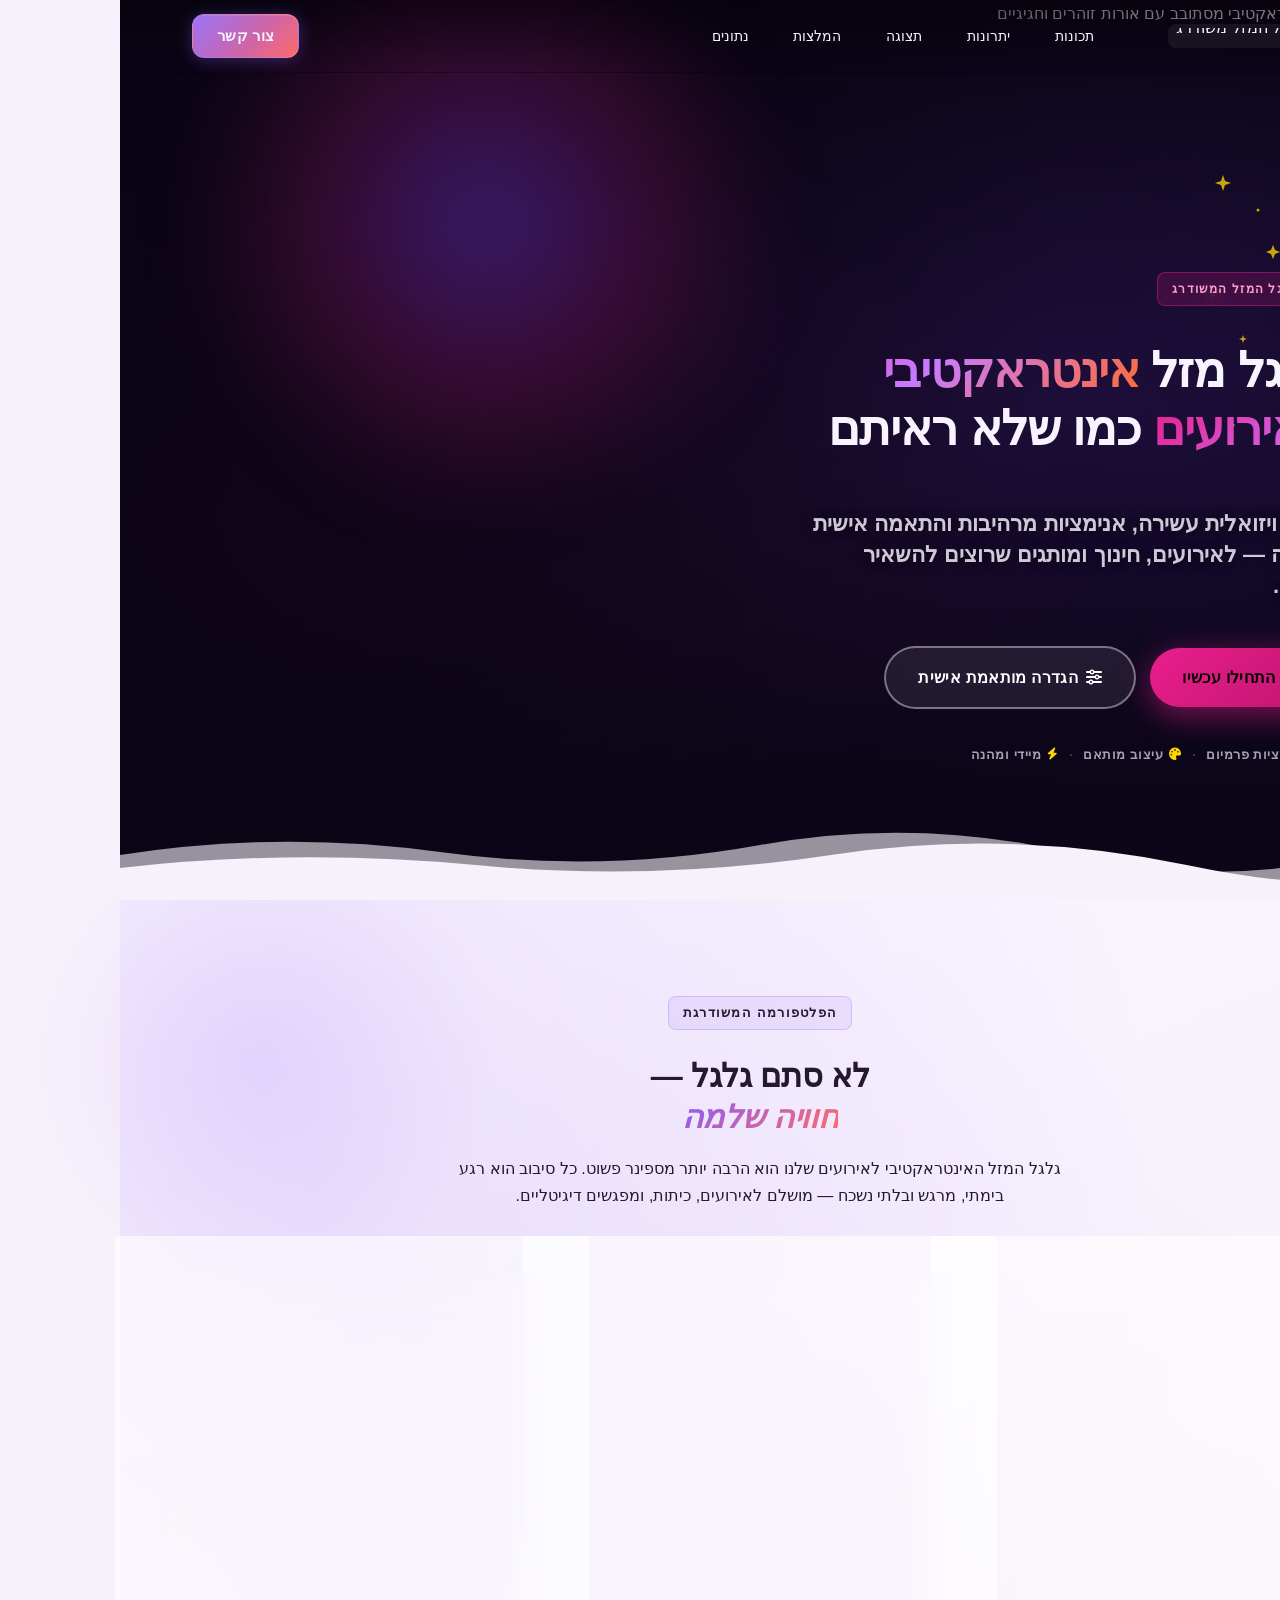
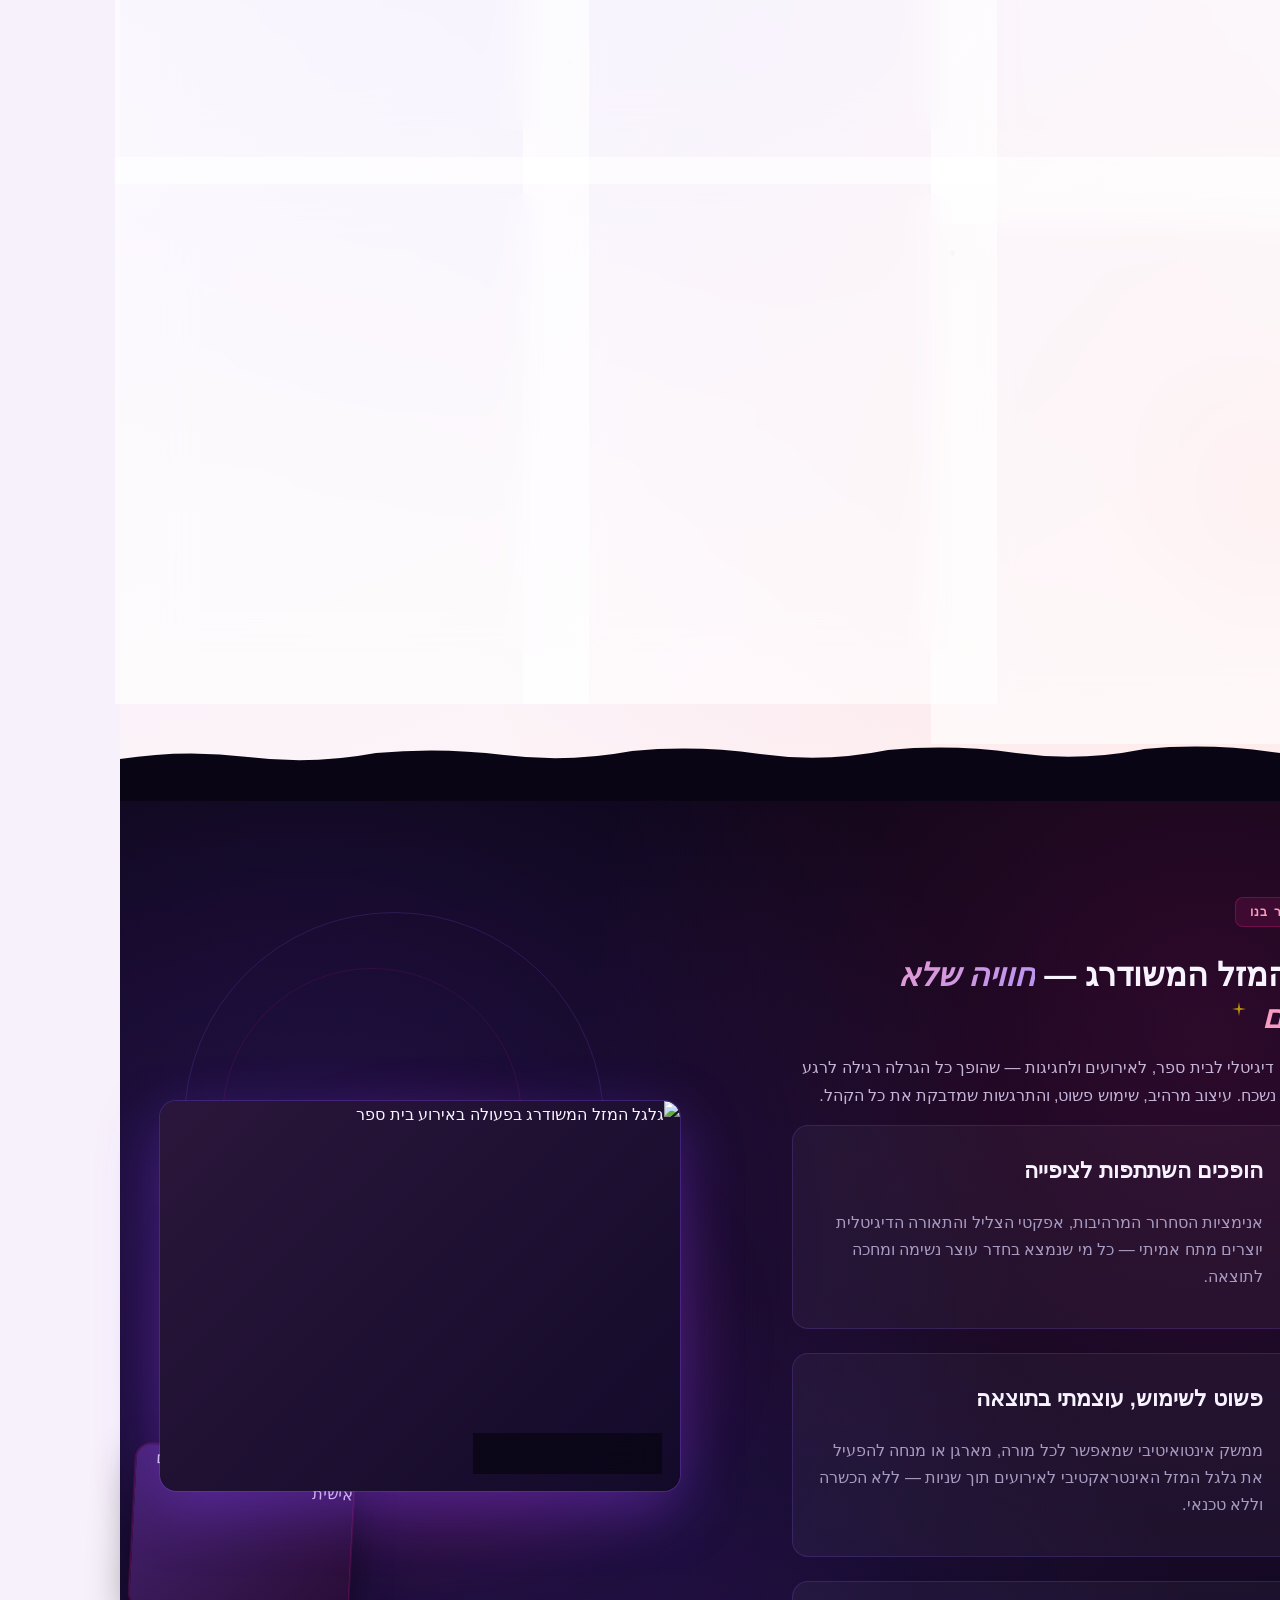
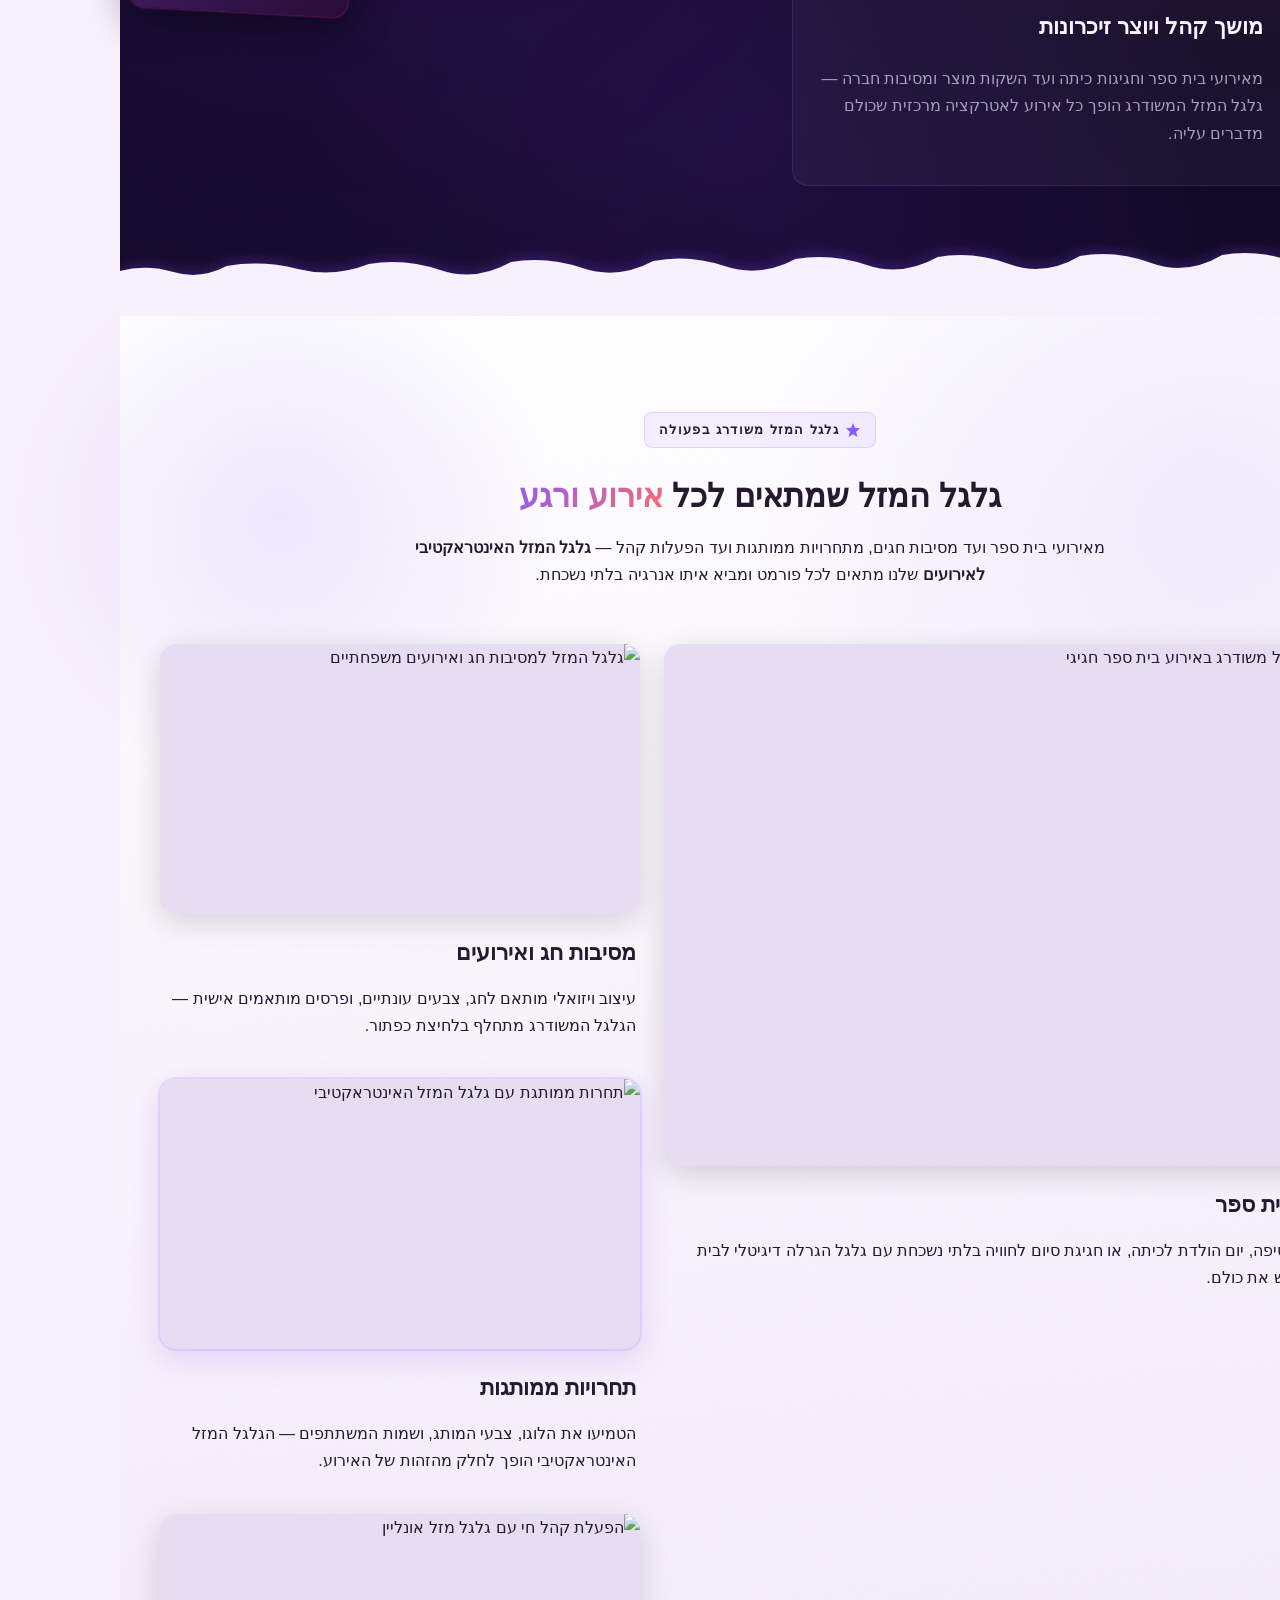
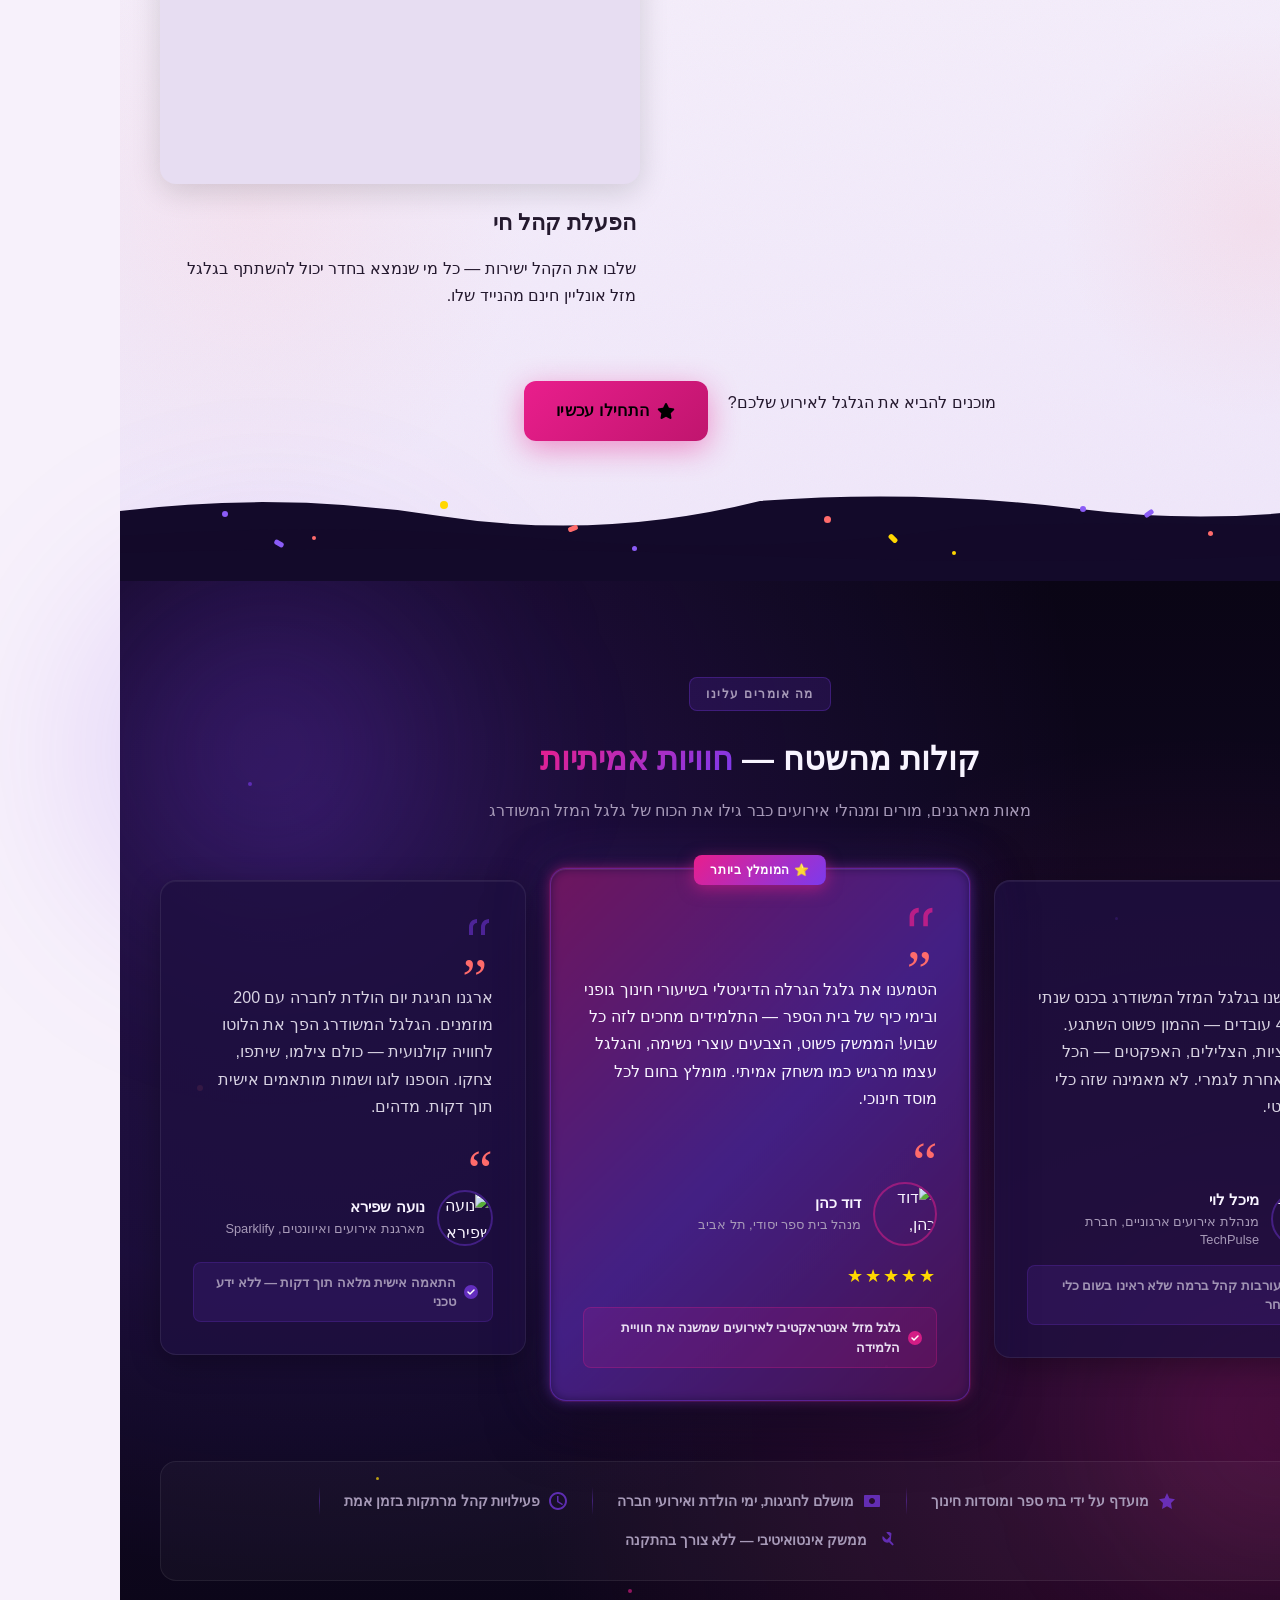
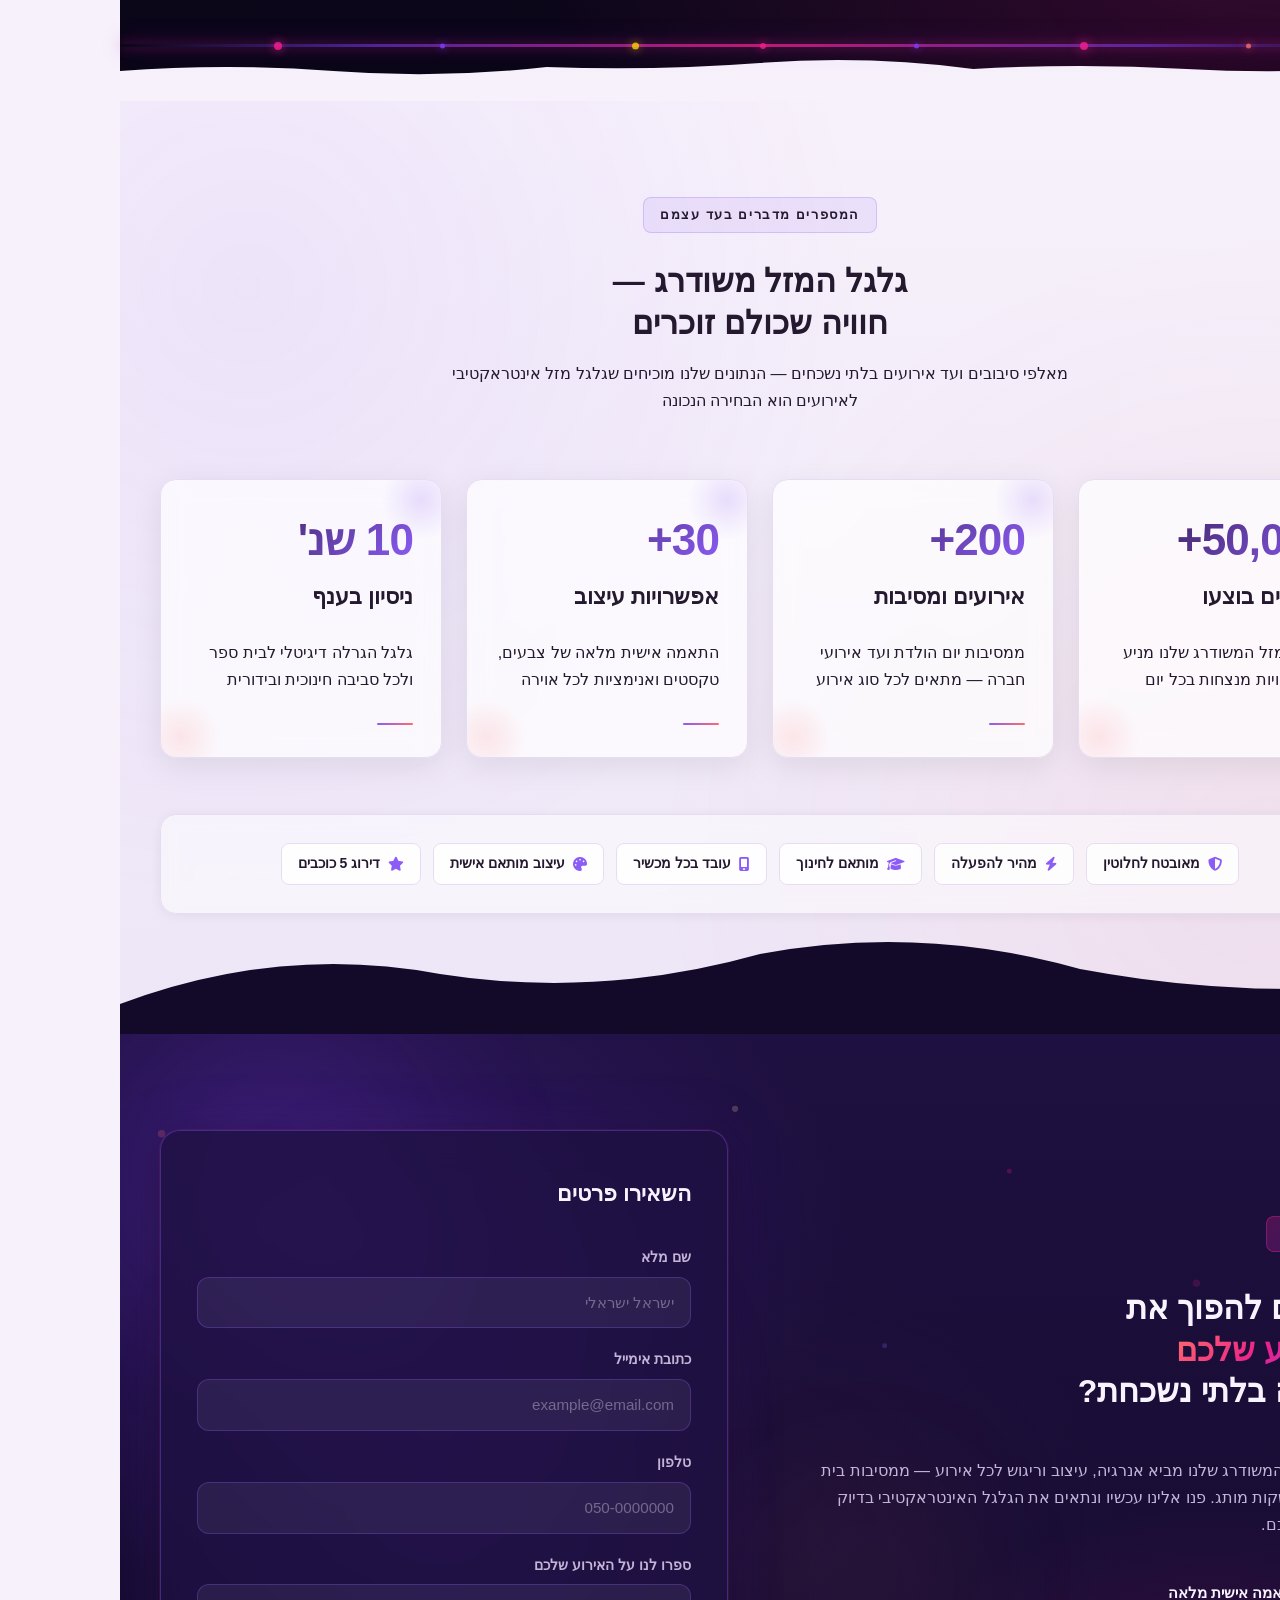
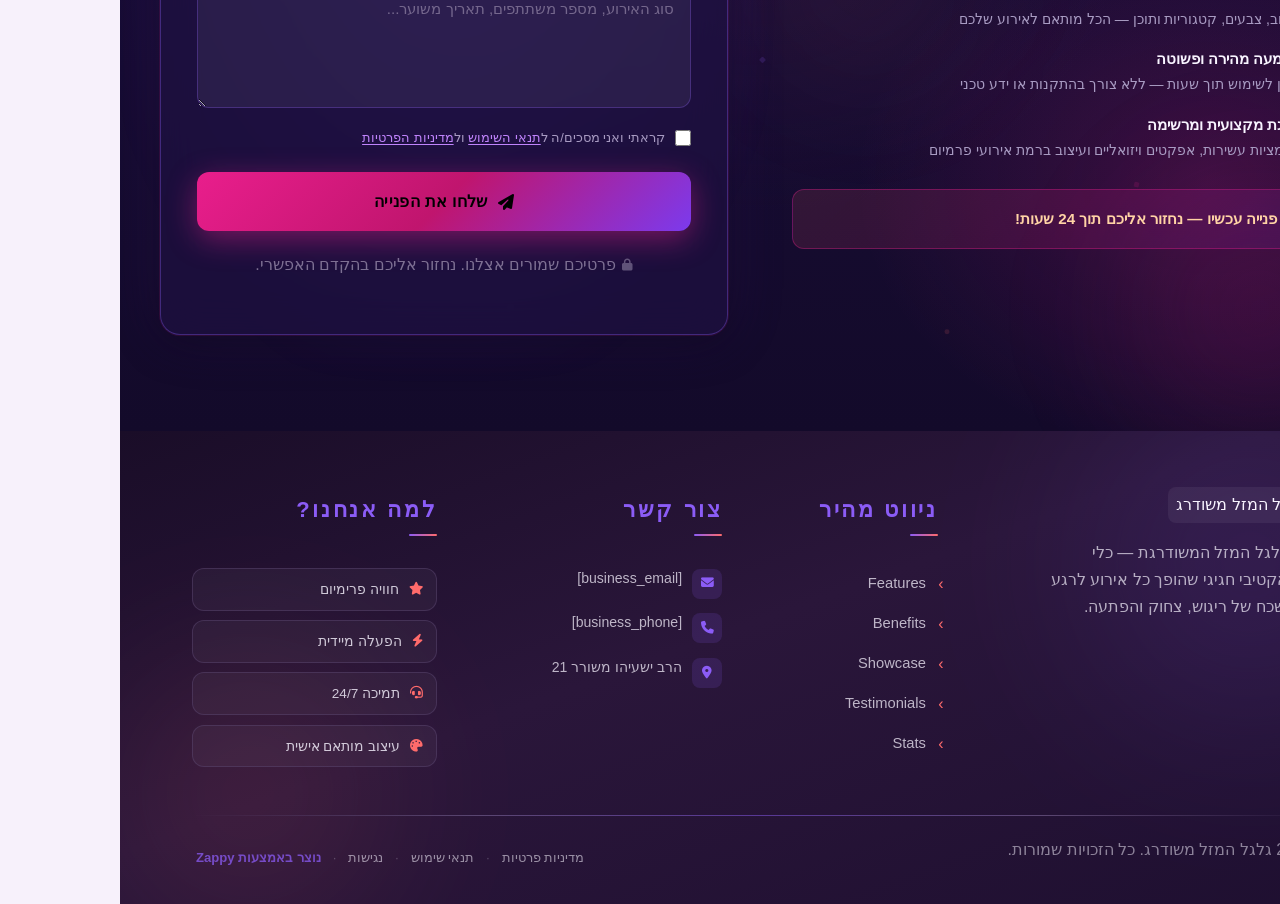
==== commit 8575947e: "Background sync: Progressive GitHub Sync" ====
--- a/index.html
+++ b/index.html
@@ -1610,9 +1610,9 @@
 </section>
   </main>
   
-  <footer class="site-footer" dir="rtl" aria-label="כותרת תחתית של האתר"> <div class="footer-glow footer-glow--violet"></div> <div class="footer-glow footer-glow--coral"></div> <div class="footer-container"> <div class="footer-top"> <div class="footer-col footer-col--brand"> <img src="/assets/interactive-web-tool-game-logo.webp" alt="גלגל המזל משודרג" class="logo"> <p class="footer-tagline">חוויית גלגל המזל המשודרגת — כלי אינטראקטיבי חגיגי שהופך כל אירוע לרגע בלתי נשכח של ריגוש, צחוק והפתעה.</p> <div class="footer-social" aria-label="רשתות חברתיות">    </div> </div> <div class="footer-col footer-col--links"> <h3 class="footer-heading">ניווט מהיר</h3> <ul class="footer-nav" aria-label="קישורים מהירים"> <li><a href="#features">Features</a></li> <li><a href="#benefits">Benefits</a></li> <li><a href="#showcase">Showcase</a></li> <li><a href="#testimonials">Testimonials</a></li> <li><a href="#stats">Stats</a></li> </ul> </div> <div class="footer-col footer-col--contact"> <h3 class="footer-heading">צור קשר</h3> <ul class="footer-contact" aria-label="פרטי יצירת קשר"> <li> <span class="contact-icon"><i class="fas fa-envelope"></i></span> <span class="contact-text"><a href="mailto:[business_email]">[business_email]</a></span> </li> <li> <span class="contact-icon"><i class="fas fa-phone"></i></span> <span class="contact-text"><a href="tel:[business_phone]">[business_phone]</a></span> </li> <li><a href="/"><span class="contact-icon"><i class="fas fa-map-marker-alt"></i></span> <span class="contact-text">[business_address]</span></a></li> </ul> </div> <div class="footer-col footer-col--badge"> <h3 class="footer-heading">למה אנחנו?</h3> <div class="footer-badges"> <div class="footer-badge"><i class="fas fa-star"></i><span>חוויה פרימיום</span></div> <div class="footer-badge"><i class="fas fa-bolt"></i><span>הפעלה מיידית</span></div> <div class="footer-badge"><i class="fas fa-headset"></i><span>תמיכה 24/7</span></div> <div class="footer-badge"><i class="fas fa-palette"></i><span>עיצוב מותאם אישית</span></div> </div> </div> </div> <div class="footer-divider"></div> <div class="footer-bottom"> <p class="footer-copyright">© 2026 גלגל המזל משודרג. כל הזכויות שמורות.</p> <div class="footer-legal" aria-label="קישורים משפטיים"> <a href="/privacy">מדיניות פרטיות</a> <span class="footer-legal-sep" aria-hidden="true">·</span> <a href="/terms">תנאי שימוש</a> <span class="footer-legal-sep" aria-hidden="true">·</span> <a href="/accessibility">נגישות</a> <span class="footer-legal-sep" aria-hidden="true">·</span> <a href="https://zappy5.com" target="_blank" class="zappy-attribution">נוצר באמצעות Zappy</a> </div> </div> </div> </footer>
-  
-  <a href="https://wa.me/[whatsapp_handle]" class="whatsapp-float" aria-label="WhatsApp">
+  <footer class="site-footer" dir="rtl" aria-label="כותרת תחתית של האתר"> <div class="footer-glow footer-glow--violet"></div> <div class="footer-glow footer-glow--coral"></div> <div class="footer-container"> <div class="footer-top"> <div class="footer-col footer-col--brand"> <img src="/assets/interactive-web-tool-game-logo.webp" alt="גלגל המזל משודרג" class="logo"> <p class="footer-tagline">חוויית גלגל המזל המשודרגת — כלי אינטראקטיבי חגיגי שהופך כל אירוע לרגע בלתי נשכח של ריגוש, צחוק והפתעה.</p> <div class="footer-social" aria-label="רשתות חברתיות" style="display:none;">    </div> </div> <div class="footer-col footer-col--links"> <h3 class="footer-heading">ניווט מהיר</h3> <ul class="footer-nav" aria-label="קישורים מהירים"> <li><a href="#features">Features</a></li> <li><a href="#benefits">Benefits</a></li> <li><a href="#showcase">Showcase</a></li> <li><a href="#testimonials">Testimonials</a></li> <li><a href="#stats">Stats</a></li> </ul> </div> <div class="footer-col footer-col--contact"> <h3 class="footer-heading">צור קשר</h3> <ul class="footer-contact" aria-label="פרטי יצירת קשר"> <li> <span class="contact-icon"><i class="fas fa-envelope"></i></span> <span class="contact-text"><a href="mailto:[business_email]">[business_email]</a></span> </li> <li> <span class="contact-icon"><i class="fas fa-phone"></i></span> <span class="contact-text"><a href="tel:[business_phone]">[business_phone]</a></span> </li> <li><a href="/"><span class="contact-icon"><i class="fas fa-map-marker-alt"></i></span> <span class="contact-text">הרב ישעיהו משורר 21</span></a></li> </ul> </div> <div class="footer-col footer-col--badge"> <h3 class="footer-heading">למה אנחנו?</h3> <div class="footer-badges"> <div class="footer-badge"><i class="fas fa-star"></i><span>חוויה פרימיום</span></div> <div class="footer-badge"><i class="fas fa-bolt"></i><span>הפעלה מיידית</span></div> <div class="footer-badge"><i class="fas fa-headset"></i><span>תמיכה 24/7</span></div> <div class="footer-badge"><i class="fas fa-palette"></i><span>עיצוב מותאם אישית</span></div> </div> </div> </div> <div class="footer-divider"></div> <div class="footer-bottom"> <p class="footer-copyright">© 2026 גלגל המזל משודרג. כל הזכויות שמורות.</p> <div class="footer-legal" aria-label="קישורים משפטיים"> <a href="/privacy">מדיניות פרטיות</a> <span class="footer-legal-sep" aria-hidden="true">·</span> <a href="/terms">תנאי שימוש</a> <span class="footer-legal-sep" aria-hidden="true">·</span> <a href="/accessibility">נגישות</a> <span class="footer-legal-sep" aria-hidden="true">·</span> <a href="https://zappy5.com" target="_blank" class="zappy-attribution">נוצר באמצעות Zappy</a> </div> </div> </div> </footer>
+  
+  <a href="https://wa.me/[whatsapp_handle]" class="whatsapp-float" aria-label="WhatsApp" style="display:none">
     <i class="fab fa-whatsapp"></i>
   </a>
   
